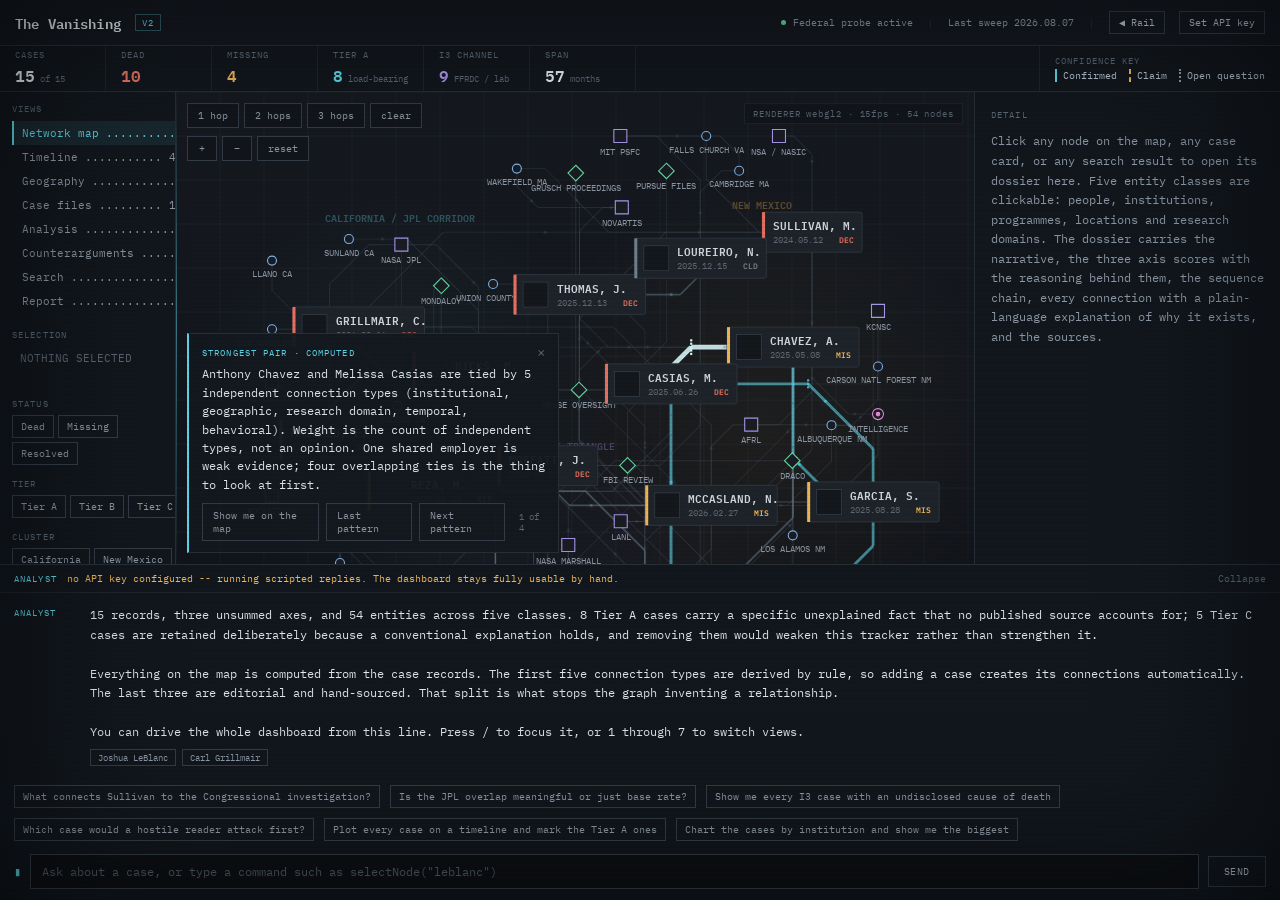
==== the-vanishing-v2.html @ 15832caa "Entity descriptions researched and populated, Last pattern, analyst charts and reports Descriptions." ====
<!DOCTYPE html>
<html lang="en">
<head>
<meta charset="utf-8">
<meta name="viewport" content="width=device-width, initial-scale=1">
<title>The Vanishing -- Scientist Network Tracker v2</title>
<link rel="preconnect" href="https://fonts.googleapis.com">
<link rel="preconnect" href="https://fonts.gstatic.com" crossorigin>
<link href="https://fonts.googleapis.com/css2?family=IBM+Plex+Mono:wght@400;500;600&display=swap" rel="stylesheet">
<style>
/* ============================================================================
   THE VANISHING v2
   Built from design-package/DESIGN-SYSTEM.md. Every value here is from the spec.
   Single file, no server, no build step. Open it in a browser.
   ========================================================================== */

:root{
  /* 1.1 Colour -- neutrals */
  --bg:#0f1216; --bg-sunk:#0d1014; --panel:#12171d; --panel-2:#141920; --panel-3:#1a2027;
  --line:#1d242b; --line-2:#262e36; --line-3:#333c47; --line-4:#3b444f;
  --text:#e6e9ee; --text-2:#dfe4ea; --text-3:#b9c2cd; --text-dim:#8d97a4;
  --text-faint:#5c6672; --text-ghost:#4f5964;
  /* 1.1 Colour -- semantic accents */
  --signal:#5ed4e6; --dead:#e8705f; --missing:#efb555; --transitioned:#d98a6a;
  --resolved:#6f7f8c;
  --institution:#a795e8; --program:#66d69f; --location:#7fb4e8; --domain:#e08ad0;
  --person:#c9d2dd;
  /* 1.5 Motion tokens */
  --t-instant:85ms; --t-quick:140ms; --t-panel:220ms; --t-layout:620ms;
  --e-quick:cubic-bezier(.4,0,.2,1); --e-panel:cubic-bezier(.2,0,0,1);
  --e-layout:cubic-bezier(.32,.72,0,1);
  /* 2. Layout */
  --rail-w:202px; --dock-w:306px;
}

*,*::before,*::after{box-sizing:border-box}
html,body{margin:0;padding:0;background:var(--bg);height:100%;overflow:hidden}
body{
  font-family:'IBM Plex Mono',ui-monospace,monospace;
  font-size:11px;font-weight:400;color:var(--text);
  -webkit-font-smoothing:antialiased;
  /* 1.4 phosphor bloom, weak enough to survive small type */
  text-shadow:0 0 7px rgba(94,212,230,0.07);
}
a{color:var(--signal);text-decoration:none;border-bottom:1px solid rgba(94,212,230,0.28)}
a:hover{color:#9ae6f2;border-bottom-color:#9ae6f2}
::-webkit-scrollbar{width:8px;height:8px}
::-webkit-scrollbar-thumb{background:#2e3a44;border-radius:4px}
::-webkit-scrollbar-thumb:hover{background:#3b4956}
::-webkit-scrollbar-track{background:transparent}
input::placeholder{color:var(--text-ghost)}
button{font:inherit;color:inherit;background:none;border:none;padding:0;cursor:pointer;text-align:left}

/* --- 1.4 Ambient treatment ------------------------------------------------ */
.amb{position:fixed;inset:0;z-index:40;pointer-events:none}
.amb-scan{background:repeating-linear-gradient(180deg,transparent 0 2px,rgba(0,0,0,0.13) 3px,transparent 4px);opacity:.5}
.amb-vig{box-shadow:inset 0 0 160px rgba(0,0,0,0.6)}

@keyframes blink{0%,49%{opacity:1}50%,100%{opacity:.12}}
@keyframes pulse{0%,100%{opacity:.3}50%{opacity:1}}
@keyframes sweep{0%{transform:translateX(-100%)}100%{transform:translateX(100%)}}
@keyframes dots{0%,20%{opacity:.2}50%{opacity:1}80%,100%{opacity:.2}}
@keyframes risein{from{opacity:0;transform:translateY(8px)}to{opacity:1;transform:none}}
@keyframes fadein{from{opacity:0}to{opacity:1}}

/* --- 2. Layout architecture ---------------------------------------------- */
#app{
  display:grid;
  grid-template-rows:46px 46px minmax(0,1fr) auto;
  height:100vh;height:100dvh;overflow:hidden;position:relative;z-index:2;
}
.topbar{
  display:flex;align-items:center;gap:14px;padding:0 15px;
  border-bottom:1px solid var(--line-2);background:var(--panel-2);
}
.brand{font-size:14px;font-weight:600;letter-spacing:.01em;white-space:nowrap}
.tag{
  font-size:9px;letter-spacing:.14em;white-space:nowrap;color:var(--signal);
  border:1px solid rgba(94,212,230,.35);padding:2px 6px;
}
.spacer{flex:1}
.tb-meta{font-size:10px;color:var(--text-dim);white-space:nowrap}
.tb-sep{color:var(--line-2)}
.livedot{width:5px;height:5px;border-radius:50%;background:var(--program);animation:pulse 2.6s ease-in-out infinite;flex:none}
.tb-btn{
  font-size:10px;padding:4px 9px;white-space:nowrap;border:1px solid var(--line-3);
  color:var(--text-3);cursor:pointer;transition:border-color var(--t-quick) var(--e-quick),color var(--t-quick) var(--e-quick);
}
.tb-btn:hover{border-color:var(--signal);color:var(--signal)}

/* --- 6.1 Stats strip ------------------------------------------------------ */
.stats{display:flex;align-items:stretch;border-bottom:1px solid var(--line-2);background:var(--panel);overflow:hidden}
.kpi{padding:6px 15px;border-right:1px solid var(--line);display:grid;align-content:center;gap:2px;min-width:106px}
.kpi-l{font-size:8.5px;letter-spacing:.12em;color:var(--text-faint);white-space:nowrap}
.kpi-v{display:flex;align-items:baseline;gap:5px}
.kpi-v b{font-size:16px;font-weight:600}
.kpi-v i{font-size:9px;color:var(--text-faint);font-style:normal}
.ckey{padding:0 15px;display:grid;align-content:center;gap:3px;border-left:1px solid var(--line)}
.ckey-row{display:flex;gap:12px;font-size:9.5px}
.ckey-row span{color:var(--text-3);padding-left:6px}
.cf-conf{border-left:2px solid var(--signal)}
.cf-claim{border-left:2px dashed var(--missing)}
.cf-open{border-left:2px dotted var(--text-dim)}

/* --- Body grid ------------------------------------------------------------ */
.body{display:grid;grid-template-columns:var(--rail-w) minmax(0,1fr) var(--dock-w);min-height:0;overflow:hidden}

/* --- Rail ----------------------------------------------------------------- */
.rail{border-right:1px solid var(--line-2);background:var(--panel);display:grid;grid-template-rows:auto auto minmax(0,1fr);min-height:0;overflow:hidden}
.eyebrow{font-size:8.5px;letter-spacing:.13em;color:var(--text-faint);text-transform:uppercase}
.rail-sec{padding:11px 12px 4px}
.rail-sec .eyebrow{margin-bottom:7px}
.rail-item{
  display:block;width:100%;padding:5px 8px;font-size:11px;color:var(--text-dim);
  cursor:pointer;white-space:pre;border-left:2px solid transparent;
  transition:background var(--t-quick) var(--e-quick),color var(--t-quick) var(--e-quick);
}
.rail-item:hover{background:var(--panel-3);color:var(--text-3)}
.rail-item.on{background:rgba(94,212,230,.09);border-left-color:var(--signal);color:var(--signal)}
.rail-scroll{overflow-y:auto;min-height:0;padding:11px 12px 14px}
.chip{
  display:inline-block;font-size:10px;padding:4px 8px;margin:0 4px 4px 0;cursor:pointer;
  border:1px solid var(--line-3);color:var(--text-dim);background:transparent;
  transition:all var(--t-quick) var(--e-quick);
}
.chip:hover{border-color:var(--line-4);color:var(--text-3)}
.chip.on{border-color:var(--signal);color:var(--signal);background:rgba(94,212,230,.1)}
.rail-reset{font-size:10px;color:var(--text-faint);cursor:pointer;margin-top:6px;display:inline-block}
.rail-reset:hover{color:var(--dead)}
</style>
<style>
/* --- View surface --------------------------------------------------------- */
.surface{position:relative;min-height:0;overflow:hidden;background:var(--bg)}
.view{position:absolute;inset:0;overflow-y:auto;animation:fadein var(--t-panel) var(--e-panel)}
.view.pad{padding:16px}
.view-head{margin-bottom:14px}
.view-head h2{font-size:12px;font-weight:600;margin:0 0 5px}
.view-head p{font-size:11.5px;line-height:1.65;color:var(--text-dim);margin:0;max-width:78ch;text-wrap:pretty}

/* --- 3. Network canvas ---------------------------------------------------- */
.cwrap{position:absolute;inset:0}
#net{display:block;width:100%;height:100%}
.sweep{position:absolute;top:0;bottom:0;width:1px;pointer-events:none;
  background:linear-gradient(180deg,transparent,rgba(94,212,230,.5),transparent);
  animation:sweep 7s linear infinite;z-index:3}
.hops{position:absolute;top:11px;left:11px;display:flex;gap:5px;z-index:5}
.zoomc{position:absolute;top:44px;left:11px;display:flex;gap:5px;z-index:5}
.zoomc .hopb{min-width:30px;text-align:center}
.hopb{font-size:10px;padding:5px 10px;cursor:pointer;border:1px solid var(--line-3);
  background:rgba(18,23,29,.86);color:var(--text-dim);transition:all var(--t-quick) var(--e-quick)}
.hopb:hover{border-color:var(--line-4);color:var(--text-3)}
.hopb.on{border-color:var(--signal);color:var(--signal);background:rgba(94,212,230,.12)}
.rmode{position:absolute;top:11px;right:11px;z-index:5;font-size:9px;letter-spacing:.1em;
  color:var(--text-faint);border:1px solid var(--line);padding:4px 8px;background:rgba(18,23,29,.86)}
.legend{position:absolute;right:11px;bottom:11px;z-index:5;background:rgba(20,25,32,.94);
  border:1px solid var(--line-2);padding:9px 11px;display:none}
.legend.on{display:block}
.legend .eyebrow{margin-bottom:6px}
.legend-row{display:flex;align-items:center;gap:7px;font-size:9.5px;color:var(--text-dim);padding:1px 0;cursor:pointer}
.legend-row:hover{color:var(--text-3)}
.legend-row.off{opacity:.32}
.legend-sw{width:16px;height:0;border-top-width:2px;border-top-style:solid;flex:none}

/* Tooltip -- floating elevation */
#tip{position:fixed;z-index:60;pointer-events:none;opacity:0;transition:opacity var(--t-instant) linear;
  background:var(--panel-2);border:1px solid var(--line-4);box-shadow:0 10px 30px rgba(0,0,0,.65);
  padding:7px 10px;font-size:10px;line-height:1.55;white-space:pre;color:var(--text-3)}
#tip.on{opacity:1}

/* 3.5 Insight callout */
.callout{position:absolute;left:11px;bottom:11px;z-index:5;width:372px;max-width:calc(100% - 22px);
  background:rgba(20,25,32,.96);border:1px solid var(--line-2);border-left:2px solid var(--signal);
  padding:11px 13px;animation:risein var(--t-panel) var(--e-panel)}
.callout-h{display:flex;align-items:center;gap:8px;margin-bottom:6px}
.callout-h .eyebrow{color:var(--signal)}
.callout-x{font-size:14px;line-height:1;color:var(--text-faint);cursor:pointer}
.callout-x:hover{color:var(--text)}
.callout p{font-size:11.5px;line-height:1.6;color:var(--text-2);margin:0 0 9px;text-wrap:pretty}
.callout-a{display:flex;gap:7px}
.mini{font-size:10px;padding:5px 10px;cursor:pointer;border:1px solid var(--line-3);color:var(--text-dim);
  transition:all var(--t-quick) var(--e-quick)}
.mini:hover{border-color:var(--signal);color:var(--signal)}

/* --- 6.2 Detail dock ------------------------------------------------------ */
.dock{border-left:1px solid var(--line-2);background:var(--panel);display:flex;
  flex-direction:column;min-height:0;overflow:hidden;position:relative}
/* Drag handle on the dock's leading edge. 7px of grab area, a 1px visual line,
   because a hairline is impossible to hit and a wide bar is ugly. */
.dock-grip{position:absolute;left:-4px;top:0;bottom:0;width:8px;cursor:col-resize;z-index:20}
.dock-grip::after{content:'';position:absolute;left:3px;top:0;bottom:0;width:2px;background:transparent;
  transition:background var(--t-quick) var(--e-quick)}
.dock-grip:hover::after,.dock-grip.on::after{background:var(--signal)}
body.resizing{cursor:col-resize;user-select:none}
body.resizing #net{pointer-events:none}
.rail{transition:none}
#app.rail-off .rail{display:none}
#app.rail-off .body{grid-template-columns:minmax(0,1fr) var(--dock-w)}
@media (max-width:1179px){ #app.rail-off .body{grid-template-columns:minmax(0,1fr)} }
.dock>.dock-h,.dock>.assess,.dock>.residual,.dock>.tabs{flex:none}
.dock>.dock-body{flex:1 1 auto;min-height:0}
.dock-empty{padding:16px;font-size:11.5px;line-height:1.7;color:var(--text-dim);text-wrap:pretty}
.dock-empty .eyebrow{margin-bottom:9px;display:block}
.dock-h{padding:12px 13px;border-bottom:1px solid var(--line);position:relative}
.dock-close{position:absolute;top:8px;right:10px;font-size:16px;line-height:1;color:var(--text-faint);cursor:pointer}
.dock-close:hover{color:var(--text)}
.dock-flag{display:flex;align-items:center;gap:7px;margin-bottom:8px;flex-wrap:wrap}
.badge{font-size:8.5px;letter-spacing:.11em;padding:2px 6px;border:1px solid;white-space:nowrap}
.dock-id{display:flex;gap:11px;align-items:flex-start}
.portrait{width:56px;height:68px;flex:none;background-size:cover;background-position:center top;
  border:1px solid var(--line-2);background-color:var(--bg-sunk)}
.dock-name{font-size:14.5px;font-weight:600;line-height:1.25;margin-bottom:4px;text-wrap:balance}
.dock-sub{font-size:10px;color:var(--text-dim);line-height:1.55}
.assess{padding:11px 13px;border-bottom:1px solid var(--line);background:var(--panel-2);max-height:184px;overflow-y:auto}
.assess-h{display:flex;align-items:center;gap:8px;margin-bottom:9px}
.axis{display:grid;grid-template-columns:minmax(0,1fr) auto auto;align-items:center;gap:8px;padding:3px 0}
.axis-l{font-size:9.5px;color:var(--text-dim);white-space:nowrap;overflow:hidden;text-overflow:ellipsis}
.pips{display:flex;gap:3px}
.pip{width:13px;height:5px;background:#232b34}
.axis-n{font-size:9px;color:var(--text-faint);text-align:right;width:20px;flex:none}
.rationale{font-size:10px;line-height:1.6;color:var(--text-dim);margin-top:9px;text-wrap:pretty}
.residual{margin:11px 13px;padding:9px 11px;border-left:2px solid var(--signal);background:rgba(94,212,230,.05);max-height:132px;overflow-y:auto}
.residual .eyebrow{color:var(--signal);display:block;margin-bottom:5px}
.residual p{margin:0;font-size:11px;line-height:1.6;color:var(--text-2);text-wrap:pretty}
.tabs{display:flex;border-bottom:1px solid var(--line);background:var(--panel)}
.tab{flex:1;text-align:center;font-size:9px;letter-spacing:.1em;padding:8px 2px;cursor:pointer;
  color:var(--text-faint);border-bottom:2px solid transparent;transition:all var(--t-quick) var(--e-quick)}
.tab:hover{color:var(--text-3)}
.tab.on{color:var(--signal);border-bottom-color:var(--signal)}
.dock-body{overflow-y:auto;min-height:0;padding:12px 13px 18px}
.narr{font-size:11.5px;line-height:1.7;color:var(--text-2);margin:0 0 12px;text-wrap:pretty}
.leader{font-size:10.5px;color:var(--text-3);white-space:pre;line-height:1.85;font-variant-ligatures:none}
.leader .k{color:var(--text-faint)}
.na{color:var(--text-faint)}
.block{margin:11px 0;padding:8px 11px;font-size:10.5px;line-height:1.6;color:var(--text-3);text-wrap:pretty}
.block .eyebrow{display:block;margin-bottom:4px}
.b-claim{border-left:2px dashed var(--missing)}
.b-claim .eyebrow{color:var(--missing)}
.b-open{border-left:2px dotted var(--text-dim)}
.b-open .eyebrow{color:var(--text-dim)}
.b-conf{border-left:2px solid var(--signal)}
.b-conf .eyebrow{color:var(--signal)}
.sec{margin:16px 0 8px}
.sec .eyebrow{display:block}

/* CHAIN tab */
.chain{position:relative;padding-left:19px;margin:4px 0 0}
.chain::before{content:'';position:absolute;left:5px;top:6px;bottom:6px;width:1px;background:var(--line-2)}
.chain-step{position:relative;padding:0 0 13px}
.chain-dot{position:absolute;left:-19px;top:3px;width:11px;height:11px;border-radius:50%;
  border:1px solid var(--text-faint);background:var(--panel)}
.chain-step.anom .chain-dot{background:var(--signal);border-color:var(--signal);box-shadow:0 0 9px rgba(94,212,230,.5)}
.chain-d{font-size:9px;color:var(--text-faint);letter-spacing:.06em}
.chain-e{font-size:10.5px;line-height:1.6;color:var(--text-2);margin-top:2px;text-wrap:pretty}
.chain-s{font-size:9px;color:var(--text-dim);margin-top:3px}

/* LINKS tab */
.linkrow{display:flex;gap:9px;align-items:flex-start;padding:8px 0;border-bottom:1px solid var(--line);cursor:pointer}
.linkrow:hover{background:var(--panel-3)}
.linkrow:last-child{border-bottom:none}
.link-bar{width:2px;align-self:stretch;flex:none}
.link-n{font-size:10.5px;color:var(--text-3);margin-bottom:2px}
.link-w{font-size:9px;color:var(--text-faint);white-space:nowrap;text-align:right;flex:none}
.link-why{font-size:10px;line-height:1.55;color:var(--text-dim);text-wrap:pretty}

/* --- 6.3 Case cards ------------------------------------------------------- */
.cards{display:grid;grid-template-columns:repeat(auto-fill,minmax(268px,1fr));gap:11px;align-items:start}
/* An expanded card carries the narrative, the chain and the sources. Left in a
   268px column it squeezes the chain to a ribbon and leaves the rest of its grid
   row empty, so it takes the full row instead. */
.card.open{grid-column:1/-1}
.card.open .card-in{max-width:none}
.card.open .card-body{columns:2;column-gap:26px;column-fill:balance}
.card.open .card-body>*{break-inside:avoid}
@media (max-width:1100px){ .card.open .card-body{columns:1} }
.card{background:var(--panel-2);border:1px solid var(--line-2);position:relative;overflow:hidden}
.card-face{display:flex;gap:0;cursor:pointer}
.card-stripe{width:3px;flex:none}
.card-in{padding:10px 12px;flex:1;min-width:0;display:flex;gap:10px}
.card-ph{width:42px;height:52px;flex:none;background-size:cover;background-position:center top;
  border:1px solid var(--line-2);background-color:var(--bg-sunk)}
.card-t{min-width:0;flex:1}
.card-n{font-size:12px;font-weight:600;margin-bottom:3px;text-wrap:balance}
.card-a{font-size:10px;color:var(--text-dim);margin-bottom:6px;line-height:1.5}
.card-m{display:flex;align-items:center;gap:6px;flex-wrap:wrap}
.card-meters{display:flex;gap:7px;margin-top:7px}
.mtr{display:flex;align-items:center;gap:3px}
.mtr b{font-size:8.5px;color:var(--text-faint);font-weight:400}
.mtr .pip{width:7px;height:4px}
.card-body{padding:0 12px 12px 15px;border-top:1px solid var(--line);margin-top:2px;padding-top:11px}
.card-x{position:absolute;top:9px;right:10px;font-size:13px;color:var(--text-faint);cursor:pointer;line-height:1}

/* --- 6.4 Timeline --------------------------------------------------------- */
.tl-head{display:grid;grid-template-columns:62px repeat(3,minmax(0,1fr));gap:11px;
  position:sticky;top:0;background:var(--bg);padding:0 0 8px;z-index:2;border-bottom:1px solid var(--line);margin-bottom:11px}
.tl-head .eyebrow{padding-bottom:2px}
.tl-row{display:grid;grid-template-columns:62px repeat(3,minmax(0,1fr));gap:11px;margin-bottom:9px;align-items:start}
.tl-year{font-size:11px;color:var(--text-faint);text-align:right;padding-top:8px;letter-spacing:.04em}
.tl-card{padding:8px 10px;background:var(--panel-2);border:1px solid var(--line-2);border-left-width:2px;border-left-style:solid}
.tl-card.clickable{cursor:pointer}
.tl-card.clickable:hover{background:var(--panel-3)}
.tl-t{font-size:10.5px;font-weight:600;line-height:1.4;margin-bottom:3px;text-wrap:pretty}
.tl-s{font-size:10px;line-height:1.6;color:var(--text-dim);text-wrap:pretty}
.tl-stamp{font-size:8.5px;color:var(--text-faint);letter-spacing:.06em;margin-top:5px;display:flex;gap:7px;flex-wrap:wrap}
.tl-narrow .tl-head{display:none}
.tl-narrow .tl-row{grid-template-columns:1fr}
.tl-narrow .tl-year{text-align:left;padding-top:0}

/* --- 6.5 / 6.6 / 6.7 ------------------------------------------------------ */
.clusters{display:grid;grid-template-columns:repeat(auto-fill,minmax(300px,1fr));gap:11px}
.cl-h{display:flex;align-items:center;gap:9px;padding:10px 12px;border-bottom:1px solid var(--line)}
.cl-sw{width:11px;height:11px;flex:none}
.cl-b{padding:9px 12px}
.cl-f{padding:9px 12px;margin:0 12px 12px;font-size:10px;line-height:1.6;color:var(--text-dim);text-wrap:pretty}
.pcards{display:grid;grid-template-columns:repeat(auto-fill,minmax(320px,1fr));gap:11px;margin-bottom:18px}
.pcard{background:var(--panel-2);border:1px solid var(--line-2);padding:11px 13px;border-left-width:2px;border-left-style:solid}
.pcard h3{font-size:11.5px;font-weight:600;margin:0 0 5px;text-wrap:pretty}
.pcard p{font-size:10.5px;line-height:1.65;color:var(--text-dim);margin:0;text-wrap:pretty}
.pcard-f{display:flex;align-items:center;gap:8px;margin-top:9px}
.bars{display:grid;gap:5px;margin-top:9px}
.bar-row{display:grid;grid-template-columns:186px 1fr auto;gap:9px;align-items:center;font-size:10px}
.bar-track{height:11px;background:var(--bg-sunk);position:relative;overflow:hidden}
.bar-fill{height:100%;transition:width var(--t-layout) var(--e-layout)}
.bar-n{font-size:10px;color:var(--text-3);width:22px;text-align:right}

/* --- Report artifacts ----------------------------------------------------- */
.artifact{background:var(--panel-2);border:1px solid var(--line-2);margin-bottom:14px}
.art-h{display:flex;align-items:center;gap:10px;padding:9px 12px;border-bottom:1px solid var(--line)}
.art-t{font-size:12px;font-weight:600}
.art-s{font-size:10.5px;line-height:1.6;color:var(--text-dim);margin:0;padding:9px 12px 0;text-wrap:pretty}
.art-body{padding:12px}
.art-report{max-width:88ch}
.art-note{margin:0 12px 12px}
.art-f{padding:0 12px 12px}
.art-table{overflow-x:auto;margin-top:9px}
.art-table table{border-collapse:collapse;width:100%;font-size:10.5px}
.art-table th{text-align:left;font-weight:400;color:var(--text-faint);font-size:8.5px;letter-spacing:.11em;
  padding:6px 9px;border-bottom:1px solid var(--line-3);white-space:nowrap;text-transform:uppercase}
.art-table td{padding:6px 9px;border-bottom:1px solid var(--line);color:var(--text-3);vertical-align:top}
.art-table tr:hover td{background:var(--panel-3)}

/* --- 6.8 Search ----------------------------------------------------------- */
.search-in{width:100%;background:var(--bg-sunk);border:1px solid var(--line-3);padding:11px 13px;
  color:var(--text);font-family:inherit;font-size:12px;outline:none}
.search-in:focus{border-color:var(--signal)}
.res{display:flex;gap:11px;align-items:baseline;padding:8px 10px;border-bottom:1px solid var(--line);cursor:pointer}
.res:hover{background:var(--panel-3)}
.res-c{font-size:8.5px;letter-spacing:.11em;width:74px;flex:none}
.res-l{font-size:11.5px;color:var(--text-2);flex:1;min-width:0}
.res-m{font-size:10px;color:var(--text-faint);text-align:right}

/* --- 4. Analyst ----------------------------------------------------------- */
.analyst{border-top:1px solid var(--line-2);background:var(--panel);display:grid;grid-template-rows:auto auto auto auto;min-height:0}
.an-h{display:flex;align-items:center;gap:10px;padding:7px 14px;border-bottom:1px solid var(--line)}
.an-h .eyebrow{color:var(--signal)}
.an-status{font-size:10px;color:var(--program);white-space:nowrap;overflow:hidden;text-overflow:ellipsis}
.an-status.warn{color:var(--missing)}
.an-status.err{color:var(--dead)}
.an-toggle{font-size:10px;color:var(--text-faint);cursor:pointer;white-space:nowrap}
.an-toggle:hover{color:var(--text-3)}
.an-scroll{max-height:208px;overflow-y:auto;padding:4px 14px}
.turn{display:grid;grid-template-columns:66px 1fr;gap:10px;padding:8px 0;border-bottom:1px solid var(--line)}
.turn:last-child{border-bottom:none}
.turn-r{font-size:8.5px;letter-spacing:.12em;padding-top:2px}
.turn-r.you{color:var(--text-faint)}
.turn-r.an{color:var(--signal)}
.turn-t{font-size:11.5px;line-height:1.7;color:var(--text-2);text-wrap:pretty;white-space:pre-wrap;min-height:14px}
.act{font-size:9.5px;color:var(--program);background:rgba(102,214,159,.05);
  border-left:2px solid rgba(102,214,159,.45);padding:3px 8px;margin:3px 0;white-space:pre;
  cursor:pointer;overflow-x:auto}
.act:hover{background:rgba(102,214,159,.1)}
.cites{display:flex;gap:6px;flex-wrap:wrap;margin-top:7px}
.cite{font-size:9px;border:1px solid var(--line-3);color:var(--text-dim);padding:2px 7px;cursor:pointer}
.cite:hover{border-color:var(--signal);color:var(--signal)}
.thinking span{animation:dots 1.2s ease-in-out infinite;display:inline-block}
.thinking span:nth-child(2){animation-delay:.15s}
.thinking span:nth-child(3){animation-delay:.3s}
.sugg{display:flex;gap:6px;padding:7px 14px 0;flex-wrap:wrap}
.an-in{display:flex;align-items:center;gap:9px;padding:9px 14px 11px}
.caret{color:var(--signal);animation:blink 1.1s steps(1) infinite;font-size:12px}
#anin{flex:1;background:var(--bg-sunk);border:1px solid var(--line-3);padding:9px 11px;
  color:var(--text);font-family:inherit;font-size:11.5px;outline:none}
#anin:focus{border-color:var(--signal)}
.send{font-size:10px;padding:8px 15px;cursor:pointer;border:1px solid var(--line-3);color:var(--text-3);letter-spacing:.06em}
.send:hover{border-color:var(--signal);color:var(--signal)}

/* --- 4.6 Settings panel (anchored, NOT a centred modal) ------------------- */
.settings{position:absolute;top:46px;right:15px;z-index:50;width:470px;max-width:calc(100% - 30px);
  max-height:calc(100% - 120px);overflow-y:auto;background:var(--panel-2);border:1px solid var(--line-4);
  box-shadow:0 18px 60px rgba(0,0,0,.72)}
.set-h{display:flex;align-items:center;gap:10px;padding:12px 16px;border-bottom:1px solid var(--line-2)}
.set-h .eyebrow{color:var(--signal)}
.set-s{padding:15px 16px;border-bottom:1px solid var(--line)}
.set-s:last-child{border-bottom:none}
.set-s>.eyebrow{display:block;margin-bottom:7px}
.set-in{width:100%;background:var(--bg-sunk);border:1px solid var(--line-3);padding:10px 12px;
  color:var(--text);font-family:inherit;font-size:11.5px;outline:none}
.set-in:focus{border-color:var(--signal)}
.set-note{font-size:10px;line-height:1.6;color:var(--text-dim);margin-top:8px;text-wrap:pretty}
.set-a{display:flex;gap:8px;margin-top:11px;align-items:center}
.btn-p{font-size:10px;padding:8px 15px;cursor:pointer;border:1px solid var(--signal);color:var(--signal);letter-spacing:.06em}
.btn-p:hover{background:rgba(94,212,230,.09)}
.btn-s{font-size:10px;padding:8px 15px;cursor:pointer;border:1px solid var(--line-3);color:var(--text-dim);letter-spacing:.06em}
.btn-s:hover{border-color:var(--dead);color:var(--dead)}
.opt{cursor:pointer;padding:8px 10px;border-left:2px solid transparent}
.opt:hover{background:var(--panel-3)}
.opt.on{border-left-color:var(--signal);background:rgba(94,212,230,.06)}
.opt-h{display:flex;align-items:baseline;gap:8px}
.opt-h b{font-size:11px;font-weight:400;color:var(--text-dim)}
.opt.on .opt-h b{color:var(--signal)}
.opt-h i{font-size:9px;color:var(--text-ghost);font-style:normal;margin-left:auto}
.opt-n{font-size:10px;color:var(--text-dim);margin-top:3px;line-height:1.5;text-wrap:pretty}
.seg{display:flex;gap:6px;margin-bottom:9px}
.seg button{flex:1;text-align:center;font-size:10px;padding:7px 4px;white-space:nowrap;
  border:1px solid var(--line-3);color:var(--text-dim)}
.seg button.on{border-color:var(--signal);color:var(--signal);background:rgba(94,212,230,.1)}

/* --- 2. Breakpoints ------------------------------------------------------- */
@media (max-width:1439px){:root{--rail-w:176px;--dock-w:272px}}
@media (max-width:1179px){
  .body{grid-template-columns:var(--rail-w) minmax(0,1fr)}
  .dock{position:absolute;top:0;right:0;bottom:0;width:var(--dock-w);z-index:30;
    transform:translateX(100%);transition:transform var(--t-panel) var(--e-panel)}
  .dock.open{transform:none}
}
@media (max-width:899px){
  /* Spec 2: the rail becomes a top tab strip. Hiding it outright, which is what
     the first pass did, left the views and every filter completely unreachable
     without a keyboard. */
  .body{grid-template-columns:1fr;grid-template-rows:auto minmax(0,1fr)}
  .rail{flex-direction:row;display:flex;align-items:stretch;overflow-x:auto;overflow-y:hidden;
    border-right:none;border-bottom:1px solid var(--line-2)}
  .rail-sec{padding:0;display:flex;align-items:center;flex:none}
  .rail-sec>.eyebrow{display:none}
  #views{display:flex}
  .rail-item{width:auto;white-space:nowrap;border-left:none;border-bottom:2px solid transparent;padding:9px 11px}
  .rail-item.on{border-left-color:transparent;border-bottom-color:var(--signal)}
  .rail-sec:nth-of-type(2){display:none}
  .rail-scroll{display:flex;align-items:center;gap:0;overflow-x:auto;overflow-y:hidden;
    padding:5px 8px;flex:1 1 auto;white-space:nowrap;border-left:1px solid var(--line)}
  .rail-scroll>.eyebrow{display:inline-block;margin:0 7px 0 9px;flex:none}
  .rail-scroll .chip{margin:0 4px 0 0;flex:none}
  .rail-reset{margin:0 0 0 8px;flex:none}
  .dock{width:min(var(--dock-w),88vw)}
  .an-scroll{max-height:132px}
}
@media (prefers-reduced-motion:reduce){
  *,*::before,*::after{animation-duration:.001ms!important;animation-iteration-count:1!important;
    transition-duration:100ms!important}
  .sweep{display:none}
}
</style>
</head>
<body>
<div class="amb amb-scan"></div>
<div class="amb amb-vig"></div>

<div id="app">

  <!-- top bar -->
  <div class="topbar">
    <span class="brand">The Vanishing</span>
    <span class="tag">V2</span>
    <span class="spacer"></span>
    <span class="tb-meta" style="display:flex;align-items:center;gap:7px"><span class="livedot"></span>Federal probe active</span>
    <span class="tb-sep">|</span>
    <span class="tb-meta">Last sweep 2026.08.07</span>
    <span class="tb-sep">|</span>
    <button class="tb-btn" id="railbtn" title="Collapse the left rail">&#9664; Rail</button>
    <button class="tb-btn" id="keybtn">Set API key</button>
  </div>

  <!-- 6.1 stats strip -->
  <div class="stats" id="stats"></div>

  <div class="body">
    <!-- rail -->
    <div class="rail">
      <div class="rail-sec">
        <div class="eyebrow">Views</div>
        <div id="views"></div>
      </div>
      <div class="rail-sec" style="padding-top:12px">
        <div class="eyebrow">Selection</div>
        <div id="selinfo" class="leader" style="padding:2px 8px 6px"></div>
      </div>
      <div class="rail-scroll" id="filters"></div>
    </div>

    <!-- view surface -->
    <div class="surface" data-surface id="surface"></div>

    <!-- 6.2 detail dock -->
    <div class="dock" id="dock"></div>
  </div>

  <!-- 4. analyst -->
  <div class="analyst">
    <div class="an-h">
      <span class="eyebrow">Analyst</span>
      <span class="an-status" id="anstatus">ready</span>
      <span class="spacer"></span>
      <span class="an-toggle" id="antoggle">Collapse</span>
    </div>
    <div class="an-scroll" id="anscroll"></div>
    <div class="sugg" id="ansugg"></div>
    <div class="an-in">
      <span class="caret">&#9646;</span>
      <input id="anin" placeholder="Ask about a case, or type a command such as selectNode(&quot;leblanc&quot;)" autocomplete="off" spellcheck="false">
      <button class="send" id="ansend">SEND</button>
    </div>
  </div>

  <!-- 4.6 settings, anchored under the button -->
  <div class="settings" id="settings" hidden>
    <div class="set-h">
      <span class="eyebrow">Analyst settings</span>
      <span class="spacer"></span>
      <span class="callout-x" id="setclose">&#215;</span>
    </div>
    <div class="set-s">
      <div class="eyebrow">Anthropic API key</div>
      <input class="set-in" id="keyin" type="password" placeholder="sk-ant-..." autocomplete="off">
      <div class="set-note">Stored in this browser only, under localStorage, and sent directly to api.anthropic.com. It never reaches any other server. Requires a Console API key with credits; a Pro or Max subscription does not carry API access.</div>
      <div class="set-a">
        <button class="btn-p" id="keysave">SAVE KEY</button>
        <button class="btn-s" id="keyremove">REMOVE</button>
        <span class="spacer"></span>
        <span style="font-size:10px" id="keystate"></span>
      </div>
    </div>
    <div class="set-s">
      <div class="eyebrow">Model</div>
      <div id="models" style="display:grid;gap:2px"></div>
    </div>
    <div class="set-s">
      <div class="eyebrow">Reasoning effort</div>
      <div class="seg" id="efforts"></div>
      <div class="set-note" id="effortnote"></div>
    </div>
  </div>
</div>

<div id="tip"></div>
<script>
"use strict";
(function(){
/* ===========================================================================
   DATA + GRAPH ENGINE
   Ported verbatim from design-package/vanishing-graph.js, with the August 7
   2026 follow-up corrections applied to the Sullivan and Grillmair records
   (see FINDINGS-2026-08-07-followup.md). The derivation rules are load
   bearing: the first five connection types are computed from the records,
   the last three are editorial and hand-sourced. Do not merge them.
   ========================================================================= */


const PALETTE = {
  bg: '#14171c', bg2: '#191d23', panel: '#1e232a', panel2: '#232932',
  line: '#2e353f', line2: '#3b444f',
  text: '#e6e9ee', dim: '#8d97a4', faint: '#5c6672',
  signal: '#5ed4e6',
  dead: '#e8705f', missing: '#efb555',
};
PALETTE.resolved = '#6f7f8c';
PALETTE.transitioned = '#d98a6a';
PALETTE.person = '#c9d2dd';
PALETTE.institution = '#a795e8';
PALETTE.program = '#66d69f';
PALETTE.location = '#7fb4e8';
PALETTE.domain = '#e08ad0';

const EDGE_TYPES = {
  institutional: { color: '#a795e8', dash: [], label: 'Institutional' },
  geographic:    { color: '#7fb4e8', dash: [6, 4], label: 'Geographic' },
  research:      { color: '#e08ad0', dash: [2, 3], label: 'Research domain' },
  temporal:      { color: '#efb555', dash: [1, 4], label: 'Temporal' },
  behavioral:    { color: '#e8705f', dash: [9, 3, 2, 3], label: 'Behavioral' },
  programmatic:  { color: '#66d69f', dash: [10, 5], label: 'Programmatic' },
  investigative: { color: '#5ed4e6', dash: [4, 3, 1, 3], label: 'Investigative' },
  'witness-chain': { color: '#f0d264', dash: [], label: 'Witness chain' },
};

// Case records. Schema per DESIGN-ADDENDUM-2026-08-07.md, corrected against the
// August 7 2026 research sweep. Everything downstream derives from this array.
// Scores: S = sequence anomaly, P = personal program proximity, I = institutional
// channel. Deliberately NOT summed; a case can be extraordinary on one axis and
// unremarkable on another, and collapsing that destroys the information.

const P_ = (o) => Object.assign({ cls: 'person', leftBehind: [], tookWith: [], domains: [], conflicts: [], unverified: [], sequenceChain: [], claims: [], chronology: [], sources: [], isNonDefense: false, mediaLinkedOnly: false, unexplainedResidual: null }, o);

const PEOPLE = [
  P_({
    id: 'li', label: 'Ning Li', status: 'dead', date: '2021-07-27', age: 78,
    loc: 'Huntsville, AL', locId: 'l-hsv', instId: 'uah', sub: 'UAH / AC Gravity LLC',
    cluster: 'huntsville', tier: 'C', S: 1, P: 2, I: 2, domains: ['d-prop', 'd-exotic'],
    narrative: 'Chinese-American physicist who emigrated in 1983 and spent two decades at the UAH Center for Space Plasma and Aeronomic Research working on gravitomagnetism, extending the Meissner effect from electromagnetism to gravity. She founded AC Gravity LLC in 1999, won a 448,970 dollar DoD grant in 2001, and moved into classified work at Redstone Arsenal after 2003. She was struck by a car on the UAH campus in 2014 and suffered permanent brain damage; reporting indicates the injury led to an Alzheimer\u2019s diagnosis shortly afterward. She died of natural causes in 2021. The seven-year gap between the collision and her death substantially weakens any suspicious-death framing, and the case is retained for the research continuity to Eskridge rather than for its own anomaly.',
    affiliations: ['UAH Center for Space Plasma and Aeronomic Research (1983-1999)', 'AC Gravity LLC (founder, 1999)', 'Redstone Arsenal / US Army AMCOM (classified, post-2003)'],
    tierRationale: 'A conventional explanation is documented and holds: a 2014 campus vehicle collision, resulting brain damage, and death of natural causes seven years later.',
    chronology: [
      { date: '1983', event: 'Emigrates to the United States, joins UAH', precision: 'year' },
      { date: '1999', event: 'Founds AC Gravity LLC', precision: 'year' },
      { date: '2001', event: 'Wins a 448,970 dollar DoD grant', precision: 'year' },
      { date: '2003', event: 'Work moves to Redstone Arsenal and goes classified', precision: 'year' },
      { date: '2014', event: 'Struck by a car on the UAH campus; permanent brain damage', precision: 'year' },
      { date: '2021-07-27', event: 'Dies at 78 of natural causes', precision: 'day' },
    ],
    claims: [
      { tier: 2, text: 'A May 2003 private email to colleagues claimed an observed 11 kilowatts of output effect during an experiment.', source: 'Reported secondhand' },
      { tier: 2, text: 'Plasma physicist John Brandenburg wrote in April 2026 that he regarded her extension of the Meissner effect to the gravity potential as solid physics.', source: 'X post, April 2026' },
      { tier: 3, text: 'Skeptic magazine presents the 2014 collision and the Alzheimer\u2019s death as unrelated events. The Huntsville Business Journal reporting says the collision caused the brain damage that led to the diagnosis.', source: 'Logged as a skeptic error, not as support for the pattern' },
    ],
    sources: [{ outlet: 'Newsweek', url: 'https://www.newsweek.com/huntsville-mystery-are-two-dead-scientists-same-town-connected-11869617', date: '2026-04-24' }],
  }),
  P_({
    id: 'eskridge', label: 'Amy Eskridge', status: 'dead', date: '2022-06-11', age: 34,
    loc: 'Huntsville, AL', locId: 'l-hsv', instId: 'ies', sub: 'Institute for Exotic Science',
    cluster: 'huntsville', tier: 'B', S: 1, P: 2, I: 1, domains: ['d-prop', 'd-exotic'],
    narrative: 'Anti-gravity and advanced propulsion researcher in Huntsville, ruled a self-inflicted gunshot in June 2022. Before her death she stated on a podcast that she was the target of a psychological war aimed at stopping her anti-gravity work. That is a documented fact about her own stated belief and state of mind; it is not evidence of targeting. The widely circulated text reading that she most definitely did not kill herself, and the directed-energy-weapon claim, are attributed to a friend and to a resurfaced video, not to her family. Her family points the other way: her father, a retired NASA employee, told Newsweek that scientists die also, just like other people, and the family declined to characterize the death as unusual, citing chronic pain.',
    affiliations: ['Institute for Exotic Science', 'Prior NASA-adjacent propulsion work'],
    tierRationale: 'Unresolved in the sense that her own stated fears are documented, but a prosaic explanation exists, is supported by the family, and is not ruled out.',
    conflicts: ['The pattern framing describes a family dispute of the official ruling. The located family statements support the official ruling. The disputing statements come from a friend and a resurfaced video.'],
    chronology: [
      { date: '2022-06-11', event: 'Dies in Huntsville. Ruled self-inflicted gunshot', precision: 'day' },
      { date: '2026-04', event: 'Video resurfaces; case enters national coverage', precision: 'month' },
      { date: '2026-04-24', event: 'Father tells Newsweek scientists die also, just like other people', precision: 'day' },
    ],
    claims: [
      { tier: 1, text: 'Stated on a podcast before her death that she was the target of a psychological war aimed at stopping her anti-gravity work.', source: 'EFE, April 22 2026' },
      { tier: 2, text: 'A friend attributes to her a text reading that she most definitely did not kill herself.', source: 'Attributed to a friend, not to family' },
      { tier: 1, text: 'Retired FBI Special Agent Jennifer Coffindaffer said there is no doubt she took her own life, based on her behavior beforehand.', source: 'Newsweek' },
    ],
    sources: [{ outlet: 'NewsNation', url: 'https://www.newsnationnow.com/missing/amy-eskridge-energy-weapon-attack/', date: '2026-04' }, { outlet: 'Newsweek', url: 'https://www.newsweek.com/amy-eskridge-cause-of-death-investigated-as-new-video-of-scientist-surfaces-11868762', date: '2026-04' }],
  }),
  P_({
    id: 'hicks', label: 'Michael David Hicks', status: 'dead', date: '2023-07-30', age: 59,
    loc: 'Sunland, CA', locId: 'l-sun', instId: 'jpl', sub: 'NASA JPL (1998-2022)',
    cluster: 'california', tier: 'C', S: 0, P: 1, I: 3, domains: ['d-astro'],
    narrative: 'JPL astronomer who studied comets and asteroids, not propulsion or weapons. No cause of death has been publicly disclosed, and the case is listed as natural causes. His daughter said he suffered from known medical issues and that there is no train of logic to follow that would implicate him. His brother said he is going to be remembered for some baloney rather than for his scientific contributions. PolitiFact specifically corrected the record on his research area, which the pattern framing had described as defense-adjacent.',
    affiliations: ['NASA Jet Propulsion Laboratory (1998-2022)'],
    tierRationale: 'A conventional explanation is documented and holds. Family attributes the death to known medical issues. Research area is not defense-adjacent.',
    chronology: [
      { date: '2023-07-30', event: 'Dies at 59. No public cause disclosed', precision: 'day' },
      { date: '2026-04-21', event: 'Daughter and brother publicly reject the pattern framing', precision: 'day' },
    ],
    claims: [
      { tier: 1, text: 'Studied comets and asteroids. The characterization of his work as defense-adjacent is a documented error.', source: 'PolitiFact, April 28 2026' },
    ],
    sources: [{ outlet: 'CNN', url: 'https://www.cnn.com/2026/04/21/us/deaths-disappearances-scientists-investigation', date: '2026-04-21' }],
  }),
  P_({
    id: 'sullivan', label: 'Matthew James Sullivan', status: 'dead', date: '2024-05-12', age: 39,
    loc: 'Falls Church, VA', locId: 'l-fal', instId: 'nsa', sub: 'USAF Intelligence / NSA / NASIC',
    cluster: 'other', tier: 'B', S: 1, P: 3, I: 3, domains: ['d-intel'],
    narrative: 'Air Force intelligence officer with NSA, NASIC and Air Force Intelligence Agency service, and a Bronze Star for valor in Operation Enduring Freedom. He holds the highest personal program proximity in the file. The widely circulated framing that he died shortly before scheduled Congressional testimony was checked directly on August 7 2026 and does not hold. The November 13 2024 House Oversight hearing that outlets place him weeks before was announced on November 8 2024, one hundred and eighty days after his death, and its four-name witness list does not include him. What survives is Representative Eric Burlison stating that Sullivan was scheduled to come in for an interview and died within two weeks, undated, with no corroborating Oversight record, related roughly two years after the fact, and in the same breath characterizing the death as a suicide when the medical examiner ruled it an accidental overdose. He stays Tier B. His P3 never rested on the timing claim and survives it intact.',
    affiliations: ['US Air Force Intelligence', 'NSA', 'National Air and Space Intelligence Center'],
    tierRationale: 'High personal proximity and a documented intelligence role, but the death has a documented prosaic explanation that is not ruled out, and the testimony timing was checked and failed.',
    conflicts: ['Three separate things have been collapsed into one claim. An informal Congressional interview Burlison says was scheduled, with no date given. Grusch helping him come forward, with no date established. And the November 13 2024 public hearing, which is six months after the death and did not exist as a scheduled event until November 8 2024. Outlets disagree on days versus weeks versus months because they are not describing the same event.', 'Burlison characterizes the death as a suicide. The Northern District Office of the Chief Medical Examiner ruled it an accidental overdose from alcohol, alprazolam, cyclobenzaprine and imipramine.'],
    unverified: ['The date of the Congressional interview Burlison says was scheduled. Never stated by anyone, in any source.', 'Any documentary corroboration that the interview was scheduled. No Oversight scheduling notice, transcribed-interview record, subpoena or correspondence names him.'],
    chronology: [
      { date: '2024-05-12', event: 'Found dead at his Falls Church home at 39. Ruled an accidental overdose: alcohol, alprazolam, cyclobenzaprine, imipramine', precision: 'day' },
      { date: '2024-11-08', event: 'House Oversight announces the November 13 UAP hearing. One hundred and eighty days after his death. Witness list: Gallaudet, Elizondo, Gold, Shellenberger. He is not on it', precision: 'day' },
      { date: '2024-11-13', event: 'Hearing held. He is not a witness and is not named in it', precision: 'day' },
      { date: '2026-04-16', event: 'Burlison writes to FBI Director Kash Patel asking for a formal inquiry', precision: 'day' },
      { date: '2026-04', event: 'Name enters the House Oversight and FBI review', precision: 'month' },
    ],
    claims: [
      { tier: 1, text: 'Major General David Abba, Director of Special Programs and head of the DoD Special Access Program Central Office 2021 to 2024, and his former supervisor at Langley Air Force Base, spoke at his funeral and described him as carrying the burden that a select few in this nation have of truly understanding what is going on. This is the strongest evidence of program proximity in the record, and it is independent of the timing claim.', source: 'Funeral webcast, reported by Liberation Times, April 24 2026' },
      { tier: 1, text: 'The November 13 2024 House Oversight hearing was announced on November 8 2024, one hundred and eighty days after his death, with a four-name witness list that does not include him.', source: 'Rep. Tim Burchett press release, November 8 2024' },
      { tier: 1, text: 'The Northern District Office of the Chief Medical Examiner ruled the death an accidental overdose.', source: 'PolitiFact, April 28 2026' },
      { tier: 2, text: 'Burlison: he was scheduled to come in for an interview, and within two weeks he had suspiciously committed suicide. An interview, not testimony. Undated and uncorroborated, and the suicide characterization contradicts the medical examiner.', source: 'Rep. Eric Burlison, quoted by Liberation Times, April 24 2026' },
      { tier: 2, text: 'Described as a source for whistleblower David Grusch, who was helping him come forward. Grusch and Sullivan had previously served together in the Air Force.', source: 'Burlison to the Daily Mail; Liberation Times' },
    ],
    sources: [{ outlet: 'Rep. Tim Burchett (hearing announcement)', url: 'https://burchett.house.gov/media/press-releases/house-oversight-committee-announces-uap-hearing', date: '2024-11-08' }, { outlet: 'House Committee Repository (witness list)', url: 'https://docs.house.gov/Committee/Calendar/ByEvent.aspx?EventId=117722', date: '2024-11-13' }, { outlet: 'Liberation Times', url: 'https://www.liberationtimes.com/home/late-air-force-officer-linked-to-alleged-legacy-ufo-program', date: '2026-04-24' }, { outlet: 'NewsNation', url: 'https://www.newsnationnow.com/space/ufo/uap-witness-overdose-death-congress/', date: '2026-04' }],
  }),
  P_({
    id: 'maiwald', label: 'Frank Maiwald', status: 'dead', date: '2024-07-04', age: 61,
    loc: 'Los Angeles, CA', locId: 'l-la', instId: 'jpl', sub: 'NASA JPL',
    cluster: 'california', tier: 'A', S: 1, P: 2, I: 3, domains: ['d-astro'],
    narrative: 'JPL researcher who worked on SWOT and imaging spectroscopy. No cause of death has been publicly disclosed. This is the thinnest file in the set and it is also the one entry where skeptics have offered no specific alternative explanation, only the base rate. That combination is why it holds Tier A despite a low sequence score: there is nothing anomalous in the record, and there is also nothing in the record at all.',
    affiliations: ['NASA Jet Propulsion Laboratory'],
    tierRationale: 'Contains a specific unexplained fact no source accounts for, and sits inside an I3 institution.',
    unexplainedResidual: 'No cause of death has been made public more than two years on, and no skeptic has offered a specific alternative explanation. The rebuttal to this case is the base rate alone.',
    chronology: [
      { date: '2024-07-04', event: 'Dies at 61 in Los Angeles. No public cause disclosed', precision: 'day' },
    ],
    claims: [
      { tier: 1, text: 'No public cause of death, more than two years on.', source: 'Absence of record' },
    ],
    sources: [{ outlet: 'Los Angeles Times', url: 'https://www.latimes.com/politics/story/2026-04-21/fbi-probes-missing-or-dead-scientists-including-four-from-la-area', date: '2026-04-21' }, { outlet: 'Boston Globe', url: 'https://www.bostonglobe.com/2026/04/24/nation/missing-deceased-scientists-investigation/', date: '2026-04-24' }],
  }),
  P_({
    id: 'chavez', label: 'Anthony Chavez', status: 'missing', date: '2025-05-08', age: 78,
    loc: 'Los Alamos, NM', locId: 'l-los', instId: 'lanl', sub: 'LANL. Occupation disputed',
    cluster: 'new-mexico', tier: 'A', S: 2, P: 1, I: 3, domains: ['d-nuc'],
    leftBehind: ['wallet', 'keys', 'bicycle', 'car'],
    narrative: 'Missing from Los Alamos since May 8 2025. Los Alamos Police closed the investigation on October 6 2025 citing no new information, witnesses, or evidence, while New Mexico DPS still carries him as an active missing-person entry. Police reports obtained by Los Angeles Magazine in June 2026 record a friend telling investigators that Chavez had been working on quantum physics with an unidentified scientist, researching matter existing in two places simultaneously, possibly meeting at the local library. That is a tip recorded in a police report, an allegation rather than a confirmed fact, and Futurism notes explicitly that no evidence connects it to his disappearance. A handwritten journal was found at the home; its contents have not been described. He had no cell phone at all, only a landline, so he cannot be counted in any left-the-phone-behind analysis.',
    affiliations: ['Los Alamos National Laboratory'],
    tierRationale: 'Two independently documented and individually unexplained facts: an agency case closed for lack of evidence that remains open at the state level, and an uncharacterized journal.',
    unexplainedResidual: 'Los Alamos PD closed the case on October 6 2025 for lack of evidence while New Mexico DPS still lists him as an active missing person. Both are true at the same time, and neither agency has reconciled them.',
    conflicts: ['Occupation. Los Angeles Magazine, citing police reports, says retired HVAC technician, age 78. Union Leader and aggregators say construction foreman. PolitiFact says retired construction foreman. The police-report sourcing is stronger.'],
    unverified: ['The widely repeated detail that he was last seen near the Rio Grande does not appear in any primary record located.'],
    sequenceChain: [
      { date: '2025-05-08', event: 'Disappears from Los Alamos. Wallet, keys, bicycle and recently purchased Acura left at the home', isAnomalous: false, source: 'NM DPS record M99969' },
      { date: '2025-05', event: 'Friend tells police Chavez had been working on quantum physics with an unidentified scientist', isAnomalous: true, source: 'Los Alamos PD reports via LA Mag' },
      { date: '2025-05', event: 'Handwritten journal found at the home. Contents never described in the report', isAnomalous: true, source: 'Los Alamos PD reports via LA Mag' },
      { date: '2025-10-06', event: 'Los Alamos PD closes the investigation citing no new information, witnesses, or evidence', isAnomalous: true, source: 'LA Mag public-records request' },
      { date: '2026-06-26', event: 'LA Mag obtains the reports. NM DPS listing still active. No substantive FBI activity reported despite the White House review', isAnomalous: true, source: 'LA Mag' },
    ],
    chronology: [
      { date: '2025-05-08', event: 'Reported missing from Los Alamos', precision: 'day' },
      { date: '2025-10-06', event: 'Los Alamos PD closes the case', precision: 'day' },
      { date: '2026-06-26', event: 'Police reports released under public-records request', precision: 'day' },
    ],
    claims: [
      { tier: 2, text: 'A friend told police he had been researching matter existing in two places simultaneously with an unidentified scientist.', source: 'Police report. An allegation on the record, not a finding' },
      { tier: 1, text: 'He had no cell phone at all. Landline only.', source: 'Friend statement in police report' },
      { tier: 1, text: 'The friend obtained power of attorney, hired a private investigator, and told police he believed the case warranted a homicide investigation.', source: 'LA Mag' },
    ],
    sources: [{ outlet: 'LA Magazine', url: 'https://lamag.com/crimeinla/strange-quantum-physics-lead-emerges-in-missing-los-alamos-anthony-chavezs-case/', date: '2026-06-26' }, { outlet: 'Futurism', url: 'https://futurism.com/future-society/man-vanishes-experiments-quantum-physics', date: '2026-07-03' }, { outlet: 'NM DPS', url: 'https://missingpersons.dps.nm.gov/mpweb/mpdetailreport_serv?id=M99969', date: '2026' }],
  }),
  P_({
    id: 'reza', label: 'Monica Reza', status: 'missing', date: '2025-06-22', age: 60,
    loc: 'Angeles National Forest, CA', locId: 'l-anf', instId: 'boeing', sub: 'Rocketdyne, later Boeing associate technical fellow',
    cluster: 'california', tier: 'A', S: 2, P: 2, I: 2, domains: ['d-prop'],
    narrative: 'Vanished while hiking near Mount Waterman in the Angeles National Forest. She was last seen smiling and waving to a companion roughly thirty feet away and was gone within seconds. The only item recovered in the initial search was a beanie about six hundred feet below the trail. She is a co-inventor of Mondaloy, a nickel-based superalloy developed at Rocketdyne for rocket engines, which is the substantive link to the propulsion thread. Her frequently cited JPL affiliation is unconfirmed: Wikipedia flags it as unverified while Union Leader and solvethecase.org state it as fact.',
    affiliations: ['Rocketdyne (mid-1990s)', 'Boeing associate technical fellow (2004)', 'JPL affiliation unconfirmed'],
    tierRationale: 'The disappearance itself is the unexplained fact. She vanished within seconds inside a companion\u2019s line of sight.',
    unexplainedResidual: 'She vanished within seconds while in sight of a companion roughly thirty feet away. The only item recovered was a beanie about six hundred feet below the trail.',
    conflicts: ['JPL affiliation. Wikipedia flags it unverified; Union Leader and solvethecase.org state it as fact. Treat as unresolved.', 'Age. Priority 4 sourcing gives 60; the earlier tracked estimate was mid-forties.'],
    unverified: ['A Substack claim that she was declared dead four days after she vanished. Not corroborated in any primary or mainstream source.'],
    sequenceChain: [
      { date: '2025-06-22', event: 'Last seen smiling and waving to a companion about thirty feet away near Mount Waterman', isAnomalous: false, source: 'LASD case 2025-56' },
      { date: '2025-06-22', event: 'Vanishes within seconds, inside the companion\u2019s line of sight', isAnomalous: true, source: 'LASD case 2025-56' },
      { date: '2025-06', event: 'Only item recovered is a beanie roughly six hundred feet below the trail', isAnomalous: true, source: 'Solve the Case' },
    ],
    chronology: [
      { date: '2025-06-22', event: 'Disappears near Mount Waterman', precision: 'day' },
      { date: '2026-08-07', event: 'Still missing. No search updates or remains discovery', precision: 'day' },
    ],
    claims: [
      { tier: 1, text: 'Co-inventor of Mondaloy, a nickel-based superalloy for rocket engines developed at Rocketdyne.', source: 'Patent record' },
    ],
    sources: [{ outlet: 'Wikipedia', url: 'https://en.wikipedia.org/wiki/Monica_Reza', date: '2026' }, { outlet: 'Solve the Case', url: 'https://www.solvethecase.org/case/2025-56/monica-reza', date: '2026' }],
  }),
  P_({
    id: 'casias', label: 'Melissa Casias', status: 'dead', date: '2025-06-26', age: null,
    loc: 'Carson National Forest, NM', locId: 'l-carson', instId: 'lanl', sub: 'LANL administrative assistant',
    cluster: 'new-mexico', tier: 'A', S: 3, P: 1, I: 3, domains: ['d-nuc'],
    leftBehind: ['wallet', 'keys', 'phones'],
    narrative: 'Disappeared June 26 2025; remains identified May 31 2026. Cause and manner of death remain undetermined more than a year on, complicated by the remains being skeletonized. She was an administrative assistant at LANL, not a scientist, a correction PolitiFact made explicitly. The case carries the strongest set of evidence-handling problems in the file. Investigators corrected a surveillance timestamp by thirteen hours and fifty-eight minutes with no explanation given. The Mondragon family independently recovered additional evidence at the scene that law enforcement had not collected. A registered black Springfield handgun was found near the remains and police have not disclosed the registered owner or whether she had any connection to it. Sources also conflict on the nature of the disappearance: the family said she ran away of her own volition due to stress, while her wallet, keys, and phones reset to factory settings were found at home, a detail nobody has reconciled with a simple voluntary departure.',
    affiliations: ['Los Alamos National Laboratory, administrative assistant'],
    tierRationale: 'Three independently documented and individually unexplained facts: an unexplained fourteen-hour timestamp correction, evidence the family recovered that police had not, and an undisclosed registered firearm at the scene.',
    unexplainedResidual: 'A surveillance timestamp was corrected by thirteen hours and fifty-eight minutes with no explanation provided, and the family recovered evidence at the scene that investigators had not collected.',
    conflicts: ['Nature of the disappearance. Family and NM State Police lean toward voluntary departure. Wallet, keys and factory-reset phones at the home sit awkwardly with that and have not been reconciled.', 'Discovery date versus identification date. Remains discovered late May 2026, identified May 31 2026. Both may be correct.'],
    unverified: ['A NewsNation report of a security-clearance revocation. Article unreachable; no LANL, NNSA or DOE confirmation found.'],
    sequenceChain: [
      { date: '2025-06-26', event: 'Disappears. Wallet, keys and phones reset to factory settings found at home', isAnomalous: true, source: 'Union Leader' },
      { date: '2025-06-27', event: 'Surveillance timestamp later corrected from June 27 4:16 a.m. to June 26 2:18 p.m., a gap of 13 hours 58 minutes, unexplained', isAnomalous: true, source: 'Police reports via LA Mag' },
      { date: '2026-05-31', event: 'Skeletonized remains identified in Carson National Forest', isAnomalous: false, source: 'NBC News' },
      { date: '2026-06', event: 'Mondragon family independently recovers evidence at the scene that law enforcement had not collected', isAnomalous: true, source: 'LA Mag' },
      { date: '2026-08-04', event: 'Handgun found near remains identified as a registered black Springfield. Owner not disclosed', isAnomalous: true, source: 'LA Mag' },
      { date: '2026-08-07', event: 'Cause and manner of death still undetermined', isAnomalous: true, source: 'NM Office of the Medical Investigator' },
    ],
    chronology: [
      { date: '2025-06-26', event: 'Disappears from the Taos area', precision: 'day' },
      { date: '2026-05-31', event: 'Remains identified', precision: 'day' },
      { date: '2026-07-20', event: 'Investigators state there are no new updates', precision: 'day' },
      { date: '2026-08-04', event: 'Handgun identified as registered. Owner undisclosed', precision: 'day' },
    ],
    claims: [
      { tier: 1, text: 'Administrative assistant at LANL. Early coverage calling her a scientist is inaccurate.', source: 'PolitiFact and Wikipedia' },
      { tier: 1, text: 'Cause and manner of death undetermined more than thirteen months after the disappearance.', source: 'NM OMI' },
    ],
    sources: [{ outlet: 'LA Magazine', url: 'https://lamag.com/crimeinla/melissa-casias-death-still-shrouded-in-mystery-over-one-year-later/', date: '2026-07-17' }, { outlet: 'NBC News', url: 'https://www.nbcnews.com/news/us-news/remains-new-mexico-melissa-casias-vanished-rcna347794', date: '2026-05-31' }],
  }),
  P_({
    id: 'leblanc', label: 'Joshua Kyle LeBlanc', status: 'dead', date: '2025-07-22', age: 29,
    loc: 'Walker County, AL', locId: 'l-walker', instId: 'nasa', sub: 'NASA Marshall, DRACO nuclear propulsion',
    cluster: 'huntsville', tier: 'A', S: 2, P: 3, I: 3, domains: ['d-nuc', 'd-prop'],
    leftBehind: ['phone', 'wallet'],
    narrative: 'Electrical engineer at NASA Marshall Space Flight Center from 2019, working on nuclear propulsion including DRACO, the DARPA and NASA joint program. He left his phone and wallet at home, told no one of any travel plans, and vehicle data showed his Tesla had been parked at Huntsville International Airport for four hours that morning. The burned vehicle was found at 2:45 p.m. on July 22 2025 in Walker County, well outside Huntsville, after a single-vehicle crash into a guardrail and trees. His family reported him missing the morning of the day he was found and had worried he had been abducted. He is the clearest example of the redesign\u2019s purpose: he scores high on all three axes and version one buried him as a routine entry.',
    affiliations: ['NASA Marshall Space Flight Center (2019-2025)', 'DRACO, DARPA and NASA joint program'],
    tierRationale: 'Active nuclear propulsion access at an I3 institution, plus two documented and individually unexplained facts on the day of death.',
    unexplainedResidual: 'Vehicle data places his Tesla at Huntsville International Airport for four unexplained hours that morning. He left his phone and wallet at home and told no one of travel plans.',
    conflicts: ['The Wikipedia overview article summarizes him as found in a lake after disappearing three months prior. That detail belongs to Jason Thomas. Every dedicated source describes the burned-Tesla crash on the same day.'],
    sequenceChain: [
      { date: '2025-07-22', event: 'Leaves phone and wallet at home. Tells no one of travel plans', isAnomalous: true, source: 'Family, via Newsweek' },
      { date: '2025-07-22', event: 'Vehicle data shows the Tesla parked at Huntsville International Airport for four hours that morning', isAnomalous: true, source: 'Fox News' },
      { date: '2025-07-22', event: 'Family reports him missing, fearing abduction', isAnomalous: false, source: '1819 News' },
      { date: '2025-07-22', event: 'Burned vehicle found at 2:45 p.m. in Walker County after a single-vehicle crash into a guardrail and trees', isAnomalous: false, source: 'Newsweek' },
      { date: '2025-07', event: 'Body identified days later by forensic officials', isAnomalous: false, source: 'Wikipedia' },
    ],
    chronology: [
      { date: '2019', event: 'Joins NASA Marshall Space Flight Center', precision: 'year' },
      { date: '2025-07-22', event: 'Dies at 29 in Walker County, Alabama', precision: 'day' },
      { date: '2026-05-25', event: 'Standalone Wikipedia article deleted at AfD as non-notable outside the conspiracy narrative', precision: 'day' },
    ],
    claims: [
      { tier: 1, text: 'Worked on DRACO, a DARPA and NASA joint nuclear propulsion program.', source: 'NASA' },
      { tier: 1, text: 'Four unexplained hours with the vehicle at the airport that morning.', source: 'Vehicle data, via Fox News' },
    ],
    sources: [{ outlet: 'Newsweek', url: 'https://www.newsweek.com/huntsville-mystery-are-two-dead-scientists-same-town-connected-11869617', date: '2026-04-24' }, { outlet: 'Fox News', url: 'https://www.foxnews.com/us/nasa-nuclear-engineer-found-dead-burned-tesla-vanishing-alabama-home-last-year', date: '2026' }],
  }),
  P_({
    id: 'garcia', label: 'Steven Abel Garcia', status: 'missing', date: '2025-08-28', age: 47,
    loc: 'Albuquerque, NM', locId: 'l-abq', instId: 'kcnsc', sub: 'Property custodian, contracted out of KCNSC',
    cluster: 'new-mexico', tier: 'A', S: 2, P: 1, I: 3, domains: ['d-nuc'],
    leftBehind: ['phone', 'wallet', 'keys', 'car'], tookWith: ['handgun'],
    narrative: 'Missing from Albuquerque since August 28 2025, with APD listing and the FBI assisting. He abandoned his car, phone, wallet and keys, took a handgun, and left on foot. The state case carries a Missing Person Other-Caution flag consistent with being armed. His role has been widely mischaracterized: the Santa Fe New Mexican describes him as a property custodian, and the top clearance with nuclear weapons access claim that circulated is not supported by any primary source and has been removed from this record. He is the strongest single case in the left-everything-behind thread precisely because neither reading fully explains him: the abduction reading does not account for the handgun, and the suicidal-intent reading does not account for the car.',
    affiliations: ['Kansas City National Security Campus, contractor', 'Property custodian role per Santa Fe New Mexican'],
    tierRationale: 'A documented combination of departure facts that neither the abduction reading nor the suicide reading accounts for, at an I3 institution.',
    unexplainedResidual: 'He abandoned car, phone, wallet and keys while taking a handgun and leaving on foot. Neither the abduction reading nor the suicidal-intent reading accounts for that combination.',
    conflicts: ['Role. Santa Fe New Mexican says property custodian. Union Leader says government contractor with security clearance. Fox4KC says contracted out of KCNSC.'],
    unverified: ['The top clearance and nuclear weapons access characterization. Not supported by primary sources. Removed from this record.'],
    sequenceChain: [
      { date: '2025-08-28', event: 'Leaves on foot from Albuquerque, abandoning car, phone, wallet and keys', isAnomalous: true, source: 'NM DPS record M101688' },
      { date: '2025-08-28', event: 'Takes a handgun with him', isAnomalous: true, source: 'NM DPS' },
      { date: '2025-08', event: 'State case flagged Missing Person Other-Caution, consistent with being armed', isAnomalous: false, source: 'NM DPS' },
      { date: '2026-04', event: 'FBI assisting. Last substantive reporting', isAnomalous: false, source: 'Santa Fe New Mexican' },
    ],
    chronology: [
      { date: '2025-08-28', event: 'Disappears from Albuquerque at 47', precision: 'day' },
      { date: '2026-04-21', event: 'Named among the four missing New Mexicans in the federal review', precision: 'day' },
    ],
    claims: [
      { tier: 1, text: 'Described as a property custodian by the Santa Fe New Mexican.', source: 'Santa Fe New Mexican, April 21 2026' },
      { tier: 3, text: 'The nuclear weapons access claim originated in aggregator coverage and traces to no primary source.', source: 'Removed from the record' },
    ],
    sources: [{ outlet: 'Santa Fe New Mexican', url: 'https://www.santafenewmexican.com/news/local_news/4-missing-new-mexicans-among-disappearances-deaths-prompting-federal-investigation/article_ed85c2ec-7bb6-433d-9548-dead3a124a78.html', date: '2026-04-21' }, { outlet: 'Cybernews', url: 'https://cybernews.com/news/steven-garcia-ufo-uap-mccasland/', date: '2026' }],
  }),
  P_({
    id: 'thomas', label: 'Jason Thomas', status: 'dead', date: '2025-12-13', age: 45,
    loc: 'Wakefield, MA', locId: 'l-wak', instId: 'novartis', sub: 'Chemical biology, Novartis',
    cluster: 'northeast', tier: 'C', S: 0, P: 0, I: 0, isNonDefense: true, domains: ['d-chem'],
    leftBehind: ['phone', 'wallet', 'watch'],
    narrative: 'Chemical biology researcher and director at Novartis, a pharmaceutical company with no defense connection. Reported missing December 13 2025 from Wakefield, Massachusetts; his body was found in Lake Quannapowitt on March 17 2026. His wife noted he was depressed at the time. The Middlesex County Medical Examiner found no foul play. He is retained in this file deliberately, tagged non-defense, to demonstrate that the list is not curated to fit the thesis. The frequently repeated December 12 death date is wrong; that is the date he was last seen.',
    affiliations: ['Novartis, chemical biology research director'],
    tierRationale: 'A conventional explanation is documented and holds. No defense connection on any axis. Retained for completeness.',
    chronology: [
      { date: '2025-12-13', event: 'Reported missing from Wakefield, Massachusetts', precision: 'day' },
      { date: '2026-03-17', event: 'Body found in Lake Quannapowitt', precision: 'day' },
    ],
    claims: [
      { tier: 1, text: 'Middlesex County Medical Examiner found no foul play.', source: 'Middlesex County ME' },
    ],
    sources: [{ outlet: 'Boston Globe', url: 'https://www.bostonglobe.com/2026/04/24/nation/missing-deceased-scientists-investigation/', date: '2026-04-24' }, { outlet: 'CNN', url: 'https://www.cnn.com/2026/04/30/us/missing-scientists-media-conspiracy-theories-cec', date: '2026-04-30' }],
  }),
  P_({
    id: 'loureiro', label: 'Nuno Loureiro', status: 'resolved', date: '2025-12-15', age: 47,
    loc: 'Cambridge, MA', locId: 'l-cam', instId: 'mit', sub: 'MIT Plasma Science and Fusion Center',
    cluster: 'northeast', tier: 'C', S: 0, P: 1, I: 1, domains: ['d-plasma'],
    narrative: 'Fatally shot at his Boston-area home on December 15 2025. On April 29 2026 the FBI and the US Attorney for the District of Massachusetts conclusively determined that Claudio Manuel Neves Valente, a Portuguese national and former classmate, acted alone, with no nexus to terrorism, motivated by personal dissatisfaction and a fixation on Loureiro\u2019s success. Valente is also the Brown University shooting suspect. Investigators released a transcript of videos Valente made. This case is closed in every sense and is no longer an open question.',
    affiliations: ['MIT Plasma Science and Fusion Center'],
    tierRationale: 'Formally resolved by federal investigators. Perpetrator identified, motive established, no terrorism nexus.',
    chronology: [
      { date: '2025-12-15', event: 'Fatally shot at his home at 47', precision: 'day' },
      { date: '2026-04-29', event: 'FBI and US Attorney determine Valente acted alone. Case closed', precision: 'day' },
    ],
    claims: [
      { tier: 1, text: 'Perpetrator identified, acted alone, no nexus to terrorism, personal motive.', source: 'FBI and USAO-Massachusetts, April 29 2026' },
    ],
    sources: [{ outlet: 'Wikipedia', url: 'https://en.wikipedia.org/wiki/Nuno_Loureiro', date: '2026' }],
  }),
  P_({
    id: 'grillmair', label: 'Carl Grillmair', status: 'dead', date: '2026-02-16', age: null,
    loc: 'Llano, CA', locId: 'l-llano', instId: 'ipac', sub: 'Caltech IPAC, dark matter and exoplanets',
    cluster: 'california', tier: 'A', S: 3, P: 1, I: 3, domains: ['d-astro'],
    narrative: 'Shot once on his own front porch in Llano on February 16 2026. He has the strongest documented sequence in the entire file, and it is a sequence about the criminal justice system rather than about classified work. Someone reported his eventual killer for trespassing on December 20 2025; deputies found the man in Palmdale carrying a loaded unregistered rifle and arrested him on a felony weapons charge; he was released after three days; the charges were dismissed on February 5 or 6 2026; and he killed Grillmair eleven days later. Note the correction of August 7 2026: the chain has always been told as Grillmair reporting the man who killed him, and his widow told the BBC that her husband did not call 911. The sequence does not depend on who placed the call and holds without it. Grillmair studied dark matter and exoplanets and held no documented clearance, while working at Caltech IPAC, inside the institution that manages JPL. All three of those facts have to be visible at once, which is exactly why the three axes are not summed. His widow, Louise Grillmair, rejects the missing-scientists framing as absolute nonsense and says her husband would laugh at those promoting it; she believes he was targeted in a misguided revenge plot.',
    affiliations: ['Caltech Infrared Processing and Analysis Center'],
    tierRationale: 'S3 on three independently documented and individually unexplained links: the three-day release, the return with a bat, and the dismissal eleven days out. I3 on the institution, P1 on the research. The contested December call is excluded from the count and the score holds without it.',
    unexplainedResidual: 'The felony weapons charge against the man who killed him was dismissed eleven days before the shooting, and no reason has ever been published. LASD denied a public records request for the file on May 5 2026 and the District Attorney declined to comment. Separately, the first-degree residential burglary charged alongside the murder is for conduct in late December 2025, charged only after the killing.',
    sequenceChain: [
      { date: '2025-12-20', event: 'Someone reports Freddy Snyder for trespassing. Sources conflict on who: NY Post and LA Times say Grillmair, LA Magazine says neighbours, and his widow told the BBC he did not call 911. Excluded from the anomaly count', isAnomalous: false, source: 'Contested. See conflicts' },
      { date: '2025-12-20', event: 'Deputies find Snyder in Palmdale carrying a loaded, unregistered rifle and arrest him on a felony weapons charge', isAnomalous: false, source: 'LA County DA' },
      { date: '2025-12-23', event: 'Snyder released after three days', isAnomalous: true, source: 'LA County DA' },
      { date: '2026-02-02', event: 'Snyder returns to the property with a baseball bat, roughly two weeks before the shooting', isAnomalous: true, source: 'Family statement' },
      { date: '2026-02-05', event: 'The felony weapons charge is dismissed. Eleven days before the shooting. No reason has ever been published, LA Magazine\u2019s records request was denied by LASD on May 5 2026, and the DA declined to comment', isAnomalous: true, source: 'Court records via Newsweek and NY Post. LA Magazine dates it February 6' },
      { date: '2026-02-16', event: 'Snyder arms himself with two rifles, fires into his mother\u2019s ceiling to take her car keys, drives to Llano and shoots Grillmair once. The DA says the neck; the LA County Medical Examiner reported a single torso wound', isAnomalous: false, source: 'LA County DA; Medical Examiner via The Guardian' },
    ],
    chronology: [
      { date: '2025-12-20', event: 'Reports Snyder for trespassing. Snyder arrested', precision: 'day' },
      { date: '2026-02-05', event: 'Charges dropped', precision: 'day' },
      { date: '2026-02-16', event: 'Killed on his front porch', precision: 'day' },
      { date: '2026-05-26', event: 'Snyder pleads not guilty. Bail 3.175 million dollars', precision: 'day' },
      { date: '2026-06-05', event: 'Preliminary hearing set, Department A2. Outcome confirmed unreported in every open source checked on August 7 2026', precision: 'day' },
      { date: '2026-06-18', event: 'A further court date, the last documented event in the case. No coverage of any kind since', precision: 'day' },
    ],
    conflicts: ['Who contacted law enforcement on December 20 2025. NY Post and the LA Times say Grillmair called; LA Magazine says neighbours reported a possible trespasser; his widow told the BBC that her husband did not call 911 and believes Snyder wrongly blamed him for the police contact. This is the opening link of the chain and it is not established.', 'The wound location. The District Attorney says the neck. The LA County Medical Examiner reported a single wound to the torso.', 'The dismissal date and the moving party. Newsweek and the NY Post say February 5 citing court records; LA Magazine says February 6. LA Magazine says the judge and prosecutors dropped it; the NY Post says prosecutors moved to drop. Under Penal Code 1385 the court orders the dismissal, so the moving party matters and is unsettled.'],
    unverified: ['The outcome of the June 5 2026 preliminary hearing. Confirmed absent from every open source checked: no outlet, no DA release, no accessible court record. The LA Superior Court portal is reCAPTCHA-gated and LASD denied the records request.', 'The Penal Code section numbers and enhancement subdivisions. No public source lists them.', 'What late-December conduct supports the first-degree residential burglary count, and why it was charged only after the killing.'],
    claims: [
      { tier: 1, text: 'Case 26AVCF00232. One felony count each of murder, carjacking and first-degree residential burglary, with an allegation of personal use of a rifle.', source: 'LA County DA, May 28 2026' },
      { tier: 1, text: 'The burglary count is not part of the February 16 incident. City News Service and the Antelope Valley Press both state it was allegedly committed in late December, meaning prosecutors charged a late-December offence only after the killing. This sits directly against the dismissed December weapons charge.', source: 'City News Service via Antelope Valley Press, February 2026' },
      { tier: 2, text: 'The firearm enhancement may have softened. The February complaint alleged personal and intentional discharge causing great bodily injury; the May 28 DA release alleges only personal use of a rifle. Either the release is loose, or the enhancement was amended down. Only the charging documents settle it.', source: 'Comparison of the February complaint reporting and the May 28 DA release' },
      { tier: 1, text: 'Widow Louise Grillmair calls the missing-scientists framing absolute nonsense and believes the motive was a misguided revenge plot.', source: 'BBC News, April 23 2026' },
      { tier: 3, text: 'Snyder claimed he had walked there to go to the post office. Property records indicate the post office was in the opposite direction from his home.', source: 'LA County DA' },
    ],
    sources: [{ outlet: 'LA County DA', url: 'https://da.lacounty.gov/media/news/charged-murderer-pleads-not-guilty-shooting-death-caltech-scientist', date: '2026-05-28' }],
  }),
  P_({
    id: 'mccasland', label: 'Neil McCasland', status: 'missing', date: '2026-02-27', age: null,
    loc: 'Albuquerque, NM', locId: 'l-abq', instId: 'afrl', sub: 'Maj Gen (ret.), former AFRL commander',
    cluster: 'new-mexico', tier: 'A', S: 2, P: 3, I: 3, domains: ['d-prop', 'd-intel'],
    leftBehind: ['Garmin watch', 'GPS devices', 'medication', 'iPhone', 'glasses'],
    tookWith: ['wallet', 'hiking boots', '.38 revolver', 'red backpack'],
    narrative: 'Retired Major General and former AFRL commander, missing from Albuquerque since February 27 2026. The Bernalillo County Sheriff\u2019s Office issued a formal correction set in June 2026 that dismantles most of what circulated about him: there is no Pentagon connection, likely a conflation with Riverside Research, a DoD contractor; he held a standard retiree clearance rather than active operational access; law enforcement emphasized his wife never said he made a desperate attempt to resign; and BCSO states there is no known connection between this case and the other missing-scientist cases. His wife wrote publicly that he had only very commonly held clearances since retiring more than thirteen years earlier, and that it seems quite unlikely he was taken to extract very dated secrets. Investigators confirmed he stepped down from consulting roles citing brain fog, though LA Magazine could not independently verify that in the FOIA documents it obtained. The search has stalled with no confirmed sighting since a store surveillance image on February 26 2026.',
    affiliations: ['Air Force Research Laboratory, former commander', 'Sandia National Laboratories (consulting)', 'Riverside Research (consulting)', 'Kirtland Partnership'],
    tierRationale: 'High personal proximity by career history and a documented departure pattern, tempered heavily by the sheriff\u2019s corrections. Retained at A for the unexplained item split.',
    unexplainedResidual: 'He left his phone, GPS devices, glasses and medication behind and took a revolver, hiking boots and a distinctive red backpack. No confirmed sighting since a store surveillance image on February 26 2026.',
    conflicts: ['Clearance level. A woman who served with him initially claimed top-level clearance, then acknowledged uncertainty. BCSO and his wife say standard retiree clearance.', 'Pentagon connection. Widely circulated, denied by BCSO, likely a conflation with Riverside Research.'],
    unverified: ['The brain fog account. Investigators confirmed it; LA Mag could not verify it in the FOIA documents obtained.'],
    sequenceChain: [
      { date: '2026-02-26', event: 'Captured on REI store surveillance. Last confirmed sighting', isAnomalous: false, source: 'BCSO' },
      { date: '2026-02-27', event: 'Leaves behind iPhone, GPS devices, Garmin watch, medication and glasses', isAnomalous: true, source: 'BCSO inventory' },
      { date: '2026-02-27', event: 'Takes wallet, hiking boots, a .38-caliber revolver with holster, and a distinctive red backpack', isAnomalous: true, source: 'BCSO inventory' },
      { date: '2026-03-06', event: 'Wife states publicly he held only very commonly held clearances since retiring', isAnomalous: false, source: 'Facebook public post' },
      { date: '2026-06-26', event: 'BCSO formally corrects the Pentagon, clearance and resignation claims', isAnomalous: false, source: 'LA Mag' },
      { date: '2026-08-04', event: 'Search stalled. BCSO has no updates for release', isAnomalous: true, source: 'LA Mag' },
    ],
    chronology: [
      { date: '2026-02-27', event: 'Disappears from Albuquerque', precision: 'day' },
      { date: '2026-06-26', event: 'Sheriff pushes back on circulating claims', precision: 'day' },
      { date: '2026-08-04', event: 'Search confirmed stalled', precision: 'day' },
    ],
    claims: [
      { tier: 1, text: 'BCSO: no known connection between this case and human trafficking, gang activity, or other missing scientist cases.', source: 'BCSO, June 26 2026' },
      { tier: 1, text: 'BCSO April statement: no evidence developed establishing that the disappearance is connected to his classified work.', source: 'BCSO' },
    ],
    sources: [{ outlet: 'LA Magazine', url: 'https://lamag.com/crimeinla/exclusive-sheriff-pushes-back-on-reports-surrounding-retired-missing-air-force-general-william-neil-mccasland/', date: '2026-06-26' }, { outlet: 'Newsweek', url: 'https://www.newsweek.com/neil-mccasland-update-sheriff-addresses-speculation-missing-general-11827036', date: '2026-04' }],
  }),
  P_({
    id: 'moffatt', label: 'James Moffatt', status: 'dead', date: '2026-04-17', age: 60,
    loc: 'Union County, SC', locId: 'l-union', instId: 'uah', sub: 'Aerospace engineer, UAH Research Center',
    cluster: 'other', tier: 'C', S: 0, P: 2, I: 2, mediaLinkedOnly: true, domains: ['d-prop'],
    narrative: 'Aerospace and defense engineer, retired Army aviation lieutenant colonel, founder of Moffatt Systems, and director of the Digital Engineering Transformation Lab at the UAH Research Center, with prior NASA work through Johnson Space Center. He died with three family members when his Mooney M20 came down near Union County Airport in South Carolina on April 17 2026. His son Andrew, a research engineer, was also killed. The FAA and NTSB are investigating and no cause has been determined. He is tagged media-linked rather than criteria-linked: he qualifies mainly because Fox News framed the story against the existing pattern, and he appears on no mainstream list, not Wikipedia, not the House Oversight list. Including him without that qualifier would be an instance of the near-enough effect the skeptical literature specifically names.',
    affiliations: ['Moffatt Systems Inc (founder)', 'UAH Research Center, Digital Engineering Transformation Lab', 'US Army aviation (lieutenant colonel, ret. 2008)', 'NASA Johnson Space Center (prior)'],
    tierRationale: 'An aircraft accident under routine NTSB investigation with no determined cause and no family dispute. Qualifies on the media-linkage prong alone.',
    conflicts: ['Inclusion itself is contested. He appears on no mainstream list and was surfaced only by Fox and wire coverage plus advocacy trackers.'],
    chronology: [
      { date: '2026-04-17', event: 'Mooney M20 comes down near Union County Airport. Four family members killed', precision: 'day' },
      { date: '2026-04-21', event: 'Fox News frames the story against the existing pattern', precision: 'day' },
    ],
    claims: [
      { tier: 3, text: 'Appears on no mainstream list. Not on Wikipedia, not on the House Oversight list.', source: 'Verified absence' },
    ],
    sources: [{ outlet: 'Fox News', url: 'https://www.foxnews.com/us/aerospace-defense-engineer-military-veteran-killed-plane-crash-family', date: '2026-04-21' }],
  }),
];

/* Every node class carries a description, not just people. A card that shows a
   label and nothing else tells a reader less than the absence of the card would.
   desc is null where nothing has been written yet, and the dock prints that as a
   stated gap rather than as empty space. */
const other = (id, cls, label, cluster, sub, desc, srcs) =>
  ({ id, cls, label, cluster, sub, desc: desc || null, sources: srcs || [] });

const INSTITUTIONS = [
  other('jpl', 'institution', 'NASA JPL', 'california', 'FFRDC', 'Federally Funded Research and Development Center operated for NASA by the California Institute of Technology. Its FFRDC status is the basis for the I3 channel score on every case attached to it: an FFRDC is designed to sit between government and academia, which is exactly the condition that makes a personal clearance record a poor test of what work someone was doing. Employs roughly 4,500 people, and that headcount is also the denominator the base-rate argument uses against the geographic cluster thesis.'),
  other('ipac', 'institution', 'Caltech IPAC', 'california', 'Academic, manages JPL', 'The Infrared Processing and Analysis Center at Caltech. Caltech manages JPL, and Caltech is a documented JASON-recruiting institution, which is why an astronomer with no clearance on record still scores I3 here. An astronomer\'s core competencies, faint-signal detection, adaptive optics, image processing and sensor characterisation, transfer directly to overhead reconnaissance.'),
  other('lanl', 'institution', 'LANL', 'new-mexico', 'National laboratory', 'Los Alamos National Laboratory, an NNSA national laboratory operated by Triad National Security LLC. Nuclear weapons design and stewardship. Roughly 18,000 employees, which Novella\'s base-rate analysis uses to argue that two to three cases from this population is far below the expected all-cause figure.'),
  other('afrl', 'institution', 'AFRL', 'new-mexico', 'Military research', 'Air Force Research Laboratory. Neil McCasland commanded it at Wright-Patterson before retiring. The I3 basis recorded for this case is not AFRL alone but his later consulting: Sandia, a national laboratory, and Riverside Research, a DoD contractor. Bernalillo County confirmed his clearance was standard retiree status, not active operational access.'),
  other('uah', 'institution', 'UAH', 'huntsville', 'Academic', 'University of Alabama in Huntsville. Major research university with substantial DoD funding, and the institution that hosted Ning Li\'s gravitomagnetism work, which drew a 448,970 dollar DoD grant in 2001 before moving to Redstone Arsenal and going classified. I2 rather than I3: a real defence-funded channel, but no FFRDC status.'),
  other('ies', 'institution', 'Inst. for Exotic Science', 'huntsville', 'Private', 'The Institute for Exotic Science, the small private Huntsville institute where Amy Eskridge worked on advanced propulsion. I1: no documented classified channel of any kind. It is in the file because of her own stated belief that she was the target of a psychological war, not because the institute has a demonstrated conduit.'),
  other('nsa', 'institution', 'NSA / NASIC', 'other', 'Intelligence', 'The National Security Agency and the National Air and Space Intelligence Center, the two intelligence-community postings on Matthew Sullivan\'s record along with the Air Force Intelligence Agency. NASIC is the Air Force\'s primary source for foreign air and space threat analysis. This is the clearest institutional channel in the file and it is why Sullivan holds the highest personal proximity score.'),
  other('mit', 'institution', 'MIT PSFC', 'northeast', 'Academic', 'The MIT Plasma Science and Fusion Center, where Nuno Loureiro worked on plasma physics and magnetic reconnection. MIT operates Lincoln Laboratory, an FFRDC, and has documented JASON lineage. Note the live disagreement: this product scores the institution I1 while PROJECT.md scores it I3 on that FFRDC basis. See SCORING-DISCREPANCIES.md.'),
  other('kcnsc', 'institution', 'KCNSC', 'new-mexico', 'NNSA campus', 'The Kansas City National Security Campus, an NNSA facility operated by Honeywell that manufactures the non-nuclear components of the US nuclear stockpile. Steven Garcia was a contractor there. His role is recorded as property custodian; the widely repeated claim that he held top clearance with nuclear weapons access was not supported by any primary source and has been removed from this file.'),
  other('novartis', 'institution', 'Novartis', 'northeast', 'Pharmaceutical, non-defense', 'Swiss pharmaceutical company. I0, the only institution in the file with no government research nexus of any kind. Jason Thomas is retained here deliberately: a list that quietly drops its own counterexample is not a tracker, it is an argument.'),
  other('boeing', 'institution', 'Rocketdyne', 'california', 'Private aerospace, now L3Harris', 'Aerojet Rocketdyne, later a Boeing associate operation. Defence contractor, no FFRDC status, so I2. Monica Reza co-invented Mondaloy here, a nickel superalloy developed for rocket engines, which is genuine propulsion intellectual property and the basis for her program proximity score.'),
  other('nasa', 'institution', 'NASA Marshall', 'huntsville', 'Government', 'NASA Marshall Space Flight Center in Huntsville, where Joshua LeBlanc was an electrical engineer on DRACO. I3 on the DRACO channel rather than on Marshall alone. Marshall employs more than 6,000 people in Huntsville, which Newsweek used directly against the Huntsville cluster thesis when it examined the Eskridge and LeBlanc pairing and found no connection between them.'),
];

const PROGRAMS = [
  other('oversight', 'program', 'House Oversight', 'other', 'Investigation', 'The House Committee on Oversight and Government Reform. Chairman Comer and Representative Burlison wrote to the FBI on April 20 2026 requesting a staff-level briefing by April 27. No readout of that briefing has ever been published, which is one of the open questions in this file. The committee separately held an MKULTRA hearing on June 30 2026, not on these cases.'),
  other('fbi', 'program', 'FBI Review', 'other', 'Investigation', 'The federal review of the deaths and disappearances, confirmed by CNN on April 21 2026. Its only published output to date is the Loureiro determination of April 29 2026, which closed that case as a lone actor with no nexus to terrorism. No report, no findings and no public statement on any other case in this file.'),
  other('pursue', 'program', 'PURSUE Files', 'other', 'Disclosure', 'The PURSUE declassification releases, the tranches of UAP files released from May 2026 onward. The fifth release on August 7 2026 covered 41 files spanning 1950 to 2026. Relevant to this tracker as context for the disclosure environment, not as evidence about any individual case.'),
  other('grusch', 'program', 'Grusch Proceedings', 'other', 'Testimony', 'The whistleblower proceedings arising from David Grusch\'s July 26 2023 testimony to Congress. Grusch referred a set of witnesses to the Intelligence Community Inspector General. Matthew Sullivan is described as one of those sources and as a personal friend; the two had served together in the Air Force. This is the witness chain that connects Sullivan to the oversight track.'),
  other('draco', 'program', 'DRACO', 'other', 'DARPA and NASA nuclear propulsion', 'The Demonstration Rocket for Agile Cislunar Operations, a joint DARPA and NASA nuclear thermal propulsion programme. It was active when Joshua LeBlanc worked it and was cancelled by DARPA in 2025, after his death. It is the reason he carries the highest program proximity score in the file alongside Sullivan. Anyone working the engineering on DRACO holds exactly the kind of access the P axis is trying to measure.'),
  other('mondaloy', 'program', 'Mondaloy', 'other', 'Rocketdyne superalloy', 'A nickel-based superalloy developed at Rocketdyne for rocket engine components, co-invented by Monica Reza. Rocketdyne was sold by Boeing to GenCorp in 2013 and the combined Aerojet Rocketdyne was acquired by L3Harris in 2023, so the employer of record has changed twice since. Real, patented propulsion intellectual property rather than a general research interest, which is what separates her record from a case where the domain is merely adjacent.'),
];

const LOCATIONS = [
  other('l-hsv', 'location', 'Huntsville AL', 'huntsville'),
  other('l-walker', 'location', 'Walker County AL', 'huntsville'),
  other('l-sun', 'location', 'Sunland CA', 'california'),
  other('l-la', 'location', 'Los Angeles CA', 'california'),
  other('l-anf', 'location', 'Angeles Natl Forest CA', 'california'),
  other('l-llano', 'location', 'Llano CA', 'california'),
  other('l-pas', 'location', 'Pasadena CA', 'california'),
  other('l-los', 'location', 'Los Alamos NM', 'new-mexico'),
  other('l-carson', 'location', 'Carson Natl Forest NM', 'new-mexico'),
  other('l-abq', 'location', 'Albuquerque NM', 'new-mexico'),
  other('l-fal', 'location', 'Falls Church VA', 'other'),
  other('l-cam', 'location', 'Cambridge MA', 'northeast', 'MIT PSFC. Scene was Brookline'),
  other('l-wak', 'location', 'Wakefield MA', 'northeast'),
  other('l-union', 'location', 'Union County SC', 'other'),
];

const DOMAINS = [
  other('d-prop', 'domain', 'Propulsion', 'other'),
  other('d-nuc', 'domain', 'Nuclear', 'other'),
  other('d-astro', 'domain', 'Astrophysics', 'other'),
  other('d-intel', 'domain', 'Intelligence', 'other'),
  other('d-plasma', 'domain', 'Plasma', 'other'),
  other('d-exotic', 'domain', 'Exotic materials', 'other'),
  other('d-chem', 'domain', 'Chemical biology', 'other'),
];

const NODES = [...PEOPLE, ...INSTITUTIONS, ...PROGRAMS, ...LOCATIONS, ...DOMAINS];

/* ---------------------------------------------------------------------------
   ENTITY DESCRIPTIONS AND SOURCES
   Researched August 10 2026. Locations and research domains were written from
   primary and institutional sources; institutions and programmes were written
   from material already in PROJECT.md and the August 7 snapshot and are sourced
   here for the first time.

   Note on source dates: for undated institutional pages the date recorded is
   the date the URL was VERIFIED, not a publication date. Dated news, hearing
   records, patents and press releases carry their real publication dates.

   The domain descriptions are the most editorially loaded text in this product.
   They deliberately hold two things at once: the documented dual-use routes
   that exist in a field, and the honest limit on what a research area implies
   about any individual. None of them asserts that a named person in this file
   held classified access, because none of the sources support that.
   --------------------------------------------------------------------------- */
const ENTITY_INFO = {
  'l-hsv': { desc:'Huntsville sits in the Tennessee Valley of Madison County, north Alabama, and is built around Redstone Arsenal, an Army installation assembled from about 38,000 acres of farmland in 1941. NASA\'s Marshall Space Flight Center occupies roughly 1,800 acres inside the Arsenal boundary, and the University of Alabama in Huntsville lies a few miles north of it in the city proper. Ning Li, formerly of UAH\'s Center for Space Plasma and Aeronomic Research, died in July 2021 after years of declining health that followed a 2014 collision with a vehicle on campus. Amy Eskridge, co-founder of the Huntsville-based Institute for Exotic Science, was found dead of a gunshot wound in June 2022 and the death was ruled a suicide. Both are municipal matters held by Huntsville police and Madison County, and neither investigative file has been publicly released.', sources:[{ name:'NASA, Visit Marshall Space Flight Center', url:'https://www.nasa.gov/marshall/visit-marshall-space-flight-center/', date:'2026-08-10' }, { name:'Huntsville Business Journal', url:'https://huntsvillebusinessjournal.com/news/2023/07/30/solving-the-mystery-of-huntsvilles-brilliant-scientist-disappearing/', date:'2023-07-30' }] },
  'l-walker': { desc:'Walker County is in northwestern Alabama, county seat Jasper, roughly 35 to 40 miles northwest of Birmingham. It covers about 805 square miles of pine and oak forest over the Warrior Coal Field, and away from the US 78 and I-22 corridor the road network is narrow, wooded and lightly travelled. The crash that killed Joshua LeBlanc, a Huntsville resident who worked at NASA\'s Marshall Space Flight Center, occurred on Hill Road near Drummond Switch Cut Off Road, about two miles south of the community of Empire, at roughly 2:45 p.m. on July 22 2025. The vehicle left the road, struck a guardrail and several trees, and burned. Troopers with the Alabama Law Enforcement Agency\'s Highway Patrol Division investigate the crash, and identification was made through the Alabama Department of Forensic Sciences. No federal agency has jurisdiction over the wreck itself.', sources:[{ name:'WAFF 48', url:'https://www.waff.com/2025/07/31/huntsville-man-killed-after-tesla-crashes-catches-fire-walker-county/', date:'2025-07-31' }, { name:'ABC 33/40', url:'https://abc3340.com/news/local/huntsville-man-dies-in-fiery-single-vehicle-crash-in-walker-county-07-31-2025', date:'2025-07-31' }] },
  'l-sun': { desc:'Sunland is a neighbourhood at the far northeastern edge of the San Fernando Valley within the City of Los Angeles, set in the Crescenta Valley between the Verdugo Mountains and the front range of the San Gabriels. It is semi-rural by Los Angeles standards, with large lots, horse property and chaparral slopes running up to Angeles National Forest land at the city boundary. Policing falls to the LAPD\'s Foothill Community Police Station, which covers Sunland, Tujunga, Shadow Hills and Lakeview Terrace across about 46 square miles. Michael David Hicks, a JPL research scientist who worked on comets and asteroids at the lab from 1998 to 2022, lived in Sunland and died on July 30 2023 at 59. No cause of death has been publicly disclosed. JPL lies east along the same foothill line.', sources:[{ name:'AAS Division for Planetary Sciences', url:'https://dps.aas.org/news/michael-david-hicks-1964-2023/', date:'2026-08-10' }, { name:'LAPD Foothill Community Police Station', url:'https://www.lapdonline.org/lapd-contact/valley-bureau/foothill-community-police-station/', date:'2026-08-10' }] },
  'l-la': { desc:'This node marks a city of record rather than an identified scene. Frank Maiwald, a JPL principal who joined the laboratory in 1999 and worked on instruments for planetary missions, died in Los Angeles on July 4 2024 at 61. Reporting states that no autopsy was performed and that no cause of death has been made public, so there is no established location within the city beyond the death record itself. The distinction matters for jurisdiction: JPL is not in the City of Los Angeles. It sits about six miles from Caltech\'s campus on the Pasadena and La Canada Flintridge line, with a Pasadena mailing address. A death inside the city proper therefore falls to the Los Angeles Police Department and the Los Angeles County Medical Examiner, not to any federal, county or campus authority.', sources:[{ name:'CNN', url:'https://www.cnn.com/2026/04/21/us/deaths-disappearances-scientists-investigation', date:'2026-04-21' }, { name:'NASA JPL, Directions and Maps', url:'https://www.jpl.nasa.gov/jpl-and-the-community/directions-and-maps/', date:'2026-08-10' }] },
  'l-anf': { desc:'The Angeles National Forest covers nearly 700,000 acres of the San Gabriel Mountains directly above the Los Angeles basin, with elevations from about 1,200 feet to 10,064 feet. Dense chaparral on the lower slopes gives way to pine and fir higher up. Waterman Mountain, reached from the Angeles Crest Highway, stands at about 8,038 feet, and the ground around it is steep, brushy and cut by drainages that drop hundreds of feet below the trail line. Monica Reza was last seen there on the morning of June 22 2025. A beanie recovered roughly 600 feet below the trail was the only item found, and teams from across Southern California worked about a week before the active search phase ended. The Forest Service manages the land, but search and rescue and the missing-person case belong to the Los Angeles County Sheriff\'s Department, case 2025-56.', sources:[{ name:'US Forest Service, Angeles National Forest', url:'https://www.fs.usda.gov/r05/angeles/about-area', date:'2026-08-10' }, { name:'US Forest Service, Mt. Waterman Trail', url:'https://www.fs.usda.gov/r05/angeles/recreation/trails/mt-waterman-1-trail', date:'2026-01-26' }, { name:'Crescenta Valley Weekly', url:'https://www.crescentavalleyweekly.com/news/06/24/2025/ongoing-search-for-missing-hiker-monica-reza/', date:'2025-06-24' }] },
  'l-llano': { desc:'Llano is an unincorporated community in the Antelope Valley of eastern Los Angeles County, on the high desert bench at the northern foot of the San Gabriel Mountains. Lots are large, houses are widely spaced and there is no municipal police force. Carl Grillmair, an astronomer at Caltech\'s IPAC for about three decades, was found shot on the front porch of his home in the 30700 block of 165th Street East at around 6:10 a.m. on February 16 2026. Deputies from the Los Angeles County Sheriff\'s Department Palmdale Station responded and the Homicide Bureau took the case. Unlike most entries in this file it has a charged suspect, and detectives have said the two men did not know each other.', sources:[{ name:'CBS Los Angeles', url:'https://www.cbsnews.com/losangeles/news/llano-fatal-shooting-homicide-investigation-antelope-valley/', date:'2026-02-19' }, { name:'ABC7 Los Angeles', url:'https://abc7.com/post/man-charged-killing-caltech-astrophysicist-carl-grillmair-llano-carjacking-own-relative-burglarizing-home/18626990/', date:'2026-02-21' }, { name:'Caltech IPAC memorial', url:'https://www.ipac.caltech.edu/news/408', date:'2026-08-10' }] },
  'l-pas': { desc:'Pasadena lies at the base of the San Gabriel Mountains northeast of downtown Los Angeles, and anchors the institutional corridor that several cases in this file share. Caltech\'s campus is in the south of the city. JPL, which Caltech manages for NASA as a federally funded research and development center, sits about six miles away on the Pasadena and La Canada Flintridge boundary and uses a Pasadena mailing address. IPAC, where Carl Grillmair worked, is a Caltech science and data center on the Pasadena campus. No case in this file took place in Pasadena itself. The node marks a shared employer rather than a scene, and its cases are spread across Sunland, the City of Los Angeles, Llano and the Angeles National Forest, each of which falls to a different local agency.', sources:[{ name:'NASA JPL, Directions and Maps', url:'https://www.jpl.nasa.gov/jpl-and-the-community/directions-and-maps/', date:'2026-08-10' }, { name:'Caltech, Jet Propulsion Laboratory', url:'https://www.caltech.edu/research/jpl', date:'2026-08-10' }] },
  'l-los': { desc:'Los Alamos is both an incorporated county and a townsite in north central New Mexico, built on the finger mesas of the Pajarito Plateau at roughly 7,400 feet and separated by deep, rugged canyons draining east toward the Rio Grande. Los Alamos National Laboratory occupies much of the plateau around and below the town, so undeveloped ground begins within a few blocks of residential streets. Anthony Chavez, 78, a LANL retiree, left his home on 37th Street on foot on May 4 2025 and was reported missing on May 8. His car, wallet, keys and personal items were left at the house and he carried no phone. A friend told the Los Alamos Reporter that Chavez often hiked in Pueblo Canyon but was not dressed for it and the weather was poor. The Los Alamos Police Department holds the case, number 2025-0254.', sources:[{ name:'Los Alamos Reporter', url:'https://losalamosreporter.com/2025/05/12/social-media-pages-voice-concern-about-anthony-tony-chavez-of-los-alamos-last-seen-may-4/', date:'2025-05-12' }, { name:'National Park Service, Pajarito Site', url:'https://www.nps.gov/articles/000/preserving-the-pajarito-site-at-los-alamos-national-laboratory.htm', date:'2026-08-10' }] },
  'l-carson': { desc:'The Carson National Forest covers about 1.5 million acres of northern New Mexico, taking in parts of the Sangre de Cristo and San Juan ranges, with elevations from roughly 6,000 feet to 13,161 feet at Wheeler Peak. It is high, timbered, heavily dissected country with long distances between roads, and the Camino Real Ranger District alone carries more than 252 miles of trail out of its Taos office. Searching ground of that scale exhaustively is not practical. Melissa Casias, an administrative assistant at Los Alamos National Laboratory, was reported missing on June 26 2025 after she failed to arrive at work. On May 28 2026 a hiker found human remains in the McGaffey Ridge area of the forest, with a handgun alongside them. New Mexico State Police and the Office of the Medical Investigator identified them as Casias. Cause and manner of death remained undetermined.', sources:[{ name:'Los Alamos Reporter', url:'https://losalamosreporter.com/2026/05/30/new-mexico-state-police-identifies-remains-as-missing-taos-woman-melissa-casias/', date:'2026-05-30' }, { name:'US Forest Service, Carson National Forest', url:'https://www.fs.usda.gov/r03/carson', date:'2026-08-10' }, { name:'US Forest Service, Camino Real Ranger District', url:'https://www.fs.usda.gov/r03/carson/offices/camino-real-ranger-district', date:'2026-08-10' }] },
  'l-abq': { desc:'Albuquerque covers about 188 square miles of the Rio Grande valley and rises eastward into the Sandia Mountains foothills, which crest at 10,678 feet and pass into Cibola National Forest land a short distance from residential streets. Kirtland Air Force Base, host to Sandia National Laboratories, adjoins the city on the southeast, and the Kansas City National Security Campus runs its New Mexico Operations site in the city. The two cases here sit with different agencies. Steven Garcia, a KCNSC property custodian, was last seen leaving his Albuquerque home on foot on August 28 2025, and the Albuquerque Police Department holds that case. Neil McCasland, a retired Air Force major general and former AFRL commander, left his Northeast Heights home on foot on February 27 2026. The Bernalillo County Sheriff\'s Office leads, with FBI Albuquerque assisting and state search and rescue coordinating field teams.', sources:[{ name:'Bernalillo County Sheriff\'s Office', url:'https://www.bernco.gov/bernalillo-county-sheriff/wp-content/uploads/sites/48/2026/03/PressRelease3.12.2026.pdf', date:'2026-03-12' }, { name:'CNN', url:'https://www.cnn.com/2026/03/11/us/retired-air-force-general-fbi-search', date:'2026-03-11' }, { name:'KCNSC, New Mexico Operations', url:'https://kcnsc.doe.gov/about-us/new-mexico-operations/', date:'2026-08-10' }] },
  'l-fal': { desc:'Falls Church is an independent city of about 2.2 square miles in Northern Virginia, surrounded by Arlington and Fairfax counties and a short drive from the Pentagon and Washington. It is dense, residential and fully urban, and as a Virginia independent city it runs its own police department and courts separately from the counties around it. Matthew James Sullivan, 39, an Air Force intelligence officer whose obituary records service with the National Air and Space Intelligence Center, the National Security Agency and the Air Force Intelligence Agency, died on May 12 2024. Virginia\'s Office of the Chief Medical Examiner, Northern District, recorded the cause as an accidental overdose involving alcohol and three prescription drugs. The installations associated with his career are not local to this address: NASIC is at Wright-Patterson Air Force Base in Ohio, and NSA is at Fort Meade in Maryland.', sources:[{ name:'Dignity Memorial obituary', url:'https://www.dignitymemorial.com/obituaries/falls-church-va/matthew-sullivan-11814621', date:'2024-05-12' }, { name:'City of Falls Church', url:'http://www.fallschurchva.gov/31/Community', date:'2026-08-10' }] },
  'l-cam': { desc:'This node marks the workplace, not the scene, and that is a correction rather than a nicety. Cambridge is where MIT\'s Plasma Science and Fusion Center sits, occupying about seven buildings on Albany Street on the main campus, across the Charles River from Boston. Nuno Loureiro, the center\'s director and a professor in physics and in nuclear science and engineering, was shot at his home on Gibbs Street in Brookline on December 15 2025 and died the following day. Brookline is a separate municipality in Norfolk County, so the Norfolk District Attorney\'s Office investigated, not Cambridge police or the Middlesex DA. Officials later attributed the shooting to the same man responsible for the attack at Brown University two days earlier, and the FBI and the US Attorney for Massachusetts published joint findings covering both incidents.', sources:[{ name:'MIT News', url:'https://news.mit.edu/2025/nuno-loureiro-professor-director-plasma-science-and-fusion-center-dies-1216', date:'2025-12-16' }, { name:'MIT Plasma Science and Fusion Center', url:'https://www.psfc.mit.edu/contact-us/', date:'2026-08-10' }] },
  'l-wak': { desc:'Wakefield is a town in Middlesex County, Massachusetts, just off Route 128 north of Boston. Lake Quannapowitt lies at its northern edge, a glacial kettle pond of about 254 acres with roughly 3.6 miles of shoreline, an average depth near six feet and a maximum around eleven, ringed by parkland and streets. Jason Thomas, 45, walked away from his Wakefield home on December 12 2025 and was reported missing the next day. Wakefield police searched with K9 units and drones drawn from the Northeastern Massachusetts Law Enforcement Council, but the lake froze and stayed frozen through most of the winter, which pushed any dive and sonar search to spring. A detective spotted a body in the thawing water on March 17 2026. The Middlesex District Attorney\'s Office said no foul play was suspected.', sources:[{ name:'Town of Wakefield', url:'https://www.wakefieldma.gov/m/newsflash/home/detail/113', date:'2026-08-10' }, { name:'Boston.com', url:'https://www.boston.com/news/local-news/2026/03/17/body-pulled-from-wakefield-lake-believed-to-be-that-of-missing-man/', date:'2026-03-17' }, { name:'Mass.gov, Lake Quannapowitt', url:'https://www.mass.gov/info-details/lake-quannapowitt', date:'2026-08-10' }] },
  'l-union': { desc:'Union County is a rural county in the Piedmont of upstate South Carolina, wooded and thinly settled, containing a large share of the Enoree Ranger District of the Sumter National Forest. Union County Airport, Troy Shelton Field, is a single-runway general aviation field at about 610 feet elevation, with a runway designated 5/23 and no control tower. On April 17 2026 a Mooney M20J, N1151H, departed runway 23 after a refuelling stop on a flight home to Huntsville, banked right and rolled left, and came down in trees near the field. All four aboard were killed: pilot James Moffatt, an aerospace engineer, his wife and their two sons. Forestry crews had to clear trees to reach the wreckage. The NTSB leads the investigation with the FAA, alongside the Union County Sheriff\'s Office and the Union County Coroner\'s Office.', sources:[{ name:'Fox Carolina', url:'https://www.foxcarolina.com/2026/04/18/live-fire-crews-responding-union-county-airport/', date:'2026-04-18' }, { name:'Fox Carolina, NTSB preliminary report', url:'https://www.foxcarolina.com/2026/05/06/ntsb-releases-preliminary-report-plane-crash-near-upstate-airport-that-killed-4-people/', date:'2026-05-06' }, { name:'South Carolina Aeronautics Commission', url:'https://aeronautics.sc.gov/airports/union-county-troy-shelton-fld-airport', date:'2026-08-10' }] },
  'd-prop': { desc:'Propulsion research covers how vehicles generate thrust: chemical rockets, electric and ion drives, nuclear thermal systems, and a small speculative fringe investigating whether inertia or gravitation can be manipulated. The dual-use route here is not inferential. Rocket propulsion is export-controlled because the physics of putting a payload into orbit is the physics of delivering a warhead, and the same engineers, test stands and materials serve both. Nuclear thermal propulsion sits further inside that boundary still. DARPA\'s DRACO program was a joint DARPA and NASA effort to flight-qualify a nuclear thermal rocket engine and its reactor, which places reactor design, fuel handling and DOE oversight in the same room as a civil space mission. The honest limit is that propulsion is also an enormous open field. Thousands of engineers publish freely on turbomachinery, combustion and nozzle design with no classified involvement whatsoever, and a propulsion title establishes subject matter, not access. Separately, the JASON advisory panel, formed in 1960, shows that civilian technical specialists have been brought into classified DoD review for over sixty years without the arrangement appearing on a public CV.', sources:[{ name:'DARPA, DRACO program', url:'https://www.darpa.mil/research/programs/demonstration-rocket-for-agile-cislunar-operations', date:'2026-08-10' }, { name:'Federation of American Scientists, JASON Defense Advisory Panel Reports', url:'https://irp.fas.org/agency/dod/jason/', date:'2026-08-10' }] },
  'd-nuc': { desc:'Nuclear work in the United States splits into three fairly distinct populations: civilian power and reactor engineering, basic nuclear and particle science, and the weapons complex run by the National Nuclear Security Administration. The third is where access questions become real. NNSA sites include Los Alamos National Laboratory and the Kansas City National Security Campus, which manufactures and procures the nonnuclear components of nuclear weapons, and employment there is governed by DOE personnel security rather than ordinary corporate vetting. That is a documented structure, not an inference. The limit matters just as much. These are very large employers with tens of thousands of staff across engineering, manufacturing, logistics, procurement and administration, and most hold either no clearance or a routine one tied narrowly to a job function. Presence at a weapons site indicates that a classified channel exists at the institution, not that any particular person was inside it. JASON has performed studies under contract to the Department of Energy and NNSA, which shows the advisory route exists as a matter of record. It says nothing about who in this file, if anyone, used it.', sources:[{ name:'NNSA, Kansas City National Security Campus contract', url:'https://www.energy.gov/nnsa/kansas-city-national-security-campus-contract', date:'2026-03-05' }, { name:'Los Alamos National Laboratory, About', url:'https://www.lanl.gov/about', date:'2026-08-10' }, { name:'Federation of American Scientists, JASON Defense Advisory Panel Reports', url:'https://irp.fas.org/agency/dod/jason/', date:'2026-08-10' }] },
  'd-astro': { desc:'Astrophysics studies objects beyond Earth: stellar populations, dark matter distributions, planets around other stars, comets and asteroids, and the instruments needed to observe them. On its face this is the least defense-adjacent field in the file, and critics have made exactly that point. The technical overlap is nonetheless real and documented. Astronomers spend their careers pulling faint signals out of noisy backgrounds, characterizing detectors, correcting atmospheric distortion through adaptive optics, and building image processing pipelines for wide-field survey data. Those are the competencies overhead reconnaissance and space surveillance require, which is why DARPA\'s Space Surveillance Telescope was built on survey-astronomy optical design and later transferred to military operation. The limit is equally plain. Studying dark matter or cometary orbits carries no classified content, requires no clearance, and produces publications written to be read. What the domain establishes is transferable skill and institutional adjacency, particularly at FFRDCs such as JPL and at universities with documented advisory lineage going back to JASON in 1960. It does not establish that any astronomer in this file held sensitive access, and no such access is asserted.', sources:[{ name:'DARPA, Space Surveillance Telescope', url:'https://www.darpa.mil/research/programs/space-surveillance-telescope', date:'2026-08-10' }, { name:'National Academies, Optics and Photonics', url:'https://nap.nationalacademies.org/catalog/13491/optics-and-photonics-essential-technologies-for-our-nation', date:'2026-08-10' }, { name:'Caltech IPAC', url:'https://www.ipac.caltech.edu/', date:'2026-08-10' }] },
  'd-intel': { desc:'Intelligence work is categorically different from the scientific domains around it. Analysts, collectors and technical specialists in organizations such as the National Security Agency and the National Air and Space Intelligence Center operate inside clearance and compartmentation systems by default rather than by exception. Access is the job. Where an academic scientist may or may not hold a clearance, a serving intelligence officer\'s employment presupposes one, and frequently presupposes compartmented or special access authorizations layered above it. That makes program proximity easier to establish here than anywhere else in the file, and it also makes it easier to overstate. A clearance describes what a person could be shown in principle. It does not identify which compartments they were read into, what they worked on, or whether any of it bears on the circumstances of a death. Compartmentation exists precisely so that clearance and knowledge are not the same thing. MKULTRA, run through more than eighty institutions and in many cases without participants\' knowledge, is the historical reminder that intelligence programs have reached well outside their own payroll. That is a statement about the population, not about anyone named here.', sources:[{ name:'Federation of American Scientists, Intelligence Resource Program', url:'https://irp.fas.org/agency/', date:'2026-08-10' }, { name:'US Senate, Project MKULTRA joint hearing', url:'https://www.intelligence.senate.gov/sites/default/files/hearings/95mkultra.pdf', date:'1977-08-03' }] },
  'd-plasma': { desc:'Plasma physics studies ionized gas, the fourth state of matter, which makes up most of the visible universe and behaves according to coupled electromagnetic and fluid dynamics. Magnetic reconnection, the process by which magnetic field lines break and reconfigure while releasing stored energy, is a central problem in the field. It drives solar flares and geomagnetic storms and limits the performance of fusion devices, and NASA flies a dedicated four-spacecraft mission to measure it directly. The dual-use route runs through fusion rather than through plasma as such. Inertial confinement fusion at the National Ignition Facility is funded through NNSA and is an explicit component of stockpile stewardship, because imploding a fuel capsule reproduces conditions relevant to weapons physics without nuclear testing. Magnetic confinement fusion, the branch pursued at university plasma centers, sits on the civilian energy side of that split and is published openly and internationally. The limit is therefore specific rather than general. Plasma physics contains a genuinely weapons-adjacent branch, academic magnetic confinement research is not that branch, and both sit inside institutions that hold substantial federal defense contracts.', sources:[{ name:'MIT Plasma Science and Fusion Center', url:'https://www.psfc.mit.edu/', date:'2026-08-10' }, { name:'NASA, Magnetospheric Multiscale mission', url:'https://science.nasa.gov/mission/mms/', date:'2026-08-10' }, { name:'Lawrence Livermore, National Ignition Facility', url:'https://lasers.llnl.gov/', date:'2026-08-10' }] },
  'd-exotic': { desc:'Exotic materials covers two things that should not be confused. The first is conventional but demanding materials engineering: nickel superalloys, burn-resistant and oxidation-resistant metals, and coatings such as the Mondaloy family developed to survive oxygen-rich, high-temperature rocket turbomachinery. This is real, patented, commercially valuable intellectual property, and it is export-controlled for the same reason propulsion is, because turbopump metallurgy is a limiting factor in launch vehicles and missile systems alike. The second strand is speculative: proposals involving gravitomagnetic coupling, inertial modification or anti-gravity effects. That work is not classified so much as unvalidated, and it has drawn federal and institutional grant money at various points without producing a replicated result. Both strands appear in this file and they carry different weight. Superalloy development implies proprietary knowledge that is commercially and militarily sensitive, which is a specific and defensible claim. Speculative gravitation research implies neither classified access nor settled physics, and treating it as evidence of either would be an error. Neither strand, standing alone, establishes anything about an individual\'s clearance status.', sources:[{ name:'US Patent Application 2010/0266442 A1, burn-resistant high tensile strength metal alloys', url:'https://patentimages.storage.googleapis.com/42/e6/c6/78f0b09171ed45/US20100266442A1.pdf', date:'2010-10-21' }, { name:'USPTO 2017/0082070 A1, turbopump naming Mondaloy coating', url:'https://image-ppubs.uspto.gov/dirsearch-public/print/downloadPdf/20170082070', date:'2017-03-23' }] },
  'd-chem': { desc:'Chemical biology uses small molecules to probe and manipulate biological systems. In a pharmaceutical setting it is the discipline behind target identification, hit-to-lead chemistry and mechanism-of-action work in commercial drug discovery. This domain is in the file as a counterexample and should be read as one. Chemistry does have a genuine dual-use boundary, and it is drawn explicitly: the Chemical Weapons Convention schedules toxic chemicals and their precursors, and separate biosecurity oversight covers a narrow class of pathogen research. Commercial small-molecule therapeutic discovery at a private pharmaceutical company falls outside both. There is no FFRDC, no national laboratory, no federal defense or energy funding stream, no clearance requirement and no plausible classified channel. The individual attached to this domain worked for a Swiss pharmaceutical company on non-defense research and has no defense, aerospace, nuclear or intelligence nexus of any kind. The case is retained precisely to show that the file is not curated toward its own hypothesis. On this domain the correct answer, stated without hedging, is that the research area implies nothing at all.', sources:[{ name:'OPCW, Chemical Weapons Convention', url:'https://www.opcw.org/chemical-weapons-convention', date:'2026-08-10' }, { name:'Novartis, Research and Development', url:'https://www.novartis.com/research-development', date:'2026-08-10' }] },
};

/* Sources for entities whose descriptions were already written above. */
const ENTITY_SOURCES = {
  'jpl': [{ name:'NASA Jet Propulsion Laboratory', url:'https://www.jpl.nasa.gov/', date:'2026-08-10' }, { name:'JPL, Who We Are (FFRDC managed by Caltech for NASA)', url:'https://www.jpl.nasa.gov/who-we-are/', date:'2026-08-10' }, { name:'NSF master government list of FFRDCs', url:'https://www.nsf.gov/statistics/ffrdclist/', date:'2026-08-10' }],
  'ipac': [{ name:'IPAC, Caltech', url:'https://www.ipac.caltech.edu/', date:'2026-08-10' }, { name:'IPAC About', url:'https://www.ipac.caltech.edu/page/about', date:'2026-08-10' }, { name:'IPAC Image Use Policy', url:'https://www.ipac.caltech.edu/page/image-use-policy', date:'2026-08-10' }],
  'lanl': [{ name:'Los Alamos National Laboratory', url:'https://www.lanl.gov/', date:'2026-08-10' }, { name:'LANL About, Triad National Security LLC operator', url:'https://www.lanl.gov/about', date:'2026-08-10' }, { name:'NNSA, Los Alamos National Laboratory', url:'https://www.energy.gov/nnsa/los-alamos-national-laboratory', date:'2026-08-10' }],
  'afrl': [{ name:'Air Force Research Laboratory', url:'https://afresearchlab.com/', date:'2026-08-10' }, { name:'AFRL About', url:'https://afresearchlab.com/about/', date:'2026-08-10' }, { name:'DVIDS unit page, AFRL, Wright-Patterson AFB Ohio', url:'https://www.dvidshub.net/unit/AFRL', date:'2026-08-10' }],
  'uah': [{ name:'University of Alabama in Huntsville', url:'https://www.uah.edu/', date:'2026-08-10' }, { name:'UAH Research', url:'https://www.uah.edu/research', date:'2026-08-10' }],
  'ies': [{ name:'Amy Eskridge obituary, The Arab Tribune, naming her as chair and president of the Institute for Exotic Science', url:'https://www.thearabtribune.com/obituaries/amy-eskridge/article_3779ff44-ecd0-11ec-b084-a70e496e902a.html', date:'2026-08-10' }, { name:'Newsweek, Who is Amy Eskridge', url:'https://www.newsweek.com/who-is-amy-eskridge-scientist-death-queried-us-expert-mysteries-11843659', date:'2026-08-10' }],
  'nsa': [{ name:'National Security Agency', url:'https://www.nsa.gov/', date:'2026-08-10' }, { name:'National Air and Space Intelligence Center', url:'https://www.nasic.af.mil/', date:'2026-08-10' }, { name:'DVIDS unit page, NASIC', url:'https://www.dvidshub.net/unit/NASIC', date:'2026-08-10' }],
  'mit': [{ name:'MIT Plasma Science and Fusion Center', url:'https://www.psfc.mit.edu/', date:'2026-08-10' }, { name:'MIT Lincoln Laboratory, About, FFRDC', url:'https://www.ll.mit.edu/about', date:'2026-08-10' }, { name:'NSF master government list of FFRDCs', url:'https://www.nsf.gov/statistics/ffrdclist/', date:'2026-08-10' }],
  'kcnsc': [{ name:'Kansas City National Security Campus', url:'https://kcnsc.doe.gov/', date:'2026-08-10' }, { name:'KCNSC Overview', url:'https://kcnsc.doe.gov/about-us/overview/', date:'2026-08-10' }, { name:'NNSA, Kansas City National Security Campus', url:'https://www.energy.gov/nnsa/kansas-city-national-security-campus', date:'2026-08-10' }],
  'novartis': [{ name:'Novartis', url:'https://www.novartis.com/', date:'2026-08-10' }, { name:'Novartis, About us', url:'https://www.novartis.com/about', date:'2026-08-10' }],
  'boeing': [{ name:'L3Harris, Aerojet Rocketdyne history', url:'https://www.l3harris.com/aerojet-rocketdyne-history', date:'2026-08-10' }, { name:'L3Harris completes Aerojet Rocketdyne acquisition', url:'https://www.l3harris.com/newsroom/press-release/2023/07/l3harris-completes-aerojet-rocketdyne-acquisition', date:'2023-07-28' }],
  'nasa': [{ name:'NASA Marshall Space Flight Center', url:'https://www.nasa.gov/marshall/', date:'2026-08-10' }, { name:'NASA Marshall center page', url:'https://www.nasa.gov/marshall-space-flight-center/', date:'2026-08-10' }],
  'oversight': [{ name:'House Committee on Oversight and Government Reform', url:'https://oversight.house.gov/', date:'2026-08-10' }, { name:'Comer and Burlison Seek Information on Missing Nuclear and Rocket Scientists', url:'https://oversight.house.gov/release/comer-burlison-seek-information-on-missing-nuclear-and-rocket-scientists/', date:'2026-04-20' }, { name:'Comer and Burlison letter to FBI Director Patel, PDF', url:'https://oversight.house.gov/wp-content/uploads/2026/04/FBI-Missing-Scientists-Letter_4.20.26.pdf', date:'2026-04-20' }],
  'fbi': [{ name:'Fortune, FBI looks into dead or missing nuclear and space defense scientists', url:'https://fortune.com/2026/04/21/scientists-disappear-die-nasa-space-blue-origin-spacex/', date:'2026-04-21' }, { name:'Boston Globe via Boston.com', url:'https://www.boston.com/news/the-boston-globe/2026/04/28/fbi-is-investigating-cases-of-10-scientists-who-have-died-or-mysteriously-vanished-including-two-in-mass/', date:'2026-04-28' }, { name:'FBI Boston and US Attorney Massachusetts, findings closing the Loureiro case', url:'https://www.fbi.gov/contact-us/field-offices/boston/news/fbi-and-us-attorneys-office-for-the-district-of-massachusetts-release-findings-on-brown-university-and-brookline-shootings', date:'2026-08-10' }],
  'pursue': [{ name:'PURSUE official release portal, Department of War', url:'https://www.war.gov/ufo/', date:'2026-08-10' }, { name:'ABC News, Pentagon releases declassified UFO files', url:'https://abcnews.go.com/Politics/pentagon-begins-release-decades-unresolved-ufo-files/story?id=132780534', date:'2026-05-08' }, { name:'CBS News, Pentagon releases new batch of UFO files', url:'https://www.cbsnews.com/news/ufo-files-pentagon-5th-release-documents-videos/', date:'2026-08-10' }],
  'grusch': [{ name:'House Oversight hearing, UAP: Implications on National Security, Public Safety, and Government Transparency', url:'https://oversight.house.gov/hearing/unidentified-anomalous-phenomena-implications-on-national-security-public-safety-and-government-transparency/', date:'2023-07-26' }, { name:'GPO govinfo official hearing record CHRG-118hhrg53823', url:'https://www.govinfo.gov/content/pkg/CHRG-118hhrg53823/pdf/CHRG-118hhrg53823.pdf', date:'2023-07-26' }],
  'draco': [{ name:'DARPA, DRACO programme', url:'https://www.darpa.mil/research/programs/demonstration-rocket-for-agile-cislunar-operations', date:'2026-08-10' }, { name:'NASA, NASA and DARPA Will Test Nuclear Engine for Future Mars Missions', url:'https://www.nasa.gov/news-release/nasa-darpa-will-test-nuclear-engine-for-future-mars-missions/', date:'2023-01-24' }, { name:'NASA TechPort project record 105665', url:'https://techport.nasa.gov/projects/105665', date:'2026-08-10' }],
  'mondaloy': [{ name:'US Patent Application 2010/0266442 A1, burn-resistant high tensile strength metal alloys', url:'https://patentimages.storage.googleapis.com/42/e6/c6/78f0b09171ed45/US20100266442A1.pdf', date:'2010-10-21' }, { name:'USPTO 2017/0082070 A1, turbopump naming Mondaloy coating', url:'https://image-ppubs.uspto.gov/dirsearch-public/print/downloadPdf/20170082070', date:'2017-03-23' }],
};

for (const n of NODES){
  if (n.cls === 'person') continue;
  const info = ENTITY_INFO[n.id];
  if (info){ n.desc = n.desc || info.desc; n.sources = (n.sources && n.sources.length) ? n.sources : info.sources; }
  const s = ENTITY_SOURCES[n.id];
  if (s && s.length && (!n.sources || !n.sources.length)) n.sources = s;
}

const E = (a, b, type) => ({ a, b, type });

// Explicit programme and investigation ties. Editorial: they come from the
// reporting, not from a rule, so they stay hand-written and sourced.
const PROGRAM_EDGES = [
  E('sullivan', 'grusch', 'witness-chain'), E('grusch', 'oversight', 'witness-chain'),
  E('oversight', 'fbi', 'witness-chain'),
  E('leblanc', 'draco', 'programmatic'), E('draco', 'nasa', 'programmatic'),
  E('reza', 'mondaloy', 'programmatic'), E('mondaloy', 'boeing', 'programmatic'),
  E('mccasland', 'afrl', 'institutional'), E('sullivan', 'afrl', 'programmatic'),
  E('pursue', 'oversight', 'programmatic'),
];

const IN_FBI = ['chavez', 'reza', 'casias', 'garcia', 'mccasland', 'leblanc', 'li', 'eskridge', 'loureiro'];
const IN_OVERSIGHT = ['li', 'eskridge', 'leblanc', 'garcia', 'mccasland', 'chavez', 'sullivan'];

const INSTITUTION_PLACES = [
  ['jpl', 'l-pas'], ['ipac', 'l-pas'], ['lanl', 'l-los'], ['uah', 'l-hsv'], ['ies', 'l-hsv'],
  ['boeing', 'l-anf'], ['kcnsc', 'l-abq'], ['mit', 'l-cam'], ['novartis', 'l-wak'],
  ['nasa', 'l-hsv'], ['afrl', 'l-abq'],
];

const TEMPORAL_WINDOW_DAYS = 60;
const days = (a, b) => Math.abs(new Date(a) - new Date(b)) / 86400000;

function deriveEdges() {
  const out = [];
  for (const p of PEOPLE) {
    if (p.instId) out.push(E(p.id, p.instId, 'institutional'));
    if (p.locId) out.push(E(p.id, p.locId, 'geographic'));
    for (const d of p.domains) out.push(E(p.id, d, 'research'));
  }
  for (const [inst, place] of INSTITUTION_PLACES) out.push(E(inst, place, 'geographic'));
  for (const id of IN_FBI) out.push(E(id, 'fbi', 'investigative'));
  for (const id of IN_OVERSIGHT) out.push(E(id, 'oversight', 'investigative'));

  for (let i = 0; i < PEOPLE.length; i++) {
    for (let j = i + 1; j < PEOPLE.length; j++) {
      const a = PEOPLE[i], b = PEOPLE[j];
      if (a.instId && a.instId === b.instId) out.push(E(a.id, b.id, 'institutional'));
      if (a.cluster === b.cluster && a.cluster !== 'other') out.push(E(a.id, b.id, 'geographic'));
      if (a.domains.some(d => b.domains.includes(d))) out.push(E(a.id, b.id, 'research'));
      if (days(a.date, b.date) <= TEMPORAL_WINDOW_DAYS) out.push(E(a.id, b.id, 'temporal'));
      if (a.leftBehind.some(x => b.leftBehind.includes(x))) out.push(E(a.id, b.id, 'behavioral'));
    }
  }
  return [...out, ...PROGRAM_EDGES];
}

const EDGES = deriveEdges();

// Sourcing now lives on each case record (record.sources). This map covers the
// non-person nodes only. Absence is meaningful: the UI must say "no attributed
// source on file" rather than imply one exists.
const SOURCES = {
  oversight: [{ name: 'House Oversight', url: 'https://oversight.house.gov/release/comer-burlison-seek-information-on-missing-nuclear-and-rocket-scientists/' }],
  fbi: [{ name: 'CNN', url: 'https://www.cnn.com/2026/04/21/us/deaths-disappearances-scientists-investigation' }],
  pursue: [{ name: 'DefenseScoop', url: 'https://defensescoop.com/2026/05/14/uap-trump-first-pursue-ufo-file-drop/' }],
};

const CLUSTERS = {
  california: { label: 'California / JPL corridor' },
  'new-mexico': { label: 'New Mexico' },
  huntsville: { label: 'Huntsville triangle' },
  northeast: { label: 'Northeast' },
  other: { label: 'Unclustered' },
};

const TIERS = {
  A: { label: 'Tier A', color: '#5ed4e6', note: 'Contains a specific unexplained fact no source accounts for' },
  B: { label: 'Tier B', color: '#efb555', note: 'Unresolved, but a prosaic explanation exists and is not ruled out' },
  C: { label: 'Tier C', color: '#8d97a4', note: 'A conventional explanation is documented and holds' },
};

const AXES = [
  { key: 'S', label: 'Sequence anomaly', question: 'How many independently documented, individually unexplained links form a chain around this event?' },
  { key: 'P', label: 'Program proximity', question: 'What sensitive access did this individual personally hold?' },
  { key: 'I', label: 'Institutional channel', question: 'Does the employer have a documented history as a conduit for classified work?' },
];

const STATUS_LABEL = {
  dead: 'DEAD', missing: 'MISSING', resolved: 'RESOLVED',
};

// Why two entities are linked, in a sentence. The map colours the edge; this is
// what the dossier prints next to it.
function explainEdge(type, a, b) {
  const other = (n) => (n.cls === 'person' ? n.label : n.label);
  switch (type) {
    case 'institutional':
      return a.cls === 'person' && b.cls === 'person'
        ? 'Both employed by the same institution.'
        : 'Employment or formal affiliation.';
    case 'geographic':
      return a.cls === 'person' && b.cls === 'person'
        ? 'Both fall inside the same geographic cluster.'
        : 'Physical location of record.';
    case 'research':
      return a.cls === 'person' && b.cls === 'person'
        ? 'Overlapping research domain.'
        : 'Documented research area.';
    case 'temporal':
      return 'Dates fall within sixty days of each other.';
    case 'behavioral':
      return 'Both left the same category of personal item behind.';
    case 'programmatic':
      return 'Named on the same government programme or product.';
    case 'investigative':
      return 'Named in the same federal review.';
    case 'witness-chain':
      return 'Sourced testimony chain.';
    default:
      return 'Connected.';
  }
}

// The "left everything behind" thread has a definition, and it is narrower than
// "the leftBehind array is non-empty". A member left BOTH the phone and the
// wallet and did not carry a departure kit. That rule excludes Chavez, who owned
// no cell phone, and McCasland, who deliberately took wallet, boots, a revolver
// and a backpack. Four clean members, per DESIGN-ADDENDUM-2026-08-07 change 5.
function leftEverythingBehind() {
  const has = (arr, word) => arr.some(x => x.toLowerCase().indexOf(word) > -1);
  return PEOPLE.filter(p =>
    has(p.leftBehind, 'phone') && has(p.leftBehind, 'wallet') && !has(p.tookWith, 'wallet'));
}

function nodeColor(n) {
  if (n.cls === 'person') return PALETTE[n.status] || PALETTE.person;
  return PALETTE[n.cls] || PALETTE.person;
}

// ---- layout -------------------------------------------------------------

const DEFAULT_INSET = { l: 84, r: 84, t: 34, b: 40 };

function anchorsFor(w, h, inset) {
  const i = inset || DEFAULT_INSET;
  const x = i.l, y = i.t, uw = w - i.l - i.r, uh = h - i.t - i.b;
  return {
    california: [x + uw * 0.14, y + uh * 0.42],
    'new-mexico': [x + uw * 0.82, y + uh * 0.40],
    huntsville: [x + uw * 0.30, y + uh * 0.90],
    other: [x + uw * 0.56, y + uh * 0.06],
    domains: [x + uw * 0.84, y + uh * 0.92],
  };
}

function anchorKey(n) { return n.cls === 'domain' ? 'domains' : n.cluster; }

function initLayout(nodes, w, h, inset) {
  const anchors = anchorsFor(w, h, inset);
  let i = 0;
  for (const n of nodes) {
    const [ax, ay] = anchors[anchorKey(n)] || anchors.other;
    const a = (i * 2.399963) % (Math.PI * 2);
    const r = 40 + ((i * 37) % 130);
    n.x = ax + Math.cos(a) * r;
    n.y = ay + Math.sin(a) * r * 0.7;
    n.vx = 0; n.vy = 0;
    if (n.cls === 'person') {
      const parts = n.label.split(' ');
      n.short = (parts[parts.length - 1] + ', ' + parts[0][0] + '.').toUpperCase();
    }
    n.w = n.cls === 'person' ? (n.photo ? 132 : 100) : 0;
    n.h = n.cls === 'person' ? 40 : 0;
    n.rad = n.cls === 'person' ? (n.photo ? 58 : 46) : n.cls === 'institution' ? 22 : n.cls === 'program' ? 22 : 17;
    i++;
  }
  return anchors;
}

function makeSim(nodes, edges, w, h, inset) {
  const ins = inset || DEFAULT_INSET;
  const byId = new Map(nodes.map(n => [n.id, n]));
  const links = edges.map(e => ({ s: byId.get(e.a), t: byId.get(e.b), type: e.type }))
    .filter(l => l.s && l.t);
  const anchors = anchorsFor(w, h, ins);
  const deg = new Map();
  for (const l of links) {
    deg.set(l.s.id, (deg.get(l.s.id) || 0) + 1);
    deg.set(l.t.id, (deg.get(l.t.id) || 0) + 1);
  }
  for (const n of nodes) n.deg = deg.get(n.id) || 0;

  let alpha = 1;
  function step() {
    alpha = Math.max(alpha * 0.994, 0.06);
    for (const n of nodes) {
      const [ax, ay] = anchors[anchorKey(n)] || anchors.other;
      n.vx += (ax - n.x) * 0.0022 * alpha * 6;
      n.vy += (ay - n.y) * 0.0022 * alpha * 6;
    }
    for (let i = 0; i < nodes.length; i++) {
      const a = nodes[i];
      for (let j = i + 1; j < nodes.length; j++) {
        const b = nodes[j];
        let dx = b.x - a.x, dy = b.y - a.y;
        let d2 = dx * dx + dy * dy;
        if (d2 < 1) { d2 = 1; dx = (i - j) * 0.5; dy = 0.5; }
        const min = (a.rad + b.rad + 14);
        const d = Math.sqrt(d2);
        const f = (3200 * alpha) / d2;
        dx /= d; dy /= d;
        a.vx -= dx * f; a.vy -= dy * f;
        b.vx += dx * f; b.vy += dy * f;
        if (d < min) {
          const push = (min - d) * 0.40;
          a.vx -= dx * push; a.vy -= dy * push;
          b.vx += dx * push; b.vy += dy * push;
        }
      }
    }
    for (const l of links) {
      const dx = l.t.x - l.s.x, dy = l.t.y - l.s.y;
      const d = Math.max(Math.sqrt(dx * dx + dy * dy), 0.01);
      const rest = l.type === 'geographic' ? 118 : l.type === 'institutional' ? 132 : 190;
      const k = (l.type === 'temporal' || l.type === 'behavioral') ? 0.006 : 0.02;
      const f = (d - rest) * k * alpha * 4;
      const ux = (dx / d) * f, uy = (dy / d) * f;
      l.s.vx += ux; l.s.vy += uy;
      l.t.vx -= ux; l.t.vy -= uy;
    }
    for (const n of nodes) {
      n.vx *= 0.82; n.vy *= 0.82;
      n.x += Math.max(-9, Math.min(9, n.vx));
      n.y += Math.max(-9, Math.min(9, n.vy));
      n.x = Math.max(ins.l, Math.min(w - ins.r, n.x));
      n.y = Math.max(ins.t, Math.min(h - ins.b, n.y));
    }
  }
  return { step, links, byId, anchors, get alpha() { return alpha; } };
}

// ---- drawing primitives -------------------------------------------------

function roundRect(ctx, x, y, w, h, r) {
  ctx.beginPath();
  ctx.moveTo(x + r, y);
  ctx.arcTo(x + w, y, x + w, y + h, r);
  ctx.arcTo(x + w, y + h, x, y + h, r);
  ctx.arcTo(x, y + h, x, y, r);
  ctx.arcTo(x, y, x + w, y, r);
  ctx.closePath();
}

function hatch(ctx, x, y, w, h, color, gap = 4) {
  ctx.save();
  ctx.beginPath(); ctx.rect(x, y, w, h); ctx.clip();
  ctx.strokeStyle = color; ctx.lineWidth = 0.7;
  ctx.beginPath();
  for (let i = -h; i < w + h; i += gap) { ctx.moveTo(x + i, y + h); ctx.lineTo(x + i + h, y); }
  ctx.stroke();
  ctx.restore();
}

// Dossier plate: photo slot + name + status stripe. LOD collapses to a mark.
function drawNode(ctx, n, st) {
  const { scale = 1, state = 'default' } = st || {};
  const col = nodeColor(n);
  const dim = state === 'dimmed';
  const sel = state === 'selected';
  const near = state === 'connected';
  const hov = state === 'hover';
  ctx.globalAlpha = dim ? 0.16 : 1;

  if (n.cls !== 'person') {
    const r = n.cls === 'institution' ? 6.5 : n.cls === 'program' ? 6 : n.cls === 'domain' ? 5.5 : 4.5;
    // class shape: institution = square, program = diamond, location = ring, domain = dot
    ctx.lineWidth = sel || hov ? 1.8 : 1.1;
    ctx.strokeStyle = col;
    ctx.fillStyle = PALETTE.bg2;
    ctx.beginPath();
    if (n.cls === 'institution') { ctx.rect(n.x - r, n.y - r, r * 2, r * 2); }
    else if (n.cls === 'program') {
      ctx.moveTo(n.x, n.y - r * 1.3); ctx.lineTo(n.x + r * 1.3, n.y);
      ctx.lineTo(n.x, n.y + r * 1.3); ctx.lineTo(n.x - r * 1.3, n.y); ctx.closePath();
    } else { ctx.arc(n.x, n.y, r, 0, Math.PI * 2); }
    ctx.fill();
    if (sel || near || hov) { ctx.save(); ctx.shadowColor = col; ctx.shadowBlur = 10; ctx.stroke(); ctx.restore(); }
    ctx.stroke();
    if (n.cls === 'domain') { ctx.fillStyle = col; ctx.beginPath(); ctx.arc(n.x, n.y, r * 0.42, 0, Math.PI * 2); ctx.fill(); }
    if (scale > 0.62 || sel || hov) {
      ctx.fillStyle = dim ? PALETTE.faint : (sel || hov ? PALETTE.text : PALETTE.dim);
      ctx.font = `${sel || hov ? 600 : 400} 9px "IBM Plex Mono", monospace`;
      ctx.textAlign = 'center'; ctx.textBaseline = 'top';
      ctx.fillText(n.label.toUpperCase(), n.x, n.y + r + 5);
    }
    ctx.globalAlpha = 1;
    return;
  }

  // person plate. The photo slot only exists when there is a photo to put in it;
  // an empty slot would spend 35px of plate width saying nothing.
  const hasPhoto = !!n.photo;
  const w = hasPhoto ? 132 : 100, h = 40, x = n.x - w / 2, y = n.y - h / 2;
  if (scale < 0.5 && !sel && !hov) {
    ctx.fillStyle = col;
    ctx.beginPath(); ctx.arc(n.x, n.y, 5, 0, Math.PI * 2); ctx.fill();
    ctx.globalAlpha = 1; return;
  }
  if (sel || hov) {
    ctx.save(); ctx.shadowColor = col; ctx.shadowBlur = sel ? 24 : 11;
    ctx.fillStyle = PALETTE.panel; roundRect(ctx, x, y, w, h, 2); ctx.fill(); ctx.restore();
  }
  ctx.fillStyle = sel ? PALETTE.panel2 : PALETTE.panel;
  roundRect(ctx, x, y, w, h, 2); ctx.fill();
  ctx.strokeStyle = sel || hov ? col : (near ? '#56616e' : PALETTE.line);
  ctx.lineWidth = sel ? 1.5 : 1;
  roundRect(ctx, x, y, w, h, 2); ctx.stroke();

  // status stripe
  ctx.fillStyle = col;
  ctx.fillRect(x, y, 3, h);

  let tx = x + 11;
  if (hasPhoto) {
    const px = x + 9, py = y + 7, pw = 26, ph = h - 14;
    ctx.fillStyle = PALETTE.bg;
    ctx.fillRect(px, py, pw, ph);
    if (n.photoImg && n.photoImg.complete) {
      ctx.save();
      ctx.beginPath(); ctx.rect(px, py, pw, ph); ctx.clip();
      ctx.drawImage(n.photoImg, px, py, pw, ph);
      ctx.restore();
    }
    ctx.strokeStyle = PALETTE.line2; ctx.lineWidth = 0.7;
    ctx.strokeRect(px + 0.5, py + 0.5, pw - 1, ph - 1);
    tx = px + pw + 8;
  }

  ctx.textAlign = 'left'; ctx.textBaseline = 'alphabetic';
  ctx.fillStyle = sel || hov ? PALETTE.text : '#cfd6df';
  ctx.font = '600 10.5px "IBM Plex Mono", monospace';
  ctx.fillText(n.short || n.label.toUpperCase(), tx, y + 18);
  ctx.fillStyle = PALETTE.faint;
  ctx.font = '400 8.5px "IBM Plex Mono", monospace';
  ctx.fillText(n.date.replace(/-/g, '.'), tx, y + 31);
  ctx.fillStyle = col;
  ctx.font = '600 8px "IBM Plex Mono", monospace';
  ctx.textAlign = 'right';
  ctx.fillText(n.status === 'resolved' ? 'CLD' : n.status === 'dead' ? 'DEC' : 'MIS', x + w - 8, y + 31);
  ctx.globalAlpha = 1;
}

// ---- four edge languages ------------------------------------------------
// Each: (ctx, links, opts) where opts = { t, active:Set|null, scale }

function alphaFor(l, active, base) {
  if (!active) return base;
  return active.has(l.s.id) && active.has(l.t.id) ? 1 : 0.05;
}

function bundleCtrl(l, anchors) {
  const [ax, ay] = anchors[l.s.cls === 'domain' ? 'domains' : l.s.cluster] || anchors.other;
  const [bx, by] = anchors[l.t.cls === 'domain' ? 'domains' : l.t.cluster] || anchors.other;
  const mx = (l.s.x + l.t.x) / 2, my = (l.s.y + l.t.y) / 2;
  const hx = (ax + bx) / 2, hy = (ay + by) / 2;
  const b = l.s.cluster === l.t.cluster ? 0.18 : 0.42;
  return [mx + (hx - mx) * b, my + (hy - my) * b];
}

function drawEdgesBundled(ctx, links, o) {
  const { active, anchors, t } = o;
  ctx.lineCap = 'round';
  for (const l of links) {
    const a = alphaFor(l, active, 0.30);
    const et = EDGE_TYPES[l.type];
    const [cx, cy] = bundleCtrl(l, anchors);
    ctx.globalAlpha = a;
    ctx.strokeStyle = et.color;
    ctx.lineWidth = active && a > 0.5 ? 1.5 : 0.75;
    ctx.beginPath();
    ctx.moveTo(l.s.x, l.s.y);
    ctx.quadraticCurveTo(cx, cy, l.t.x, l.t.y);
    ctx.stroke();
  }
  // travelling particles on the active set only
  if (active) {
    for (const l of links) {
      if (!(active.has(l.s.id) && active.has(l.t.id))) continue;
      const et = EDGE_TYPES[l.type];
      const [cx, cy] = bundleCtrl(l, anchors);
      for (let k = 0; k < 2; k++) {
        const u = ((t * 0.00022 + k * 0.5 + (l.s.x % 97) / 97) % 1);
        const iv = 1 - u;
        const px = iv * iv * l.s.x + 2 * iv * u * cx + u * u * l.t.x;
        const py = iv * iv * l.s.y + 2 * iv * u * cy + u * u * l.t.y;
        ctx.globalAlpha = Math.sin(u * Math.PI) * 0.95;
        ctx.fillStyle = et.color;
        ctx.save(); ctx.shadowColor = et.color; ctx.shadowBlur = 8;
        ctx.beginPath(); ctx.arc(px, py, 1.9, 0, Math.PI * 2); ctx.fill(); ctx.restore();
      }
    }
  }
  ctx.globalAlpha = 1;
}

function drawEdgesArcs(ctx, links, o) {
  const { active } = o;
  for (const l of links) {
    const a = alphaFor(l, active, 0.34);
    const et = EDGE_TYPES[l.type];
    const dx = l.t.x - l.s.x, dy = l.t.y - l.s.y;
    const mx = (l.s.x + l.t.x) / 2, my = (l.s.y + l.t.y) / 2;
    const len = Math.sqrt(dx * dx + dy * dy) || 1;
    const off = Math.min(len * 0.13, 46);
    const cx = mx + (-dy / len) * off, cy = my + (dx / len) * off;
    ctx.globalAlpha = a;
    ctx.strokeStyle = et.color;
    ctx.lineWidth = active && a > 0.5 ? 1.6 : 0.8;
    ctx.setLineDash(et.dash);
    ctx.beginPath();
    ctx.moveTo(l.s.x, l.s.y);
    ctx.quadraticCurveTo(cx, cy, l.t.x, l.t.y);
    ctx.stroke();
  }
  ctx.setLineDash([]);
  ctx.globalAlpha = 1;
}

function drawEdgesField(ctx, links, o) {
  const { active, anchors } = o;
  // Pass 1: broad faint glow, weight by endpoint degree -- reads as a density field.
  ctx.globalCompositeOperation = 'lighter';
  for (const pass of [0, 1, 2]) {
    for (const l of links) {
      const a = alphaFor(l, active, 0.055 - pass * 0.014);
      if (a <= 0.02) continue;
      const et = EDGE_TYPES[l.type];
      const [cx, cy] = bundleCtrl(l, anchors);
      const wgt = Math.min((l.s.deg + l.t.deg) / 22, 2.4);
      ctx.globalAlpha = a;
      ctx.strokeStyle = et.color;
      ctx.lineWidth = (14 - pass * 5) * (0.5 + wgt * 0.4);
      ctx.beginPath();
      ctx.moveTo(l.s.x, l.s.y);
      ctx.quadraticCurveTo(cx, cy, l.t.x, l.t.y);
      ctx.stroke();
    }
  }
  ctx.globalCompositeOperation = 'source-over';
  // Pass 2: crisp cores, only where selected
  if (active) {
    for (const l of links) {
      if (!(active.has(l.s.id) && active.has(l.t.id))) continue;
      const et = EDGE_TYPES[l.type];
      const [cx, cy] = bundleCtrl(l, anchors);
      ctx.globalAlpha = 0.95;
      ctx.strokeStyle = et.color;
      ctx.lineWidth = 1.2;
      ctx.beginPath();
      ctx.moveTo(l.s.x, l.s.y);
      ctx.quadraticCurveTo(cx, cy, l.t.x, l.t.y);
      ctx.stroke();
    }
  }
  ctx.globalAlpha = 1;
}

// Strength = how many INDEPENDENT connection types tie the same pair together.
// One shared employer is weak evidence; employer + geography + domain + timing +
// the left-behind signature is the thing worth looking at. Aggregating by pair is
// what lets the map say that at a glance.
const TYPE_PRIORITY = ['witness-chain', 'investigative', 'programmatic', 'behavioral', 'institutional', 'research', 'geographic', 'temporal'];

const STRENGTH_RAMP = [
  { weight: 1, label: 'Single link', color: '#4d5a66', width: 0.9 },
  { weight: 2, label: 'Corroborated', color: '#6e8b9c', width: 1.8 },
  { weight: 3, label: 'Strong', color: '#5ed4e6', width: 2.8 },
  { weight: 4, label: 'Very strong', color: '#8ee6f0', width: 3.8 },
  { weight: 5, label: 'Maximal', color: '#d7f6fa', width: 4.8 },
];

function strengthStyle(weight) {
  return STRENGTH_RAMP[Math.min(weight, STRENGTH_RAMP.length) - 1];
}

function aggregatePairs(links) {
  const map = new Map();
  for (const l of links) {
    const key = l.s.id < l.t.id ? l.s.id + '|' + l.t.id : l.t.id + '|' + l.s.id;
    let rec = map.get(key);
    if (!rec) { rec = { s: l.s, t: l.t, types: [] }; map.set(key, rec); }
    if (!rec.types.includes(l.type)) rec.types.push(l.type);
  }
  const pairs = [...map.values()];
  for (const p of pairs) {
    p.weight = p.types.length;
    p.dominant = TYPE_PRIORITY.find(t => p.types.includes(t)) || p.types[0];
    // Flow direction carries meaning: between two people it runs earlier date to
    // later date, so the animation reads as the sequence of events. Everywhere
    // else it runs from the person outward to the thing they were attached to.
    p.flip = false;
    if (p.s.date && p.t.date) p.flip = new Date(p.s.date) > new Date(p.t.date);
    else if (p.t.cls === 'person' && p.s.cls !== 'person') p.flip = true;
    // Deterministic per-pair phase offset so particles do not march in lockstep.
    p.phase = ((p.s.id.charCodeAt(0) * 31 + p.t.id.charCodeAt(0) * 17) % 100) / 100;
  }
  // Weakest first so strong traces draw on top.
  pairs.sort((a, b) => a.weight - b.weight);
  return pairs;
}

// Orthogonal route as a point list, so particles can walk it by arc length.
function circuitPoints(p) {
  const dx = p.t.x - p.s.x, dy = p.t.y - p.s.y;
  const k = Math.min(Math.abs(dx), Math.abs(dy)) * 0.55;
  const sx = Math.sign(dx) || 1, sy = Math.sign(dy) || 1;
  if (Math.abs(dx) > Math.abs(dy)) {
    return [
      [p.s.x, p.s.y],
      [p.s.x + (Math.abs(dx) - k) * sx, p.s.y],
      [p.t.x, p.s.y + k * sy],
      [p.t.x, p.t.y],
    ];
  }
  return [
    [p.s.x, p.s.y],
    [p.s.x, p.s.y + (Math.abs(dy) - k) * sy],
    [p.s.x + k * sx, p.t.y],
    [p.t.x, p.t.y],
  ];
}

function walk(pts, u) {
  const segs = [];
  let total = 0;
  for (let i = 1; i < pts.length; i++) {
    const d = Math.hypot(pts[i][0] - pts[i - 1][0], pts[i][1] - pts[i - 1][1]);
    segs.push(d); total += d;
  }
  if (total < 1) return pts[0];
  let want = u * total;
  for (let i = 0; i < segs.length; i++) {
    if (want <= segs[i] || i === segs.length - 1) {
      const f = segs[i] < 0.001 ? 0 : Math.min(want / segs[i], 1);
      return [
        pts[i][0] + (pts[i + 1][0] - pts[i][0]) * f,
        pts[i][1] + (pts[i + 1][1] - pts[i][1]) * f,
      ];
    }
    want -= segs[i];
  }
  return pts[pts.length - 1];
}

function drawEdgesCircuit(ctx, links, o) {
  const { active } = o;
  const t = o.t || 0;
  const pairs = o.pairs || aggregatePairs(links);
  ctx.lineJoin = 'miter';
  ctx.lineCap = 'butt';
  const flowing = [];
  for (const p of pairs) {
    const on = !active || (active.has(p.s.id) && active.has(p.t.id));
    const ramp = strengthStyle(p.weight);
    const et = EDGE_TYPES[p.dominant];
    // Idle: strength drives width and lightness. Selected: dominant type takes
    // over the hue so the eight categories stay readable inside a selection.
    ctx.globalAlpha = on ? (active ? 0.95 : 0.30 + (p.weight - 1) * 0.15) : 0.045;
    ctx.strokeStyle = active && on ? et.color : ramp.color;
    ctx.lineWidth = ramp.width * (active && on ? 1.15 : 1);
    const pts = circuitPoints(p);
    const path = new Path2D();
    path.moveTo(pts[0][0], pts[0][1]);
    for (let i = 1; i < pts.length; i++) path.lineTo(pts[i][0], pts[i][1]);
    if (p.weight >= 3 && on) {
      ctx.save();
      ctx.shadowColor = active ? et.color : ramp.color;
      ctx.shadowBlur = 5 + p.weight * 2.5;
      ctx.stroke(path);
      ctx.restore();
    }
    ctx.stroke(path);

    // Weight tick marks at the corner: one notch per independent link type.
    if (p.weight >= 3 && on) {
      const c = pts[2];
      ctx.fillStyle = active && on ? et.color : ramp.color;
      for (let i = 0; i < p.weight; i++) ctx.fillRect(c[0] - 1.1, c[1] - 6 + i * 3.4, 2.2, 2.2);
    }

    // Idle keeps only corroborated pairs alive, so the resting map reads as
    // signal rather than noise. A selection animates everything inside it.
    if (on && (active || p.weight >= 2)) flowing.push({ p, pts, color: active ? et.color : ramp.color, on });
  }

  // Particles last, so they sit above every trace.
  for (const f of flowing) {
    const { p, pts } = f;
    const count = active ? Math.max(2, p.weight) : p.weight;
    for (let i = 0; i < count; i++) {
      let u = (t * 0.000115 + p.phase + i / count) % 1;
      if (p.flip) u = 1 - u;
      const [px, py] = walk(pts, u);
      const fade = Math.sin(Math.min(u, 1 - u) * Math.PI) * 1.35;
      ctx.globalAlpha = Math.min(1, (active ? 0.95 : 0.62) * Math.max(fade, 0.18));
      ctx.fillStyle = f.color;
      ctx.save();
      ctx.shadowColor = f.color;
      ctx.shadowBlur = active ? 9 : 6;
      ctx.beginPath();
      ctx.arc(px, py, active ? 2 : 1.5, 0, Math.PI * 2);
      ctx.fill();
      ctx.restore();
    }
  }
  ctx.globalAlpha = 1;
}

const RENDERERS = {
  bundled: drawEdgesBundled,
  arcs: drawEdgesArcs,
  field: drawEdgesField,
  circuit: drawEdgesCircuit,
};

function neighborhood(links, id, hops = 1) {
  const set = new Set([id]);
  let frontier = [id];
  for (let h = 0; h < hops; h++) {
    const next = [];
    for (const l of links) {
      if (frontier.includes(l.s.id) && !set.has(l.t.id)) { set.add(l.t.id); next.push(l.t.id); }
      if (frontier.includes(l.t.id) && !set.has(l.s.id)) { set.add(l.s.id); next.push(l.s.id); }
    }
    frontier = next;
  }
  return set;
}

// ---- mountable map controller -------------------------------------------
// Owns sizing, layout, the draw loop and hit testing so a shell only has to
// supply a canvas and react to callbacks.
function mountMap(canvas, opts = {}) {
  const variant = opts.variant || 'bundled';
  const inset = opts.inset || { l: 96, r: 96, t: 44, b: 44 };
  const onHover = opts.onHover || (() => {});
  const onSelect = opts.onSelect || (() => {});
  const nodes = NODES.map(n => ({ ...n }));
  let W = 0, H = 0, dpr = 1, sim = null, active = null, selected = null, hover = null;
  let raf = null, fallback = null, frames = 0, t0 = performance.now(), dead = false, pairs = [];

  function measure() {
    const b = canvas.getBoundingClientRect();
    const pb = canvas.parentElement.getBoundingClientRect();
    const nw = Math.max(b.width || pb.width, 320), nh = Math.max(b.height || pb.height, 240);
    dpr = Math.min(window.devicePixelRatio || 1, 2);
    const bw = Math.round(nw * dpr), bh = Math.round(nh * dpr);
    if (canvas.width !== bw || canvas.height !== bh) { canvas.width = bw; canvas.height = bh; }
    const changed = Math.abs(nw - W) > 1 || Math.abs(nh - H) > 1;
    W = nw; H = nh;
    return changed;
  }

  function reflow() {
    const changed = measure();
    if (!changed || !sim) return;
    // Re-anchor to the new box and let the layout settle into it.
    Object.assign(sim.anchors, anchorsFor(W, H, inset));
    for (let i = 0; i < 220; i++) sim.step();
    pairs = aggregatePairs(sim.links);
  }

  function build() {
    measure();
    initLayout(nodes, W, H, inset);
    sim = makeSim(nodes, EDGES, W, H, inset);
    for (let i = 0; i < 900; i++) sim.step();
    pairs = aggregatePairs(sim.links);
  }

  function hitTest(mx, my) {
    let best = null, bd = 1e9;
    for (const n of nodes) {
      if (n.cls === 'person') {
        const hw = (n.photo ? 132 : 100) / 2 + 2;
        if (Math.abs(mx - n.x) < hw && Math.abs(my - n.y) < 20) return n;
      } else {
        const d = (mx - n.x) ** 2 + (my - n.y) ** 2;
        if (d < 260 && d < bd) { bd = d; best = n; }
      }
    }
    return best;
  }

  function draw() {
    const ctx = canvas.getContext('2d');
    const t = performance.now() - t0;
    // Re-assert the backing store every frame. The observer and resize paths can
    // both miss the final settle of a CSS grid; a stale buffer scales the canvas
    // non-uniformly and every plate renders wide-and-short.
    const b = canvas.getBoundingClientRect();
    if (b.width > 0) {
      dpr = Math.min(window.devicePixelRatio || 1, 2);
      const bw = Math.round(b.width * dpr), bh = Math.round(b.height * dpr);
      if (canvas.width !== bw || canvas.height !== bh) {
        canvas.width = bw; canvas.height = bh;
        W = b.width; H = b.height;
      }
    }
    if (sim.alpha > 0.061) sim.step();
    ctx.save();
    ctx.scale(dpr, dpr);
    ctx.clearRect(0, 0, W, H);
    const g = ctx.createLinearGradient(0, 0, 0, H);
    g.addColorStop(0, '#161a20'); g.addColorStop(1, '#11141a');
    ctx.fillStyle = g; ctx.fillRect(0, 0, W, H);
    ctx.strokeStyle = 'rgba(59,68,79,0.18)'; ctx.lineWidth = 1;
    ctx.beginPath();
    for (let x = 0; x < W; x += 44) { ctx.moveTo(x, 0); ctx.lineTo(x, H); }
    for (let y = 0; y < H; y += 44) { ctx.moveTo(0, y); ctx.lineTo(W, y); }
    ctx.stroke();

    const tints = { california: '94,212,230', 'new-mexico': '239,181,85', huntsville: '167,149,232' };
    for (const [key, tint] of Object.entries(tints)) {
      const pts = nodes.filter(n => n.cluster === key && n.cls === 'person');
      if (!pts.length) continue;
      const cx = pts.reduce((s, p) => s + p.x, 0) / pts.length;
      const cy = pts.reduce((s, p) => s + p.y, 0) / pts.length;
      const rad = Math.max(...pts.map(p => Math.hypot(p.x - cx, p.y - cy))) + 120;
      const rg = ctx.createRadialGradient(cx, cy, 0, cx, cy, rad);
      rg.addColorStop(0, 'rgba(' + tint + ',0.055)');
      rg.addColorStop(0.62, 'rgba(' + tint + ',0.022)');
      rg.addColorStop(1, 'rgba(' + tint + ',0)');
      ctx.fillStyle = rg;
      ctx.beginPath(); ctx.arc(cx, cy, rad, 0, Math.PI * 2); ctx.fill();
      ctx.font = '600 9.5px "IBM Plex Mono", monospace';
      ctx.fillStyle = 'rgba(' + tint + ',0.32)';
      ctx.textAlign = 'center'; ctx.textBaseline = 'middle';
      ctx.fillText(CLUSTERS[key].label.toUpperCase(), cx, cy - rad + 22);
    }

    (RENDERERS[variant] || RENDERERS.bundled)(ctx, sim.links, { t, active, anchors: sim.anchors, scale: 1, pairs });

    const order = [...nodes].sort((a, b) => (a.cls === 'person' ? 1 : 0) - (b.cls === 'person' ? 1 : 0));
    for (const n of order) {
      let st = 'default';
      if (active) st = n.id === selected ? 'selected' : (active.has(n.id) ? 'connected' : 'dimmed');
      if (hover && hover.id === n.id && st !== 'selected') st = 'hover';
      drawNode(ctx, n, { scale: 1, state: st });
    }
    ctx.restore();
  }

  function tick() { frames++; try { draw(); } catch (e) { /* keep the loop alive */ } }
  function loop() {
    if (dead) return;
    if (fallback) { clearInterval(fallback); fallback = null; }
    tick();
    raf = requestAnimationFrame(loop);
  }

  const onMove = (e) => {
    const r = canvas.getBoundingClientRect();
    const mx = e.clientX - r.left, my = e.clientY - r.top;
    hover = hitTest(mx, my);
    onHover(hover, mx, my);
  };
  const onLeave = () => { hover = null; onHover(null, 0, 0); };
  const onClick = (e) => {
    const r = canvas.getBoundingClientRect();
    const n = hitTest(e.clientX - r.left, e.clientY - r.top);
    api.select(n ? n.id : null);
  };
  const onResize = () => reflow();

  canvas.addEventListener('mousemove', onMove);
  canvas.addEventListener('mouseleave', onLeave);
  canvas.addEventListener('click', onClick);
  window.addEventListener('resize', onResize);
  // The parent is laid out by a grid that settles after mount, so a window
  // resize listener alone misses the size change that actually matters.
  let ro = null;
  if (typeof ResizeObserver !== 'undefined') {
    ro = new ResizeObserver(() => { try { reflow(); } catch (e) { /* keep observing */ } });
    ro.observe(canvas.parentElement);
    ro.observe(canvas);
  }

  const api = {
    nodes,
    get links() { return sim.links; },
    get pairs() { return pairs; },
    strongestFor(id) {
      return pairs.filter(p => p.s.id === id || p.t.id === id).sort((a, b) => b.weight - a.weight);
    },
    select(id, hops = 1) {
      selected = id;
      active = id ? neighborhood(sim.links, id, hops) : null;
      const node = id ? nodes.find(n => n.id === id) : null;
      onSelect(node, active);
      return node;
    },
    byId(id) { return nodes.find(n => n.id === id); },
    destroy() {
      dead = true;
      cancelAnimationFrame(raf);
      if (fallback) clearInterval(fallback);
      if (ro) ro.disconnect();
      canvas.removeEventListener('mousemove', onMove);
      canvas.removeEventListener('mouseleave', onLeave);
      canvas.removeEventListener('click', onClick);
      window.removeEventListener('resize', onResize);
    },
  };

  build();
  tick();
  raf = requestAnimationFrame(loop);
  setTimeout(() => { if (frames < 2 && !fallback && !dead) fallback = setInterval(tick, 40); }, 350);
  return api;
}


/* --- three-strand chronology and precedent ------------------------------ */

//   cases      -- deaths and disappearances
//   oversight  -- what the state said and did, and when
//   skeptical  -- what the published record concluded, and when
// Date precision is rendered rather than smoothed. An entry known only to a
// month says so; nothing is invented to make the axis tidy.

const PRECEDENT = [
  { date: '1953', precision: 'ranged', label: 'MKULTRA authorised', text: 'CIA mind-control programme runs to 1973. Most records destroyed in 1973 on the director\u2019s order.' },
  { date: '1953', precision: 'year', label: 'Frank Olson', text: 'Army biochemist dies in a fall from a New York hotel window days after being dosed with LSD without his knowledge. Ruled suicide, later settled by the government.' },
  { date: '1975', precision: 'year', label: 'Church Committee', text: 'Senate select committee documents assassination plots and domestic surveillance. Public demonstration of the CIA heart attack gun.' },
  { date: '2026-06-30', precision: 'day', label: 'House Oversight MKULTRA hearing', text: 'Committee holds a hearing on MKULTRA. Verified from the committee\u2019s own hearing calendar.' },
];

const TIMELINE = [
  { id: 'li', strand: 'cases', date: '2021-07-27', precision: 'day', label: 'Ning Li dies', text: 'UAH gravitomagnetism researcher. Natural causes, seven years after a campus vehicle collision.', tier: 'C', node: 'li' },
  { id: 'eskridge', strand: 'cases', date: '2022-06-11', precision: 'day', label: 'Amy Eskridge dies', text: 'Ruled self-inflicted gunshot. Family supports the ruling.', tier: 'B', node: 'eskridge' },
  { id: 'grusch', strand: 'oversight', date: '2023-07-26', precision: 'day', label: 'Grusch testifies to Congress', text: 'Whistleblower proceedings that later produce the House Oversight letters.', node: 'grusch' },
  { id: 'hicks', strand: 'cases', date: '2023-07-30', precision: 'day', label: 'Michael Hicks dies', text: 'JPL, comets and asteroids. No public cause. Family attributes it to known medical issues.', tier: 'C', node: 'hicks' },
  { id: 'sullivan', strand: 'cases', date: '2024-05-12', precision: 'day', label: 'Matthew Sullivan dies', text: 'USAF intelligence. Accidental overdose. The hearing he is said to have died weeks before was announced six months later.', tier: 'B', node: 'sullivan' },
  { id: 'maiwald', strand: 'cases', date: '2024-07-04', precision: 'day', label: 'Frank Maiwald dies', text: 'JPL. No cause of death disclosed, then or since. Thinnest file in the set.', tier: 'A', node: 'maiwald' },
  { id: 'chavez', strand: 'cases', date: '2025-05-08', precision: 'day', label: 'Anthony Chavez disappears', text: 'Los Alamos. Had no cell phone. Handwritten journal found at the home.', tier: 'A', node: 'chavez' },
  { id: 'reza', strand: 'cases', date: '2025-06-22', precision: 'day', label: 'Monica Reza disappears', text: 'Vanishes within seconds in sight of a companion near Mount Waterman.', tier: 'A', node: 'reza' },
  { id: 'casias', strand: 'cases', date: '2025-06-26', precision: 'day', label: 'Melissa Casias disappears', text: 'LANL administrative assistant. Wallet, keys and factory-reset phones left at home.', tier: 'A', node: 'casias' },
  { id: 'leblanc', strand: 'cases', date: '2025-07-22', precision: 'day', label: 'Joshua LeBlanc dies', text: 'NASA Marshall, DRACO. Four unexplained hours at the airport that morning.', tier: 'A', node: 'leblanc' },
  { id: 'garcia', strand: 'cases', date: '2025-08-28', precision: 'day', label: 'Steven Garcia disappears', text: 'Leaves car, phone, wallet and keys. Takes a handgun and leaves on foot.', tier: 'A', node: 'garcia' },
  { id: 'chavez-closed', strand: 'oversight', date: '2025-10-06', precision: 'day', label: 'Los Alamos PD closes the Chavez case', text: 'Cites no new information, witnesses, or evidence. NM DPS listing stays active.', node: 'chavez' },
  { id: 'thomas', strand: 'cases', date: '2025-12-13', precision: 'day', label: 'Jason Thomas reported missing', text: 'Novartis, non-defense. Body found in Lake Quannapowitt March 17 2026. No foul play.', tier: 'C', node: 'thomas' },
  { id: 'loureiro', strand: 'cases', date: '2025-12-15', precision: 'day', label: 'Nuno Loureiro killed', text: 'MIT plasma physicist. Later resolved: former classmate acted alone.', tier: 'C', node: 'loureiro' },
  { id: 'snyder-report', strand: 'oversight', date: '2025-12-20', precision: 'day', label: 'Snyder reported for trespassing', text: 'Deputies arrest Snyder in Palmdale with a loaded unregistered rifle. Released after three days. Who called is contested: his widow says Grillmair did not.', node: 'grillmair' },
  { id: 'charges-dropped', strand: 'oversight', date: '2026-02-05', precision: 'day', label: 'Snyder charges dismissed', text: 'Eleven days before the shooting. No reason has ever been published. LASD denied the records request on May 5 2026.', node: 'grillmair' },
  { id: 'grillmair', strand: 'cases', date: '2026-02-16', precision: 'day', label: 'Carl Grillmair killed', text: 'Shot on his own porch in Llano by the man arrested near his property in December and released.', tier: 'A', node: 'grillmair' },
  { id: 'mccasland', strand: 'cases', date: '2026-02-27', precision: 'day', label: 'Neil McCasland disappears', text: 'Retired Maj Gen. Leaves phone, GPS and medication. Takes a revolver and a red backpack.', tier: 'A', node: 'mccasland' },
  { id: 'leavitt', strand: 'oversight', date: '2026-04-15', precision: 'day', label: 'White House podium', text: 'Press secretary addresses the cases. National coverage begins in earnest.', node: 'oversight' },
  { id: 'moffatt', strand: 'cases', date: '2026-04-17', precision: 'day', label: 'James Moffatt dies', text: 'Aircraft accident, four family members killed. Media-linked only, on no mainstream list.', tier: 'C', node: 'moffatt' },
  { id: 'letters', strand: 'oversight', date: '2026-04-20', precision: 'day', label: 'Comer and Burlison letters', text: 'House Oversight requests a staff-level FBI briefing by April 27. No readout has ever been published.', node: 'oversight' },
  { id: 'novella', strand: 'skeptical', date: '2026-04-21', precision: 'day', label: 'Novella base-rate analysis', text: 'Institution-level denominators. JPL and LANL counts run at a small fraction of expected all-cause mortality.', node: 'fbi' },
  { id: 'bartholomew', strand: 'skeptical', date: '2026-04-22', precision: 'day', label: 'Bartholomew on apophenia', text: 'The tendency to see meaningful links in unrelated events, compounded by confirmation bias.' },
  { id: 'engber', strand: 'skeptical', date: '2026-04-22', precision: 'day', label: 'Engber: no mechanism proposed', text: 'Argues the absence of any proposed actor, mechanism or motive is disqualifying. Never answered.' },
  { id: 'families', strand: 'skeptical', date: '2026-04-23', precision: 'day', label: 'Families reject the framing', text: 'BBC and Newsweek collect statements. Every family located rejects or resents the framing.' },
  { id: 'shermer', strand: 'skeptical', date: '2026-04-25', precision: 'day', label: 'Shermer: excluded exceptions', text: 'The narrative examines only the cell of defense-linked scientists who died. Three cells go unexamined.' },
  { id: 'coffindaffer', strand: 'skeptical', date: '2026-04-27', precision: 'day', label: 'Coffindaffer on what they took', text: 'Retired FBI agent: leaving wallet, phone and keys is a recognised signature of suicidal intent, read in the opposite direction.' },
  { id: 'politifact', strand: 'skeptical', date: '2026-04-28', precision: 'day', label: 'PolitiFact and Snopes', text: 'Not all fourteen were scientists. The claim that nearly all worked together is unsupported.' },
  { id: 'fbi-loureiro', strand: 'oversight', date: '2026-04-29', precision: 'day', label: 'FBI closes the Loureiro case', text: 'Former classmate acted alone. No nexus to terrorism.', node: 'loureiro' },
  { id: 'trump-reversal', strand: 'oversight', date: '2026-05-01', precision: 'day', label: 'Trump reverses', text: 'From pretty serious stuff to there is not much of a connection, in sixteen days.' },
  { id: 'sciam', strand: 'skeptical', date: '2026-05-07', precision: 'day', label: 'Scientific American', text: 'David Hand: random events clump if the numbers are big enough. The piece concedes it has no matched denominator.' },
  { id: 'pursue1', strand: 'oversight', date: '2026-05-08', precision: 'day', label: 'PURSUE release 1', text: 'First tranche of declassified UAP files.', node: 'pursue' },
  { id: 'snyder-plea', strand: 'oversight', date: '2026-05-26', precision: 'day', label: 'Snyder pleads not guilty', text: 'Murder, carjacking, first-degree residential burglary. Bail 3.175 million dollars.', node: 'grillmair' },
  { id: 'casias-found', strand: 'cases', date: '2026-05-31', precision: 'day', label: 'Casias remains identified', text: 'Skeletonized. Cause and manner still undetermined.', tier: 'A', node: 'casias' },
  { id: 'chavez-foia', strand: 'oversight', date: '2026-06-26', precision: 'day', label: 'Chavez police reports released', text: 'Public-records request reveals the closed case, the journal and the quantum physics tip.', node: 'chavez' },
  { id: 'bcso', strand: 'oversight', date: '2026-06-26', precision: 'day', label: 'Sheriff corrects the McCasland record', text: 'No Pentagon connection, standard retiree clearance, no known connection to the other cases.', node: 'mccasland' },
  { id: 'mkultra', strand: 'oversight', date: '2026-06-30', precision: 'day', label: 'House Oversight MKULTRA hearing', text: 'The committee held a hearing in this window. Not on the scientists.' },
  { id: 'ndaa', strand: 'oversight', date: '2026-07-22', precision: 'day', label: 'UAP Disclosure Act adopted', text: 'House adopts the Burlison amendment to the FY2027 NDAA. Senate action not verified.' },
  { id: 'casias-gun', strand: 'oversight', date: '2026-08-04', precision: 'day', label: 'Casias handgun identified', text: 'Registered black Springfield. Owner not disclosed. McCasland search confirmed stalled the same day.', node: 'casias' },
  { id: 'sullivan-hearing', strand: 'oversight', date: '2024-11-08', precision: 'day', label: 'UAP hearing announced', text: 'House Oversight announces the November 13 hearing, one hundred and eighty days after Sullivan died. He is not on the four-name witness list.', node: 'sullivan' },
  { id: 'snyder-prelim', strand: 'oversight', date: '2026-06-05', precision: 'day', label: 'Snyder preliminary hearing', text: 'Outcome confirmed unreported in every open source. The court portal is reCAPTCHA-gated and LASD denied the records request.', node: 'grillmair' },
  { id: 'pursue5', strand: 'oversight', date: '2026-08-07', precision: 'day', label: 'PURSUE release 5', text: 'Forty-one files spanning 1950 to 2026.', node: 'pursue' },
];

const STRANDS = [
  { key: 'cases', label: 'CASES', sub: 'deaths and disappearances', color: '#e8705f' },
  { key: 'oversight', label: 'OVERSIGHT & DISCLOSURE', sub: 'what the state said, and when', color: '#66d69f' },
  { key: 'skeptical', label: 'THE SKEPTICAL RECORD', sub: 'what the published analysis concluded', color: '#8d97a4' },
];

const PRECISION_LABEL = {
  day: 'day-precise', month: 'month-precise', year: 'year-precise', ranged: 'ranged',
};


/* ---------------------------------------------------------------------------
   PHOTOGRAPHS
   Sourced per PHOTOS.md. Where no image exists the record stays null and the
   design renders nothing: the plate narrows from 132px to 100px, the case card
   and the dossier omit the slot entirely, and the graph tightens up. Absence is
   already carried by the record, so a hatched placeholder repeated fourteen
   times would read as decoration rather than as information.
   ------------------------------------------------------------------------- */
const PHOTOS = {
  casias:    ['assets/photos/casias.jpg',    'New Mexico State Police via NM DPS'],
  chavez:    ['assets/photos/chavez.jpg',    'Los Alamos Police Department via NM DPS'],
  garcia:    ['assets/photos/garcia.jpg',    'Albuquerque Police Department via NM DPS'],
  mccasland: ['assets/photos/mccasland.jpg', "Bernalillo County Sheriff's Office via NM DPS"],
  grillmair: ['assets/photos/grillmair.jpg', 'Caltech IPAC'],
  hicks:     ['assets/photos/hicks.jpg',     'University of Arizona LPL'],
  li:        ['assets/photos/li.jpg',        'Obituary portrait'],
  loureiro:  ['assets/photos/loureiro.jpg',  'Wikimedia Commons, CC BY-SA 4.0'],
  reza:      ['assets/photos/reza.jpg',      'Missing person circulation'],
  thomas:    ['assets/photos/thomas.webp',   'Wakefield Police Department'],
  eskridge:  ['assets/photos/eskridge.png', 'Supplied by the project owner'],
};
for (const p of PEOPLE) {
  const hit = PHOTOS[p.id];
  if (hit) { p.photo = hit[0]; p.photoCredit = hit[1]; }
  else { p.photo = null; p.photoCredit = null; }
}
/* Preload so the canvas plates can draw them. drawNode reads n.img. */
const IMG_CACHE = {};
function preloadPhotos(onReady) {
  const list = PEOPLE.filter(p => p.photo);
  if (!list.length) { onReady && onReady(); return; }
  let left = list.length;
  const done = () => { if (--left <= 0 && onReady) onReady(); };
  for (const p of list) {
    const im = new Image();
    im.onload = () => { p.img = im; IMG_CACHE[p.id] = im; done(); };
    im.onerror = () => { p.photo = null; p.photoCredit = null; p.img = null; done(); };
    im.src = p.photo;
  }
}

/* ===========================================================================
   STATE + COMMAND SURFACE
   DESIGN-SYSTEM.md section 5. One namespace that both the UI and the analyst
   call. No component mutates state directly. If a control exists with no entry
   here, the analyst cannot operate it and the "operate the whole app from the
   chat input" requirement is broken.
   ========================================================================= */

const VIEWS = ['NETWORK','TIMELINE','GEOGRAPHY','CASES','ANALYSIS','COUNTERARGS','SEARCH','REPORT'];
const VIEW_LABEL = {
  NETWORK:'Network map', TIMELINE:'Timeline', GEOGRAPHY:'Geography', CASES:'Case files',
  ANALYSIS:'Analysis', COUNTERARGS:'Counterarguments', SEARCH:'Search', REPORT:'Report',
};
const ALL_EDGE_TYPES = Object.keys(EDGE_TYPES);

const S = {
  view:'NETWORK', sel:null, hops:1, tab:'DOSSIER',
  filters:new Set(), edgeTypes:new Set(ALL_EDGE_TYPES),
  path:null,                 // {from,to,ids:Set}
  frame:null,                // string[] of ids to frame
  query:'', expanded:new Set(), artifacts:[],
  insight:0, insightOpen:true,
  tlZoom:'year', tlOverlays:new Set(['congress','fbi','pursue','media']),
  settingsOpen:false, anOpen:true, anBusy:false, railOpen:true, dockW:306,
  hasKey:false, model:'claude-sonnet-5', effort:'balanced', keyState:'',
  turns:[], narrow:false,
};

let MAP = null;               // map controller, mounted only while view === NETWORK
let artifactSeq = 0;

/* --- filter vocabulary ---------------------------------------------------- */
const FILTER_GROUPS = [
  { label:'Status',    keys:[['dead','Dead'],['missing','Missing'],['resolved','Resolved']] },
  { label:'Tier',      keys:[['tier-A','Tier A'],['tier-B','Tier B'],['tier-C','Tier C']] },
  { label:'Cluster',   keys:[['california','California'],['new-mexico','New Mexico'],['huntsville','Huntsville'],['other','Other']] },
  { label:'Domain',    keys:DOMAINS.map(d=>[d.id,d.label]) },
  { label:'Axis',      keys:[['S3','S3'],['S2','S2 and up'],['P3','P3'],['I3','I3']] },
];
const FILTER_KEYS = new Set(FILTER_GROUPS.flatMap(g=>g.keys.map(k=>k[0])));

function personPasses(p){
  const f = S.filters; if (!f.size) return true;
  const groups = {
    status:['dead','missing','resolved'],
    tier:['tier-A','tier-B','tier-C'],
    cluster:['california','new-mexico','huntsville','other'],
    domain:DOMAINS.map(d=>d.id),
    axis:['S3','S2','P3','I3'],
  };
  for (const [g,keys] of Object.entries(groups)){
    const on = keys.filter(k=>f.has(k));
    if (!on.length) continue;
    let ok = false;
    for (const k of on){
      if (g==='status'  && p.status===k) ok = true;
      if (g==='tier'    && ('tier-'+p.tier)===k) ok = true;
      if (g==='cluster' && p.cluster===k) ok = true;
      if (g==='domain'  && p.domains.includes(k)) ok = true;
      if (g==='axis'){
        if (k==='S3' && p.S>=3) ok = true;
        if (k==='S2' && p.S>=2) ok = true;
        if (k==='P3' && p.P>=3) ok = true;
        if (k==='I3' && p.I>=3) ok = true;
      }
    }
    if (!ok) return false;
  }
  return true;
}
function visiblePeople(){ return PEOPLE.filter(personPasses); }

/* --- URL state, so a view is shareable ------------------------------------ */
let urlLock = false;
function writeUrl(){
  if (urlLock) return;
  const q = new URLSearchParams();
  if (S.view !== 'NETWORK') q.set('v', S.view);
  if (S.sel) q.set('sel', S.sel);
  if (S.hops !== 1) q.set('hops', String(S.hops));
  if (S.filters.size) q.set('f', [...S.filters].join(','));
  if (S.edgeTypes.size !== ALL_EDGE_TYPES.length) q.set('e', [...S.edgeTypes].join(','));
  if (S.query) q.set('q', S.query);
  if (S.tab !== 'DOSSIER') q.set('tab', S.tab);
  if (S.path) q.set('p', S.path.from + '>' + S.path.to);
  const s = q.toString();
  history.replaceState(null, '', s ? '?' + s : location.pathname);
}
function readUrl(){
  const q = new URLSearchParams(location.search);
  urlLock = true;
  const v = q.get('v'); if (v && VIEWS.includes(v)) S.view = v;
  const hops = parseInt(q.get('hops')||'1',10); if (hops>=1&&hops<=3) S.hops = hops;
  const f = q.get('f'); if (f) S.filters = new Set(f.split(',').filter(k=>FILTER_KEYS.has(k)));
  const e = q.get('e'); if (e) S.edgeTypes = new Set(e.split(',').filter(t=>ALL_EDGE_TYPES.includes(t)));
  const qq = q.get('q'); if (qq) S.query = qq;
  const tab = q.get('tab'); if (tab) S.tab = tab;
  const sel = q.get('sel'); if (sel && NODES.some(n=>n.id===sel)) S.sel = sel;
  const p = q.get('p');
  if (p && p.includes('>')){
    const [a,b] = p.split('>');
    if (NODES.some(n=>n.id===a) && NODES.some(n=>n.id===b)) S.path = computePath(a,b,4);
  }
  urlLock = false;
}

/* --- shortest path, used by highlightPath --------------------------------- */
function computePath(from, to, maxHops){
  const adj = new Map();
  for (const e of EDGES){
    if (!adj.has(e.a)) adj.set(e.a, new Set());
    if (!adj.has(e.b)) adj.set(e.b, new Set());
    adj.get(e.a).add(e.b); adj.get(e.b).add(e.a);
  }
  const prev = new Map([[from, null]]);
  let frontier = [from], depth = 0;
  while (frontier.length && depth < (maxHops || 6)){
    const next = [];
    for (const id of frontier){
      for (const nb of (adj.get(id) || [])){
        if (prev.has(nb)) continue;
        prev.set(nb, id); next.push(nb);
        if (nb === to){
          const ids = []; let cur = to;
          while (cur != null){ ids.push(cur); cur = prev.get(cur); }
          return { from, to, ids:new Set(ids), order:ids.reverse() };
        }
      }
    }
    frontier = next; depth++;
  }
  return { from, to, ids:new Set([from]), order:[from], unreachable:true };
}

/* ===========================================================================
   CMD -- the command surface. Every entry is reachable by clicking too.
   ========================================================================= */
const CMD = {
  selectNode(id){
    const n = NODES.find(x=>x.id===id);
    if (!n) return warn('no entity with id "'+id+'"');
    S.sel = id; S.tab = 'DOSSIER'; S.path = null; S.frame = null;
    if (S.view !== 'NETWORK') S.view = 'NETWORK';
    paint({ map:'select' });
  },
  clearSelection(){ S.sel = null; S.path = null; S.frame = null; paint({ map:'reset' }); },
  setHops(n){
    n = Math.max(1, Math.min(3, parseInt(n,10)||1));
    S.hops = n; paint({ map:'select' });
  },
  highlightPath(from, to, hops){
    if (!NODES.some(n=>n.id===from)) return warn('no entity with id "'+from+'"');
    if (!NODES.some(n=>n.id===to))   return warn('no entity with id "'+to+'"');
    S.path = computePath(from, to, hops || 4);
    S.sel = null; S.frame = null; S.view = 'NETWORK';
    paint({ map:'select' });
    if (S.path.unreachable) warn('no path found between '+from+' and '+to+' within '+(hops||4)+' hops');
  },
  setView(v){
    v = String(v||'').toUpperCase();
    if (!VIEWS.includes(v)) return warn('no view named "'+v+'"');
    S.view = v; paint({ full:true });
  },
  toggleFilter(key){
    if (!FILTER_KEYS.has(key)) return warn('no filter named "'+key+'"');
    S.filters.has(key) ? S.filters.delete(key) : S.filters.add(key);
    paint({ map:'filter', full:true });
  },
  setEdgeFilter(types){
    if (!Array.isArray(types)) types = [types];
    const good = types.filter(t=>ALL_EDGE_TYPES.includes(t));
    if (!good.length) return warn('no recognised connection types in that list');
    S.edgeTypes = new Set(good);
    paint({ map:'edges', full:true });
  },
  clearFilters(){
    S.filters.clear(); S.edgeTypes = new Set(ALL_EDGE_TYPES); S.query = '';
    paint({ map:'filter', full:true });
  },
  focusCluster(c){
    if (!CLUSTERS[c]) return warn('no cluster named "'+c+'"');
    S.filters = new Set([c]); S.view = 'NETWORK'; S.sel = null; S.path = null;
    S.frame = PEOPLE.filter(p=>p.cluster===c).map(p=>p.id);
    paint({ map:'frame', full:true });
  },
  frameNodes(ids){
    if (!Array.isArray(ids)) ids = [ids];
    const good = ids.filter(id=>NODES.some(n=>n.id===id));
    if (!good.length) return warn('none of those ids exist');
    S.frame = good; S.sel = null; S.path = null; S.view = 'NETWORK';
    paint({ map:'frame' });
  },
  expandCase(id){
    if (!PEOPLE.some(p=>p.id===id)) return warn('no case with id "'+id+'"');
    S.view = 'CASES'; S.expanded.add(id); S.sel = id;
    paint({ full:true });
    requestAnimationFrame(()=>{
      const el = document.getElementById('card-'+id);
      if (el) el.scrollIntoView({ block:'center', behavior:'smooth' });
    });
  },
  search(q){ S.query = String(q||''); S.view = 'SEARCH'; paint({ full:true }); },
  showInsight(i){
    const list = INSIGHTS();
    if (!list.length) return;
    S.insight = ((parseInt(i,10)||0) % list.length + list.length) % list.length;
    S.insightOpen = true;
    // Stepping to a pattern shows it. Reading about a finding you cannot see on
    // the map is the failure this callout exists to prevent.
    S.sel = null; S.path = null;
    S.frame = list[S.insight].ids.slice();
    S.view = 'NETWORK';
    paint({ map:'frame' });
  },
  dismissInsight(){ S.insightOpen = false; S.frame = null; paint({ map:'frame' }); },
  /* The analyst can answer with more than prose. renderChart and renderReport
     push an artifact into the REPORT view; neither switches view on its own, so
     the model decides what the user should be looking at when it finishes. That
     matters: a question like "plot these four and show me where they are" wants
     the chart made and the map framed, ending on the map. */
  renderChart(spec){
    if (!spec || typeof spec !== 'object') return warn('renderChart needs a spec object');
    const type = spec.type || 'bar';
    if (!['timeline','bar','scatter','line'].includes(type)) return warn('chart type must be timeline, bar, scatter or line');
    const pts = Array.isArray(spec.points) ? spec.points : [];
    if (!pts.length) return warn('renderChart needs at least one point');
    S.artifacts.unshift({ kind:'chart', id:'a'+(++artifactSeq), at:new Date(), spec:Object.assign({}, spec, { type, points:pts }) });
    paint({ full:true });
    return true;
  },
  renderReport(spec){
    if (!spec || typeof spec !== 'object') return warn('renderReport needs a spec object');
    S.artifacts.unshift({ kind:'report', id:'a'+(++artifactSeq), at:new Date(), spec });
    paint({ full:true });
    return true;
  },
  clearArtifacts(){ S.artifacts = []; paint({ full:true }); },

  setTimelineZoom(z){
    if (!['year','quarter','month'].includes(z)) return warn('zoom must be year, quarter or month');
    S.tlZoom = z; paint({ full:true });
  },
  toggleTimelineOverlay(track){
    if (!['congress','fbi','pursue','media'].includes(track)) return warn('no track named "'+track+'"');
    S.tlOverlays.has(track) ? S.tlOverlays.delete(track) : S.tlOverlays.add(track);
    paint({ full:true });
  },
};

function warn(msg){ pushTurn({ role:'ANALYST', text:msg, err:true }); return null; }

/* Parse a literal command line, so a user can retype anything the analyst printed. */
function runCommandLine(line){
  const m = String(line).trim().match(/^(\w+)\s*\((.*)\)\s*;?$/s);
  if (!m) return false;
  const [, name, argstr] = m;
  if (!Object.prototype.hasOwnProperty.call(CMD, name)) return false;
  let args = [];
  if (argstr.trim()){
    // Strict JSON first. The old single-to-double quote swap corrupted every
    // apostrophe inside a string, which matters now that chart specs carry
    // prose captions and caveats.
    try { args = JSON.parse('[' + argstr + ']'); }
    catch(e){
      try { args = JSON.parse('[' + argstr.replace(/([{,]\s*)(\w+)\s*:/g,'$1"$2":').replace(/'/g,'"') + ']'); }
      catch(e2){ args = argstr.split(',').map(x=>x.trim().replace(/^["']|["']$/g,'')); }
    }
  }
  try { CMD[name](...args); } catch(e){ warn('that command failed: '+e.message); }
  return true;
}

/* ===========================================================================
   RENDERER TIERS -- DESIGN-SYSTEM.md 3.1
   WebGPU where available, WebGL2 fallback, canvas-2D floor.

   Architecture note. Node plates carry text, and glyph rasterisation on the GPU
   needs an atlas that buys nothing at this node count. What actually costs
   frames at 150 nodes is the edge layer: several hundred traces, additive glow
   on the strong ones, and a flow particle per trace per frame. So the GPU tiers
   own the base, the grid, the cluster wells and the edge traces, and the plates
   composite on a transparent 2D canvas above them. The canvas-2D floor draws
   everything itself and is what the reference mockup proved the language with.
   ========================================================================= */

function detectTier(){
  const forced = new URLSearchParams(location.search).get('renderer');
  if (forced && ['webgpu','webgl2','canvas2d'].includes(forced)) return forced;
  if (typeof navigator !== 'undefined' && navigator.gpu) return 'webgpu';
  try {
    const c = document.createElement('canvas');
    if (c.getContext('webgl2')) return 'webgl2';
  } catch(e){ /* fall through */ }
  return 'canvas2d';
}

/* --- shared geometry ------------------------------------------------------ */
/* circuitPoints() and walk() come from the ported engine. One trace per pair,
   right-angled, single mitred corner at min(|dx|,|dy|)*0.55 along the shorter
   axis, long axis first. Right angles keep 200+ traces separable in a way
   curves do not at this density. Reuse them; do not reimplement the routing. */

function hex2rgb(h){
  h = h.replace('#','');
  if (h.length === 3) h = h.split('').map(c=>c+c).join('');
  return [parseInt(h.slice(0,2),16)/255, parseInt(h.slice(2,4),16)/255, parseInt(h.slice(4,6),16)/255];
}

/* Build the per-frame edge instance list, shared by all three tiers. */
function edgeInstances(pairs, opts){
  const { active, edgeTypes, pathIds } = opts;
  const out = [];
  const sorted = [...pairs].sort((p,q)=>p.weight - q.weight); // weakest first, strong land on top
  for (const p of sorted){
    const types = p.types.filter(t=>edgeTypes.has(t));
    if (!types.length) continue;
    const inPath = pathIds && pathIds.has(p.s.id) && pathIds.has(p.t.id);
    const inSel  = active && active.has(p.s.id) && active.has(p.t.id);
    let alpha, color;
    if (pathIds){
      alpha = inPath ? 1 : 0.035;
      color = inPath ? '#5ed4e6' : '#4d5a66';
    } else if (active){
      // inside a selection hue switches to dominant type so categories read
      alpha = inSel ? 0.95 : 0.045;
      color = inSel ? (EDGE_TYPES[dominantType(types)] || {}).color || '#5ed4e6' : '#4d5a66';
    } else {
      alpha = 0.30 + (p.weight - 1) * 0.15;
      color = strengthStyle(p.weight).color;
    }
    const st = strengthStyle(p.weight);
    out.push({
      pts: circuitPoints(p), width: st.width, glow: st.glow || 0,
      color, alpha, weight: p.weight, pair: p, types,
    });
  }
  return out;
}
const TYPE_PRIORITY_ORDER = ['witness-chain','investigative','programmatic','behavioral','institutional','research','geographic','temporal'];
function dominantType(types){
  for (const t of TYPE_PRIORITY_ORDER) if (types.includes(t)) return t;
  return types[0];
}

/* --- background shared by every tier -------------------------------------- */
/* ox/oy are the world coordinates of the top-left of the viewport, so the base
   and grid still cover the canvas once the camera has panned or zoomed. */
function drawBase2D(ctx, W, H, nodes, ox, oy){
  ox = ox || 0; oy = oy || 0;
  const g = ctx.createLinearGradient(0,oy,0,oy+H);
  g.addColorStop(0,'#161a20'); g.addColorStop(1,'#11141a');
  ctx.fillStyle = g; ctx.fillRect(ox,oy,W,H);
  ctx.strokeStyle = 'rgba(59,68,79,0.18)'; ctx.lineWidth = 1;
  ctx.beginPath();
  const gx = Math.floor(ox/44)*44, gy = Math.floor(oy/44)*44;
  for (let x=gx;x<ox+W+44;x+=44){ ctx.moveTo(x,oy); ctx.lineTo(x,oy+H); }
  for (let y=gy;y<oy+H+44;y+=44){ ctx.moveTo(ox,y); ctx.lineTo(ox+W,y); }
  ctx.stroke();
  const tints = { california:'94,212,230', 'new-mexico':'239,181,85', huntsville:'167,149,232' };
  for (const [key,tint] of Object.entries(tints)){
    const pts = nodes.filter(n=>n.cluster===key && n.cls==='person' && n.alpha !== 0);
    if (!pts.length) continue;
    const cx = pts.reduce((s,p)=>s+p.x,0)/pts.length;
    const cy = pts.reduce((s,p)=>s+p.y,0)/pts.length;
    const rad = Math.max(...pts.map(p=>Math.hypot(p.x-cx,p.y-cy))) + 120;
    const rg = ctx.createRadialGradient(cx,cy,0,cx,cy,rad);
    rg.addColorStop(0,'rgba('+tint+',0.055)');
    rg.addColorStop(0.62,'rgba('+tint+',0.022)');
    rg.addColorStop(1,'rgba('+tint+',0)');
    ctx.fillStyle = rg; ctx.beginPath(); ctx.arc(cx,cy,rad,0,Math.PI*2); ctx.fill();
    ctx.font = '600 9.5px "IBM Plex Mono", monospace';
    ctx.fillStyle = 'rgba('+tint+',0.32)';
    ctx.textAlign = 'center'; ctx.textBaseline = 'middle';
    ctx.fillText(CLUSTERS[key].label.toUpperCase(), cx, cy - rad + 22);
  }
}

/* --- canvas-2D edge pass (the floor, and the plate compositor's partner) --- */
function drawEdges2D(ctx, insts, t){
  for (const e of insts){
    if (e.alpha <= 0.005) continue;
    ctx.save();
    ctx.globalAlpha = e.alpha;
    ctx.strokeStyle = e.color;
    ctx.lineWidth = e.width;
    ctx.lineJoin = 'miter'; ctx.lineCap = 'butt';
    if (e.glow){ ctx.shadowColor = e.color; ctx.shadowBlur = e.glow; }
    ctx.beginPath();
    ctx.moveTo(e.pts[0][0], e.pts[0][1]);
    for (let i=1;i<e.pts.length;i++) ctx.lineTo(e.pts[i][0], e.pts[i][1]);
    ctx.stroke();
    ctx.restore();
    if (e.weight >= 3) drawTicks2D(ctx, e);
    drawParticle2D(ctx, e, t);
  }
}
/* Tick marks make the exact weight countable rather than just felt. */
function drawTicks2D(ctx, e){
  const corner = e.pts[1] || e.pts[0];
  ctx.save();
  ctx.globalAlpha = Math.min(1, e.alpha + 0.2);
  ctx.fillStyle = e.color;
  const horiz = Math.abs((e.pts[2]||e.pts[1])[1] - corner[1]) > Math.abs((e.pts[2]||e.pts[1])[0] - corner[0]);
  for (let i=0;i<e.weight;i++){
    const off = (i - (e.weight-1)/2) * 3.4;
    if (horiz) ctx.fillRect(corner[0]-1.1+off, corner[1]-1.1, 2.2, 2.2);
    else       ctx.fillRect(corner[0]-1.1, corner[1]-1.1+off, 2.2, 2.2);
  }
  ctx.restore();
}
function drawParticle2D(ctx, e, t){
  if (e.alpha < 0.25) return;
  const speed = 0.00006 + e.weight*0.00002;
  const u = ((t*speed) + (e.pair.phase||0)) % 1;
  const [px,py] = walk(e.pts, e.pair.flip ? 1-u : u);
  ctx.save();
  ctx.globalAlpha = Math.min(1, e.alpha);
  ctx.fillStyle = e.color; ctx.shadowColor = e.color;
  ctx.shadowBlur = e.alpha > 0.6 ? 9 : 6;
  ctx.beginPath(); ctx.arc(px, py, e.alpha > 0.6 ? 2 : 1.5, 0, Math.PI*2); ctx.fill();
  ctx.restore();
}

/* --- WebGL2 edge layer ----------------------------------------------------
   Traces expand to instanced quads on the GPU. Glow is a second additive pass
   at a wider width and lower alpha, which is cheaper and steadier than a
   per-stroke shadowBlur once the trace count climbs.
   ------------------------------------------------------------------------ */
const GL_VS = `#version 300 es
layout(location=0) in vec2 corner;      // unit quad
layout(location=1) in vec4 seg;         // x0,y0,x1,y1
layout(location=2) in vec2 style;       // width, alpha
layout(location=3) in vec3 rgb;
uniform vec2 uRes;
out vec4 vColor;
void main(){
  vec2 a = seg.xy, b = seg.zw;
  vec2 dir = b - a;
  float len = max(length(dir), 0.0001);
  vec2 n = vec2(-dir.y, dir.x) / len;
  vec2 pos = a + dir * corner.x + n * (style.x * 0.5) * corner.y;
  vec2 clip = (pos / uRes) * 2.0 - 1.0;
  gl_Position = vec4(clip.x, -clip.y, 0.0, 1.0);
  vColor = vec4(rgb, style.y);
}`;
const GL_FS = `#version 300 es
precision mediump float;
in vec4 vColor;
out vec4 outColor;
void main(){ outColor = vec4(vColor.rgb * vColor.a, vColor.a); }`;

function makeGL2Edges(canvas){
  const gl = canvas.getContext('webgl2', { alpha:true, antialias:true, premultipliedAlpha:true });
  if (!gl) return null;
  const sh = (type, src) => {
    const s = gl.createShader(type); gl.shaderSource(s, src); gl.compileShader(s);
    if (!gl.getShaderParameter(s, gl.COMPILE_STATUS)) throw new Error(gl.getShaderInfoLog(s));
    return s;
  };
  let prog;
  try {
    prog = gl.createProgram();
    gl.attachShader(prog, sh(gl.VERTEX_SHADER, GL_VS));
    gl.attachShader(prog, sh(gl.FRAGMENT_SHADER, GL_FS));
    gl.linkProgram(prog);
    if (!gl.getProgramParameter(prog, gl.LINK_STATUS)) throw new Error(gl.getProgramInfoLog(prog));
  } catch(e){ return null; }

  const vao = gl.createVertexArray(); gl.bindVertexArray(vao);
  const quad = gl.createBuffer();
  gl.bindBuffer(gl.ARRAY_BUFFER, quad);
  gl.bufferData(gl.ARRAY_BUFFER, new Float32Array([0,-1, 1,-1, 0,1, 1,1]), gl.STATIC_DRAW);
  gl.enableVertexAttribArray(0); gl.vertexAttribPointer(0,2,gl.FLOAT,false,0,0);

  const segBuf = gl.createBuffer(), styBuf = gl.createBuffer(), colBuf = gl.createBuffer();
  const bindInstanced = (buf, loc, size) => {
    gl.bindBuffer(gl.ARRAY_BUFFER, buf);
    gl.enableVertexAttribArray(loc);
    gl.vertexAttribPointer(loc, size, gl.FLOAT, false, 0, 0);
    gl.vertexAttribDivisor(loc, 1);
  };
  bindInstanced(segBuf,1,4); bindInstanced(styBuf,2,2); bindInstanced(colBuf,3,3);
  const uRes = gl.getUniformLocation(prog, 'uRes');

  let segs = new Float32Array(0), stys = new Float32Array(0), cols = new Float32Array(0);

  return {
    kind:'webgl2',
    draw(insts, W, H, dpr, cam){
      const K = cam ? cam.k : 1, CX = cam ? cam.x : 0, CY = cam ? cam.y : 0;
      const bw = Math.round(W*dpr), bh = Math.round(H*dpr);
      if (canvas.width !== bw || canvas.height !== bh){ canvas.width = bw; canvas.height = bh; }
      gl.viewport(0,0,canvas.width,canvas.height);
      gl.clearColor(0,0,0,0); gl.clear(gl.COLOR_BUFFER_BIT);
      gl.enable(gl.BLEND); gl.blendFunc(gl.ONE, gl.ONE_MINUS_SRC_ALPHA);

      // two passes: glow underneath, core on top
      const rows = [];
      for (const pass of [0,1]){
        for (const e of insts){
          if (e.alpha <= 0.005) continue;
          if (pass === 0 && !e.glow) continue;
          const w = (pass === 0 ? e.width + e.glow*0.55 : e.width) * K;
          const a = pass === 0 ? e.alpha * 0.16 : e.alpha;
          const c = hex2rgb(e.color);
          for (let i=1;i<e.pts.length;i++){
            rows.push([
              (e.pts[i-1][0]*K + CX)*dpr, (e.pts[i-1][1]*K + CY)*dpr,
              (e.pts[i][0]  *K + CX)*dpr, (e.pts[i][1]  *K + CY)*dpr,
              w*dpr, a, c[0],c[1],c[2],
            ]);
          }
        }
      }
      const n = rows.length;
      if (segs.length < n*4){ segs = new Float32Array(n*4); stys = new Float32Array(n*2); cols = new Float32Array(n*3); }
      for (let i=0;i<n;i++){
        const r = rows[i];
        segs[i*4]=r[0]; segs[i*4+1]=r[1]; segs[i*4+2]=r[2]; segs[i*4+3]=r[3];
        stys[i*2]=r[4]; stys[i*2+1]=r[5];
        cols[i*3]=r[6]; cols[i*3+1]=r[7]; cols[i*3+2]=r[8];
      }
      gl.useProgram(prog); gl.bindVertexArray(vao);
      gl.uniform2f(uRes, canvas.width, canvas.height);
      gl.bindBuffer(gl.ARRAY_BUFFER, segBuf); gl.bufferData(gl.ARRAY_BUFFER, segs.subarray(0,n*4), gl.DYNAMIC_DRAW);
      gl.bindBuffer(gl.ARRAY_BUFFER, styBuf); gl.bufferData(gl.ARRAY_BUFFER, stys.subarray(0,n*2), gl.DYNAMIC_DRAW);
      gl.bindBuffer(gl.ARRAY_BUFFER, colBuf); gl.bufferData(gl.ARRAY_BUFFER, cols.subarray(0,n*3), gl.DYNAMIC_DRAW);
      gl.drawArraysInstanced(gl.TRIANGLE_STRIP, 0, 4, n);
    },
    destroy(){ try{ gl.getExtension('WEBGL_lose_context')?.loseContext(); }catch(e){} },
  };
}

/* --- WebGPU edge layer ---------------------------------------------------- */
const WGSL = `
struct Uni { res: vec2f, pad: vec2f };
@group(0) @binding(0) var<uniform> uni: Uni;
struct VSOut { @builtin(position) pos: vec4f, @location(0) col: vec4f };
@vertex
fn vs(@builtin(vertex_index) vi: u32,
      @location(0) seg: vec4f,
      @location(1) style: vec2f,
      @location(2) rgb: vec3f) -> VSOut {
  var corners = array<vec2f,4>(vec2f(0.,-1.), vec2f(1.,-1.), vec2f(0.,1.), vec2f(1.,1.));
  let c = corners[vi];
  let a = seg.xy; let b = seg.zw;
  let dir = b - a;
  let len = max(length(dir), 0.0001);
  let n = vec2f(-dir.y, dir.x) / len;
  let p = a + dir * c.x + n * (style.x * 0.5) * c.y;
  let clip = (p / uni.res) * 2.0 - 1.0;
  var o: VSOut;
  o.pos = vec4f(clip.x, -clip.y, 0.0, 1.0);
  o.col = vec4f(rgb, style.y);
  return o;
}
@fragment
fn fs(@location(0) col: vec4f) -> @location(0) vec4f {
  return vec4f(col.rgb * col.a, col.a);
}`;

async function makeWebGPUEdges(canvas){
  if (!navigator.gpu) return null;
  let adapter, device, ctx, format;
  try {
    adapter = await navigator.gpu.requestAdapter();
    if (!adapter) return null;
    device = await adapter.requestDevice();
    ctx = canvas.getContext('webgpu');
    if (!ctx) return null;
    format = navigator.gpu.getPreferredCanvasFormat();
    ctx.configure({ device, format, alphaMode:'premultiplied' });
  } catch(e){ return null; }

  const mod = device.createShaderModule({ code: WGSL });
  const pipeline = device.createRenderPipeline({
    layout:'auto',
    vertex:{ module:mod, entryPoint:'vs', buffers:[
      { arrayStride:16, stepMode:'instance', attributes:[{shaderLocation:0,offset:0,format:'float32x4'}] },
      { arrayStride:8,  stepMode:'instance', attributes:[{shaderLocation:1,offset:0,format:'float32x2'}] },
      { arrayStride:12, stepMode:'instance', attributes:[{shaderLocation:2,offset:0,format:'float32x3'}] },
    ]},
    fragment:{ module:mod, entryPoint:'fs', targets:[{ format, blend:{
      color:{ srcFactor:'one', dstFactor:'one-minus-src-alpha' },
      alpha:{ srcFactor:'one', dstFactor:'one-minus-src-alpha' },
    }}]},
    primitive:{ topology:'triangle-strip' },
  });
  const uni = device.createBuffer({ size:16, usage:GPUBufferUsage.UNIFORM|GPUBufferUsage.COPY_DST });
  const bind = device.createBindGroup({ layout:pipeline.getBindGroupLayout(0), entries:[{binding:0,resource:{buffer:uni}}] });
  let segB=null, styB=null, colB=null, cap=0;

  const ensure = (n) => {
    if (n <= cap) return;
    cap = Math.max(n, 1024);
    segB && segB.destroy(); styB && styB.destroy(); colB && colB.destroy();
    const u = GPUBufferUsage.VERTEX|GPUBufferUsage.COPY_DST;
    segB = device.createBuffer({ size:cap*16, usage:u });
    styB = device.createBuffer({ size:cap*8,  usage:u });
    colB = device.createBuffer({ size:cap*12, usage:u });
  };

  return {
    kind:'webgpu',
    draw(insts, W, H, dpr, cam){
      const K = cam ? cam.k : 1, CX = cam ? cam.x : 0, CY = cam ? cam.y : 0;
      const bw = Math.round(W*dpr), bh = Math.round(H*dpr);
      if (canvas.width !== bw || canvas.height !== bh){ canvas.width = bw; canvas.height = bh; }
      const rows = [];
      for (const pass of [0,1]){
        for (const e of insts){
          if (e.alpha <= 0.005) continue;
          if (pass === 0 && !e.glow) continue;
          const w = (pass === 0 ? e.width + e.glow*0.55 : e.width) * K;
          const a = pass === 0 ? e.alpha * 0.16 : e.alpha;
          const c = hex2rgb(e.color);
          for (let i=1;i<e.pts.length;i++){
            rows.push([
              (e.pts[i-1][0]*K + CX)*dpr, (e.pts[i-1][1]*K + CY)*dpr,
              (e.pts[i][0]  *K + CX)*dpr, (e.pts[i][1]  *K + CY)*dpr,
              w*dpr, a, c[0],c[1],c[2],
            ]);
          }
        }
      }
      const n = rows.length;
      if (!n){
        const enc0 = device.createCommandEncoder();
        enc0.beginRenderPass({ colorAttachments:[{ view:ctx.getCurrentTexture().createView(),
          clearValue:{r:0,g:0,b:0,a:0}, loadOp:'clear', storeOp:'store' }] }).end();
        device.queue.submit([enc0.finish()]);
        return;
      }
      ensure(n);
      const seg = new Float32Array(n*4), sty = new Float32Array(n*2), col = new Float32Array(n*3);
      for (let i=0;i<n;i++){
        const r = rows[i];
        seg.set([r[0],r[1],r[2],r[3]], i*4);
        sty.set([r[4],r[5]], i*2);
        col.set([r[6],r[7],r[8]], i*3);
      }
      device.queue.writeBuffer(uni, 0, new Float32Array([canvas.width, canvas.height, 0, 0]));
      device.queue.writeBuffer(segB, 0, seg);
      device.queue.writeBuffer(styB, 0, sty);
      device.queue.writeBuffer(colB, 0, col);
      const enc = device.createCommandEncoder();
      const pass = enc.beginRenderPass({ colorAttachments:[{ view:ctx.getCurrentTexture().createView(),
        clearValue:{r:0,g:0,b:0,a:0}, loadOp:'clear', storeOp:'store' }] });
      pass.setPipeline(pipeline); pass.setBindGroup(0, bind);
      pass.setVertexBuffer(0, segB); pass.setVertexBuffer(1, styB); pass.setVertexBuffer(2, colB);
      pass.draw(4, n); pass.end();
      device.queue.submit([enc.finish()]);
    },
    destroy(){ try{ device.destroy(); }catch(e){} },
  };
}

/* ===========================================================================
   MAP CONTROLLER
   Owns sizing, layout, the draw loop, hit testing and the renderer tier.
   Bound to the canvas element it was built on. Leaving NETWORK unmounts the
   canvas and returning mounts a NEW element, so a "have I mounted before"
   guard would leave the controller drawing into a detached node and the live
   canvas permanently blank. Selection and hop count carry across the remount.
   ========================================================================= */
function mountNetwork(host){
  const inset = { l:96, r:96, t:44, b:44 };
  const nodes = NODES.map(n => ({ ...n }));
  for (const n of nodes){ const p = PEOPLE.find(x=>x.id===n.id); if (p){ n.img = p.img; n.photo = p.photo; } n.alpha = 1; }

  // Three stacked layers. Bottom carries the opaque base, the GPU layer carries
  // the edge traces, the top carries ticks, particles and the node plates on a
  // transparent surface. Painting the base on the top layer would hide the GPU
  // pass completely, which is exactly the bug this ordering exists to prevent.
  const LAYER = 'position:absolute;inset:0;width:100%;height:100%;display:block';
  const base = document.createElement('canvas'); base.style.cssText = LAYER;
  const gpuCanvas = document.createElement('canvas'); gpuCanvas.style.cssText = LAYER;
  const c2d = document.createElement('canvas'); c2d.id = 'net';
  c2d.style.cssText = LAYER + ';z-index:2';
  host.appendChild(base); host.appendChild(gpuCanvas); host.appendChild(c2d);

  let W=0,H=0,dpr=1,sim=null,pairs=[],raf=null,dead=false;
  let hover=null, edgeLayer=null, tier=detectTier(), t0=performance.now();
  let frames=0, fpsT=performance.now(), fps=0;
  // Camera. World coordinates are what the layout produces; screen = world*k + offset.
  // cam is where we are, camTo is where we are going. Nodes never jump, so every
  // reframe interpolates rather than snapping.
  const cam = { x:0, y:0, k:1 }, camTo = { x:0, y:0, k:1 };

  const badge = document.createElement('div');
  badge.className = 'rmode';
  host.appendChild(badge);

  function measure(){
    const b = host.getBoundingClientRect();
    const nw = Math.max(b.width, 320), nh = Math.max(b.height, 240);
    dpr = Math.min(window.devicePixelRatio || 1, 2);
    const changed = Math.abs(nw-W) > 1 || Math.abs(nh-H) > 1;
    W = nw; H = nh;
    return changed;
  }
  function build(){
    measure();
    initLayout(nodes, W, H, inset);
    sim = makeSim(nodes, EDGES, W, H, inset);
    for (let i=0;i<900;i++) sim.step();   // opens settled
    pairs = aggregatePairs(sim.links);
  }
  function reflow(){
    if (!measure() || !sim) return;
    Object.assign(sim.anchors, anchorsFor(W, H, inset));
    for (let i=0;i<220;i++) sim.step();
    pairs = aggregatePairs(sim.links);
  }

  function visibleSet(){
    const ok = new Set(visiblePeople().map(p=>p.id));
    // non-person nodes stay if any visible person still touches them
    for (const e of EDGES){
      if (ok.has(e.a)) ok.add(e.b);
      if (ok.has(e.b)) ok.add(e.a);
    }
    return ok;
  }

  /* Screen to world, so hit testing keeps working at any zoom. */
  function toWorld(sx, sy){ return [ (sx - cam.x) / cam.k, (sy - cam.y) / cam.k ]; }

  function hitTest(sx,sy){
    const [mx,my] = toWorld(sx,sy);
    let best=null, bd=1e9;
    const tol = 260 / (cam.k*cam.k);
    for (const n of nodes){
      if (n.alpha < 0.05) continue;
      if (n.cls === 'person'){
        const hw = (n.photo ? 132 : 100)/2 + 2;
        if (Math.abs(mx-n.x) < hw && Math.abs(my-n.y) < 20) return n;
      } else {
        const d = (mx-n.x)**2 + (my-n.y)**2;
        if (d < tol && d < bd){ bd = d; best = n; }
      }
    }
    return best;
  }

  /* Zoom and pan so exactly these nodes fill the canvas, with room for the
     plates and the callout. Sets the target; the draw loop eases into it. */
  function frameTo(ids){
    const set = new Set(ids || []);
    const pts = nodes.filter(n => set.has(n.id));
    if (!pts.length) return;
    let x0=1e9,y0=1e9,x1=-1e9,y1=-1e9;
    for (const n of pts){
      const hw = n.cls==='person' ? (n.photo?132:100)/2 + 14 : 46;
      const hh = n.cls==='person' ? 34 : 30;
      x0=Math.min(x0,n.x-hw); x1=Math.max(x1,n.x+hw);
      y0=Math.min(y0,n.y-hh); y1=Math.max(y1,n.y+hh);
    }
    const padL = 24, padR = 24, padT = 58, padB = 150; // hop buttons above, callout below
    const availW = Math.max(120, W - padL - padR), availH = Math.max(120, H - padT - padB);
    const k = Math.max(0.45, Math.min(2.2, Math.min(availW/(x1-x0||1), availH/(y1-y0||1))));
    camTo.k = k;
    camTo.x = padL + availW/2 - ((x0+x1)/2) * k;
    camTo.y = padT + availH/2 - ((y0+y1)/2) * k;
  }
  function resetCam(){ camTo.k = 1; camTo.x = 0; camTo.y = 0; }

  /* Precedence: an explicit path beats a selection, a selection beats a framed
     highlight. All three dim everything outside the set. */
  function activeSet(){
    if (S.path) return S.path.ids;
    if (S.sel) return neighborhood(sim.links, S.sel, S.hops);
    if (S.frame && S.frame.length) return new Set(S.frame);
    return null;
  }

  function draw(){
    const ctx = c2d.getContext('2d');
    const bctx = base.getContext('2d');
    const t = performance.now() - t0;
    // Re-assert the backing store every frame, measuring the element itself.
    // A ResizeObserver alone is not sufficient: a CSS grid can settle without
    // the observer landing the final height, and a stale buffer scales the
    // canvas non-uniformly so every plate renders wide-and-short.
    const b = c2d.getBoundingClientRect();
    if (b.width > 0){
      dpr = Math.min(window.devicePixelRatio || 1, 2);
      const bw = Math.round(b.width*dpr), bh = Math.round(b.height*dpr);
      if (c2d.width !== bw || c2d.height !== bh){ c2d.width = bw; c2d.height = bh; W = b.width; H = b.height; }
      if (base.width !== bw || base.height !== bh){ base.width = bw; base.height = bh; }
    }
    if (sim.alpha > 0.061) sim.step();

    // Ease the camera. Nodes never jump; a reframe interpolates like any other
    // layout change, so the reader keeps track of what moved where.
    cam.k += (camTo.k - cam.k) * 0.12;
    cam.x += (camTo.x - cam.x) * 0.12;
    cam.y += (camTo.y - cam.y) * 0.12;

    // filtered-out nodes animate to alpha 0 over --t-layout, then stop being hit tested
    const vis = visibleSet();
    for (const n of nodes){
      const want = vis.has(n.id) ? 1 : 0;
      n.alpha = n.alpha == null ? want : n.alpha + (want - n.alpha) * 0.12;
    }

    const active = activeSet();
    const insts = edgeInstances(
      pairs.filter(p => (p.s.alpha ?? 1) > 0.05 && (p.t.alpha ?? 1) > 0.05),
      { active, edgeTypes:S.edgeTypes, pathIds: S.path ? S.path.ids : null }
    );

    // Bottom layer: base, grid and cluster wells. Opaque, and never on top.
    bctx.save(); bctx.scale(dpr,dpr);
    bctx.fillStyle = '#11141a'; bctx.fillRect(0,0,W,H);   // cover the area the camera pans off
    bctx.translate(cam.x, cam.y); bctx.scale(cam.k, cam.k);
    drawBase2D(bctx, W/cam.k, H/cam.k, nodes, -cam.x/cam.k, -cam.y/cam.k);
    if (!edgeLayer) drawEdges2D(bctx, insts, t);   // floor tier draws edges here too
    bctx.restore();

    ctx.save();
    ctx.scale(dpr,dpr);
    ctx.clearRect(0,0,W,H);
    ctx.translate(cam.x, cam.y); ctx.scale(cam.k, cam.k);
    if (edgeLayer){
      try { edgeLayer.draw(insts, W, H, dpr, cam); }
      catch(e){
        edgeLayer = null; gpuCanvas.style.display = 'none';
        badge.textContent = 'RENDERER canvas2d (gpu lost)';
      }
      // ticks and flow particles stay on 2D: tiny, and they need arc-length walking
      for (const e of insts){ if (e.weight >= 3) drawTicks2D(ctx, e); drawParticle2D(ctx, e, t); }
    }

    const order = [...nodes].sort((a,b)=>(a.cls==='person'?1:0)-(b.cls==='person'?1:0));
    for (const n of order){
      if (n.alpha < 0.02) continue;
      let st = 'default';
      if (active) st = n.id === S.sel ? 'selected' : (active.has(n.id) ? 'connected' : 'dimmed');
      if (hover && hover.id === n.id && st !== 'selected') st = 'hover';
      ctx.save();
      ctx.globalAlpha = n.alpha;
      drawNode(ctx, n, { scale:cam.k, state:st });
      ctx.restore();
    }
    ctx.restore();

    frames++;
    const now = performance.now();
    if (now - fpsT > 1000){ fps = Math.round(frames*1000/(now-fpsT)); frames = 0; fpsT = now;
      badge.textContent = 'RENDERER ' + (edgeLayer ? edgeLayer.kind : 'canvas2d') + ' · ' + fps + 'fps · ' + nodes.length + ' nodes';
    }
  }

  function loop(){ if (dead) return; try{ draw(); }catch(e){ /* keep the loop alive */ } raf = requestAnimationFrame(loop); }

  /* --- pan and zoom ------------------------------------------------------
     Drag empty canvas to pan, wheel to zoom about the cursor. The wheel handler
     is non-passive and calls preventDefault so the page never scrolls under the
     map. A drag suppresses the click that follows it, otherwise every pan that
     ended on empty space would also clear the selection. */
  const tip = document.getElementById('tip');
  let drag = null, dragged = false;

  const onDown = (e) => {
    if (e.button !== 0) return;
    const r = c2d.getBoundingClientRect();
    if (hitTest(e.clientX-r.left, e.clientY-r.top)) return;   // node clicks are not drags
    drag = { x:e.clientX, y:e.clientY, camX:camTo.x, camY:camTo.y };
    dragged = false;
    c2d.style.cursor = 'grabbing';
    tip.classList.remove('on');
  };
  const onUp = () => {
    if (!drag) return;
    drag = null;
    c2d.style.cursor = 'default';
    // release the suppression on the next tick so the click event sees it
    setTimeout(()=>{ dragged = false; }, 0);
  };

  const onMove = (e) => {
    const r = c2d.getBoundingClientRect();
    if (drag){
      const dx = e.clientX - drag.x, dy = e.clientY - drag.y;
      if (Math.abs(dx) > 3 || Math.abs(dy) > 3) dragged = true;
      // move both cam and camTo so panning is direct rather than eased
      camTo.x = drag.camX + dx; camTo.y = drag.camY + dy;
      cam.x = camTo.x; cam.y = camTo.y;
      return;
    }
    const mx = e.clientX-r.left, my = e.clientY-r.top;
    const h = hitTest(mx,my);
    if (h !== hover){ hover = h; }
    if (h){
      c2d.style.cursor = 'pointer';
      const strong = pairs.filter(p=>p.s.id===h.id||p.t.id===h.id).sort((a,b)=>b.weight-a.weight)[0];
      const other = strong ? (strong.s.id===h.id ? strong.t : strong.s) : null;
      const l3 = other ? 'strongest: '+other.label+' ('+strong.weight+' link type'+(strong.weight===1?'':'s')+')'
                       : 'no connections recorded';
      tip.textContent = '['+h.cls.toUpperCase()+'] '+h.label+'\n'+(h.sub || h.loc || CLUSTERS[h.cluster]?.label || 'no affiliation recorded')+'\n'+l3;
      tip.style.left = (e.clientX+15)+'px'; tip.style.top = (e.clientY+15)+'px';
      tip.classList.add('on');
    } else { c2d.style.cursor = 'grab'; tip.classList.remove('on'); }
  };

  const onWheel = (e) => {
    e.preventDefault();                 // the map zooms; the page does not move
    const r = c2d.getBoundingClientRect();
    const px = e.clientX - r.left, py = e.clientY - r.top;
    const before = toWorld(px, py);
    const factor = Math.exp(-e.deltaY * 0.0016);
    const k = Math.max(0.25, Math.min(4, camTo.k * factor));
    // keep the world point under the cursor pinned while the scale changes
    camTo.k = k;
    camTo.x = px - before[0] * k;
    camTo.y = py - before[1] * k;
    cam.k = camTo.k; cam.x = camTo.x; cam.y = camTo.y;
    tip.classList.remove('on');
  };

  const onLeave = () => { hover = null; tip.classList.remove('on'); if (drag) onUp(); };
  const onClick = (e) => {
    if (dragged) return;                // that was a pan, not a click
    const r = c2d.getBoundingClientRect();
    const n = hitTest(e.clientX-r.left, e.clientY-r.top);
    n ? CMD.selectNode(n.id) : CMD.clearSelection();
  };
  const onDbl = () => { resetCam(); };  // double click anywhere resets the view

  c2d.addEventListener('mousemove', onMove);
  c2d.addEventListener('mouseleave', onLeave);
  c2d.addEventListener('click', onClick);
  c2d.addEventListener('mousedown', onDown);
  c2d.addEventListener('dblclick', onDbl);
  window.addEventListener('mouseup', onUp);
  c2d.addEventListener('wheel', onWheel, { passive:false });

  let ro = null;
  if (typeof ResizeObserver !== 'undefined'){
    ro = new ResizeObserver(()=>{ try{ reflow(); }catch(e){} });
    ro.observe(host);
  }
  window.addEventListener('resize', reflow);

  build();
  badge.textContent = 'RENDERER ' + tier;
  // Try the GPU tiers, fall back silently. The floor always works.
  (async () => {
    if (tier === 'webgpu'){
      edgeLayer = await makeWebGPUEdges(gpuCanvas);
      if (!edgeLayer) tier = 'webgl2';
    }
    if (!edgeLayer && tier === 'webgl2') edgeLayer = makeGL2Edges(gpuCanvas);
    if (!edgeLayer){ tier = 'canvas2d'; gpuCanvas.style.display = 'none'; }
    badge.textContent = 'RENDERER ' + (edgeLayer ? edgeLayer.kind : 'canvas2d');
  })();
  loop();

  return {
    get pairs(){ return pairs; },
    get nodes(){ return nodes; },
    get links(){ return sim.links; },
    /* Zoom and pan so exactly these nodes fill the canvas. The layout is not
       disturbed: moving the nodes to fake a reframe would destroy the spatial
       memory the reader has built, so the camera moves instead. */
    frame(ids){ frameTo(ids); },
    resetCamera(){ resetCam(); },
    zoom(dir){
      if (dir === 'reset') return resetCam();
      const k = Math.max(0.25, Math.min(4, camTo.k * (dir === 'in' ? 1.35 : 1/1.35)));
      // zoom about the centre of the canvas, not the origin
      const cx = W/2, cy = H/2;
      const wx = (cx - camTo.x)/camTo.k, wy = (cy - camTo.y)/camTo.k;
      camTo.k = k; camTo.x = cx - wx*k; camTo.y = cy - wy*k;
    },
    destroy(){
      dead = true; cancelAnimationFrame(raf);
      if (ro) ro.disconnect();
      window.removeEventListener('resize', reflow);
      c2d.removeEventListener('mousemove', onMove);
      c2d.removeEventListener('mouseleave', onLeave);
      c2d.removeEventListener('click', onClick);
      c2d.removeEventListener('mousedown', onDown);
      c2d.removeEventListener('dblclick', onDbl);
      c2d.removeEventListener('wheel', onWheel);
      window.removeEventListener('mouseup', onUp);
      if (edgeLayer && edgeLayer.destroy) edgeLayer.destroy();
      tip.classList.remove('on');
    },
  };
}

/* ===========================================================================
   RENDERING
   ========================================================================= */
const $  = (s,r) => (r||document).querySelector(s);
const el = (tag, cls, html) => { const e = document.createElement(tag); if (cls) e.className = cls; if (html != null) e.innerHTML = html; return e; };
const esc = (s) => String(s==null?'':s).replace(/[&<>"']/g, c => ({'&':'&amp;','<':'&lt;','>':'&gt;','"':'&quot;',"'":'&#39;'}[c]));
const NA = (v, word) => (v==null||v===''||(Array.isArray(v)&&!v.length)) ? '<span class="na">'+(word||'NOT REPORTED')+'</span>' : null;

/* Dot leaders: KEY + fill + VALUE at a fixed character width, in a pre element.
   A dense two-column read with no table and no alignment CSS. Check the width
   when a column changes: an over-wide leader clips rather than wraps. */
function leader(k, v, width){
  const key = String(k), val = String(v==null?'':v);
  const dots = Math.max(1, width - key.length - val.length);
  return '<span class="k">'+esc(key)+' '+'.'.repeat(Math.max(1,dots-1))+' </span>'+esc(val);
}
function leaderRaw(k, vHtml, width, vLen){
  const key = String(k);
  const dots = Math.max(1, width - key.length - vLen);
  return '<span class="k">'+esc(key)+' '+'.'.repeat(Math.max(1,dots-1))+' </span>'+vHtml;
}
const fmtDate = (d) => {
  if (!d) return 'NOT REPORTED';
  const parts = String(d).split('-');
  if (parts.length === 1) return parts[0];
  const M = ['Jan','Feb','Mar','Apr','May','Jun','Jul','Aug','Sep','Oct','Nov','Dec'];
  if (parts.length === 2) return M[+parts[1]-1]+' '+parts[0];
  return M[+parts[1]-1]+' '+(+parts[2])+' '+parts[0];
};
const dotDate = (d) => d ? String(d).replace(/-/g,'.') : '';

function statusColor(s){ return s==='dead'?'var(--dead)':s==='missing'?'var(--missing)':s==='resolved'?'var(--resolved)':'var(--transitioned)'; }
function tierColor(t){ return (TIERS[t]||{}).color || 'var(--text-dim)'; }

function pips(n, color){
  let h = '<div class="pips">';
  for (let i=0;i<3;i++) h += '<span class="pip" style="background:'+(i<n?color:'#232b34')+'"></span>';
  return h + '</div>';
}
function badge(text, color){
  return '<span class="badge" style="border-color:'+color+';color:'+color+'">'+esc(text)+'</span>';
}
function meters(p){
  const c = tierColor(p.tier);
  return '<div class="card-meters">'
    + ['S','P','I'].map(k=>'<span class="mtr"><b>'+k+'</b>'+pips(p[k], c)+'</span>').join('')
    + '</div>';
}

/* --- paint orchestrator ---------------------------------------------------- */
function paint(opts){
  opts = opts || {};
  renderStats(); renderRail(); renderSurface(opts); renderDock(); renderAnalystChrome();
  if (S.view === 'NETWORK' && MAP){
    if (opts.map === 'frame' && S.frame && S.frame.length) MAP.frame(S.frame);
    else if (opts.map === 'frame' || opts.map === 'reset') MAP.resetCamera();
    else if (opts.map === 'select' && S.path && S.path.ids) MAP.frame([...S.path.ids]);
  }
  writeUrl();
}

/* --- 6.1 stats strip ------------------------------------------------------- */
/* Derived, never typed. A hardcoded span goes stale the moment a case is added,
   and a stale number in the stats strip is the first thing a hostile reader
   checks. */
function spanMonths(){
  const ds = PEOPLE.map(p=>p.date).filter(Boolean).sort();
  if (!ds.length) return '0';
  return String(Math.round((new Date(ds[ds.length-1]) - new Date(ds[0])) / 86400000 / 30.44));
}
function renderStats(){
  const P = visiblePeople();
  const k = [
    ['CASES', P.length, 'of '+PEOPLE.length, 'var(--text)'],
    ['DEAD', P.filter(p=>p.status==='dead').length, '', 'var(--dead)'],
    ['MISSING', P.filter(p=>p.status==='missing').length, '', 'var(--missing)'],
    ['TIER A', P.filter(p=>p.tier==='A').length, 'load-bearing', 'var(--signal)'],
    ['I3 CHANNEL', P.filter(p=>p.I===3).length, 'FFRDC / lab', 'var(--institution)'],
    ['SPAN', spanMonths(), 'months', 'var(--text)'],
  ];
  $('#stats').innerHTML =
    k.map(([l,v,u,c])=>'<div class="kpi"><div class="kpi-l">'+l+'</div><div class="kpi-v"><b style="color:'+c+'">'+v+'</b><i>'+u+'</i></div></div>').join('')
    + '<div class="spacer"></div>'
    + '<div class="ckey"><div class="eyebrow">Confidence key</div><div class="ckey-row">'
    + '<span class="cf-conf">Confirmed</span><span class="cf-claim">Claim</span><span class="cf-open">Open question</span>'
    + '</div></div>';
}

/* --- rail ------------------------------------------------------------------ */
function renderRail(){
  const compact = window.matchMedia('(max-width:899px)').matches;
  $('#views').innerHTML = VIEWS.map(v=>{
    const n = v==='CASES' ? visiblePeople().length : v==='TIMELINE' ? TIMELINE.length : v==='REPORT' ? (S.artifacts.length||'') : '';
    // Dot leaders read as noise once the rail is a horizontal strip.
    const body = compact
      ? esc(VIEW_LABEL[v]) + (n===''?'':' <span style="color:var(--text-faint)">'+n+'</span>')
      : leader(VIEW_LABEL[v], n===''?'':String(n), 22);
    return '<button class="rail-item'+(S.view===v?' on':'')+'" data-view="'+v+'">'+body+'</button>';
  }).join('');

  const sel = S.sel ? NODES.find(n=>n.id===S.sel) : null;
  $('#selinfo').innerHTML = sel
    ? leader('entity', sel.label.length>13?sel.label.slice(0,12)+'…':sel.label, 22)
      + '<br>' + leader('class', sel.cls, 22)
      + '<br>' + leader('hops', String(S.hops), 22)
    : '<span class="na">NOTHING SELECTED</span>';

  let h = '';
  for (const g of FILTER_GROUPS){
    h += '<div class="eyebrow" style="margin:9px 0 6px">'+g.label+'</div>';
    h += g.keys.map(([k,l])=>'<button class="chip'+(S.filters.has(k)?' on':'')+'" data-filter="'+k+'">'+esc(l)+'</button>').join('');
  }
  h += '<div class="eyebrow" style="margin:12px 0 6px">Connection types</div>';
  h += ALL_EDGE_TYPES.map(t=>'<button class="chip'+(S.edgeTypes.has(t)?' on':'')+'" data-edge="'+t+'" '
     + 'style="'+(S.edgeTypes.has(t)?'border-color:'+EDGE_TYPES[t].color+';color:'+EDGE_TYPES[t].color+';background:transparent':'')+'">'
     + esc(EDGE_TYPES[t].label)+'</button>').join('');
  if (S.filters.size || S.edgeTypes.size !== ALL_EDGE_TYPES.length || S.query)
    h += '<div><button class="rail-reset" id="resetf">clearFilters()</button></div>';
  $('#filters').innerHTML = h;
}

/* --- 3.5 computed patterns ------------------------------------------------- */
function INSIGHTS(){
  const pairs = MAP ? MAP.pairs : [];
  const out = [];
  const top = [...pairs].sort((a,b)=>b.weight-a.weight)[0];
  if (top) out.push({
    eyebrow:'STRONGEST PAIR · COMPUTED',
    text: top.s.label+' and '+top.t.label+' are tied by '+top.weight+' independent connection types ('
      + top.types.map(t=>EDGE_TYPES[t].label.toLowerCase()).join(', ')
      + '). Weight is the count of independent types, not an opinion. One shared employer is weak evidence; four overlapping ties is the thing to look at first.',
    ids:[top.s.id, top.t.id],
  });
  const byInst = {};
  for (const p of PEOPLE) byInst[p.instId] = (byInst[p.instId]||0)+1;
  const bi = Object.entries(byInst).sort((a,b)=>b[1]-a[1])[0];
  if (bi) {
    const inst = INSTITUTIONS.find(i=>i.id===bi[0]);
    out.push({
      eyebrow:'INSTITUTIONAL OVERLAP · COMPUTED',
      text: (inst?inst.label:bi[0])+' accounts for '+bi[1]+' of '+PEOPLE.length+' cases, and '+PEOPLE.filter(x=>x.I===3).length+' of '+PEOPLE.length+' sit at I3. Read that in both directions: it supports the argument that these people worked inside institutions with real classified channels, and it reflects that FFRDCs and national labs employ tens of thousands, which is the denominator problem the base-rate analysis raises.',
      ids: PEOPLE.filter(p=>p.instId===bi[0]).map(p=>p.id).concat(bi[0]),
    });
  }
  const win = {};
  for (const p of PEOPLE){ const y = p.date.slice(0,4); win[y] = (win[y]||0)+1; }
  const wy = Object.entries(win).sort((a,b)=>b[1]-a[1])[0];
  if (wy) out.push({
    eyebrow:'TEMPORAL CLUSTERING · COMPUTED',
    text: wy[1]+' of '+PEOPLE.length+' cases fall in '+wy[0]+' alone. The cluster is real in the data. Whether it is meaningful is exactly what the base-rate argument contests, and this callout does not settle it.',
    ids: PEOPLE.filter(p=>p.date.startsWith(wy[0])).map(p=>p.id),
  });
  const lb = leftEverythingBehind();
  out.push({
    eyebrow:'BEHAVIOURAL SIGNATURE · COMPUTED',
    text: lb.length+' records left both a phone and a wallet behind without carrying a departure kit, across '
      + new Set(lb.map(p=>p.loc.split(', ').pop())).size + ' states. The definition is narrower than a non-empty list: it excludes Chavez, who owned no phone at all, and McCasland, who deliberately took a wallet, boots, a revolver and a backpack. Coffindaffer reads the same signature as evidence of suicidal intent.',
    ids: lb.map(p=>p.id),
  });
  return out;
}

/* --- view surface ---------------------------------------------------------- */
let mountedView = null;
function renderSurface(opts){
  const host = $('#surface');
  // NETWORK is stateful: it owns a layout, a camera and a running draw loop.
  // Wiping the host without destroying the controller leaves an orphaned
  // requestAnimationFrame drawing into a detached canvas forever, and rebuilds
  // the layout from scratch, which is why the map appeared to ignore commands.
  // Never re-mount it while it is alive and still the current view.
  if (S.view === 'NETWORK' && MAP && mountedView === 'NETWORK'){ renderNetworkChrome(); return; }
  if (MAP){ MAP.destroy(); MAP = null; }
  mountedView = S.view;
  host.innerHTML = '';
  const v = el('div','view'+(S.view==='NETWORK'?'':' pad'));
  host.appendChild(v);
  ({ NETWORK:viewNetwork, TIMELINE:viewTimeline, GEOGRAPHY:viewGeography, CASES:viewCases,
     ANALYSIS:viewAnalysis, COUNTERARGS:viewCounterargs, SEARCH:viewSearch, REPORT:viewReport }[S.view] || viewNetwork)(v);
}

/* --- NETWORK ---------------------------------------------------------------- */
function viewNetwork(v){
  v.style.cssText = 'position:absolute;inset:0;overflow:hidden';
  const wrap = el('div','cwrap');
  v.appendChild(wrap);
  v.appendChild(el('div','sweep'));
  const chrome = el('div'); chrome.id = 'netchrome'; v.appendChild(chrome);
  MAP = mountNetwork(wrap);
  renderNetworkChrome();
}
function renderNetworkChrome(){
  const c = $('#netchrome'); if (!c) return;
  const ins = INSIGHTS(); const cur = ins[S.insight % Math.max(1,ins.length)];
  let h = '<div class="hops">'
    + [1,2,3].map(n=>'<button class="hopb'+(S.hops===n&&S.sel?' on':'')+'" data-hops="'+n+'">'+n+' hop'+(n>1?'s':'')+'</button>').join('')
    + '<button class="hopb" data-clear="1">clear</button>'
    // Without this the dismiss X is a one-way door and the computed patterns
    // become unreachable except by typing a command.
    + (S.insightOpen ? '' : '<button class="hopb" data-reopen="1">patterns</button>')
    + '</div>'
    + '<div class="zoomc">'
    +   '<button class="hopb" data-zoom="in" title="Zoom in">+</button>'
    +   '<button class="hopb" data-zoom="out" title="Zoom out">&minus;</button>'
    +   '<button class="hopb" data-zoom="reset" title="Reset view. Double click the map does the same">reset</button>'
    + '</div>';
  if (cur && S.insightOpen){
    h += '<div class="callout"><div class="callout-h"><span class="eyebrow">'+esc(cur.eyebrow)+'</span>'
      + '<span class="spacer"></span><span class="callout-x" data-dismiss="1">&times;</span></div>'
      + '<p>'+esc(cur.text)+'</p>'
      + '<div class="callout-a"><button class="mini" data-show="1">Show me on the map</button>'
      + '<button class="mini" data-prev="1">Last pattern</button>'
      + '<button class="mini" data-next="1">Next pattern</button>'
      + '<span class="spacer"></span>'
      + '<span style="font-size:9px;color:var(--text-faint);align-self:center">'
      + ((S.insight % Math.max(1,ins.length))+1) + ' of ' + ins.length + '</span></div></div>';
  }
  const hasActive = !!(S.sel || S.path || (S.frame && S.frame.length));
  h += '<div class="legend'+(hasActive?' on':'')+'"><div class="eyebrow">Connection types</div>'
    + ALL_EDGE_TYPES.map(t=>'<div class="legend-row'+(S.edgeTypes.has(t)?'':' off')+'" data-edge="'+t+'">'
      + '<span class="legend-sw" style="border-top-color:'+EDGE_TYPES[t].color+'"></span>'+esc(EDGE_TYPES[t].label)+'</div>').join('')
    + '</div>';
  c.innerHTML = h;
}

/* --- 6.4 TIMELINE: three strands, one axis ---------------------------------- */
function viewTimeline(v){
  const narrow = $('#surface').getBoundingClientRect().width < 820;
  v.className = 'view pad' + (narrow ? ' tl-narrow' : '');
  const byStrand = {};
  for (const s of STRANDS) byStrand[s.key] = s;

  let h = '<div class="view-head"><h2>Chronology</h2><p>Three strands on one axis. The arrangement is the argument: the cases cluster through 2025, the state arrives in April 2026, and the published analysis reverses it inside eleven days. Read as one list, that relationship disappears. Date precision is rendered, never smoothed.</p></div>';

  h += '<div style="display:flex;gap:6px;margin-bottom:12px;flex-wrap:wrap">'
    + ['year','quarter','month'].map(z=>'<button class="chip'+(S.tlZoom===z?' on':'')+'" data-tlzoom="'+z+'">'+z+'</button>').join('')
    + '<span style="width:14px"></span>'
    + [['congress','Congress'],['fbi','FBI'],['pursue','PURSUE'],['media','Media']].map(([k,l])=>
        '<button class="chip'+(S.tlOverlays.has(k)?' on':'')+'" data-tltrack="'+k+'">'+l+'</button>').join('')
    + '</div>';

  if (!narrow){
    h += '<div class="tl-head"><div></div>'
      + STRANDS.map(s=>'<div><div class="eyebrow" style="color:'+s.color+'">'+s.label+'</div>'
        + '<div style="font-size:9px;color:var(--text-faint);margin-top:2px">'+esc(s.sub)+'</div></div>').join('')
      + '</div>';
  }

  const entries = [...TIMELINE].sort((a,b)=>a.date.localeCompare(b.date));
  let lastBucket = null;
  const bucketOf = (d) => {
    if (S.tlZoom === 'year') return d.slice(0,4);
    if (S.tlZoom === 'month') return d.slice(0,7);
    const [y,m] = d.split('-'); return y + ' Q' + (Math.floor(((+m||1)-1)/3)+1);
  };
  for (const e of entries){
    const bucket = bucketOf(e.date);
    const showBucket = bucket !== lastBucket; lastBucket = bucket;
    const s = byStrand[e.strand] || STRANDS[0];
    const accent = e.strand==='cases' ? tierColor(e.tier) : s.color;
    const dashed = e.strand === 'skeptical';
    const card = '<div class="tl-card'+(e.node?' clickable':'')+'" '+(e.node?'data-goto="'+e.node+'"':'')
      + ' style="border-left-color:'+accent+';'+(dashed?'border-left-style:dashed;':'')+'">'
      + (narrow ? '<div class="eyebrow" style="color:'+s.color+';margin-bottom:4px">'+s.label+'</div>' : '')
      + '<div class="tl-t">'+esc(e.label)+'</div><div class="tl-s">'+esc(e.text)+'</div>'
      + '<div class="tl-stamp"><span>'+fmtDate(e.date)+'</span><span>'+(PRECISION_LABEL[e.precision]||'')+'</span>'
      + (e.tier ? '<span style="color:'+tierColor(e.tier)+'">TIER '+e.tier+'</span>' : '')
      + '</div></div>';
    h += '<div class="tl-row"><div class="tl-year">'+(showBucket?esc(bucket):'')+'</div>'
      + (narrow ? card
         : STRANDS.map(st=>'<div>'+(st.key===e.strand?card:'')+'</div>').join(''))
      + '</div>';
  }

  h += '<div class="block b-open" style="margin-top:20px;background:var(--panel-2);padding:11px 13px">'
    + '<span class="eyebrow">Open question</span>'
    + 'The density of entries after April 2026 is a fact about reporting attention, not about events. Cases that occurred in 2021 through 2025 entered the public record only once the story broke, so the axis compresses five years of quiet accumulation against four months of coverage. Do not read the shape of this chart as the shape of the phenomenon.</div>';

  h += '<div class="sec"><span class="eyebrow">Precedent</span></div>'
    + '<p style="font-size:11px;line-height:1.65;color:var(--text-dim);margin:0 0 11px;max-width:78ch;text-wrap:pretty">Documented, declassified items outside the window. These establish that the mechanism has history. They are not evidence about any case in this file.</p>'
    + '<div class="pcards">' + PRECEDENT.map(p =>
        '<div class="pcard" style="border-left-color:var(--line-3);background:var(--panel)">'
        + '<h3 style="color:var(--text-3)">'+esc(p.label)+'</h3><p>'+esc(p.text)+'</p>'
        + '<div class="tl-stamp"><span>'+fmtDate(p.date)+'</span><span>'+(PRECISION_LABEL[p.precision]||'')+'</span></div></div>').join('')
    + '</div>';

  v.innerHTML = h;
}


/* ===========================================================================
   CHART KIT
   Inline SVG, no library. Every mark carries a data label, per the design
   system: a chart the reader has to estimate off is a decoration, not evidence.
   Four types cover what the case file can actually support. Anything the data
   cannot support is not offered, so the analyst cannot reach for a chart that
   would imply precision the records do not have.
   ========================================================================= */
const CH = { w:900, h:340, ml:64, mr:22, mt:26, mb:52 };
/* Row labels sit left of the plot area, so a fixed left margin clips any label
   longer than it. IBM Plex Mono at 9.5px is about 5.7px per character. Compute
   the gutter from the longest label and widen the canvas to match rather than
   truncating the label, because a half-printed name is worse than a wide chart. */
const CHW = 5.75;                 // px per character at 9.5px IBM Plex Mono
const GUT_MAX = 340;
function gutterFor(points, key){
  const longest = Math.max(0, ...points.map(p => String((key ? p[key] : p.label) || '').length));
  return Math.min(GUT_MAX, Math.max(64, Math.round(longest * CHW) + 18));
}
/* Past the cap the label is trimmed rather than allowed to run off the canvas.
   The full string stays available on hover, so nothing is actually lost. */
function fitLabel(str, gutter){
  const t = String(str || '');
  const max = Math.floor((gutter - 18) / CHW);
  return t.length > max ? t.slice(0, Math.max(1, max-1)) + '\u2026' : t;
}

function chartColor(p){
  if (p.color) return p.color;
  if (p.tier) return tierColor(p.tier);
  if (p.status) return statusColor(p.status);
  return 'var(--signal)';
}
function svgWrap(inner, h, w){
  return '<svg viewBox="0 0 '+(w||CH.w)+' '+(h||CH.h)+'" preserveAspectRatio="xMidYMid meet" '
    + 'style="width:100%;height:auto;display:block;overflow:visible" font-family="IBM Plex Mono, monospace">'
    + inner + '</svg>';
}
const AX = 'stroke="#333c47" stroke-width="1"';
const GRID = 'stroke="#1d242b" stroke-width="1"';
const TXT = 'fill="#8d97a4" font-size="9"';
const LBL = 'fill="#dfe4ea" font-size="9.5"';

function chartTimeline(sp){
  const pts = sp.points.filter(p=>p.date && !isNaN(new Date(p.date)));
  if (!pts.length) return '<div class="block b-open">No plottable dates in that series.</div>';
  const ML = gutterFor(pts), W = CH.w + Math.max(0, ML - CH.ml);
  const ts = pts.map(p=>+new Date(p.date));
  let min = Math.min(...ts), max = Math.max(...ts);
  if (min === max){ min -= 86400000*30; max += 86400000*30; }
  const pad = (max-min)*0.06; min -= pad; max += pad;
  const X = t => ML + ((t-min)/(max-min)) * (W-ML-CH.mr);
  const rows = pts.slice().sort((a,b)=>+new Date(a.date) - +new Date(b.date));
  const h = Math.max(CH.h, CH.mt + rows.length*30 + CH.mb);
  const laneY = i => CH.mt + 14 + i*30;
  let g = '';
  // date gridlines, one per calendar year in range
  const y0 = new Date(min).getUTCFullYear(), y1 = new Date(max).getUTCFullYear();
  for (let y=y0; y<=y1; y++){
    const t = +new Date(Date.UTC(y,0,1));
    if (t < min || t > max) continue;
    g += '<line x1="'+X(t)+'" y1="'+(CH.mt-6)+'" x2="'+X(t)+'" y2="'+(h-CH.mb+6)+'" '+GRID+'/>'
      +  '<text x="'+X(t)+'" y="'+(h-CH.mb+22)+'" '+TXT+' text-anchor="middle">'+y+'</text>';
  }
  g += '<line x1="'+ML+'" y1="'+(h-CH.mb+6)+'" x2="'+(W-CH.mr)+'" y2="'+(h-CH.mb+6)+'" '+AX+'/>';
  rows.forEach((p,i)=>{
    const x = X(+new Date(p.date)), y = laneY(i), c = chartColor(p);
    g += '<line x1="'+ML+'" y1="'+y+'" x2="'+(W-CH.mr)+'" y2="'+y+'" stroke="#1d242b" stroke-dasharray="2 4"/>';
    g += '<circle cx="'+x+'" cy="'+y+'" r="5" fill="'+c+'" stroke="#0f1216" stroke-width="1.5"'
      + (p.id?' style="cursor:pointer" data-goto="'+esc(p.id)+'"':'') + '><title>'+esc(p.label||'')+'</title></circle>';
    g += '<text class="rowlab" data-gutter="'+(ML-14)+'" x="'+(ML-8)+'" y="'+(y+3)+'" '+LBL+' text-anchor="end">'+esc(fitLabel(p.label, ML))
      + '<title>'+esc(p.label||'')+'</title></text>';
    g += '<text x="'+(x+10)+'" y="'+(y+3)+'" '+TXT+'>'+esc(fmtDate(p.date))+(p.note?'  '+esc(p.note):'')+'</text>';
  });
  return svgWrap(g, h, W);
}

function chartBar(sp){
  const pts = sp.points;
  const max = Math.max(...pts.map(p=>+p.value||0), 1);
  const h = Math.max(220, CH.mt + pts.length*26 + CH.mb);
  const ML = gutterFor(pts), W = CH.w + Math.max(0, ML - CH.ml);
  const bw = W - ML - CH.mr - 60;
  let g = '';
  pts.forEach((p,i)=>{
    const y = CH.mt + i*26, w = Math.max(1, (+p.value||0)/max*bw), c = chartColor(p);
    g += '<text class="rowlab" data-gutter="'+(ML-14)+'" x="'+(ML-8)+'" y="'+(y+13)+'" '+LBL+' text-anchor="end">'+esc(fitLabel(p.label, ML))
      + '<title>'+esc(p.label||'')+'</title></text>';
    g += '<rect x="'+ML+'" y="'+(y+3)+'" width="'+w+'" height="15" fill="'+c+'" opacity="0.85"'
      + (p.id?' style="cursor:pointer" data-goto="'+esc(p.id)+'"':'') + '/>';
    g += '<text x="'+(ML+w+7)+'" y="'+(y+15)+'" '+LBL+'>'+esc(String(p.value))+(sp.unit?' '+esc(sp.unit):'')+'</text>';
  });
  g += '<line x1="'+ML+'" y1="'+(CH.mt)+'" x2="'+ML+'" y2="'+(CH.mt+pts.length*26)+'" '+AX+'/>';
  return svgWrap(g, h, W);
}

function chartScatter(sp){
  const pts = sp.points;
  const xs = pts.map(p=>+p.x||0), ys = pts.map(p=>+p.y||0);
  const x0 = Math.min(0,...xs), x1 = Math.max(1,...xs), y0 = Math.min(0,...ys), y1 = Math.max(1,...ys);
  const X = v => CH.ml + ((v-x0)/((x1-x0)||1))*(CH.w-CH.ml-CH.mr);
  const Y = v => (CH.h-CH.mb) - ((v-y0)/((y1-y0)||1))*(CH.h-CH.mt-CH.mb);
  let g = '';
  for (let v=Math.ceil(x0); v<=x1; v++)
    g += '<line x1="'+X(v)+'" y1="'+CH.mt+'" x2="'+X(v)+'" y2="'+(CH.h-CH.mb)+'" '+GRID+'/>'
      +  '<text x="'+X(v)+'" y="'+(CH.h-CH.mb+18)+'" '+TXT+' text-anchor="middle">'+v+'</text>';
  for (let v=Math.ceil(y0); v<=y1; v++)
    g += '<line x1="'+CH.ml+'" y1="'+Y(v)+'" x2="'+(CH.w-CH.mr)+'" y2="'+Y(v)+'" '+GRID+'/>'
      +  '<text x="'+(CH.ml-8)+'" y="'+(Y(v)+3)+'" '+TXT+' text-anchor="end">'+v+'</text>';
  g += '<line x1="'+CH.ml+'" y1="'+(CH.h-CH.mb)+'" x2="'+(CH.w-CH.mr)+'" y2="'+(CH.h-CH.mb)+'" '+AX+'/>';
  g += '<line x1="'+CH.ml+'" y1="'+CH.mt+'" x2="'+CH.ml+'" y2="'+(CH.h-CH.mb)+'" '+AX+'/>';
  // jitter identical coordinates so overlapping cases stay countable
  const seen = {};
  pts.forEach(p=>{
    const k = (p.x||0)+','+(p.y||0);
    const n = seen[k] = (seen[k]||0)+1;
    const off = (n-1)*13;
    const cx = X(+p.x||0) + off, cy = Y(+p.y||0) - off*0.4, c = chartColor(p);
    g += '<circle cx="'+cx+'" cy="'+cy+'" r="'+(p.size||6)+'" fill="'+c+'" opacity="0.9" stroke="#0f1216" stroke-width="1.5"'
      + (p.id?' style="cursor:pointer" data-goto="'+esc(p.id)+'"':'') + '><title>'+esc(p.label||'')+'</title></circle>';
    g += '<text x="'+(cx+10)+'" y="'+(cy+3)+'" '+LBL+'>'+esc(p.label||'')+'</text>';
  });
  if (sp.xLabel) g += '<text x="'+((CH.ml+CH.w-CH.mr)/2)+'" y="'+(CH.h-8)+'" '+TXT+' text-anchor="middle">'+esc(sp.xLabel)+'</text>';
  if (sp.yLabel) g += '<text transform="translate(16,'+((CH.mt+CH.h-CH.mb)/2)+') rotate(-90)" '+TXT+' text-anchor="middle">'+esc(sp.yLabel)+'</text>';
  return svgWrap(g);
}

function chartLine(sp){
  const pts = sp.points.slice();
  const max = Math.max(...pts.map(p=>+p.value||0), 1);
  const X = i => CH.ml + (i/((pts.length-1)||1))*(CH.w-CH.ml-CH.mr);
  const Y = v => (CH.h-CH.mb) - (v/max)*(CH.h-CH.mt-CH.mb);
  let g = '<line x1="'+CH.ml+'" y1="'+(CH.h-CH.mb)+'" x2="'+(CH.w-CH.mr)+'" y2="'+(CH.h-CH.mb)+'" '+AX+'/>';
  g += '<polyline fill="none" stroke="#5ed4e6" stroke-width="2" points="'
    + pts.map((p,i)=>X(i)+','+Y(+p.value||0)).join(' ') + '"/>';
  pts.forEach((p,i)=>{
    g += '<circle cx="'+X(i)+'" cy="'+Y(+p.value||0)+'" r="4" fill="'+chartColor(p)+'"/>';
    g += '<text x="'+X(i)+'" y="'+(Y(+p.value||0)-10)+'" '+LBL+' text-anchor="middle">'+esc(String(p.value))+'</text>';
    g += '<text x="'+X(i)+'" y="'+(CH.h-CH.mb+18)+'" '+TXT+' text-anchor="middle">'+esc(p.label||'')+'</text>';
  });
  return svgWrap(g);
}

function renderChartSvg(sp){
  return ({ timeline:chartTimeline, bar:chartBar, scatter:chartScatter, line:chartLine }[sp.type] || chartBar)(sp);
}

/* --- REPORT view: where analyst artifacts land ---------------------------- */
function viewReport(v){
  let h = '<div class="view-head"><h2>Report</h2><p>'
    + 'Charts and written reports the analyst produced. Everything here is drawn from the case records in this file. '
    + 'Every mark carries its own data label, and any caveat the analyst attached travels with the artifact rather than '
    + 'being dropped when the chart is shared.</p></div>';
  if (!S.artifacts.length){
    h += '<div class="block b-open" style="background:var(--panel-2);padding:13px 15px;max-width:80ch">'
      + '<span class="eyebrow">Nothing generated yet</span>'
      + 'Ask the analyst a question that wants a picture and it will build one here. For example: '
      + '"who disappeared within three months of McCasland, plot them on a timeline, and show me who they are on the map". '
      + 'You can also call renderChart and renderReport directly from the command line.</div>';
    v.innerHTML = h; return;
  }
  h += '<div style="display:flex;gap:7px;margin-bottom:12px">'
    + '<button class="mini" data-artclear="1">Clear all</button></div>';
  for (const a of S.artifacts){
    const sp = a.spec;
    h += '<div class="artifact" id="art-'+a.id+'">'
      + '<div class="art-h"><span class="eyebrow" style="color:var(--signal)">'
      + (a.kind==='chart' ? esc(String(sp.type).toUpperCase())+' CHART' : 'REPORT') + '</span>'
      + '<span class="art-t">'+esc(sp.title||'Untitled')+'</span>'
      + '<span class="spacer"></span>'
      + '<span style="font-size:9px;color:var(--text-faint)">'+a.at.toLocaleTimeString()+'</span>'
      + '<button class="mini" data-artsvg="'+a.id+'">Save SVG</button>'
      + '<button class="mini" data-artdrop="'+a.id+'">&times;</button></div>';
    if (sp.subtitle) h += '<p class="art-s">'+esc(sp.subtitle)+'</p>';
    if (a.kind === 'chart'){
      h += '<div class="art-body">'+renderChartSvg(sp)+'</div>';
    } else {
      h += '<div class="art-body art-report">';
      for (const sec of (sp.sections||[]))
        h += '<div class="sec"><span class="eyebrow">'+esc(sec.heading||'')+'</span></div><p class="narr">'+esc(sec.body||'')+'</p>';
      if (sp.table && sp.table.columns){
        h += '<div class="art-table"><table><thead><tr>'
          + sp.table.columns.map(c=>'<th>'+esc(c)+'</th>').join('') + '</tr></thead><tbody>'
          + (sp.table.rows||[]).map(r=>'<tr>'+r.map(c=>'<td>'+esc(c)+'</td>').join('')+'</tr>').join('')
          + '</tbody></table></div>';
      }
      h += '</div>';
    }
    if (sp.note) h += '<div class="block b-claim art-note"><span class="eyebrow">Caveat</span>'+esc(sp.note)+'</div>';
    const ids = (sp.points||[]).map(p=>p.id).filter(Boolean);
    if (ids.length) h += '<div class="art-f"><button class="mini" data-frame="'+esc(ids.join('|'))+'">Show these on the map</button></div>';
    h += '</div>';
  }
  v.innerHTML = h;
  fitChartLabels(v);
}

/* Character-width estimates depend on the font actually loading. If IBM Plex
   Mono has not arrived, the fallback is wider and labels run off the canvas.
   Measure what the browser really drew and squeeze anything still too wide.
   getComputedTextLength is exact, so this is font-independent. */
function fitChartLabels(root){
  root.querySelectorAll('svg text.rowlab').forEach(t=>{
    const gutter = parseFloat(t.getAttribute('data-gutter')) || 0;
    if (!gutter) return;
    let w = 0;
    try { w = t.getComputedTextLength(); } catch(e){ return; }
    if (w > gutter){
      t.setAttribute('textLength', String(Math.max(10, gutter)));
      t.setAttribute('lengthAdjust', 'spacingAndGlyphs');
    }
  });
}

/* --- 6.5 GEOGRAPHY ---------------------------------------------------------- */
function viewGeography(v){
  const tints = { california:'#5ed4e6', 'new-mexico':'#efb555', huntsville:'#a795e8' };
  let h = '<div class="view-head"><h2>Geographic clusters</h2><p>Three named clusters, presented as a research organising structure and not as evidence. The base-rate analysis cuts directly against the cluster thesis and it is printed inline below rather than buried, because overstating the clusters is the fastest way to lose a skeptical reader.</p></div><div class="clusters">';
  for (const key of ['california','new-mexico','huntsville','northeast','other']){
    const members = PEOPLE.filter(p=>p.cluster===key);
    if (!members.length) continue;
    const tint = tints[key] || 'var(--text-dim)';
    h += '<div class="card" style="border-color:var(--line-2)">'
      + '<div class="cl-h"><span class="cl-sw" style="background:'+tint+'"></span>'
      + '<span style="font-size:12px;font-weight:600">'+esc(CLUSTERS[key].label)+'</span>'
      + '<span class="spacer"></span><span style="font-size:10px;color:var(--text-faint)">'+members.length+' cases</span></div>'
      + '<div class="cl-b">' + members.map(p =>
          '<div class="leader" style="cursor:pointer" data-goto="'+p.id+'">'
          + leaderRaw(p.label, '<span style="color:'+tierColor(p.tier)+'">'+p.tier+'</span> '+dotDate(p.date), 46, 2+dotDate(p.date).length)
          + '</div>').join('')
      + '</div>';
    if (tints[key]) h += '<div class="cl-f b-claim">Distances between sites in this cluster come from reporting, not from coordinates. Labelled as reported until real geodata exists.</div>';
    h += '</div>';
  }
  h += '</div>';
  h += '<div class="block b-open" style="margin-top:16px;background:var(--panel-2);padding:11px 13px;max-width:82ch">'
    + '<span class="eyebrow">Required caveat</span>'
    + 'Novella’s institution-level base rates cut directly against the geographic thesis. JPL at roughly 4,500 employees would expect about 164 all-cause deaths over four years, and this list contains five. Los Alamos at roughly 18,000 would expect about 657, and this list contains two to three. Newsweek examined the Eskridge and LeBlanc pairing in Huntsville directly and found no connection between them; Marshall Space Flight Center alone employs more than 6,000 people in that city. The tracker’s strength is in the Tier A anomalies, not in the geography.</div>';
  v.innerHTML = h;
}

/* --- 6.3 CASES -------------------------------------------------------------- */
function viewCases(v){
  const P = visiblePeople();
  let h = '<div class="view-head"><h2>Case files</h2><p>'+P.length+' of '+PEOPLE.length+' records shown. The three axis scores sit on the card face because they are the most-used piece of information in the interface. They are never summed: a case can be extraordinary on one axis and unremarkable on another, and collapsing that destroys what the tracker exists to surface.</p></div><div class="cards">';
  for (const p of P) h += caseCard(p);
  v.innerHTML = h + '</div>';
}
function caseCard(p){
  const open = S.expanded.has(p.id);
  const c = tierColor(p.tier);
  let h = '<div class="card'+(open?' open':'')+'" id="card-'+p.id+'">'
    + '<div class="card-face" data-expand="'+p.id+'"><div class="card-stripe" style="background:'+statusColor(p.status)+'"></div>'
    + '<div class="card-in">'
    + (p.photo ? '<div class="card-ph" style="background-image:url(\''+p.photo+'\')"></div>' : '')
    + '<div class="card-t"><div class="card-n">'+esc(p.label)+'</div>'
    + '<div class="card-a">'+esc(p.sub||'')+'</div>'
    + '<div class="card-m">'+badge(STATUS_LABEL[p.status]||p.status, statusColor(p.status))
    + badge('TIER '+p.tier, c)
    + (p.isNonDefense ? badge('NON-DEFENSE','var(--text-dim)') : '')
    + (p.mediaLinkedOnly ? badge('MEDIA-LINKED ONLY','var(--text-dim)') : '')
    + '<span style="font-size:10px;color:var(--text-faint);margin-left:auto">'+dotDate(p.date)+'</span></div>'
    + meters(p)
    + '</div></div></div>'
    + '<span class="card-x" data-expand="'+p.id+'">'+(open?'&minus;':'+')+'</span>';
  if (open){
    h += '<div class="card-body">'
      + '<p class="narr">'+esc(p.narrative)+'</p>'
      + (p.unexplainedResidual ? '<div class="block b-conf"><span class="eyebrow">Unexplained residual</span>'+esc(p.unexplainedResidual)+'</div>' : '')
      + recordLeaders(p, 40)
      + chainHtml(p, true)
      + (p.conflicts||[]).map(c2=>'<div class="block b-claim"><span class="eyebrow">Sources disagree</span>'+esc(c2)+'</div>').join('')
      + (p.unverified||[]).map(u=>'<div class="block b-open"><span class="eyebrow">Unverified, not propagated</span>'+esc(u)+'</div>').join('')
      + sourcesHtml(p)
      + '<div style="margin-top:11px"><button class="mini" data-goto="'+p.id+'">Open on map</button></div>'
      + '</div>';
  }
  return h + '</div>';
}
function recordLeaders(p, w){
  const rows = [
    ['STATUS', STATUS_LABEL[p.status]||p.status],
    ['DATE', fmtDate(p.date)],
    ['AGE', p.age==null ? 'NOT REPORTED' : String(p.age)],
    ['LOCATION', p.loc || 'NOT REPORTED'],
    ['TIER', p.tier],
    ['LEFT BEHIND', p.leftBehind.length ? p.leftBehind.join(', ') : 'NOTHING RECORDED'],
    ['TOOK WITH', p.tookWith.length ? p.tookWith.join(', ') : 'NOTHING RECORDED'],
  ];
  return '<div class="leader" style="margin:10px 0">'
    + rows.map(([k,v])=>leader(k, v, w)).join('<br>') + '</div>';
}
function chainHtml(p, compact){
  if (!p.sequenceChain || !p.sequenceChain.length){
    return '<div class="block b-open"><span class="eyebrow">No sequence chain</span>'
      + 'No ordered chain of individually unexplained links is recorded for this case. That is a finding, not a gap: a chain is only built where the links are independently documented, and inventing one to fill the panel would be exactly the failure this tracker exists to avoid.</div>';
  }
  let h = (compact?'<div class="sec"><span class="eyebrow">Sequence chain</span></div>':'') + '<div class="chain">';
  for (const s of p.sequenceChain){
    h += '<div class="chain-step'+(s.isAnomalous?' anom':'')+'"><span class="chain-dot"></span>'
      + '<div class="chain-d">'+fmtDate(s.date)+(s.isAnomalous?' · UNEXPLAINED':'')+'</div>'
      + '<div class="chain-e">'+esc(s.event)+'</div>'
      + '<div class="chain-s">'+esc(s.source || 'No attributed source on file')+'</div></div>';
  }
  return h + '</div>';
}
function sourcesHtml(p){
  if (!p.sources || !p.sources.length)
    return '<div class="block b-open"><span class="eyebrow">Sources</span>No attributed source on file for this entity.</div>';
  return '<div class="sec"><span class="eyebrow">Sources</span></div><div class="leader">'
    + p.sources.map(s=>'<a href="'+esc(s.url)+'" target="_blank" rel="noopener">'+esc(s.outlet)+'</a>'
      + ' <span class="k">'+esc(s.date||'')+'</span>').join('<br>') + '</div>';
}

/* --- 6.6 ANALYSIS ----------------------------------------------------------- */
function viewAnalysis(v){
  const ins = INSIGHTS();
  let h = '<div class="view-head"><h2>Analysis</h2><p>Every pattern here is computed on the client from the case records. Nothing on this page came from a model. A model is only ever asked to phrase a finding or judge whether an overlap is meaningful against a base rate, never to decide whether a connection exists.</p></div>';
  h += '<div class="pcards">' + ins.map((i,idx)=>
      '<div class="pcard" style="border-left-color:var(--signal)">'
      + '<div class="eyebrow" style="color:var(--signal);margin-bottom:6px">'+esc(i.eyebrow)+'</div>'
      + '<p>'+esc(i.text)+'</p>'
      + '<div class="pcard-f"><button class="mini" data-frame="'+esc(i.ids.join('|'))+'">show &rarr;</button></div></div>').join('')
    + '</div>';

  const byInst = {};
  for (const p of PEOPLE) byInst[p.instId] = (byInst[p.instId]||0)+1;
  const rows = Object.entries(byInst).sort((a,b)=>b[1]-a[1]);
  const max = Math.max(...rows.map(r=>r[1]));
  h += '<div class="sec"><span class="eyebrow">Institutional overlap</span></div><div class="bars">'
    + rows.map(([id,n])=>{
        const inst = INSTITUTIONS.find(i=>i.id===id);
        return '<div class="bar-row"><span style="color:var(--text-3);overflow:hidden;text-overflow:ellipsis;white-space:nowrap">'
          + esc(inst?inst.label:id)+'</span>'
          + '<span class="bar-track"><span class="bar-fill" style="width:'+(n/max*100)+'%;background:'
          + (n>=2?'var(--institution)':'#4d5a66')+'"></span></span>'
          + '<span class="bar-n">'+n+'</span></div>';
      }).join('') + '</div>';

  const lb = {};
  for (const p of PEOPLE) for (const item of p.leftBehind) lb[item] = (lb[item]||0)+1;
  const lrows = Object.entries(lb).sort((a,b)=>b[1]-a[1]);
  h += '<div class="sec"><span class="eyebrow">Left behind</span></div><div class="leader">'
    + (lrows.length ? lrows.map(([k,n])=>leader(k, String(n)+' of '+PEOPLE.length, 52)).join('<br>')
                    : '<span class="na">NOTHING RECORDED</span>') + '</div>';

  const lbe = leftEverythingBehind();
  h += '<div class="block b-conf" style="margin-top:14px;background:var(--panel-2);padding:11px 13px;max-width:82ch">'
    + '<span class="eyebrow">Definition, stated because it matters</span>'
    + 'The "left everything behind" thread means a record left BOTH the phone and the wallet and did not carry a departure kit. That is narrower than a non-empty list, and it excludes Chavez, who owned no cell phone at all, and McCasland, who deliberately took a wallet, boots, a .38 revolver and a distinctive red backpack. '
    + lbe.length+' clean members: '+lbe.map(p=>p.label).join(', ')+'.</div>';
  v.innerHTML = h;
}

/* --- 6.7 COUNTERARGUMENTS --------------------------------------------------- */
const COUNTERS = [
  { who:'Scientific American', when:'2026-05-07', title:'Random events clump if the numbers are big enough',
    text:'David Hand’s argument is that with roughly 200,000 adults reported missing annually in the United States, apparent clusters are the expected output of a large sample rather than a signal in it. The piece also concedes its own gap explicitly: it states that it is impossible to find statistics on the expected number of scientists and science-related people who were shot or disappeared within a given period. The argument is heuristic, not a calculation.' },
  { who:'NeuroLogica (Novella)', when:'2026-04-21', title:'The matched denominator',
    text:'The strongest entry in the skeptical record, because it supplies what Scientific American concedes it lacks. JPL at roughly 4,500 employees would expect about 164 all-cause deaths over four years; this list has five. Los Alamos at roughly 18,000 would expect about 657; this list has two to three. This is the argument that produced most of the Tier C assignments in the file, and it is used here as a grading instrument rather than answered.' },
  { who:'Skeptic Magazine (Shermer)', when:'2026-04-25', title:'The excluded cells',
    text:'The narrative examines only defense-linked scientists who died, and leaves three cells of the table unexamined: defense-linked scientists who lived, non-defense scientists who died, and non-defense scientists who lived. Logged against it: Shermer compresses the Ning Li facts, presenting the 2014 collision and the Alzheimer’s death as unrelated when the reporting says the collision caused the brain damage that led to the diagnosis. And his figure of more than 500,000 missing yearly is the all-ages NCIC number, heavily juvenile and mostly resolved within days, deployed in an argument about adult professionals.' },
  { who:'Bartholomew', when:'2026-04-22', title:'Apophenia and confirmation bias',
    text:'The tendency to perceive meaningful connections between unrelated events, compounded by a search process that stops when it finds a match. This is the strongest available account of how a list like this one gets built, and it is the reason the tracker scores sequence separately from proximity rather than merging them into a single impression.' },
  { who:'PolitiFact and Snopes', when:'2026-04-28', title:'Not all of them were scientists',
    text:'PolitiFact tracked fourteen people and found the claim that nearly all worked together unsupported: employers spanned NASA, LANL, USAF, MIT, Caltech and private firms, and no public confirmation exists that any accessed classified UAP or nuclear-weapons programmes. Specific corrections adopted into this file: Casias was an administrative assistant, Chavez was retired, Hicks studied comets and asteroids, Grillmair studied dark matter and exoplanets. Snopes called the conspiracy framing purely conjecture.' },
];
function viewCounterargs(v){
  let h = '<div class="view-head"><h2>Counterarguments</h2><p>This view exists because the statistical arguments are what separate cases that survive hostile scrutiny from cases that do not. They are the instrument that produced the tier assignments, not a disclaimer appended to them. A hostile reader will attack the weakest entry to discredit the whole set, so the weakest entries are labelled as such by the tracker itself.</p></div>';
  h += '<div class="pcards">' + COUNTERS.map(c =>
      '<div class="pcard" style="border-left-color:var(--missing);border-left-style:dashed">'
      + '<div class="eyebrow" style="color:var(--missing);margin-bottom:6px">'+esc(c.who)+' · '+fmtDate(c.when)+'</div>'
      + '<h3>'+esc(c.title)+'</h3><p>'+esc(c.text)+'</p></div>').join('') + '</div>';

  h += '<div class="sec"><span class="eyebrow">Where the skeptics overreach</span></div>'
    + '<div class="pcards">'
    + [['Scientific American concedes its own gap','The piece states plainly that the relevant statistic cannot be found, which makes its argument heuristic rather than arithmetic. Novella’s institution-level analysis is stronger precisely because it supplies a matched denominator.'],
       ['Shermer compresses the Ning Li facts','Presented as unrelated events. The Huntsville Business Journal reporting says the 2014 collision caused the brain damage which led to the Alzheimer’s diagnosis. This does not help the pattern case and is logged for accuracy.'],
       ['The 500,000 figure is the wrong denominator','All-ages NCIC, heavily juvenile, mostly resolved within days, used in an argument about adult professionals. Hand’s 200,000-adults figure is the correct one. A reader comparing the two would think the skeptics contradict each other.'],
       ['The Pentagon’s early response was thin','Its statement that there are no active national security investigations of missing persons with clearances was weak enough that Comer and Burlison said it left many unanswered questions. Reflexive agency dismissal is not a finding.']]
      .map(([t,x])=>'<div class="pcard" style="border-left-color:var(--text-dim);border-left-style:dotted"><h3>'+esc(t)+'</h3><p>'+esc(x)+'</p></div>').join('')
    + '</div>';

  h += '<div class="sec"><span class="eyebrow">Family positions, recorded not editorialised</span></div>'
    + '<div class="block b-claim" style="background:var(--panel-2);padding:11px 13px;max-width:82ch">'
    + 'Several families have publicly asked not to have their losses treated as conspiracy material. Louise Grillmair calls the framing absolute nonsense and says her husband would laugh at those promoting it. Amy Eskridge’s father, a retired NASA employee, told Newsweek that scientists die also, just like other people. Michael Hicks’s brother said his family fears he will be remembered for a Loch Ness Monster conspiracy theory rather than for his work. These statements are recorded accurately and are not argued with anywhere in this product.</div>';
  v.innerHTML = h;
}

/* --- 6.8 SEARCH -------------------------------------------------------------- */
function viewSearch(v){
  const q = S.query.trim().toLowerCase();
  const pool = NODES;
  const hits = q
    ? pool.filter(n => (n.label+' '+(n.sub||'')+' '+(n.loc||'')+' '+(n.narrative||'')).toLowerCase().includes(q))
    : pool.slice(0, 9);
  let h = '<div class="view-head"><h2>Search</h2><p>Fifty-two entities across five classes. Query and filter state live in the URL, so any view is shareable.</p></div>'
    + '<input class="search-in" id="searchin" placeholder="Search people, institutions, programmes, locations, domains" value="'+esc(S.query)+'">'
    + '<div style="font-size:10px;color:var(--text-faint);margin:9px 0 4px">'
    + (q ? hits.length+' of '+pool.length+' entities' : 'showing the first 9 of '+pool.length+' entities')+'</div>';
  h += hits.map(n=>{
    const meta = n.cls==='person' ? dotDate(n.date) : (n.sub || CLUSTERS[n.cluster]?.label || '');
    return '<div class="res" data-goto="'+n.id+'">'
      + '<span class="res-c" style="color:'+nodeColor(n)+'">'+n.cls.toUpperCase()+'</span>'
      + '<span class="res-l">'+esc(n.label)+'</span>'
      + '<span class="res-m">'+esc(meta)+'</span></div>';
  }).join('') || '<div style="font-size:11.5px;color:var(--text-dim);padding:14px 0">No entity matches that query.</div>';
  v.innerHTML = h;
  const inp = $('#searchin');
  if (inp){
    inp.addEventListener('input', () => { S.query = inp.value; const p = inp.selectionStart; renderSurface({full:true});
      const n2 = $('#searchin'); if (n2){ n2.focus(); n2.setSelectionRange(p,p); } writeUrl(); });
  }
}

/* ===========================================================================
   6.2 DETAIL DOCK: the dossier
   The second most important surface in the product after the map itself. A
   click on any node opens a full dossier, not a demographic summary.
   ========================================================================= */
function renderDock(){
  const d = $('#dock');
  d.classList.toggle('open', !!S.sel);
  const grip = '<div class="dock-grip" title="Drag to resize. Double click to reset"></div>';
  if (!S.sel){
    d.innerHTML = grip + '<div class="dock-empty"><span class="eyebrow">Detail</span>'
      + 'Click any node on the map, any case card, or any search result to open its dossier here. '
      + 'Five entity classes are clickable: people, institutions, programmes, locations and research domains. '
      + 'The dossier carries the narrative, the three axis scores with the reasoning behind them, the sequence chain, every connection with a plain-language explanation of why it exists, and the sources.'
      + '</div>';
    return;
  }
  const n = NODES.find(x=>x.id===S.sel);
  if (!n){ d.innerHTML = '<div class="dock-empty">Entity not found.</div>'; return; }
  d.innerHTML = grip + ((n.cls === 'person') ? personDock(n) : otherDock(n));
  // Below 1180px the dock slides in over the view surface. Escape closes it, but
  // a pointer-only user needs a visible way out.
  if (window.matchMedia('(max-width:1179px)').matches){
    const x = el('span','dock-close','&times;');
    x.setAttribute('data-clear','1');
    d.querySelector('.dock-h').appendChild(x);
  }
}

function personDock(p){
  const c = tierColor(p.tier);
  let h = '<div class="dock-h">'
    + '<div class="dock-flag"><span class="eyebrow">'+p.cls+'</span>'
    + (p.isNonDefense ? badge('NON-DEFENSE','var(--text-dim)') : '')
    + (p.mediaLinkedOnly ? badge('MEDIA-LINKED ONLY','var(--text-dim)') : '')
    + '<span class="spacer"></span>'
    + badge(STATUS_LABEL[p.status]||p.status, statusColor(p.status)) + '</div>'
    + '<div class="dock-id">'
    + (p.photo ? '<div class="portrait" style="background-image:url(\''+p.photo+'\')"></div>' : '')
    + '<div style="min-width:0"><div class="dock-name">'+esc(p.label)+'</div>'
    + '<div class="dock-sub">'+esc(p.sub||'NOT REPORTED')+'<br>'+esc(p.loc||'NOT REPORTED')+' &middot; '+fmtDate(p.date)+'</div>'
    + '</div></div></div>';

  h += '<div class="assess"><div class="assess-h">'+badge('TIER '+p.tier, c)
    + '<span style="font-size:9px;color:var(--text-faint);line-height:1.4">'+esc((TIERS[p.tier]||{}).note||'')+'</span></div>';
  for (const a of AXES){
    h += '<div class="axis" title="'+esc(a.question)+'"><span class="axis-l">'+esc(a.label)+'</span>'
      + pips(p[a.key], c) + '<span class="axis-n">'+a.key+p[a.key]+'</span></div>';
  }
  h += '<div class="rationale">'+esc(p.tierRationale||'No rationale recorded.')+'</div></div>';

  if (p.unexplainedResidual){
    h += '<div class="residual"><span class="eyebrow">Unexplained residual</span><p>'+esc(p.unexplainedResidual)+'</p></div>';
  }

  const tabs = ['DOSSIER','CHAIN','LINKS','SOURCES'];
  h += '<div class="tabs">'+tabs.map(t=>'<span class="tab'+(S.tab===t?' on':'')+'" data-tab="'+t+'">'+t+'</span>').join('')+'</div>';
  h += '<div class="dock-body">'+({
    DOSSIER: tabDossier, CHAIN: tabChain, LINKS: tabLinks, SOURCES: tabSources,
  }[S.tab] || tabDossier)(p)+'</div>';
  return h;
}

function tabDossier(p){
  let h = '<p class="narr">'+esc(p.narrative||'No narrative recorded.')+'</p>';
  if (p.affiliations && p.affiliations.length){
    h += '<div class="sec"><span class="eyebrow">Affiliations</span></div><div class="leader">'
      + p.affiliations.map(a=>'&middot; '+esc(a)).join('<br>')+'</div>';
  }
  h += '<div class="sec"><span class="eyebrow">Record</span></div>' + recordLeaders(p, 38);
  for (const c of (p.conflicts||[]))
    h += '<div class="block b-claim"><span class="eyebrow">Sources disagree</span>'+esc(c)+'</div>';
  for (const u of (p.unverified||[]))
    h += '<div class="block b-open"><span class="eyebrow">Unverified, not propagated</span>'+esc(u)+'</div>';
  return h;
}
function tabChain(p){
  let h = chainHtml(p, false);
  if (p.chronology && p.chronology.length){
    h += '<div class="sec"><span class="eyebrow">Chronology</span></div><div class="chain">'
      + p.chronology.map(c=>'<div class="chain-step"><span class="chain-dot"></span>'
        + '<div class="chain-d">'+fmtDate(c.date)+' &middot; '+(PRECISION_LABEL[c.precision]||'')+'</div>'
        + '<div class="chain-e">'+esc(c.event)+'</div></div>').join('') + '</div>';
  }
  return h;
}
function tabLinks(p){
  if (!MAP) return '<div class="block b-open"><span class="eyebrow">Links</span>Connections are computed by the map. Switch to the network view to load them.</div>';
  const mine = MAP.pairs.filter(x=>x.s.id===p.id||x.t.id===p.id).sort((a,b)=>b.weight-a.weight);
  if (!mine.length) return '<div class="block b-open"><span class="eyebrow">Links</span>No connections recorded for this entity.</div>';
  let h = '<div style="font-size:10px;color:var(--text-faint);margin-bottom:8px">'
    + 'Weight is the number of independent connection types tying the pair together. It is computed from the records, not authored.</div>';
  for (const x of mine){
    const other = x.s.id===p.id ? x.t : x.s;
    const dom = dominantType(x.types);
    h += '<div class="linkrow" data-goto="'+other.id+'">'
      + '<span class="link-bar" style="background:'+EDGE_TYPES[dom].color+'"></span>'
      + '<span style="flex:1;min-width:0"><span class="link-n">'+esc(other.label)+'</span>'
      + '<span class="link-why">'+x.types.map(t=>esc(EDGE_TYPES[t].label)+': '+esc(explainEdge(t, p, other))).join(' ')+'</span></span>'
      + '<span class="link-w">'+x.weight+' type'+(x.weight===1?'':'s')+'<br>'+esc(EDGE_TYPES[dom].label)+'</span></div>';
  }
  return h;
}
function tabSources(p){
  let h = '';
  const byTier = { 1:[], 2:[], 3:[] };
  for (const c of (p.claims||[])) (byTier[c.tier] || byTier[3]).push(c);
  const LABEL = { 1:['Tier 1 · documented','b-conf'], 2:['Tier 2 · sourced claim','b-claim'], 3:['Tier 3 · inference','b-open'] };
  let any = false;
  for (const t of [1,2,3]){
    if (!byTier[t].length) continue;
    any = true;
    h += '<div class="sec"><span class="eyebrow">'+LABEL[t][0]+'</span></div>';
    for (const c of byTier[t])
      h += '<div class="block '+LABEL[t][1]+'">'+esc(c.text)
        + '<div style="font-size:9px;color:var(--text-faint);margin-top:5px">'+esc(c.source||'No attributed source on file')+'</div></div>';
  }
  if (!any) h += '<div class="block b-open"><span class="eyebrow">Claims</span>No graded claims recorded for this entity.</div>';
  h += sourcesHtml(p);
  if (p.photoCredit)
    h += '<div class="sec"><span class="eyebrow">Photograph</span></div><div class="leader">'+esc(p.photoCredit)+'</div>';
  return h;
}

function otherDock(n){
  const members = PEOPLE.filter(p => p.instId===n.id || p.locId===n.id || (p.domains||[]).includes(n.id));
  const linked = new Set(EDGES.filter(e => e.a===n.id||e.b===n.id).map(e => e.a===n.id ? e.b : e.a));
  const people = members.length ? members : PEOPLE.filter(p=>linked.has(p.id));
  const CLASS_NOTE = {
    institution:'Scored on the I axis. The unit being graded is the employer, not the person.',
    program:'Programmes and investigations. Edges to these are editorial and hand-sourced, never derived by rule.',
    location:'Locations are derived from the case records. A shared cluster produces a geographic connection automatically.',
    domain:'Research domains are derived from the case records. A shared domain produces a research connection automatically.',
  };
  let h = '<div class="dock-h"><div class="dock-flag"><span class="eyebrow">'+n.cls+'</span>'
    + '<span class="spacer"></span>'
    + '<span class="badge" style="border-color:'+nodeColor(n)+';color:'+nodeColor(n)+'">'+String(n.cls).toUpperCase()+'</span></div>'
    + '<div class="dock-id"><div style="min-width:0"><div class="dock-name">'+esc(n.label)+'</div>'
    + '<div class="dock-sub">'+esc(n.sub || CLASS_NOTE[n.cls] || 'NOT REPORTED')+'</div></div></div></div>';

  h += '<div class="dock-body">';

  /* Description. Absence is printed as absence, per the credibility rules: a
     blank card reads as an oversight, a stated gap reads as a known one. */
  if (n.desc){
    h += '<p class="narr">'+esc(n.desc)+'</p>';
  } else {
    h += '<div class="block b-open"><span class="eyebrow">No description on file</span>'
      + 'Nothing has been written for this entity yet. It is listed here because the case records point at it, not '
      + 'because anything has been established about it independently. Treat the connections below as the only claim '
      + 'this card is making.</div>';
  }

  /* Derived facts, computed rather than typed, so they cannot go stale. */
  const rows = [];
  rows.push(['CLASS', n.cls]);
  if (n.cluster && CLUSTERS[n.cluster]) rows.push(['CLUSTER', CLUSTERS[n.cluster].label]);
  rows.push(['CASES ATTACHED', String(people.length)]);
  if (people.length){
    const tiers = { A:0, B:0, C:0 };
    for (const p of people) tiers[p.tier]++;
    rows.push(['TIER SPREAD', 'A '+tiers.A+'  B '+tiers.B+'  C '+tiers.C]);
    const ds = people.map(p=>p.date).sort();
    rows.push(['DATE RANGE', ds.length>1 ? fmtDate(ds[0])+' to '+fmtDate(ds[ds.length-1]) : fmtDate(ds[0])]);
  }
  if (n.cls === 'institution' && people.length){
    const is = [...new Set(people.map(p=>p.I))].sort().reverse();
    rows.push(['CHANNEL SCORE', is.map(i=>'I'+i).join(', ')]);
  }
  h += '<div class="sec"><span class="eyebrow">Record</span></div><div class="leader">'
    + rows.map(([k,v])=>leader(k, v, 37)).join('<br>') + '</div>';

  h += '<div class="sec"><span class="eyebrow">Cases attached</span></div>';
  h += people.length
    ? people.map(p=>'<div class="leader" style="cursor:pointer" data-goto="'+p.id+'">'
        + leaderRaw(p.label, '<span style="color:'+tierColor(p.tier)+'">'+p.tier+'</span>', 37, 1)+'</div>').join('')
    : '<span class="na">NONE RECORDED</span>';

  const src = (n.sources && n.sources.length) ? n.sources : SOURCES[n.id];
  h += '<div class="sec"><span class="eyebrow">Sources</span></div>';
  h += src && src.length
    ? '<div class="leader">'+src.map(x=>'<a href="'+esc(x.url)+'" target="_blank" rel="noopener">'+esc(x.name||x.outlet)+'</a>'
        + (x.date ? ' <span class="k">'+esc(x.date)+'</span>' : '')).join('<br>')+'</div>'
    : '<div class="block b-open">No attributed source on file for this entity.</div>';

  return h + '</div>';
}

/* ===========================================================================
   4. THE AI ANALYST
   The model is never asked whether a connection exists. The graph is the
   authority on what is connected; the model is only allowed to talk about it.
   With no key the dashboard stays fully usable by hand, and that is a
   first-class state rather than an error.
   ========================================================================= */
const MODELS = [
  { id:'claude-sonnet-5', label:'Claude Sonnet 5', note:'Default. Fast enough for conversational use, strong enough to reason across the whole case file.' },
  { id:'claude-haiku-4-5-20251001', label:'Claude Haiku 4.5', note:'Lookups and map commands. Cheapest and quickest; weaker on comparative reasoning.' },
  { id:'claude-opus-5', label:'Claude Opus 5', note:'Genuinely hard comparative questions, such as whether an overlap survives a base-rate objection.' },
];
const EFFORTS = [
  { id:'instant',  label:'Instant',  note:'No extended thinking at all. Map commands stay instant; comparative answers get shallower.' },
  { id:'balanced', label:'Balanced', note:'Default. Adaptive thinking at medium effort, so the model spends reasoning on questions that need it and none on map commands. That keeps driving the interface instant while still reasoning properly across cases.' },
  { id:'deep',     label:'Deep',     note:'Adaptive thinking at high effort. Slower, and worth it when the question is whether the data actually supports a reading.' },
];

/* Model capability table. Verified against the live API on August 10 2026, not
   assumed. Sonnet 5 and Opus 5 take thinking.type "adaptive" plus
   output_config.effort. The older thinking.type "enabled" with budget_tokens is
   rejected outright by both. Haiku 4.5 supports NEITHER adaptive thinking nor
   the effort parameter and 400s if you send either, so it gets neither. */
const MODEL_CAPS = {
  'claude-sonnet-5':            { effort:true },
  'claude-opus-5':              { effort:true },
  'claude-haiku-4-5-20251001':  { effort:false,
    why:'Haiku 4.5 does not support extended thinking or the effort parameter. Reasoning effort is ignored while it is selected.' },
};
function modelCaps(id){ return MODEL_CAPS[id] || { effort:false, why:'Unknown model. Sending no thinking parameters, which every model accepts.' }; }
function applyEffort(body, model, effort){
  if (!modelCaps(model).effort) return;              // sending either field would 400
  if (effort === 'instant') return;                  // no thinking is a valid, fast state
  body.thinking = { type:'adaptive' };
  body.output_config = { effort: effort === 'deep' ? 'high' : 'medium' };
}
const SUGGESTIONS = [
  'What connects Sullivan to the Congressional investigation?',
  'Is the JPL overlap meaningful or just base rate?',
  'Show me every I3 case with an undisclosed cause of death',
  'Which case would a hostile reader attack first?',
  'Plot every case on a timeline and mark the Tier A ones',
  'Chart the cases by institution and show me the biggest',
];

const store = {
  get(k){ try { return window.localStorage.getItem(k); } catch(e){ return null; } },
  set(k,v){ try { window.localStorage.setItem(k,v); return true; } catch(e){ return false; } },
  del(k){ try { window.localStorage.removeItem(k); } catch(e){} },
};

function pushTurn(t){ S.turns.push(t); renderTranscript(); }

function renderAnalystChrome(){
  const st = $('#anstatus');
  st.className = 'an-status';
  if (S.anBusy){ st.textContent = 'thinking'; }
  else if (!S.hasKey){
    st.classList.add('warn');
    st.textContent = 'no API key configured -- running scripted replies. The dashboard stays fully usable by hand.';
  } else {
    st.textContent = 'ready · key stored in this browser · ' + S.model + (modelCaps(S.model).effort ? ' · ' + S.effort : ' · effort not supported');
  }
  $('#keybtn').textContent = S.hasKey ? 'API key set' : 'Set API key';
  $('#antoggle').textContent = S.anOpen ? 'Collapse' : 'Expand';
  $('#anscroll').style.display = S.anOpen ? '' : 'none';
  $('#ansugg').style.display = S.anOpen ? '' : 'none';
  $('#ansugg').innerHTML = SUGGESTIONS.map(s=>'<button class="chip" data-sugg="'+esc(s)+'">'+esc(s)+'</button>').join('');
  renderTranscript();
  renderSettings();
}

function renderTranscript(){
  const box = $('#anscroll');
  box.innerHTML = S.turns.map(t=>{
    let h = '<div class="turn"><div class="turn-r '+(t.role==='YOU'?'you':'an')+'">'+t.role+'</div><div>';
    if (t.actions && t.actions.length)
      h += t.actions.map(a=>'<div class="act" data-cmd="'+esc(a)+'">:: '+esc(a)+'</div>').join('');
    if (t.thinking) h += '<div class="turn-t thinking"><span>.</span><span>.</span><span>.</span></div>';
    else h += '<div class="turn-t"'+(t.err?' style="color:var(--dead)"':'')+'>'+esc(t.text||'')+'</div>';
    if (t.cites && t.cites.length)
      h += '<div class="cites">'+t.cites.map(c=>'<span class="cite" data-goto="'+esc(c[0])+'">'+esc(c[1])+'</span>').join('')+'</div>';
    return h + '</div></div>';
  }).join('');
  box.scrollTop = box.scrollHeight;
}

function renderSettings(){
  $('#settings').hidden = !S.settingsOpen;
  if (!S.settingsOpen) return;
  $('#models').innerHTML = MODELS.map(m=>'<div class="opt'+(S.model===m.id?' on':'')+'" data-model="'+m.id+'">'
    + '<div class="opt-h"><b>'+esc(m.label)+'</b><i>'+esc(m.id)+'</i></div>'
    + '<div class="opt-n">'+esc(m.note)+'</div></div>').join('');
  const caps = modelCaps(S.model);
  $('#efforts').innerHTML = EFFORTS.map(e=>'<button class="'+(S.effort===e.id?'on':'')+'" data-effort="'+e.id+'"'
    + (caps.effort?'':' style="opacity:.45"')+'>'+esc(e.label)+'</button>').join('');
  $('#effortnote').innerHTML = caps.effort
    ? esc((EFFORTS.find(e=>e.id===S.effort)||EFFORTS[1]).note)
    : '<span style="color:var(--missing)">'+esc(caps.why)+'</span>';
  const ks = $('#keystate');
  ks.textContent = S.keyState;
  ks.style.color = /saved|removed/.test(S.keyState) ? 'var(--program)' : 'var(--missing)';
}

/* --- the case file, compacted for the model ------------------------------- */
function caseContext(){
  return PEOPLE.map(p => [
    p.id+' | '+p.label,
    'status='+p.status+' date='+p.date+' age='+(p.age==null?'not reported':p.age),
    'tier='+p.tier+' S='+p.S+' P='+p.P+' I='+p.I,
    'affiliation='+(p.sub||'not reported')+' location='+(p.loc||'not reported')+' cluster='+p.cluster,
    'leftBehind='+(p.leftBehind.join(';')||'nothing recorded')+' tookWith='+(p.tookWith.join(';')||'nothing recorded'),
    'rationale='+(p.tierRationale||''),
    'residual='+(p.unexplainedResidual||'none'),
    'conflicts='+((p.conflicts||[]).join(' | ')||'none'),
    'unverified='+((p.unverified||[]).join(' | ')||'none'),
    'narrative='+p.narrative,
  ].join('\n')).join('\n---\n');
}
function graphContext(){
  if (!MAP) return 'The network is not mounted, so live connection weights are unavailable this turn.';
  return MAP.pairs.slice().sort((a,b)=>b.weight-a.weight).slice(0,40)
    .map(p=>p.s.id+' <-> '+p.t.id+' weight='+p.weight+' types='+p.types.join(',')).join('\n');
}
const SYSTEM_PROMPT = () => `You are the analyst inside The Vanishing, a research dashboard tracking deaths and disappearances of US scientists and defense-connected individuals since 2021.

HARD RULES.
1. The graph is the authority on what is connected. You may describe, compare and interpret connections. You may NEVER assert that two entities are connected if the connection is not in the data below.
2. Never invent a fact, a date, a source or a person. If the data does not support a reading, say so plainly. You are expected to push back.
3. Distinguish confirmed fact from allegation from open question. Where sources conflict, say they conflict.
4. The three axes S, P and I are never summed. A case can be extraordinary on one and unremarkable on another.
5. Never use an em dash. Use double hyphens or restructure the sentence.
6. These are real deaths and real missing people, and several families have publicly asked not to have their losses treated as conspiracy material. Do not editorialise against them.

DRIVING THE DASHBOARD.
You can operate the interface. To do so, emit one action per line at the very START of your reply, before any prose, each on its own line in this exact form:
:: selectNode("leblanc")
:: setView("CASES")
Available actions and signatures:
selectNode(id) clearSelection() setHops(1|2|3) highlightPath(from,to,hops)
setView("NETWORK"|"TIMELINE"|"GEOGRAPHY"|"CASES"|"ANALYSIS"|"COUNTERARGS"|"SEARCH"|"REPORT")
NETWORK is the map. It is the only view with the graph on it, so "show me on the map" always means NETWORK.
GEOGRAPHY is three cluster summary cards, not a map. REPORT is where charts and written reports land.
toggleFilter(key) setEdgeFilter([types]) clearFilters() focusCluster("california"|"new-mexico"|"huntsville")
frameNodes([ids]) expandCase(id) search(q) showInsight(n) dismissInsight()
setTimelineZoom("year"|"quarter"|"month") toggleTimelineOverlay("congress"|"fbi"|"pursue"|"media")
renderChart(spec) renderReport(spec) clearArtifacts()
Use them when they help the user see the answer. Do not narrate them in prose; the interface prints them.

ANSWERING WITH MORE THAN TEXT.
You are not limited to prose. When a question is about counts, spans, timing, or comparison across cases, build the picture as well as describing it.

renderChart takes one object. Four types, and only these four, because they are what the records can honestly support:
  timeline  points need date and label. Use for "when did these happen", clustering, intervals.
  bar       points need label and value. Use for counts and comparisons. Optional unit.
  scatter   points need x, y and label. Use for two axes against each other, for example S against P.
  line      points need label and value, in order. Use for a running series.
Every point may also carry: id (the entity id, which makes the mark clickable and drives the map), tier or status or color, and note.
Optional top level: title, subtitle, xLabel, yLabel, unit, and note, which renders as a caveat attached to the chart.

renderReport takes { title, subtitle, sections:[{heading, body}], table:{columns:[], rows:[[]]}, note }.

Rules for artifacts:
1. Compute the values yourself from the case file above. Never estimate, never round a date, never add a case that is not in the file.
2. Always set id on a point when the point is a person, so the reader can click through to the dossier.
3. If the chart could mislead, put the reason in note. A four-point timeline is not a trend, and saying so in the caveat is part of the answer.
4. Neither command changes the view. Decide where the user should end up and say so with setView or frameNodes. If they asked to see people on the map, end on the map.

WORKED EXAMPLE. If asked who disappeared within three months of McCasland and to plot it, you would compute the window from his date, find the matching records, then emit, in this order:
:: renderChart({"type":"timeline","title":"Disappearances within three months of McCasland","points":[{"id":"mccasland","label":"Neil McCasland","date":"2026-02-27","status":"missing"},{"id":"grillmair","label":"Carl Grillmair","date":"2026-02-16","status":"dead"}],"note":"Two records is a coincidence of dates, not a pattern. The base-rate argument applies here with full force."})
:: frameNodes(["mccasland","grillmair"])
and then write the prose answer, which must state plainly how many matched and what that does and does not establish.

CURRENT STATE. view=${S.view} selection=${S.sel||'none'} hops=${S.hops} filters=${[...S.filters].join(',')||'none'}

CASE FILE.
${caseContext()}

STRONGEST COMPUTED CONNECTIONS (weight = number of independent connection types).
${graphContext()}`;

async function askAnalyst(text){
  pushTurn({ role:'YOU', text });
  // A literal command runs locally whether or not a key is set. The product
  // promises that any line the analyst prints can be retyped here, and routing
  // it to the model instead would break that and bill for it.
  if (runCommandLine(text)){
    pushTurn({ role:'ANALYST', text:'Ran that directly. Commands execute locally, so retyping any line the analyst prints does exactly what it did.' });
    return;
  }
  const key = store.get('vanishing.apiKey');
  if (!key){ scriptedReply(text); return; }
  S.anBusy = true; renderAnalystChrome();
  const turn = { role:'ANALYST', text:'', thinking:true, actions:[], cites:[] };
  S.turns.push(turn); renderTranscript();
  const body = {
    model: S.model,
    max_tokens: 4000,
    system: SYSTEM_PROMPT(),
    messages: S.turns.filter(t=>t.text && !t.err).slice(-10).map(t=>({
      role: t.role==='YOU' ? 'user' : 'assistant', content: t.text })).concat([{ role:'user', content:text }]),
  };
  applyEffort(body, S.model, S.effort);
  try {
    const r = await fetch('https://api.anthropic.com/v1/messages', {
      method:'POST',
      headers:{ 'content-type':'application/json', 'x-api-key':key,
                'anthropic-version':'2023-06-01', 'anthropic-dangerous-direct-browser-access':'true' },
      body: JSON.stringify(body),
    });
    if (r.status === 429){
      turn.thinking = false; turn.text = 'Rate limited by the API. Wait a moment and send again; the dashboard stays usable by hand meanwhile.';
      S.anBusy = false; renderAnalystChrome(); return;
    }
    if (!r.ok){
      const detail = await r.text();
      turn.thinking = false; turn.err = true;
      turn.text = 'The API returned ' + r.status + '. ' + detail.slice(0,300);
      S.anBusy = false; renderAnalystChrome(); return;
    }
    const j = await r.json();
    const out = (j.content||[]).filter(b=>b.type==='text').map(b=>b.text).join('\n');
    applyAnalystReply(turn, out);
  } catch(e){
    turn.thinking = false; turn.err = true;
    turn.text = 'Could not reach api.anthropic.com. ' + e.message
      + ' If this is a CORS or network error, the dashboard still works by hand: every control the analyst uses is clickable.';
  }
  S.anBusy = false; renderAnalystChrome();
}

/* Actions stream in BEFORE the prose, each firing its change as it prints, so
   the user sees the map move and the reason for it in the same beat. */
function applyAnalystReply(turn, out){
  const lines = String(out).split('\n');
  const actions = [];
  let i = 0;
  while (i < lines.length && (!lines[i].trim() || lines[i].trim().startsWith('::'))){
    const t = lines[i].trim();
    if (t.startsWith('::')) actions.push(t.replace(/^::\s*/,''));
    i++;
  }
  const prose = lines.slice(i).join('\n').trim();
  turn.thinking = false;
  // Escaped rather than literal so a grep for em dashes across this file returns zero.
  turn.text = prose.replace(/\u2014/g, ' -- ').replace(/\u2013/g, ' -- ');
  turn.actions = [];
  turn.cites = mentionedEntities(prose);
  renderTranscript();
  actions.forEach((a, idx) => setTimeout(() => {
    turn.actions.push(a); renderTranscript(); runCommandLine(a);
  }, idx * 140));
}
function mentionedEntities(text){
  const t = text.toLowerCase();
  return NODES.filter(n => t.includes(n.label.toLowerCase()) && n.label.length > 4)
    .slice(0,6).map(n => [n.id, n.label]);
}

/* --- scripted fallback. Fully functional, not a stub. --------------------- */
function scriptedReply(q){
  const t = q.toLowerCase();
  const find = (s) => PEOPLE.find(p => t.includes(p.label.split(' ').pop().toLowerCase()) || t.includes(p.id));
  const turn = { role:'ANALYST', text:'', actions:[], cites:[] };

  const p = find();
  if (p){
    turn.actions = ['selectNode("'+p.id+'")'];
    turn.text = p.label + ' is Tier ' + p.tier + ', S' + p.S + ' P' + p.P + ' I' + p.I + '. '
      + p.tierRationale + (p.unexplainedResidual ? ' The unexplained residual: ' + p.unexplainedResidual : '')
      + '\n\nRunning scripted replies because no API key is set. The dossier on the right carries the full narrative, the sequence chain, every connection and the sources.';
    turn.cites = [[p.id, p.label]];
    S.turns.push(turn); renderTranscript(); runCommandLine(turn.actions[0]); return;
  }
  if (/base rate|jpl|meaningful|statistic/.test(t)){
    turn.actions = ['setView("COUNTERARGS")'];
    turn.text = 'Read the counterarguments view, and read it as the grading instrument rather than as a rebuttal. Novella supplies the matched denominator that Scientific American concedes it lacks: JPL at roughly 4,500 employees would expect about 164 all-cause deaths over four years and this list contains five. That argument produced most of the Tier C assignments in this file. The tracker’s strength is in the Tier A anomalies, not in the geography.';
    S.turns.push(turn); renderTranscript(); runCommandLine(turn.actions[0]); return;
  }
  if (/weak|attack|hostile|discredit/.test(t)){
    turn.actions = ['setView("CASES")','toggleFilter("tier-C")'];
    turn.text = 'A hostile reader attacks the weakest entry to discredit the whole set, which is why the weakest entries are labelled as such by the tracker itself. Jason Thomas is P0/I0 at a pharmaceutical company with no defense nexus of any kind, and he is retained deliberately to show the list is not curated. James Moffatt is tagged media-linked only and appears on no mainstream list; his inclusion is a live editorial decision. Ning Li has a documented seven-year medical chain that covers the facts.';
    S.turns.push(turn); renderTranscript();
    turn.actions.forEach((a,i)=>setTimeout(()=>runCommandLine(a), i*140)); return;
  }
  if (/chart|plot|graph|timeline|visuali[sz]e|report/.test(t)){
    const pts = PEOPLE.map(p=>({ id:p.id, label:p.label, date:p.date, tier:p.tier }));
    turn.actions = ['renderChart({type:"timeline", title:"All 15 cases", points:[...]})','setView("REPORT")'];
    turn.text = 'Built a timeline of all '+PEOPLE.length+' cases in the report view, coloured by tier. '
      + 'This is the scripted fallback, so it plots everything rather than answering your specific question. '
      + 'Set an API key from the top right and the analyst will compute the subset you actually asked for, caveat it, and frame those people on the map.';
    S.turns.push(turn); renderTranscript();
    CMD.renderChart({ type:'timeline', title:'All '+PEOPLE.length+' cases', points:pts,
      note:'Plotted from the case records. Density after April 2026 reflects reporting attention, not events.' });
    CMD.setView('REPORT');
    return;
  }
  turn.text = 'No API key is configured, so I am running scripted replies. That is a first-class state, not an error: every control the analyst can operate is clickable, and typing a literal command here works too. Try selectNode("leblanc"), focusCluster("new-mexico"), or setEdgeFilter(["witness-chain","programmatic"]). Set a key from the top right to ask open questions of the case file.';
  S.turns.push(turn); renderTranscript();
}

/* ===========================================================================
   WIRING + BOOT
   Delegated listeners on the document, so a view can be replaced wholesale
   without rebinding anything.
   ========================================================================= */
document.addEventListener('click', (ev) => {
  const t = ev.target.closest('[data-view],[data-filter],[data-edge],[data-hops],[data-clear],'
    + '[data-dismiss],[data-reopen],[data-show],[data-next],[data-prev],[data-zoom],[data-goto],[data-expand],[data-tab],[data-cmd],'
    + '[data-sugg],[data-model],[data-effort],[data-frame],[data-tlzoom],[data-tltrack],'
    + '[data-artsvg],[data-artdrop],[data-artclear],#resetf');
  if (!t) return;
  const d = t.dataset;
  if (t.id === 'resetf')     return CMD.clearFilters();
  if (d.view)                return CMD.setView(d.view);
  if (d.filter)              return CMD.toggleFilter(d.filter);
  if (d.edge){
    // clicking one type solos it; clicking again restores the full set
    const only = S.edgeTypes.size === 1 && S.edgeTypes.has(d.edge);
    return only ? CMD.setEdgeFilter(ALL_EDGE_TYPES) : CMD.setEdgeFilter([d.edge]);
  }
  if (d.hops)                return CMD.setHops(d.hops);
  if (d.clear)               return CMD.clearSelection();
  if (d.dismiss)             return CMD.dismissInsight();
  if (d.reopen)              return CMD.showInsight(S.insight);
  if (d.zoom)                return MAP && MAP.zoom(d.zoom);
  if (d.next)                return CMD.showInsight(S.insight + 1);
  if (d.prev)                return CMD.showInsight(S.insight - 1);
  if (d.show){
    const ins = INSIGHTS()[S.insight % Math.max(1, INSIGHTS().length)];
    return ins && CMD.frameNodes(ins.ids);
  }
  if (d.frame)               return CMD.frameNodes(d.frame.split('|'));
  if (d.goto)                return CMD.selectNode(d.goto);
  if (d.expand){
    S.expanded.has(d.expand) ? S.expanded.delete(d.expand) : S.expanded.add(d.expand);
    return paint({ full:true });
  }
  if (d.tab){ S.tab = d.tab; return paint({}); }
  if (d.cmd)                 return runCommandLine(d.cmd);
  if (d.sugg){ $('#anin').value = d.sugg; return askAnalyst(d.sugg); }
  if (d.model){ S.model = d.model; store.set('vanishing.model', d.model); return renderAnalystChrome(); }
  if (d.effort){ S.effort = d.effort; store.set('vanishing.effort', d.effort); return renderAnalystChrome(); }
  if (d.tlzoom)              return CMD.setTimelineZoom(d.tlzoom);
  if (d.tltrack)             return CMD.toggleTimelineOverlay(d.tltrack);
  if (d.artclear)            return CMD.clearArtifacts();
  if (d.artdrop){ S.artifacts = S.artifacts.filter(a=>a.id!==d.artdrop); return paint({ full:true }); }
  if (d.artsvg)              return saveArtifactSvg(d.artsvg);
});

function applyChrome(){
  document.documentElement.style.setProperty('--dock-w', S.dockW + 'px');
  $('#app').classList.toggle('rail-off', !S.railOpen);
  const rb = $('#railbtn');
  rb.innerHTML = (S.railOpen ? '&#9664;' : '&#9654;') + ' Rail';
  rb.title = (S.railOpen ? 'Collapse' : 'Expand') + ' the left rail';
}
/* Export the chart as a standalone SVG. Colours are CSS variables on screen, so
   they are resolved to literals first; otherwise the saved file renders black on
   black outside this page. */
function saveArtifactSvg(id){
  const host = document.getElementById('art-'+id);
  const svg = host && host.querySelector('svg');
  if (!svg) return;
  const clone = svg.cloneNode(true);
  const cs = getComputedStyle(document.documentElement);
  clone.querySelectorAll('*').forEach(el=>{
    ['fill','stroke'].forEach(attr=>{
      const v = el.getAttribute(attr);
      if (v && v.startsWith('var(')){
        const name = v.slice(4, v.indexOf(')')).trim();
        el.setAttribute(attr, cs.getPropertyValue(name).trim() || '#e6e9ee');
      }
    });
  });
  clone.setAttribute('xmlns','http://www.w3.org/2000/svg');
  const bg = '<rect width="100%" height="100%" fill="#12171d"/>';
  const out = clone.outerHTML.replace('>', '>'+bg);
  const a = document.createElement('a');
  a.href = URL.createObjectURL(new Blob([out], { type:'image/svg+xml' }));
  const art = S.artifacts.find(x=>x.id===id);
  a.download = 'the-vanishing-' + String((art && art.spec.title) || 'chart').toLowerCase().replace(/[^a-z0-9]+/g,'-').slice(0,50) + '.svg';
  // Must be in the document: a detached anchor does not reliably fire a download.
  a.style.display = 'none';
  document.body.appendChild(a);
  a.click();
  setTimeout(()=>{ URL.revokeObjectURL(a.href); a.remove(); }, 4000);
}

$('#railbtn').addEventListener('click', () => {
  S.railOpen = !S.railOpen;
  store.set('vanishing.rail', S.railOpen ? '1' : '0');
  applyChrome();
});

/* Dock resize. The grip lives inside the dock and is re-created with it, so the
   listener is delegated from the document rather than bound per render. */
(function dockResize(){
  let start = null;
  document.addEventListener('mousedown', (e) => {
    const grip = e.target.closest('.dock-grip');
    if (!grip) return;
    e.preventDefault();
    start = { x:e.clientX, w:S.dockW };
    grip.classList.add('on');
    document.body.classList.add('resizing');
  });
  document.addEventListener('mousemove', (e) => {
    if (!start) return;
    // the dock is on the right, so dragging left widens it
    const w = Math.max(240, Math.min(window.innerWidth - 360, start.w + (start.x - e.clientX)));
    S.dockW = Math.round(w);
    document.documentElement.style.setProperty('--dock-w', S.dockW + 'px');
  });
  document.addEventListener('mouseup', () => {
    if (!start) return;
    start = null;
    document.body.classList.remove('resizing');
    document.querySelectorAll('.dock-grip.on').forEach(g=>g.classList.remove('on'));
    store.set('vanishing.dockW', String(S.dockW));
  });
  document.addEventListener('dblclick', (e) => {
    if (!e.target.closest('.dock-grip')) return;
    S.dockW = 306;                                  // double click the grip to reset
    document.documentElement.style.setProperty('--dock-w', '306px');
    store.set('vanishing.dockW', '306');
  });
})();

$('#keybtn').addEventListener('click', () => { S.settingsOpen = !S.settingsOpen; renderSettings(); });
$('#setclose').addEventListener('click', () => { S.settingsOpen = false; renderSettings(); });
$('#antoggle').addEventListener('click', () => { S.anOpen = !S.anOpen; renderAnalystChrome(); });

$('#keysave').addEventListener('click', () => {
  const v = $('#keyin').value.trim();
  if (!v) { S.keyState = 'nothing entered'; return renderSettings(); }
  if (v.indexOf('sk-ant-') !== 0) { S.keyState = 'that does not look like a Console key'; return renderSettings(); }
  if (store.set('vanishing.apiKey', v)) { $('#keyin').value = ''; S.hasKey = true; S.keyState = 'saved to this browser'; }
  else S.keyState = 'storage unavailable in this browser';
  renderAnalystChrome();
});
$('#keyremove').addEventListener('click', () => {
  store.del('vanishing.apiKey'); $('#keyin').value = '';
  S.hasKey = false; S.keyState = 'removed'; renderAnalystChrome();
});

const send = () => {
  const v = $('#anin').value.trim();
  if (!v) return;
  $('#anin').value = '';
  askAnalyst(v);
};
$('#ansend').addEventListener('click', send);
$('#anin').addEventListener('keydown', e => { if (e.key === 'Enter') send(); });

document.addEventListener('keydown', e => {
  if (e.key === 'Escape'){
    if (S.settingsOpen){ S.settingsOpen = false; return renderSettings(); }
    if (S.sel) return CMD.clearSelection();
  }
  if (e.target.tagName === 'INPUT') return;
  if (e.key === '/'){ e.preventDefault(); $('#anin').focus(); }
  const n = parseInt(e.key, 10);
  if (n >= 1 && n <= 7) CMD.setView(VIEWS[n-1]);
});

/* the rail switches between a vertical list and a horizontal tab strip */
if (window.matchMedia){
  const mq = window.matchMedia('(max-width:899px)');
  const onMq = () => paint({ full:true });
  mq.addEventListener ? mq.addEventListener('change', onMq) : mq.addListener(onMq);
}

/* the timeline restacks below 820px of surface width, measured on the surface */
if (typeof ResizeObserver !== 'undefined'){
  new ResizeObserver(() => {
    const narrow = $('#surface').getBoundingClientRect().width < 820;
    if (narrow !== S.narrow){ S.narrow = narrow; if (S.view === 'TIMELINE') renderSurface({ full:true }); }
  }).observe($('#surface'));
}

/* --- boot ------------------------------------------------------------------ */
S.hasKey = !!store.get('vanishing.apiKey');
S.model  = store.get('vanishing.model')  || 'claude-sonnet-5';
S.effort = store.get('vanishing.effort') || 'balanced';
S.railOpen = store.get('vanishing.rail') !== '0';
S.dockW = Math.max(240, Math.min(900, parseInt(store.get('vanishing.dockW')||'306',10) || 306));
applyChrome();
readUrl();

S.turns.push({
  role:'ANALYST',
  text: PEOPLE.length+' records, three unsummed axes, and '+NODES.length+' entities across five classes. '
    + PEOPLE.filter(p=>p.tier==='A').length+' Tier A cases carry a specific unexplained fact that no published source accounts for; '
    + PEOPLE.filter(p=>p.tier==='C').length+' Tier C cases are retained deliberately because a conventional explanation holds, and removing them would weaken this tracker rather than strengthen it.'
    + '\n\nEverything on the map is computed from the case records. The first five connection types are derived by rule, so adding a case creates its connections automatically. The last three are editorial and hand-sourced. That split is what stops the graph inventing a relationship.'
    + '\n\nYou can drive the whole dashboard from this line. Press / to focus it, or 1 through 7 to switch views.',
  actions:[],
  cites:[['leblanc','Joshua LeBlanc'],['grillmair','Carl Grillmair']],
});

preloadPhotos(() => { if (MAP) { /* plates pick the image up on the next frame */ } });
paint({ full:true });
})();
</script>
</body>
</html>
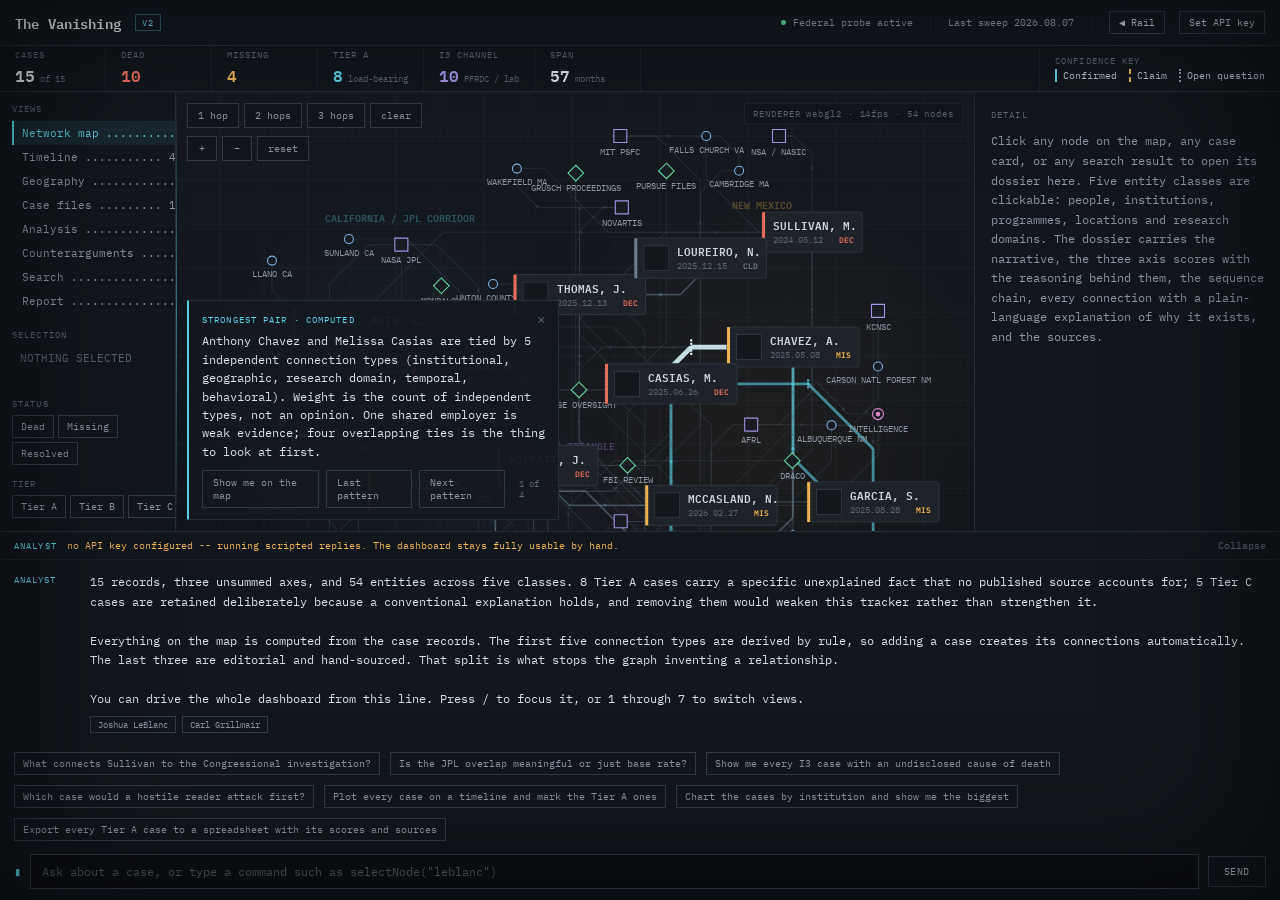
==== commit 554db6d6: "Data export, and the axis discrepancies adjudicated Export. The analyst can now hand back a file. ex" ====
--- a/the-vanishing-v2.html
+++ b/the-vanishing-v2.html
@@ -592,7 +592,7 @@
   P_({
     id: 'li', label: 'Ning Li', status: 'dead', date: '2021-07-27', age: 78,
     loc: 'Huntsville, AL', locId: 'l-hsv', instId: 'uah', sub: 'UAH / AC Gravity LLC',
-    cluster: 'huntsville', tier: 'C', S: 1, P: 2, I: 2, domains: ['d-prop', 'd-exotic'],
+    cluster: 'huntsville', tier: 'C', S: 0, P: 2, I: 2, domains: ['d-prop', 'd-exotic'],
     narrative: 'Chinese-American physicist who emigrated in 1983 and spent two decades at the UAH Center for Space Plasma and Aeronomic Research working on gravitomagnetism, extending the Meissner effect from electromagnetism to gravity. She founded AC Gravity LLC in 1999, won a 448,970 dollar DoD grant in 2001, and moved into classified work at Redstone Arsenal after 2003. She was struck by a car on the UAH campus in 2014 and suffered permanent brain damage; reporting indicates the injury led to an Alzheimer\u2019s diagnosis shortly afterward. She died of natural causes in 2021. The seven-year gap between the collision and her death substantially weakens any suspicious-death framing, and the case is retained for the research continuity to Eskridge rather than for its own anomaly.',
     affiliations: ['UAH Center for Space Plasma and Aeronomic Research (1983-1999)', 'AC Gravity LLC (founder, 1999)', 'Redstone Arsenal / US Army AMCOM (classified, post-2003)'],
     tierRationale: 'A conventional explanation is documented and holds: a 2014 campus vehicle collision, resulting brain damage, and death of natural causes seven years later.',
@@ -848,7 +848,7 @@
   P_({
     id: 'loureiro', label: 'Nuno Loureiro', status: 'resolved', date: '2025-12-15', age: 47,
     loc: 'Cambridge, MA', locId: 'l-cam', instId: 'mit', sub: 'MIT Plasma Science and Fusion Center',
-    cluster: 'northeast', tier: 'C', S: 0, P: 1, I: 1, domains: ['d-plasma'],
+    cluster: 'northeast', tier: 'C', S: 0, P: 1, I: 3, domains: ['d-plasma'],
     narrative: 'Fatally shot at his Boston-area home on December 15 2025. On April 29 2026 the FBI and the US Attorney for the District of Massachusetts conclusively determined that Claudio Manuel Neves Valente, a Portuguese national and former classmate, acted alone, with no nexus to terrorism, motivated by personal dissatisfaction and a fixation on Loureiro\u2019s success. Valente is also the Brown University shooting suspect. Investigators released a transcript of videos Valente made. This case is closed in every sense and is no longer an open question.',
     affiliations: ['MIT Plasma Science and Fusion Center'],
     tierRationale: 'Formally resolved by federal investigators. Perpetrator identified, motive established, no terrorism nexus.',
@@ -899,7 +899,7 @@
   P_({
     id: 'mccasland', label: 'Neil McCasland', status: 'missing', date: '2026-02-27', age: null,
     loc: 'Albuquerque, NM', locId: 'l-abq', instId: 'afrl', sub: 'Maj Gen (ret.), former AFRL commander',
-    cluster: 'new-mexico', tier: 'A', S: 2, P: 3, I: 3, domains: ['d-prop', 'd-intel'],
+    cluster: 'new-mexico', tier: 'A', S: 2, P: 2, I: 3, domains: ['d-prop', 'd-intel'],
     leftBehind: ['Garmin watch', 'GPS devices', 'medication', 'iPhone', 'glasses'],
     tookWith: ['wallet', 'hiking boots', '.38 revolver', 'red backpack'],
     narrative: 'Retired Major General and former AFRL commander, missing from Albuquerque since February 27 2026. The Bernalillo County Sheriff\u2019s Office issued a formal correction set in June 2026 that dismantles most of what circulated about him: there is no Pentagon connection, likely a conflation with Riverside Research, a DoD contractor; he held a standard retiree clearance rather than active operational access; law enforcement emphasized his wife never said he made a desperate attempt to resign; and BCSO states there is no known connection between this case and the other missing-scientist cases. His wife wrote publicly that he had only very commonly held clearances since retiring more than thirteen years earlier, and that it seems quite unlikely he was taken to extract very dated secrets. Investigators confirmed he stepped down from consulting roles citing brain fog, though LA Magazine could not independently verify that in the FOIA documents it obtained. The search has stalled with no confirmed sighting since a store surveillance image on February 26 2026.',
@@ -2241,6 +2241,20 @@
     paint({ full:true });
     return true;
   },
+  /* A table the user can take away. CSV rather than a real xlsx: this is one
+     HTML file with no dependencies, and writing a zip container by hand to gain
+     nothing Excel cannot already open would be the wrong trade. The BOM is what
+     makes Excel read UTF-8 correctly. */
+  exportData(spec){
+    if (!spec || !Array.isArray(spec.columns) || !Array.isArray(spec.rows))
+      return warn('exportData needs { filename, columns:[...], rows:[[...]] }');
+    if (!spec.rows.length) return warn('exportData was given no rows');
+    const art = { kind:'data', id:'a'+(++artifactSeq), at:new Date(), spec:Object.assign({ title:spec.filename||'Export' }, spec) };
+    S.artifacts.unshift(art);
+    downloadCsv(art);
+    paint({ full:true });
+    return true;
+  },
   clearArtifacts(){ S.artifacts = []; paint({ full:true }); },
 
   setTimelineZoom(z){
@@ -3455,15 +3469,28 @@
     const sp = a.spec;
     h += '<div class="artifact" id="art-'+a.id+'">'
       + '<div class="art-h"><span class="eyebrow" style="color:var(--signal)">'
-      + (a.kind==='chart' ? esc(String(sp.type).toUpperCase())+' CHART' : 'REPORT') + '</span>'
+      + (a.kind==='chart' ? esc(String(sp.type).toUpperCase())+' CHART' : a.kind==='data' ? 'DATA EXPORT' : 'REPORT') + '</span>'
       + '<span class="art-t">'+esc(sp.title||'Untitled')+'</span>'
       + '<span class="spacer"></span>'
       + '<span style="font-size:9px;color:var(--text-faint)">'+a.at.toLocaleTimeString()+'</span>'
-      + '<button class="mini" data-artsvg="'+a.id+'">Save SVG</button>'
+      + (a.kind==='chart' ? '<button class="mini" data-artsvg="'+a.id+'">Save SVG</button>' : '')
+      + (a.kind==='data' ? '<button class="mini" data-artcsv="'+a.id+'">Download CSV</button>' : '')
+      + (a.kind==='report' ? '<button class="mini" data-artmd="'+a.id+'">Download MD</button>'
+          + (sp.table && sp.table.columns ? '<button class="mini" data-arttsv="'+a.id+'">Table CSV</button>' : '') : '')
       + '<button class="mini" data-artdrop="'+a.id+'">&times;</button></div>';
     if (sp.subtitle) h += '<p class="art-s">'+esc(sp.subtitle)+'</p>';
     if (a.kind === 'chart'){
       h += '<div class="art-body">'+renderChartSvg(sp)+'</div>';
+    } else if (a.kind === 'data'){
+      const rows = sp.rows.slice(0, 40);
+      h += '<div class="art-body"><div class="art-table"><table><thead><tr>'
+        + sp.columns.map(c=>'<th>'+esc(c)+'</th>').join('') + '</tr></thead><tbody>'
+        + rows.map(r=>'<tr>'+r.map(c=>'<td>'+esc(c)+'</td>').join('')+'</tr>').join('')
+        + '</tbody></table></div>'
+        + '<div style="font-size:9.5px;color:var(--text-faint);margin-top:7px">'
+        + sp.rows.length + ' row' + (sp.rows.length===1?'':'s') + ', ' + sp.columns.length + ' columns'
+        + (sp.rows.length > 40 ? '. Showing the first 40 here; the download contains all of them.' : '. The download contains the same rows.')
+        + ' Saved as UTF-8 CSV with a byte order mark, which is what Excel needs to read it correctly.</div></div>';
     } else {
       h += '<div class="art-body art-report">';
       for (const sec of (sp.sections||[]))
@@ -3934,6 +3961,7 @@
   'Which case would a hostile reader attack first?',
   'Plot every case on a timeline and mark the Tier A ones',
   'Chart the cases by institution and show me the biggest',
+  'Export every Tier A case to a spreadsheet with its scores and sources',
 ];
 
 const store = {
@@ -4037,7 +4065,7 @@
 toggleFilter(key) setEdgeFilter([types]) clearFilters() focusCluster("california"|"new-mexico"|"huntsville")
 frameNodes([ids]) expandCase(id) search(q) showInsight(n) dismissInsight()
 setTimelineZoom("year"|"quarter"|"month") toggleTimelineOverlay("congress"|"fbi"|"pursue"|"media")
-renderChart(spec) renderReport(spec) clearArtifacts()
+renderChart(spec) renderReport(spec) exportData(spec) clearArtifacts()
 Use them when they help the user see the answer. Do not narrate them in prose; the interface prints them.
 
 ANSWERING WITH MORE THAN TEXT.
@@ -4052,6 +4080,8 @@
 Optional top level: title, subtitle, xLabel, yLabel, unit, and note, which renders as a caveat attached to the chart.
 
 renderReport takes { title, subtitle, sections:[{heading, body}], table:{columns:[], rows:[[]]}, note }.
+
+exportData takes { filename, columns:[...], rows:[[...]] } and downloads a CSV immediately, then keeps it in the report view so the user can download it again. Use it whenever someone asks for a spreadsheet, a list they can work with, a data dump, or anything they want to take out of this dashboard. Put every column they asked for and no column you invented. Values must come from the case records. If a field is not reported, write NOT REPORTED rather than leaving it blank or guessing, because a blank cell in a spreadsheet reads as zero or as an oversight.
 
 Rules for artifacts:
 1. Compute the values yourself from the case file above. Never estimate, never round a date, never add a case that is not in the file.
@@ -4176,6 +4206,19 @@
     S.turns.push(turn); renderTranscript();
     turn.actions.forEach((a,i)=>setTimeout(()=>runCommandLine(a), i*140)); return;
   }
+  if (/export|spreadsheet|csv|download|excel/.test(t)){
+    const cols = ['id','name','status','date','age','location','affiliation','tier','S','P','I','left behind','unexplained residual'];
+    const rows = PEOPLE.map(p=>[p.id,p.label,p.status,p.date,(p.age==null?'NOT REPORTED':p.age),p.loc||'NOT REPORTED',
+      p.sub||'NOT REPORTED',p.tier,p.S,p.P,p.I,(p.leftBehind.join('; ')||'NOTHING RECORDED'),(p.unexplainedResidual||'NONE')]);
+    turn.actions = ['exportData({filename:"the-vanishing-all-cases", columns:[...], rows:[...]})'];
+    turn.text = 'Exported all '+PEOPLE.length+' cases as CSV and kept a copy in the report view. '
+      + 'This is the scripted fallback, so it exports everything rather than the subset you asked for. '
+      + 'Set an API key and the analyst will filter, sort and caveat it properly.';
+    S.turns.push(turn); renderTranscript();
+    CMD.exportData({ filename:'the-vanishing-all-cases', columns:cols, rows:rows });
+    CMD.setView('REPORT');
+    return;
+  }
   if (/chart|plot|graph|timeline|visuali[sz]e|report/.test(t)){
     const pts = PEOPLE.map(p=>({ id:p.id, label:p.label, date:p.date, tier:p.tier }));
     turn.actions = ['renderChart({type:"timeline", title:"All 15 cases", points:[...]})','setView("REPORT")'];
@@ -4201,7 +4244,7 @@
   const t = ev.target.closest('[data-view],[data-filter],[data-edge],[data-hops],[data-clear],'
     + '[data-dismiss],[data-reopen],[data-show],[data-next],[data-prev],[data-zoom],[data-goto],[data-expand],[data-tab],[data-cmd],'
     + '[data-sugg],[data-model],[data-effort],[data-frame],[data-tlzoom],[data-tltrack],'
-    + '[data-artsvg],[data-artdrop],[data-artclear],#resetf');
+    + '[data-artsvg],[data-artcsv],[data-artmd],[data-arttsv],[data-artdrop],[data-artclear],#resetf');
   if (!t) return;
   const d = t.dataset;
   if (t.id === 'resetf')     return CMD.clearFilters();
@@ -4239,6 +4282,9 @@
   if (d.artclear)            return CMD.clearArtifacts();
   if (d.artdrop){ S.artifacts = S.artifacts.filter(a=>a.id!==d.artdrop); return paint({ full:true }); }
   if (d.artsvg)              return saveArtifactSvg(d.artsvg);
+  if (d.artcsv){ const a = S.artifacts.find(x=>x.id===d.artcsv); return a && downloadCsv(a); }
+  if (d.artmd){  const a = S.artifacts.find(x=>x.id===d.artmd);  return a && downloadReportMd(a); }
+  if (d.arttsv){ const a = S.artifacts.find(x=>x.id===d.arttsv); return a && downloadTableCsv(a); }
 });
 
 function applyChrome(){
@@ -4278,6 +4324,49 @@
   document.body.appendChild(a);
   a.click();
   setTimeout(()=>{ URL.revokeObjectURL(a.href); a.remove(); }, 4000);
+}
+
+function csvCell(v){
+  const t = String(v == null ? '' : v);
+  return /[",\n\r]/.test(t) ? '"' + t.replace(/"/g,'""') + '"' : t;
+}
+function saveBlob(text, name, mime){
+  const a = document.createElement('a');
+  a.href = URL.createObjectURL(new Blob([text], { type:mime }));
+  a.download = name;
+  a.style.display = 'none';
+  document.body.appendChild(a);
+  a.click();
+  setTimeout(()=>{ URL.revokeObjectURL(a.href); a.remove(); }, 4000);
+}
+function slug(t){ return String(t||'export').toLowerCase().replace(/[^a-z0-9]+/g,'-').replace(/^-|-$/g,'').slice(0,60) || 'export'; }
+
+function downloadCsv(art){
+  const sp = art.spec;
+  const cols = sp.columns, rows = sp.rows;
+  const lines = [cols.map(csvCell).join(',')].concat(rows.map(r=>r.map(csvCell).join(',')));
+  // Excel needs the byte order mark to read UTF-8, otherwise accented names break.
+  saveBlob('\ufeff' + lines.join('\r\n'), slug(sp.filename || sp.title) + '.csv', 'text/csv;charset=utf-8');
+}
+function downloadReportMd(art){
+  const sp = art.spec;
+  const L = ['# ' + (sp.title || 'Report'), ''];
+  if (sp.subtitle) L.push(sp.subtitle, '');
+  for (const sec of (sp.sections||[])){ L.push('## ' + (sec.heading||''), '', sec.body||'', ''); }
+  if (sp.table && sp.table.columns){
+    L.push('| ' + sp.table.columns.join(' | ') + ' |');
+    L.push('|' + sp.table.columns.map(()=>'---').join('|') + '|');
+    for (const r of (sp.table.rows||[])) L.push('| ' + r.map(c=>String(c==null?'':c).replace(/\|/g,'\\|')).join(' | ') + ' |');
+    L.push('');
+  }
+  if (sp.note) L.push('> Caveat: ' + sp.note, '');
+  L.push('', 'Generated by The Vanishing v2 on ' + art.at.toLocaleString() + '. Every value is drawn from the case records in that file.');
+  saveBlob(L.join('\n'), slug(sp.title) + '.md', 'text/markdown;charset=utf-8');
+}
+function downloadTableCsv(art){
+  const t = art.spec.table;
+  if (!t || !t.columns) return;
+  downloadCsv({ spec:{ filename:art.spec.title, columns:t.columns, rows:t.rows||[] } });
 }
 
 $('#railbtn').addEventListener('click', () => {
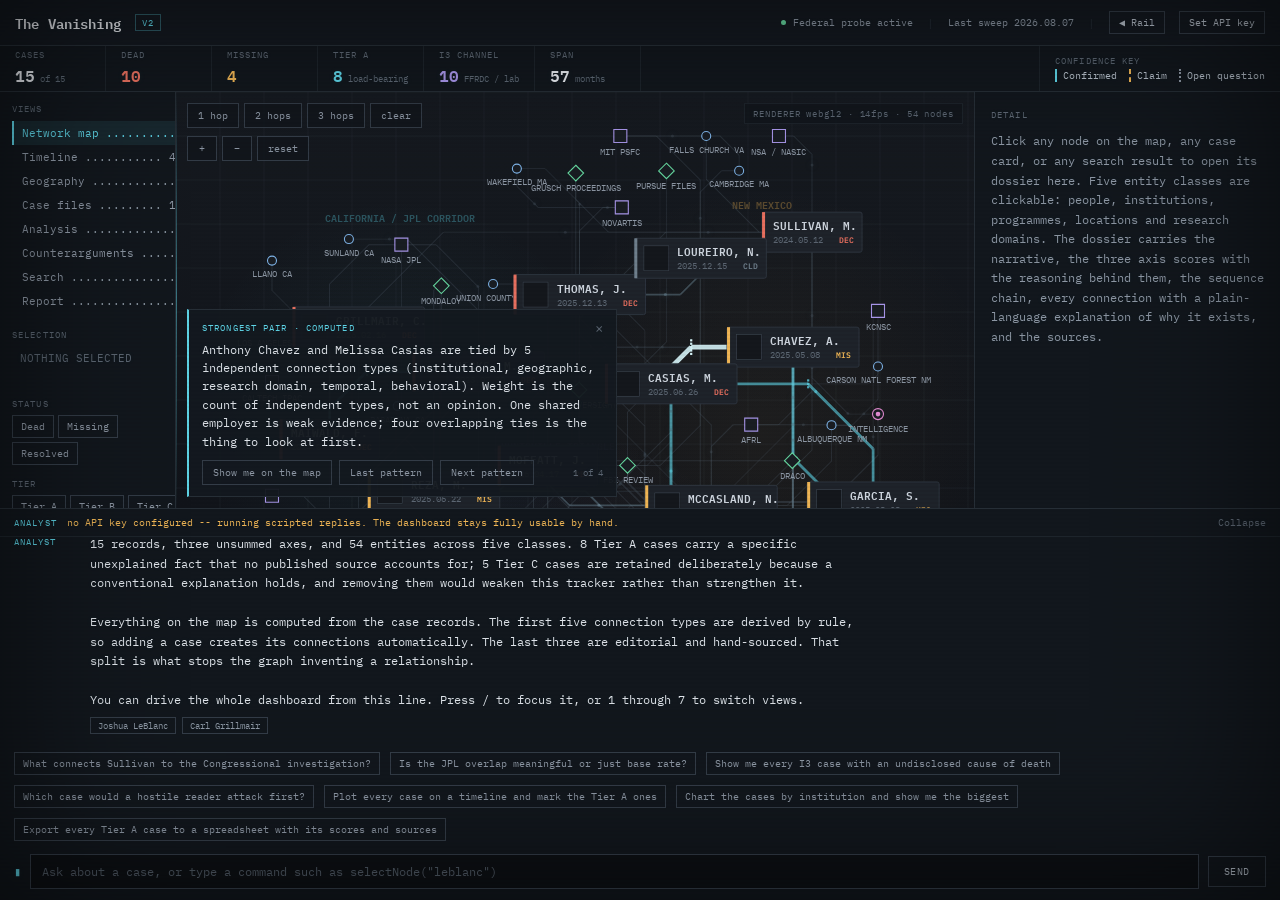
==== commit d87f93e9: "Fix the four reported bugs, and the one root cause behind two of them The chart and the spreadsheet " ====
--- a/the-vanishing-v2.html
+++ b/the-vanishing-v2.html
@@ -168,7 +168,7 @@
 #tip.on{opacity:1}
 
 /* 3.5 Insight callout */
-.callout{position:absolute;left:11px;bottom:11px;z-index:5;width:372px;max-width:calc(100% - 22px);
+.callout{position:absolute;left:11px;bottom:11px;z-index:5;width:430px;max-width:calc(100% - 22px);
   background:rgba(20,25,32,.96);border:1px solid var(--line-2);border-left:2px solid var(--signal);
   padding:11px 13px;animation:risein var(--t-panel) var(--e-panel)}
 .callout-h{display:flex;align-items:center;gap:8px;margin-bottom:6px}
@@ -176,7 +176,9 @@
 .callout-x{font-size:14px;line-height:1;color:var(--text-faint);cursor:pointer}
 .callout-x:hover{color:var(--text)}
 .callout p{font-size:11.5px;line-height:1.6;color:var(--text-2);margin:0 0 9px;text-wrap:pretty}
-.callout-a{display:flex;gap:7px}
+.callout-a{display:flex;gap:7px;align-items:center;flex-wrap:nowrap}
+.callout-a .mini{white-space:nowrap}
+.callout-count{font-size:9px;color:var(--text-faint);white-space:nowrap;margin-left:auto;padding-left:6px}
 .mini{font-size:10px;padding:5px 10px;cursor:pointer;border:1px solid var(--line-3);color:var(--text-dim);
   transition:all var(--t-quick) var(--e-quick)}
 .mini:hover{border-color:var(--signal);color:var(--signal)}
@@ -357,16 +359,19 @@
 .an-status.err{color:var(--dead)}
 .an-toggle{font-size:10px;color:var(--text-faint);cursor:pointer;white-space:nowrap}
 .an-toggle:hover{color:var(--text-3)}
-.an-scroll{max-height:208px;overflow-y:auto;padding:4px 14px}
-.turn{display:grid;grid-template-columns:66px 1fr;gap:10px;padding:8px 0;border-bottom:1px solid var(--line)}
+.an-scroll{max-height:208px;overflow-y:auto;overflow-x:hidden;padding:4px 14px}
+.turn{display:grid;grid-template-columns:66px minmax(0,1fr);gap:10px;padding:8px 0;border-bottom:1px solid var(--line)}
+.turn>div{min-width:0}
 .turn:last-child{border-bottom:none}
 .turn-r{font-size:8.5px;letter-spacing:.12em;padding-top:2px}
 .turn-r.you{color:var(--text-faint)}
 .turn-r.an{color:var(--signal)}
-.turn-t{font-size:11.5px;line-height:1.7;color:var(--text-2);text-wrap:pretty;white-space:pre-wrap;min-height:14px}
+.turn-t{font-size:11.5px;line-height:1.7;color:var(--text-2);text-wrap:pretty;white-space:pre-wrap;
+  min-height:14px;overflow-wrap:anywhere;max-width:110ch}
 .act{font-size:9.5px;color:var(--program);background:rgba(102,214,159,.05);
-  border-left:2px solid rgba(102,214,159,.45);padding:3px 8px;margin:3px 0;white-space:pre;
-  cursor:pointer;overflow-x:auto}
+  border-left:2px solid rgba(102,214,159,.45);padding:4px 8px;margin:3px 0;
+  white-space:pre-wrap;overflow-wrap:anywhere;word-break:break-word;
+  cursor:pointer;max-height:112px;overflow-y:auto}
 .act:hover{background:rgba(102,214,159,.1)}
 .cites{display:flex;gap:6px;flex-wrap:wrap;margin-top:7px}
 .cite{font-size:9px;border:1px solid var(--line-3);color:var(--text-dim);padding:2px 7px;cursor:pointer}
@@ -2272,7 +2277,7 @@
 
 /* Parse a literal command line, so a user can retype anything the analyst printed. */
 function runCommandLine(line){
-  const m = String(line).trim().match(/^(\w+)\s*\((.*)\)\s*;?$/s);
+  const m = String(line).trim().match(/^(\w+)\s*\(([\s\S]*)\)\s*;?$/);
   if (!m) return false;
   const [, name, argstr] = m;
   if (!Object.prototype.hasOwnProperty.call(CMD, name)) return false;
@@ -3225,8 +3230,7 @@
       + '<div class="callout-a"><button class="mini" data-show="1">Show me on the map</button>'
       + '<button class="mini" data-prev="1">Last pattern</button>'
       + '<button class="mini" data-next="1">Next pattern</button>'
-      + '<span class="spacer"></span>'
-      + '<span style="font-size:9px;color:var(--text-faint);align-self:center">'
+      + '<span class="callout-count">'
       + ((S.insight % Math.max(1,ins.length))+1) + ' of ' + ins.length + '</span></div></div>';
   }
   const hasActive = !!(S.sel || S.path || (S.frame && S.frame.length));
@@ -3402,33 +3406,44 @@
   const pts = sp.points;
   const xs = pts.map(p=>+p.x||0), ys = pts.map(p=>+p.y||0);
   const x0 = Math.min(0,...xs), x1 = Math.max(1,...xs), y0 = Math.min(0,...ys), y1 = Math.max(1,...ys);
-  const X = v => CH.ml + ((v-x0)/((x1-x0)||1))*(CH.w-CH.ml-CH.mr);
-  const Y = v => (CH.h-CH.mb) - ((v-y0)/((y1-y0)||1))*(CH.h-CH.mt-CH.mb);
+  // Axes here are usually small integer scales, so many cases land on the exact
+  // same coordinate. Give the chart room to separate them vertically rather than
+  // stacking labels on top of each other, which is what the first version did.
+  const worst = (() => { const c = {}; let m = 1;
+    for (const p of pts){ const k = (p.x||0)+','+(p.y||0); c[k] = (c[k]||0)+1; m = Math.max(m, c[k]); } return m; })();
+  const H = Math.max(CH.h, CH.mt + CH.mb + (y1-y0+1) * Math.max(70, worst*30));
+  const W = CH.w;
+  const X = v => CH.ml + ((v-x0)/((x1-x0)||1))*(W-CH.ml-CH.mr);
+  const Y = v => (H-CH.mb) - ((v-y0)/((y1-y0)||1))*(H-CH.mt-CH.mb);
   let g = '';
   for (let v=Math.ceil(x0); v<=x1; v++)
-    g += '<line x1="'+X(v)+'" y1="'+CH.mt+'" x2="'+X(v)+'" y2="'+(CH.h-CH.mb)+'" '+GRID+'/>'
-      +  '<text x="'+X(v)+'" y="'+(CH.h-CH.mb+18)+'" '+TXT+' text-anchor="middle">'+v+'</text>';
+    g += '<line x1="'+X(v)+'" y1="'+CH.mt+'" x2="'+X(v)+'" y2="'+(H-CH.mb)+'" '+GRID+'/>'
+      +  '<text x="'+X(v)+'" y="'+(H-CH.mb+18)+'" '+TXT+' text-anchor="middle">'+v+'</text>';
   for (let v=Math.ceil(y0); v<=y1; v++)
-    g += '<line x1="'+CH.ml+'" y1="'+Y(v)+'" x2="'+(CH.w-CH.mr)+'" y2="'+Y(v)+'" '+GRID+'/>'
+    g += '<line x1="'+CH.ml+'" y1="'+Y(v)+'" x2="'+(W-CH.mr)+'" y2="'+Y(v)+'" '+GRID+'/>'
       +  '<text x="'+(CH.ml-8)+'" y="'+(Y(v)+3)+'" '+TXT+' text-anchor="end">'+v+'</text>';
-  g += '<line x1="'+CH.ml+'" y1="'+(CH.h-CH.mb)+'" x2="'+(CH.w-CH.mr)+'" y2="'+(CH.h-CH.mb)+'" '+AX+'/>';
-  g += '<line x1="'+CH.ml+'" y1="'+CH.mt+'" x2="'+CH.ml+'" y2="'+(CH.h-CH.mb)+'" '+AX+'/>';
-  // jitter identical coordinates so overlapping cases stay countable
+  g += '<line x1="'+CH.ml+'" y1="'+(H-CH.mb)+'" x2="'+(W-CH.mr)+'" y2="'+(H-CH.mb)+'" '+AX+'/>';
+  g += '<line x1="'+CH.ml+'" y1="'+CH.mt+'" x2="'+CH.ml+'" y2="'+(H-CH.mb)+'" '+AX+'/>';
   const seen = {};
-  pts.forEach(p=>{
+  for (const p of pts){
     const k = (p.x||0)+','+(p.y||0);
     const n = seen[k] = (seen[k]||0)+1;
-    const off = (n-1)*13;
-    const cx = X(+p.x||0) + off, cy = Y(+p.y||0) - off*0.4, c = chartColor(p);
-    g += '<circle cx="'+cx+'" cy="'+cy+'" r="'+(p.size||6)+'" fill="'+c+'" opacity="0.9" stroke="#0f1216" stroke-width="1.5"'
+    const bx = X(+p.x||0), by = Y(+p.y||0);
+    // fan collided points down the cell so both the mark and its label are legible
+    const cx = bx, cy = by + (n-1)*17;
+    const c = chartColor(p), r = Math.max(4, Math.min(11, 4 + (+p.size||0)*1.7));
+    g += '<circle cx="'+cx+'" cy="'+cy+'" r="'+r+'" fill="'+c+'" opacity="0.9" stroke="#0f1216" stroke-width="1.5"'
       + (p.id?' style="cursor:pointer" data-goto="'+esc(p.id)+'"':'') + '><title>'+esc(p.label||'')+'</title></circle>';
-    g += '<text x="'+(cx+10)+'" y="'+(cy+3)+'" '+LBL+'>'+esc(p.label||'')+'</text>';
-  });
-  if (sp.xLabel) g += '<text x="'+((CH.ml+CH.w-CH.mr)/2)+'" y="'+(CH.h-8)+'" '+TXT+' text-anchor="middle">'+esc(sp.xLabel)+'</text>';
-  if (sp.yLabel) g += '<text transform="translate(16,'+((CH.mt+CH.h-CH.mb)/2)+') rotate(-90)" '+TXT+' text-anchor="middle">'+esc(sp.yLabel)+'</text>';
-  return svgWrap(g);
-}
-
+    // flip the label to the left when the point is close to the right edge
+    const est = String(p.label||'').length * 5.75;
+    const flip = cx + r + 8 + est > W - CH.mr;
+    g += '<text x="'+(flip ? cx-r-7 : cx+r+7)+'" y="'+(cy+3.5)+'" '+LBL
+      + ' text-anchor="'+(flip?'end':'start')+'">'+esc(p.label||'')+'</text>';
+  }
+  if (sp.xLabel) g += '<text x="'+((CH.ml+W-CH.mr)/2)+'" y="'+(H-8)+'" '+TXT+' text-anchor="middle">'+esc(sp.xLabel)+'</text>';
+  if (sp.yLabel) g += '<text transform="translate(16,'+((CH.mt+H-CH.mb)/2)+') rotate(-90)" '+TXT+' text-anchor="middle">'+esc(sp.yLabel)+'</text>';
+  return svgWrap(g, H, W);
+}
 function chartLine(sp){
   const pts = sp.points.slice();
   const max = Math.max(...pts.map(p=>+p.value||0), 1);
@@ -4057,6 +4072,7 @@
 You can operate the interface. To do so, emit one action per line at the very START of your reply, before any prose, each on its own line in this exact form:
 :: selectNode("leblanc")
 :: setView("CASES")
+Put each action on ONE line, however long. Do not pretty-print or wrap the JSON payload across lines. The interface can now recover a multi-line payload, but a single line is what it is built for.
 Available actions and signatures:
 selectNode(id) clearSelection() setHops(1|2|3) highlightPath(from,to,hops)
 setView("NETWORK"|"TIMELINE"|"GEOGRAPHY"|"CASES"|"ANALYSIS"|"COUNTERARGS"|"SEARCH"|"REPORT")
@@ -4155,15 +4171,7 @@
 /* Actions stream in BEFORE the prose, each firing its change as it prints, so
    the user sees the map move and the reason for it in the same beat. */
 function applyAnalystReply(turn, out){
-  const lines = String(out).split('\n');
-  const actions = [];
-  let i = 0;
-  while (i < lines.length && (!lines[i].trim() || lines[i].trim().startsWith('::'))){
-    const t = lines[i].trim();
-    if (t.startsWith('::')) actions.push(t.replace(/^::\s*/,''));
-    i++;
-  }
-  const prose = lines.slice(i).join('\n').trim();
+  const { actions, prose } = splitActions(String(out));
   turn.thinking = false;
   // Escaped rather than literal so a grep for em dashes across this file returns zero.
   turn.text = prose.replace(/\u2014/g, ' -- ').replace(/\u2013/g, ' -- ');
@@ -4171,9 +4179,49 @@
   turn.cites = mentionedEntities(prose);
   renderTranscript();
   actions.forEach((a, idx) => setTimeout(() => {
-    turn.actions.push(a); renderTranscript(); runCommandLine(a);
+    turn.actions.push(a); renderTranscript();
+    if (!runCommandLine(a)) warn('could not run that action: ' + a.slice(0, 120));
   }, idx * 140));
 }
+
+/* Actions carry JSON payloads, and a chart or an export payload will not fit on
+   one line. The first version of this scanned line by line, so a multi-line
+   payload was truncated at the first newline: the command failed to parse and
+   the remainder of the JSON leaked into the prose as raw text. That is the bug
+   behind both the chart and the spreadsheet failures.
+
+   This scans for a line that opens an action, then consumes characters until the
+   parentheses balance, tracking string state so a bracket inside a caption does
+   not end the payload early. Actions are recognised anywhere in the reply, not
+   only at the top, because a model that explains first and acts second should
+   still drive the dashboard. */
+function splitActions(text){
+  const actions = [];
+  const kept = [];
+  const lines = text.split('\n');
+  for (let i = 0; i < lines.length; i++){
+    if (!/^\s*::\s*\w+\s*\(/.test(lines[i])){ kept.push(lines[i]); continue; }
+    let buf = lines[i].replace(/^\s*::\s*/, '');
+    let j = i;
+    while (!balanced(buf) && j + 1 < lines.length){ j++; buf += '\n' + lines[j]; }
+    actions.push(buf.trim().replace(/;$/, ''));
+    i = j;
+  }
+  return { actions, prose: kept.join('\n').trim() };
+}
+function balanced(str){
+  let depth = 0, inStr = false, quote = '', esc = false;
+  for (const ch of str){
+    if (esc){ esc = false; continue; }
+    if (ch === '\\'){ esc = true; continue; }
+    if (inStr){ if (ch === quote) inStr = false; continue; }
+    if (ch === '"' || ch === "'"){ inStr = true; quote = ch; continue; }
+    if (ch === '(' || ch === '[' || ch === '{') depth++;
+    else if (ch === ')' || ch === ']' || ch === '}') depth--;
+  }
+  return depth <= 0 && /[)\]}]/.test(str);
+}
+
 function mentionedEntities(text){
   const t = text.toLowerCase();
   return NODES.filter(n => t.includes(n.label.toLowerCase()) && n.label.length > 4)
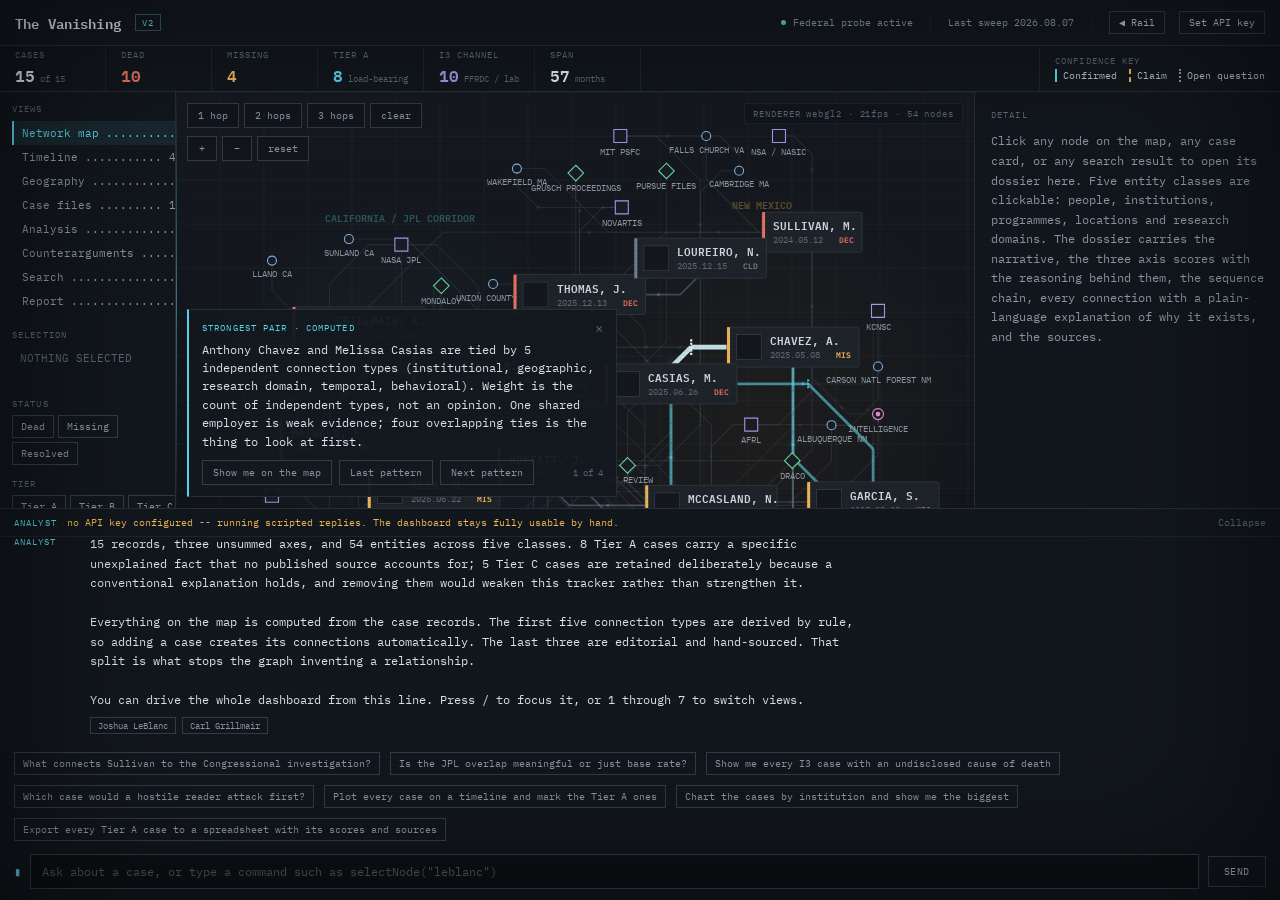
==== commit 2b05bebc: "﻿Render analyst charts inline in the transcript The chart was building correctly all along. It was i" ====
--- a/the-vanishing-v2.html
+++ b/the-vanishing-v2.html
@@ -359,7 +359,9 @@
 .an-status.err{color:var(--dead)}
 .an-toggle{font-size:10px;color:var(--text-faint);cursor:pointer;white-space:nowrap}
 .an-toggle:hover{color:var(--text-3)}
-.an-scroll{max-height:208px;overflow-y:auto;overflow-x:hidden;padding:4px 14px}
+.an-scroll{max-height:208px;overflow-y:auto;overflow-x:hidden;padding:4px 14px;
+  transition:max-height var(--t-panel) var(--e-panel)}
+.an-scroll.has-art{max-height:min(46vh,430px)}
 .turn{display:grid;grid-template-columns:66px minmax(0,1fr);gap:10px;padding:8px 0;border-bottom:1px solid var(--line)}
 .turn>div{min-width:0}
 .turn:last-child{border-bottom:none}
@@ -373,6 +375,18 @@
   white-space:pre-wrap;overflow-wrap:anywhere;word-break:break-word;
   cursor:pointer;max-height:112px;overflow-y:auto}
 .act:hover{background:rgba(102,214,159,.1)}
+.turn-art{display:flex;align-items:center;gap:9px;margin:7px 0 0;padding:6px 9px;cursor:pointer;
+  border:1px solid var(--line-3);border-left:2px solid var(--signal);background:rgba(94,212,230,.05);
+  transition:background var(--t-quick) var(--e-quick)}
+.turn-art:hover{background:rgba(94,212,230,.11)}
+.turn-art-t{font-size:11px;color:var(--text-2);overflow:hidden;text-overflow:ellipsis;white-space:nowrap}
+.turn-art-go{font-size:9.5px;color:var(--signal);white-space:nowrap}
+/* Inline at native scale. Stretching the chart to the full transcript width
+   made it 550px tall and crushed the map above it; capping the width at the
+   chart's own viewBox keeps every label at its designed size and leaves the
+   rest of the dashboard usable. */
+.turn-art-prev{border:1px solid var(--line);border-top:none;background:var(--panel-2);padding:10px 12px}
+.turn-art-prev svg{width:100%;max-width:900px;height:auto;display:block}
 .cites{display:flex;gap:6px;flex-wrap:wrap;margin-top:7px}
 .cite{font-size:9px;border:1px solid var(--line-3);color:var(--text-dim);padding:2px 7px;cursor:pointer}
 .cite:hover{border-color:var(--signal);color:var(--signal)}
@@ -4014,10 +4028,25 @@
       h += t.actions.map(a=>'<div class="act" data-cmd="'+esc(a)+'">:: '+esc(a)+'</div>').join('');
     if (t.thinking) h += '<div class="turn-t thinking"><span>.</span><span>.</span><span>.</span></div>';
     else h += '<div class="turn-t"'+(t.err?' style="color:var(--dead)"':'')+'>'+esc(t.text||'')+'</div>';
+    for (const aid of (t.artifacts || [])){
+      const art = S.artifacts.find(x=>x.id===aid);
+      if (!art) continue;
+      const sp = art.spec;
+      const kind = art.kind === 'chart' ? String(sp.type).toUpperCase()+' CHART'
+                 : art.kind === 'data' ? 'DATA EXPORT' : 'REPORT';
+      h += '<div class="turn-art" data-openart="'+art.id+'">'
+        + '<span class="eyebrow" style="color:var(--signal)">'+esc(kind)+'</span>'
+        + '<span class="turn-art-t">'+esc(sp.title || 'Untitled')+'</span>'
+        + '<span class="spacer"></span>'
+        + '<span class="turn-art-go">Open in report &rarr;</span></div>';
+      if (art.kind === 'chart') h += '<div class="turn-art-prev">'+renderChartSvg(sp)+'</div>';
+    }
     if (t.cites && t.cites.length)
       h += '<div class="cites">'+t.cites.map(c=>'<span class="cite" data-goto="'+esc(c[0])+'">'+esc(c[1])+'</span>').join('')+'</div>';
     return h + '</div></div>';
   }).join('');
+  box.classList.toggle('has-art', S.turns.some(t => (t.artifacts||[]).length));
+  fitChartLabels(box);
   box.scrollTop = box.scrollHeight;
 }
 
@@ -4179,8 +4208,17 @@
   turn.cites = mentionedEntities(prose);
   renderTranscript();
   actions.forEach((a, idx) => setTimeout(() => {
-    turn.actions.push(a); renderTranscript();
+    turn.actions.push(a);
+    const before = S.artifacts.length;
     if (!runCommandLine(a)) warn('could not run that action: ' + a.slice(0, 120));
+    // An artifact the analyst just built must be visible from the transcript.
+    // Otherwise a reply that ends with setView("NETWORK"), which is the correct
+    // thing to do when the user asked to see people on the map, leaves the chart
+    // sitting in a view they never open and reads as a silent failure.
+    if (S.artifacts.length > before){
+      turn.artifacts = (turn.artifacts || []).concat([S.artifacts[0].id]);
+    }
+    renderTranscript();
   }, idx * 140));
 }
 
@@ -4292,7 +4330,7 @@
   const t = ev.target.closest('[data-view],[data-filter],[data-edge],[data-hops],[data-clear],'
     + '[data-dismiss],[data-reopen],[data-show],[data-next],[data-prev],[data-zoom],[data-goto],[data-expand],[data-tab],[data-cmd],'
     + '[data-sugg],[data-model],[data-effort],[data-frame],[data-tlzoom],[data-tltrack],'
-    + '[data-artsvg],[data-artcsv],[data-artmd],[data-arttsv],[data-artdrop],[data-artclear],#resetf');
+    + '[data-artsvg],[data-artcsv],[data-artmd],[data-arttsv],[data-artdrop],[data-artclear],[data-openart],#resetf');
   if (!t) return;
   const d = t.dataset;
   if (t.id === 'resetf')     return CMD.clearFilters();
@@ -4329,6 +4367,12 @@
   if (d.tltrack)             return CMD.toggleTimelineOverlay(d.tltrack);
   if (d.artclear)            return CMD.clearArtifacts();
   if (d.artdrop){ S.artifacts = S.artifacts.filter(a=>a.id!==d.artdrop); return paint({ full:true }); }
+  if (d.openart){
+    CMD.setView('REPORT');
+    requestAnimationFrame(()=>{ const e = document.getElementById('art-'+d.openart);
+      if (e) e.scrollIntoView({ block:'start', behavior:'smooth' }); });
+    return;
+  }
   if (d.artsvg)              return saveArtifactSvg(d.artsvg);
   if (d.artcsv){ const a = S.artifacts.find(x=>x.id===d.artcsv); return a && downloadCsv(a); }
   if (d.artmd){  const a = S.artifacts.find(x=>x.id===d.artmd);  return a && downloadReportMd(a); }
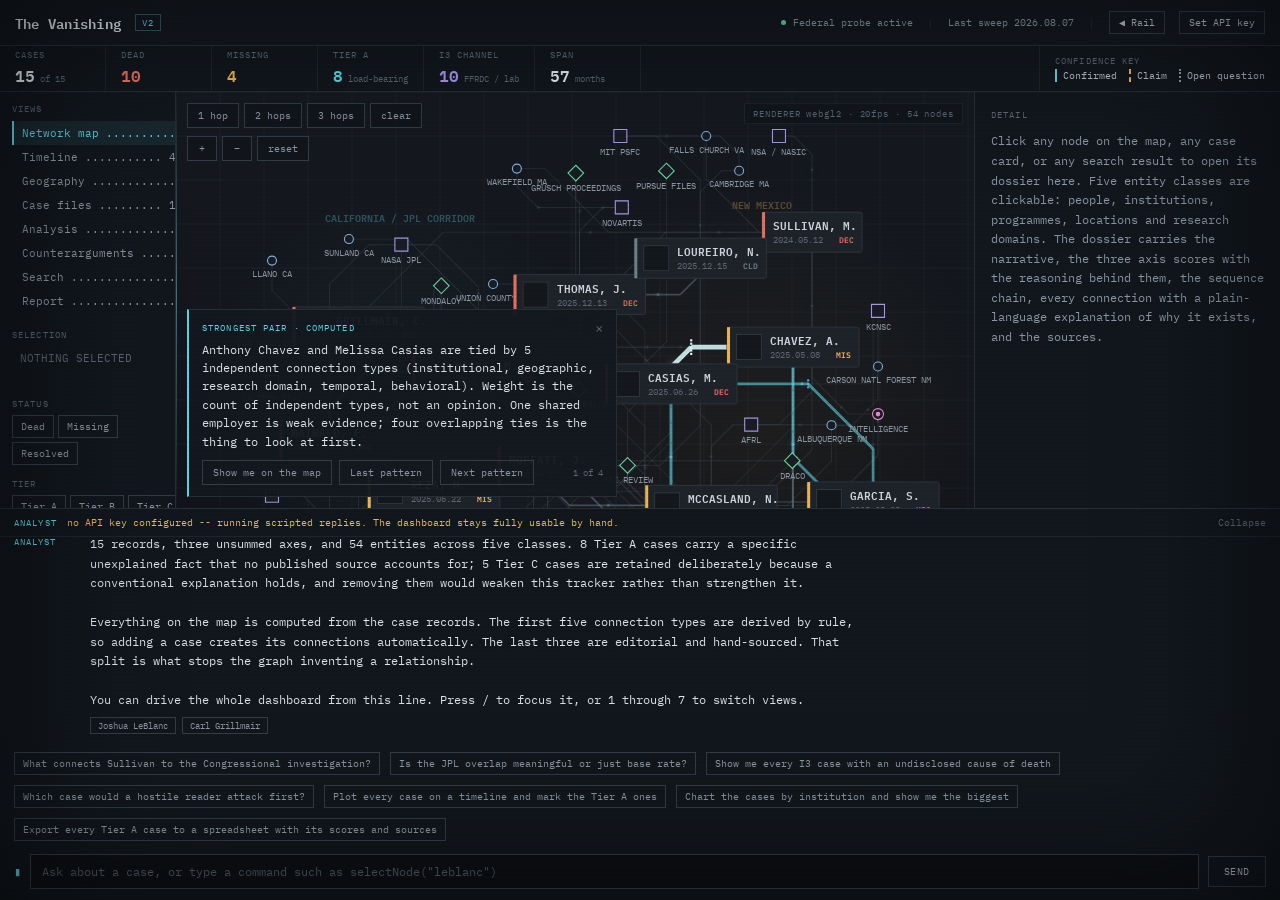
==== commit 90063f18: "﻿Artifacts persist in history, X returns to the map, action lines collapse Three fixes from testing " ====
--- a/the-vanishing-v2.html
+++ b/the-vanishing-v2.html
@@ -370,11 +370,19 @@
 .turn-r.an{color:var(--signal)}
 .turn-t{font-size:11.5px;line-height:1.7;color:var(--text-2);text-wrap:pretty;white-space:pre-wrap;
   min-height:14px;overflow-wrap:anywhere;max-width:110ch}
-.act{font-size:9.5px;color:var(--program);background:rgba(102,214,159,.05);
-  border-left:2px solid rgba(102,214,159,.45);padding:4px 8px;margin:3px 0;
-  white-space:pre-wrap;overflow-wrap:anywhere;word-break:break-word;
-  cursor:pointer;max-height:112px;overflow-y:auto}
+.actrow{display:flex;align-items:stretch;gap:0;margin:3px 0;background:rgba(102,214,159,.05);
+  border-left:2px solid rgba(102,214,159,.45)}
+.act{font-size:9.5px;color:var(--program);padding:4px 8px;cursor:pointer;flex:1;min-width:0;
+  white-space:nowrap;overflow:hidden;text-overflow:ellipsis}
 .act:hover{background:rgba(102,214,159,.1)}
+.act-x{font-size:9px;color:var(--program);opacity:.6;padding:4px 8px;cursor:pointer;flex:none;
+  border-left:1px solid rgba(102,214,159,.2)}
+.act-x:hover{opacity:1;background:rgba(102,214,159,.1)}
+.act-full{display:none;font-size:9.5px;color:var(--text-dim);padding:6px 9px;
+  white-space:pre-wrap;overflow-wrap:anywhere;max-height:160px;overflow-y:auto;
+  border-top:1px solid rgba(102,214,159,.2);flex-basis:100%;user-select:text}
+.actrow.open{flex-wrap:wrap}
+.actrow.open .act-full{display:block}
 .turn-art{display:flex;align-items:center;gap:9px;margin:7px 0 0;padding:6px 9px;cursor:pointer;
   border:1px solid var(--line-3);border-left:2px solid var(--signal);background:rgba(94,212,230,.05);
   transition:background var(--t-quick) var(--e-quick)}
@@ -2250,13 +2258,13 @@
     if (!['timeline','bar','scatter','line'].includes(type)) return warn('chart type must be timeline, bar, scatter or line');
     const pts = Array.isArray(spec.points) ? spec.points : [];
     if (!pts.length) return warn('renderChart needs at least one point');
-    S.artifacts.unshift({ kind:'chart', id:'a'+(++artifactSeq), at:new Date(), spec:Object.assign({}, spec, { type, points:pts }) });
+    S.artifacts.unshift({ kind:'chart', id:'a'+(++artifactSeq), at:new Date(), inReport:true, spec:Object.assign({}, spec, { type, points:pts }) });
     paint({ full:true });
     return true;
   },
   renderReport(spec){
     if (!spec || typeof spec !== 'object') return warn('renderReport needs a spec object');
-    S.artifacts.unshift({ kind:'report', id:'a'+(++artifactSeq), at:new Date(), spec });
+    S.artifacts.unshift({ kind:'report', id:'a'+(++artifactSeq), at:new Date(), inReport:true, spec });
     paint({ full:true });
     return true;
   },
@@ -2268,13 +2276,30 @@
     if (!spec || !Array.isArray(spec.columns) || !Array.isArray(spec.rows))
       return warn('exportData needs { filename, columns:[...], rows:[[...]] }');
     if (!spec.rows.length) return warn('exportData was given no rows');
-    const art = { kind:'data', id:'a'+(++artifactSeq), at:new Date(), spec:Object.assign({ title:spec.filename||'Export' }, spec) };
+    const art = { kind:'data', id:'a'+(++artifactSeq), at:new Date(), inReport:true, spec:Object.assign({ title:spec.filename||'Export' }, spec) };
     S.artifacts.unshift(art);
     downloadCsv(art);
     paint({ full:true });
     return true;
   },
-  clearArtifacts(){ S.artifacts = []; paint({ full:true }); },
+  /* Unpin from the report workspace. The artifact itself is never destroyed:
+     the transcript is a record of what the analyst produced and when, and
+     deleting a chart from history because it was closed in another view would
+     make that record lie. */
+  clearArtifacts(){
+    S.artifacts.forEach(a => { a.inReport = false; });
+    S.view = 'NETWORK';
+    paint({ full:true });
+  },
+  dropArtifact(id){
+    const a = S.artifacts.find(x => x.id === id);
+    if (!a) return;
+    a.inReport = false;
+    // Nothing left to look at here, so go back to the map rather than stranding
+    // the reader on an empty view they have to navigate out of by hand.
+    if (!S.artifacts.some(x => x.inReport)) S.view = 'NETWORK';
+    paint({ full:true });
+  },
 
   setTimelineZoom(z){
     if (!['year','quarter','month'].includes(z)) return warn('zoom must be year, quarter or month');
@@ -3484,7 +3509,8 @@
     + 'Charts and written reports the analyst produced. Everything here is drawn from the case records in this file. '
     + 'Every mark carries its own data label, and any caveat the analyst attached travels with the artifact rather than '
     + 'being dropped when the chart is shared.</p></div>';
-  if (!S.artifacts.length){
+  const pinned = S.artifacts.filter(a => a.inReport);
+  if (!pinned.length){
     h += '<div class="block b-open" style="background:var(--panel-2);padding:13px 15px;max-width:80ch">'
       + '<span class="eyebrow">Nothing generated yet</span>'
       + 'Ask the analyst a question that wants a picture and it will build one here. For example: '
@@ -3493,8 +3519,9 @@
     v.innerHTML = h; return;
   }
   h += '<div style="display:flex;gap:7px;margin-bottom:12px">'
-    + '<button class="mini" data-artclear="1">Clear all</button></div>';
-  for (const a of S.artifacts){
+    + '<button class="mini" data-artclear="1">Close all</button>'
+    + '<span style="font-size:9.5px;color:var(--text-faint);align-self:center;margin-left:4px">Closing an artifact here leaves it in the analyst history.</span></div>';
+  for (const a of pinned){
     const sp = a.spec;
     h += '<div class="artifact" id="art-'+a.id+'">'
       + '<div class="art-h"><span class="eyebrow" style="color:var(--signal)">'
@@ -4025,7 +4052,21 @@
   box.innerHTML = S.turns.map(t=>{
     let h = '<div class="turn"><div class="turn-r '+(t.role==='YOU'?'you':'an')+'">'+t.role+'</div><div>';
     if (t.actions && t.actions.length)
-      h += t.actions.map(a=>'<div class="act" data-cmd="'+esc(a)+'">:: '+esc(a)+'</div>').join('');
+      h += t.actions.map(a=>{
+        // One line each. The payloads are JSON and can run to thousands of
+        // characters; printing them in full turned the transcript into a wall
+        // and buried the answer, which is the thing the reader came for.
+        const m = String(a).match(/^(\w+)\s*\(([\s\S]*)\)\s*$/);
+        const name = m ? m[1] : String(a).slice(0,40);
+        const args = m ? m[2] : '';
+        const short = args.length > 46 ? args.slice(0,44).replace(/\s+/g,' ')+'\u2026' : args;
+        return '<div class="actrow">'
+          + '<span class="act" data-cmd="'+esc(a)+'" title="Click to run this again">'
+          +   ':: '+esc(name)+'('+esc(short)+')</span>'
+          + (args.length > 46 ? '<span class="act-x" data-actfull="1" title="Show the full call">&#9662;</span>' : '')
+          + '<span class="act-full">'+esc(a)+'</span>'
+          + '</div>';
+      }).join('');
     if (t.thinking) h += '<div class="turn-t thinking"><span>.</span><span>.</span><span>.</span></div>';
     else h += '<div class="turn-t"'+(t.err?' style="color:var(--dead)"':'')+'>'+esc(t.text||'')+'</div>';
     for (const aid of (t.artifacts || [])){
@@ -4329,7 +4370,7 @@
 document.addEventListener('click', (ev) => {
   const t = ev.target.closest('[data-view],[data-filter],[data-edge],[data-hops],[data-clear],'
     + '[data-dismiss],[data-reopen],[data-show],[data-next],[data-prev],[data-zoom],[data-goto],[data-expand],[data-tab],[data-cmd],'
-    + '[data-sugg],[data-model],[data-effort],[data-frame],[data-tlzoom],[data-tltrack],'
+    + '[data-sugg],[data-model],[data-effort],[data-frame],[data-tlzoom],[data-tltrack],[data-actfull],'
     + '[data-artsvg],[data-artcsv],[data-artmd],[data-arttsv],[data-artdrop],[data-artclear],[data-openart],#resetf');
   if (!t) return;
   const d = t.dataset;
@@ -4359,6 +4400,7 @@
     return paint({ full:true });
   }
   if (d.tab){ S.tab = d.tab; return paint({}); }
+  if (d.actfull){ t.closest('.actrow').classList.toggle('open'); return; }
   if (d.cmd)                 return runCommandLine(d.cmd);
   if (d.sugg){ $('#anin').value = d.sugg; return askAnalyst(d.sugg); }
   if (d.model){ S.model = d.model; store.set('vanishing.model', d.model); return renderAnalystChrome(); }
@@ -4366,8 +4408,10 @@
   if (d.tlzoom)              return CMD.setTimelineZoom(d.tlzoom);
   if (d.tltrack)             return CMD.toggleTimelineOverlay(d.tltrack);
   if (d.artclear)            return CMD.clearArtifacts();
-  if (d.artdrop){ S.artifacts = S.artifacts.filter(a=>a.id!==d.artdrop); return paint({ full:true }); }
+  if (d.artdrop)             return CMD.dropArtifact(d.artdrop);
   if (d.openart){
+    const a = S.artifacts.find(x => x.id === d.openart);
+    if (a) a.inReport = true;                 // reopening a closed artifact restores it
     CMD.setView('REPORT');
     requestAnimationFrame(()=>{ const e = document.getElementById('art-'+d.openart);
       if (e) e.scrollIntoView({ block:'start', behavior:'smooth' }); });
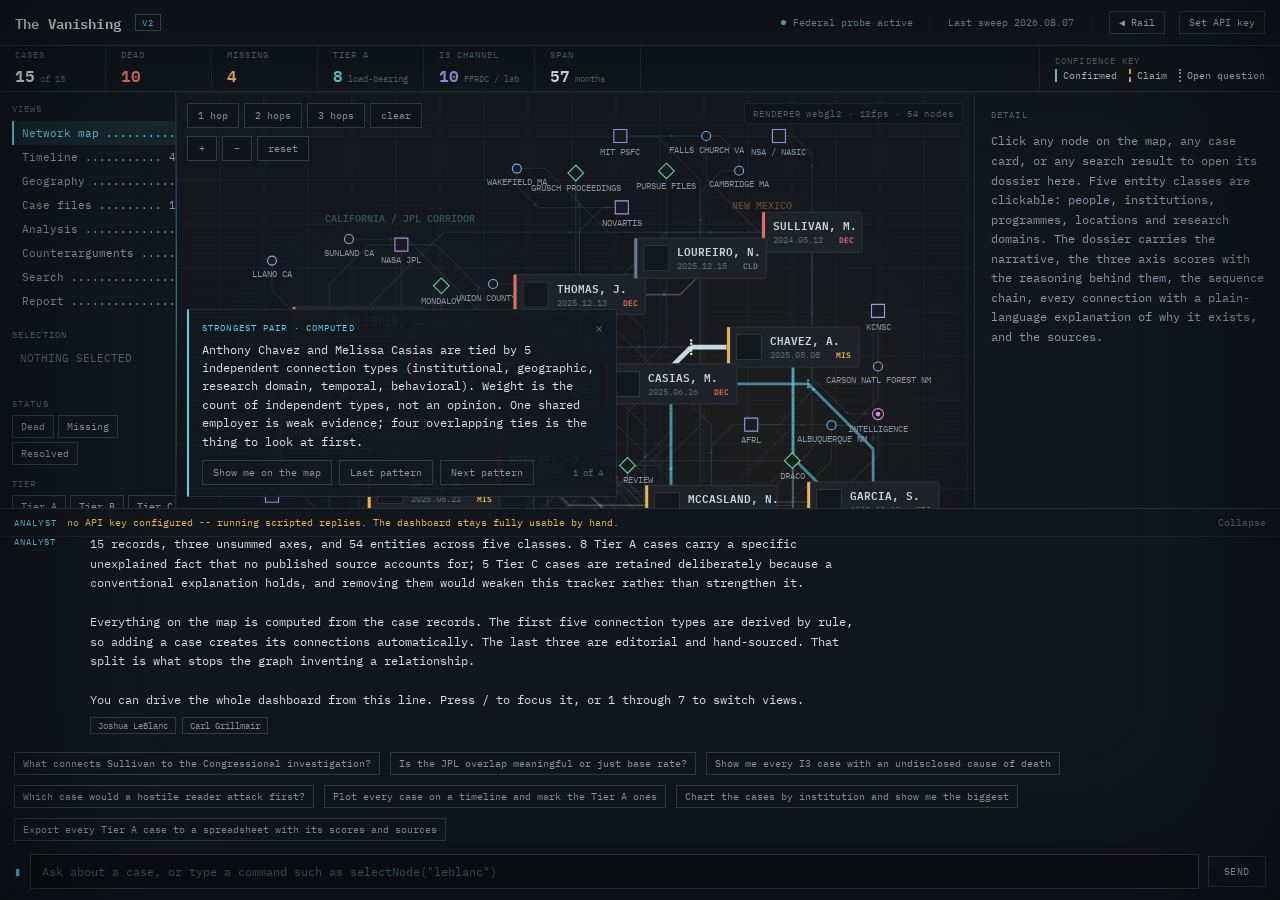
==== commit 4e9c867a: "﻿Inline charts scale to fit, expand into a modal The inline preview was rendering at full height and" ====
--- a/the-vanishing-v2.html
+++ b/the-vanishing-v2.html
@@ -361,7 +361,7 @@
 .an-toggle:hover{color:var(--text-3)}
 .an-scroll{max-height:208px;overflow-y:auto;overflow-x:hidden;padding:4px 14px;
   transition:max-height var(--t-panel) var(--e-panel)}
-.an-scroll.has-art{max-height:min(46vh,430px)}
+.an-scroll.has-art{max-height:min(34vh,320px)}
 .turn{display:grid;grid-template-columns:66px minmax(0,1fr);gap:10px;padding:8px 0;border-bottom:1px solid var(--line)}
 .turn>div{min-width:0}
 .turn:last-child{border-bottom:none}
@@ -389,12 +389,31 @@
 .turn-art:hover{background:rgba(94,212,230,.11)}
 .turn-art-t{font-size:11px;color:var(--text-2);overflow:hidden;text-overflow:ellipsis;white-space:nowrap}
 .turn-art-go{font-size:9.5px;color:var(--signal);white-space:nowrap}
-/* Inline at native scale. Stretching the chart to the full transcript width
-   made it 550px tall and crushed the map above it; capping the width at the
-   chart's own viewBox keeps every label at its designed size and leaves the
-   rest of the dashboard usable. */
-.turn-art-prev{border:1px solid var(--line);border-top:none;background:var(--panel-2);padding:10px 12px}
-.turn-art-prev svg{width:100%;max-width:900px;height:auto;display:block}
+/* Inline preview scales to fit a fixed box. The SVG already carries
+   preserveAspectRatio, so giving it a height rather than letting it grow from
+   its width means the whole chart is always visible without scrolling, however
+   many rows it has. It is a preview: click it for the readable version. */
+svg.chart{width:100%;height:auto;display:block;overflow:visible}
+.turn-art-prev{border:1px solid var(--line);border-top:none;background:var(--panel-2);
+  padding:8px 10px;height:172px;cursor:zoom-in}
+.turn-art-prev svg.chart{width:100%;height:100%}
+.turn-art-prev:hover{background:var(--panel-3)}
+/* Artifact modal. The design system sets radius 0 everywhere because square
+   corners carry the instrument feel; 6px here is the smallest radius that still
+   reads as a floating panel rather than another docked surface. */
+.modal-back{position:fixed;inset:0;z-index:80;background:rgba(8,10,13,.72);
+  backdrop-filter:blur(2px);display:flex;align-items:center;justify-content:center;
+  padding:32px;animation:fadein var(--t-panel) var(--e-panel)}
+.modal{background:var(--panel-2);border:1px solid var(--line-4);border-radius:6px;
+  box-shadow:0 24px 70px rgba(0,0,0,.75);max-width:1180px;width:100%;max-height:88vh;
+  display:flex;flex-direction:column;overflow:hidden;animation:risein var(--t-panel) var(--e-panel)}
+.modal-h{display:flex;align-items:center;gap:11px;padding:12px 16px;border-bottom:1px solid var(--line-2);flex:none}
+.modal-t{font-size:13px;font-weight:600;overflow:hidden;text-overflow:ellipsis;white-space:nowrap}
+.modal-body{padding:16px;overflow:auto;min-height:0}
+.modal-body svg{width:100%;height:auto;display:block}
+.modal-x{font-size:17px;line-height:1;color:var(--text-faint);cursor:pointer;padding:0 2px}
+.modal-x:hover{color:var(--text)}
+.modal-note{margin:0 16px 16px}
 .cites{display:flex;gap:6px;flex-wrap:wrap;margin-top:7px}
 .cite{font-size:9px;border:1px solid var(--line-3);color:var(--text-dim);padding:2px 7px;cursor:pointer}
 .cite:hover{border-color:var(--signal);color:var(--signal)}
@@ -568,6 +587,7 @@
 </div>
 
 <div id="tip"></div>
+<div id="modal"></div>
 <script>
 "use strict";
 (function(){
@@ -3379,9 +3399,11 @@
   return 'var(--signal)';
 }
 function svgWrap(inner, h, w){
-  return '<svg viewBox="0 0 '+(w||CH.w)+' '+(h||CH.h)+'" preserveAspectRatio="xMidYMid meet" '
-    + 'style="width:100%;height:auto;display:block;overflow:visible" font-family="IBM Plex Mono, monospace">'
-    + inner + '</svg>';
+  // No inline width or height: an inline style beats every stylesheet rule, and
+  // the same chart has to render full size in the modal and scaled down in the
+  // transcript preview. preserveAspectRatio does the scaling either way.
+  return '<svg class="chart" viewBox="0 0 '+(w||CH.w)+' '+(h||CH.h)+'" preserveAspectRatio="xMidYMid meet" '
+    + 'font-family="IBM Plex Mono, monospace">' + inner + '</svg>';
 }
 const AX = 'stroke="#333c47" stroke-width="1"';
 const GRID = 'stroke="#1d242b" stroke-width="1"';
@@ -3536,7 +3558,7 @@
       + '<button class="mini" data-artdrop="'+a.id+'">&times;</button></div>';
     if (sp.subtitle) h += '<p class="art-s">'+esc(sp.subtitle)+'</p>';
     if (a.kind === 'chart'){
-      h += '<div class="art-body">'+renderChartSvg(sp)+'</div>';
+      h += '<div class="art-body" style="cursor:zoom-in" data-openart="'+a.id+'">'+renderChartSvg(sp)+'</div>';
     } else if (a.kind === 'data'){
       const rows = sp.rows.slice(0, 40);
       h += '<div class="art-body"><div class="art-table"><table><thead><tr>'
@@ -4079,8 +4101,8 @@
         + '<span class="eyebrow" style="color:var(--signal)">'+esc(kind)+'</span>'
         + '<span class="turn-art-t">'+esc(sp.title || 'Untitled')+'</span>'
         + '<span class="spacer"></span>'
-        + '<span class="turn-art-go">Open in report &rarr;</span></div>';
-      if (art.kind === 'chart') h += '<div class="turn-art-prev">'+renderChartSvg(sp)+'</div>';
+        + '<span class="turn-art-go">Expand &#8599;</span></div>';
+      if (art.kind === 'chart') h += '<div class="turn-art-prev" data-openart="'+art.id+'" title="Click to expand">'+renderChartSvg(sp)+'</div>';
     }
     if (t.cites && t.cites.length)
       h += '<div class="cites">'+t.cites.map(c=>'<span class="cite" data-goto="'+esc(c[0])+'">'+esc(c[1])+'</span>').join('')+'</div>';
@@ -4193,8 +4215,14 @@
   // A literal command runs locally whether or not a key is set. The product
   // promises that any line the analyst prints can be retyped here, and routing
   // it to the model instead would break that and bill for it.
+  const artsBefore = S.artifacts.length;
   if (runCommandLine(text)){
-    pushTurn({ role:'ANALYST', text:'Ran that directly. Commands execute locally, so retyping any line the analyst prints does exactly what it did.' });
+    const turn = { role:'ANALYST', text:'Ran that directly. Commands execute locally, so retyping any line the analyst prints does exactly what it did.' };
+    // A command typed by hand that builds an artifact gets the same inline
+    // preview an analyst-emitted one does. Anything else makes the feature look
+    // like it only works when the model does it.
+    if (S.artifacts.length > artsBefore) turn.artifacts = [S.artifacts[0].id];
+    pushTurn(turn);
     return;
   }
   const key = store.get('vanishing.apiKey');
@@ -4368,10 +4396,14 @@
    without rebinding anything.
    ========================================================================= */
 document.addEventListener('click', (ev) => {
+  // Backdrop click closes the artifact modal. The panel stops propagation by
+  // being a child, so only a hit on the backdrop itself counts.
+  if (ev.target.classList && ev.target.classList.contains('modal-back')) return closeArtifactModal();
   const t = ev.target.closest('[data-view],[data-filter],[data-edge],[data-hops],[data-clear],'
     + '[data-dismiss],[data-reopen],[data-show],[data-next],[data-prev],[data-zoom],[data-goto],[data-expand],[data-tab],[data-cmd],'
     + '[data-sugg],[data-model],[data-effort],[data-frame],[data-tlzoom],[data-tltrack],[data-actfull],'
-    + '[data-artsvg],[data-artcsv],[data-artmd],[data-arttsv],[data-artdrop],[data-artclear],[data-openart],#resetf');
+    + '[data-artsvg],[data-artcsv],[data-artmd],[data-arttsv],[data-artdrop],[data-artclear],[data-openart],'
+    + '[data-modalclose],[data-openreport],#resetf');
   if (!t) return;
   const d = t.dataset;
   if (t.id === 'resetf')     return CMD.clearFilters();
@@ -4409,11 +4441,14 @@
   if (d.tltrack)             return CMD.toggleTimelineOverlay(d.tltrack);
   if (d.artclear)            return CMD.clearArtifacts();
   if (d.artdrop)             return CMD.dropArtifact(d.artdrop);
-  if (d.openart){
-    const a = S.artifacts.find(x => x.id === d.openart);
+  if (d.openart)             return openArtifactModal(d.openart);
+  if (d.modalclose)          return closeArtifactModal();
+  if (d.openreport){
+    const a = S.artifacts.find(x => x.id === d.openreport);
     if (a) a.inReport = true;                 // reopening a closed artifact restores it
+    closeArtifactModal();
     CMD.setView('REPORT');
-    requestAnimationFrame(()=>{ const e = document.getElementById('art-'+d.openart);
+    requestAnimationFrame(()=>{ const e = document.getElementById('art-'+d.openreport);
       if (e) e.scrollIntoView({ block:'start', behavior:'smooth' }); });
     return;
   }
@@ -4433,8 +4468,53 @@
 /* Export the chart as a standalone SVG. Colours are CSS variables on screen, so
    they are resolved to literals first; otherwise the saved file renders black on
    black outside this page. */
+/* Artifact modal. Opened from the transcript preview or from a chart in the
+   report view. Backdrop click and Escape both close it, and focus returns to
+   nothing in particular because the dashboard behind it never lost state. */
+function openArtifactModal(id){
+  const art = S.artifacts.find(a => a.id === id);
+  const host = $('#modal');
+  if (!art){ host.innerHTML = ''; return; }
+  const sp = art.spec;
+  const kind = art.kind === 'chart' ? String(sp.type).toUpperCase()+' CHART'
+             : art.kind === 'data' ? 'DATA EXPORT' : 'REPORT';
+  let body = '';
+  if (art.kind === 'chart') body = renderChartSvg(sp);
+  else if (art.kind === 'data'){
+    body = '<div class="art-table"><table><thead><tr>'
+      + sp.columns.map(c=>'<th>'+esc(c)+'</th>').join('') + '</tr></thead><tbody>'
+      + sp.rows.map(r=>'<tr>'+r.map(c=>'<td>'+esc(c)+'</td>').join('')+'</tr>').join('')
+      + '</tbody></table></div>';
+  } else {
+    for (const sec of (sp.sections||[]))
+      body += '<div class="sec"><span class="eyebrow">'+esc(sec.heading||'')+'</span></div><p class="narr">'+esc(sec.body||'')+'</p>';
+    if (sp.table && sp.table.columns){
+      body += '<div class="art-table"><table><thead><tr>'
+        + sp.table.columns.map(c=>'<th>'+esc(c)+'</th>').join('') + '</tr></thead><tbody>'
+        + (sp.table.rows||[]).map(r=>'<tr>'+r.map(c=>'<td>'+esc(c)+'</td>').join('')+'</tr>').join('')
+        + '</tbody></table></div>';
+    }
+  }
+  const dl = art.kind === 'chart' ? '<button class="mini" data-artsvg="'+art.id+'">Download SVG</button>'
+           : art.kind === 'data'  ? '<button class="mini" data-artcsv="'+art.id+'">Download CSV</button>'
+           : '<button class="mini" data-artmd="'+art.id+'">Download MD</button>'
+             + (sp.table && sp.table.columns ? '<button class="mini" data-arttsv="'+art.id+'">Table CSV</button>' : '');
+  host.innerHTML =
+    '<div class="modal-back" data-modalback="1"><div class="modal" id="modal-'+art.id+'">'
+    + '<div class="modal-h"><span class="eyebrow" style="color:var(--signal)">'+esc(kind)+'</span>'
+    + '<span class="modal-t">'+esc(sp.title || 'Untitled')+'</span><span class="spacer"></span>'
+    + dl
+    + '<button class="mini" data-openreport="'+art.id+'">Open in report</button>'
+    + '<span class="modal-x" data-modalclose="1">&times;</span></div>'
+    + '<div class="modal-body">'+body+'</div>'
+    + (sp.note ? '<div class="block b-claim modal-note"><span class="eyebrow">Caveat</span>'+esc(sp.note)+'</div>' : '')
+    + '</div></div>';
+  fitChartLabels(host);
+}
+function closeArtifactModal(){ $('#modal').innerHTML = ''; }
+
 function saveArtifactSvg(id){
-  const host = document.getElementById('art-'+id);
+  const host = document.getElementById('modal-'+id) || document.getElementById('art-'+id);
   const svg = host && host.querySelector('svg');
   if (!svg) return;
   const clone = svg.cloneNode(true);
@@ -4573,6 +4653,7 @@
 
 document.addEventListener('keydown', e => {
   if (e.key === 'Escape'){
+    if ($('#modal').innerHTML){ return closeArtifactModal(); }
     if (S.settingsOpen){ S.settingsOpen = false; return renderSettings(); }
     if (S.sel) return CMD.clearSelection();
   }
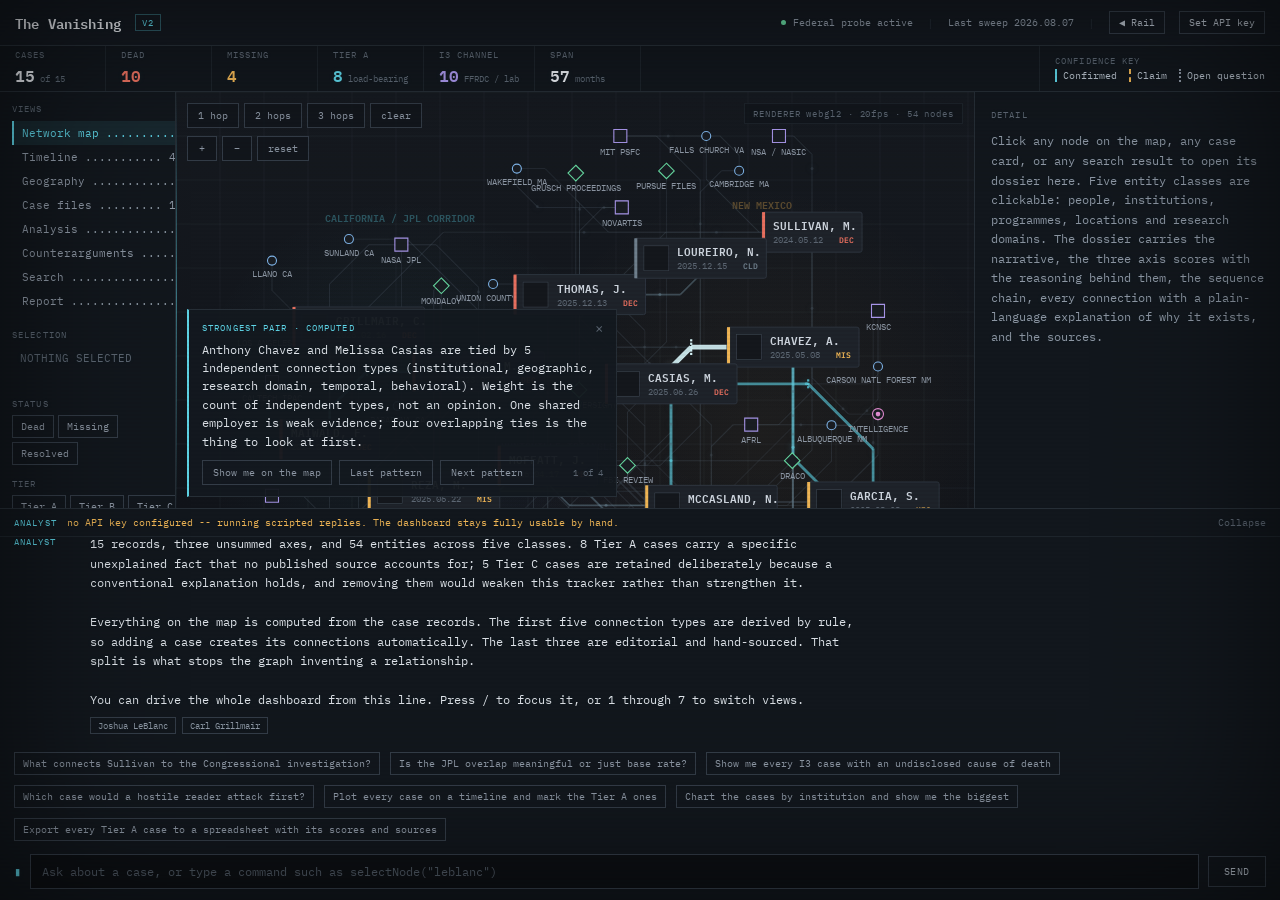
==== commit 15c651b4: "﻿Guard URL syncing and harden paint against a single surface throwing history.replaceState throws a " ====
--- a/the-vanishing-v2.html
+++ b/the-vanishing-v2.html
@@ -2126,8 +2126,15 @@
 
 /* --- URL state, so a view is shareable ------------------------------------ */
 let urlLock = false;
+/* history.replaceState throws in a sandboxed about:srcdoc frame, which is how
+   this file gets previewed inside other tools. writeUrl runs from paint() on
+   every state change, so an unguarded throw there kills the render chain and
+   the whole dashboard stops updating after the first interaction. Try once,
+   and if the document cannot take it, drop URL syncing for the session and
+   carry on. Shareable URLs are a convenience; rendering is not. */
+let urlSyncable = true;
 function writeUrl(){
-  if (urlLock) return;
+  if (urlLock || !urlSyncable) return;
   const q = new URLSearchParams();
   if (S.view !== 'NETWORK') q.set('v', S.view);
   if (S.sel) q.set('sel', S.sel);
@@ -2138,10 +2145,16 @@
   if (S.tab !== 'DOSSIER') q.set('tab', S.tab);
   if (S.path) q.set('p', S.path.from + '>' + S.path.to);
   const s = q.toString();
-  history.replaceState(null, '', s ? '?' + s : location.pathname);
+  try {
+    history.replaceState(null, '', s ? '?' + s : location.pathname);
+  } catch (e) {
+    urlSyncable = false;
+  }
 }
 function readUrl(){
-  const q = new URLSearchParams(location.search);
+  let q;
+  try { q = new URLSearchParams(location.search); }
+  catch (e) { urlSyncable = false; return; }
   urlLock = true;
   const v = q.get('v'); if (v && VIEWS.includes(v)) S.view = v;
   const hops = parseInt(q.get('hops')||'1',10); if (hops>=1&&hops<=3) S.hops = hops;
@@ -3128,13 +3141,22 @@
 /* --- paint orchestrator ---------------------------------------------------- */
 function paint(opts){
   opts = opts || {};
-  renderStats(); renderRail(); renderSurface(opts); renderDock(); renderAnalystChrome();
-  if (S.view === 'NETWORK' && MAP){
-    if (opts.map === 'frame' && S.frame && S.frame.length) MAP.frame(S.frame);
-    else if (opts.map === 'frame' || opts.map === 'reset') MAP.resetCamera();
-    else if (opts.map === 'select' && S.path && S.path.ids) MAP.frame([...S.path.ids]);
-  }
-  writeUrl();
+  // Each surface is independent. One of them throwing should degrade that
+  // surface, not silently stop the entire dashboard from ever updating again.
+  const step = (name, fn) => { try { fn(); } catch (e) { console.error('[paint] ' + name + ' failed', e); } };
+  step('stats', renderStats);
+  step('rail', renderRail);
+  step('surface', () => renderSurface(opts));
+  step('dock', renderDock);
+  step('analyst', renderAnalystChrome);
+  step('camera', () => {
+    if (S.view === 'NETWORK' && MAP){
+      if (opts.map === 'frame' && S.frame && S.frame.length) MAP.frame(S.frame);
+      else if (opts.map === 'frame' || opts.map === 'reset') MAP.resetCamera();
+      else if (opts.map === 'select' && S.path && S.path.ids) MAP.frame([...S.path.ids]);
+    }
+  });
+  step('url', writeUrl);
 }
 
 /* --- 6.1 stats strip ------------------------------------------------------- */
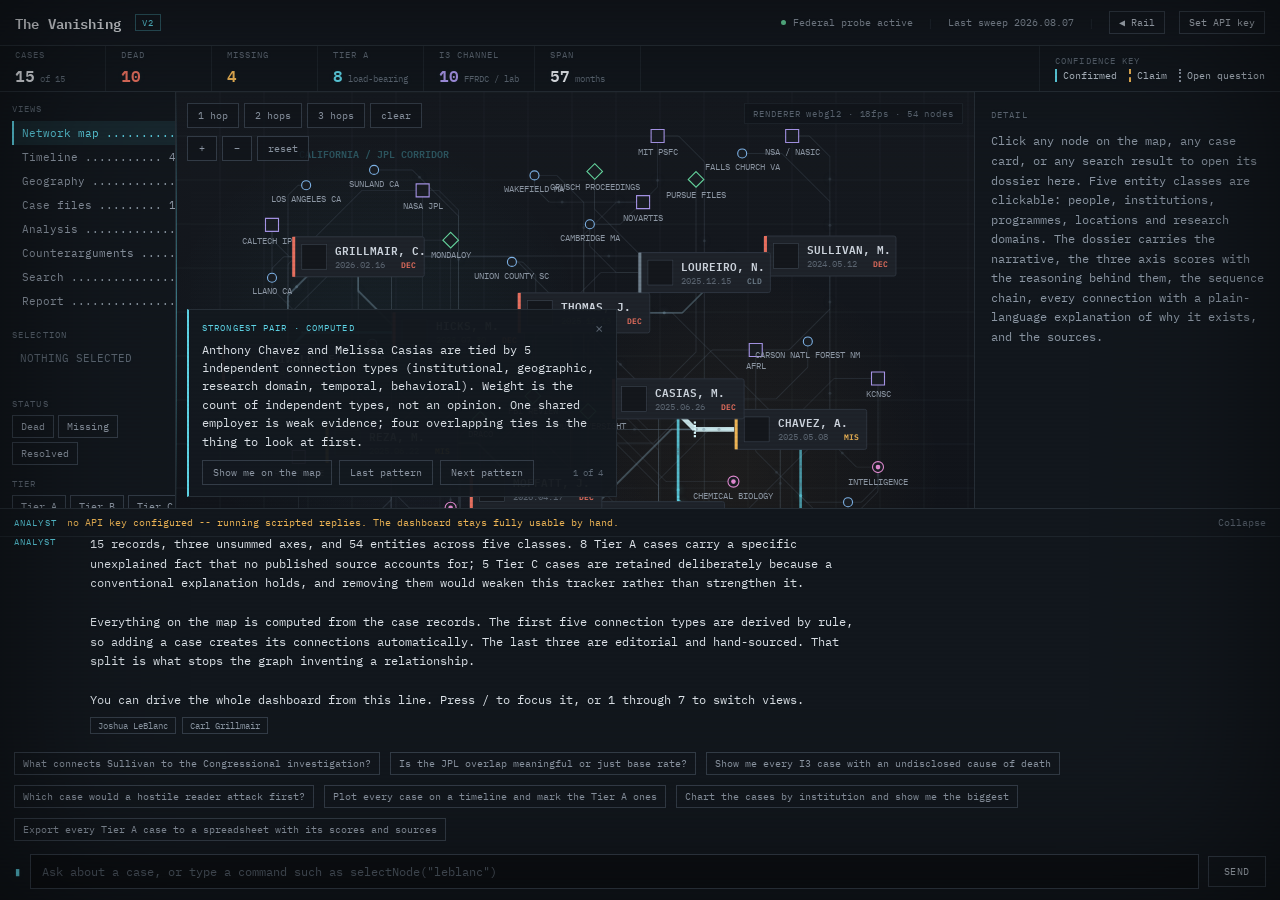
==== commit 87ea75f0: "Fill the last four photographs, recrop Loureiro, refresh handoff, add README, architecture, thesis n" ====
--- a/the-vanishing-v2.html
+++ b/the-vanishing-v2.html
@@ -2013,11 +2013,19 @@
 
 /* ---------------------------------------------------------------------------
    PHOTOGRAPHS
-   Sourced per PHOTOS.md. Where no image exists the record stays null and the
-   design renders nothing: the plate narrows from 132px to 100px, the case card
-   and the dossier omit the slot entirely, and the graph tightens up. Absence is
-   already carried by the record, so a hatched placeholder repeated fourteen
-   times would read as decoration rather than as information.
+   Sourced per PHOTOS.md. As of 24 August 2026 all fifteen case subjects carry
+   an image, so no plate currently falls back. The null path is retained and
+   must stay working, because any case added later arrives without a photograph.
+   Where the record is null the design renders nothing: the plate narrows from
+   132px to 100px, the case card and the dossier omit the slot entirely, and the
+   graph tightens up. Absence is already carried by the record, so a hatched
+   placeholder would read as decoration rather than as information.
+
+   Rights posture, set by the project owner on 24 August 2026: publicly findable
+   images are used, with per-image credit, and rights questions are handled by
+   the owner rather than by exclusion. Most images here are owned by families,
+   funeral homes, universities or news outlets and are NOT public domain. See
+   PHOTOS.md for the per-image licence grading.
    ------------------------------------------------------------------------- */
 const PHOTOS = {
   casias:    ['assets/photos/casias.jpg',    'New Mexico State Police via NM DPS'],
@@ -2031,6 +2039,10 @@
   reza:      ['assets/photos/reza.jpg',      'Missing person circulation'],
   thomas:    ['assets/photos/thomas.webp',   'Wakefield Police Department'],
   eskridge:  ['assets/photos/eskridge.png', 'Supplied by the project owner'],
+  maiwald:   ['assets/photos/maiwald.jpg',   'Family obituary photograph via Legacy.com'],
+  leblanc:   ['assets/photos/leblanc.jpg',   'Family obituary photograph via Dignity Memorial'],
+  sullivan:  ['assets/photos/sullivan.jpg',  'US Air Force service portrait via family obituary'],
+  moffatt:   ['assets/photos/moffatt.jpg',   'UAH Research and Engineering Support Center'],
 };
 for (const p of PEOPLE) {
   const hit = PHOTOS[p.id];
